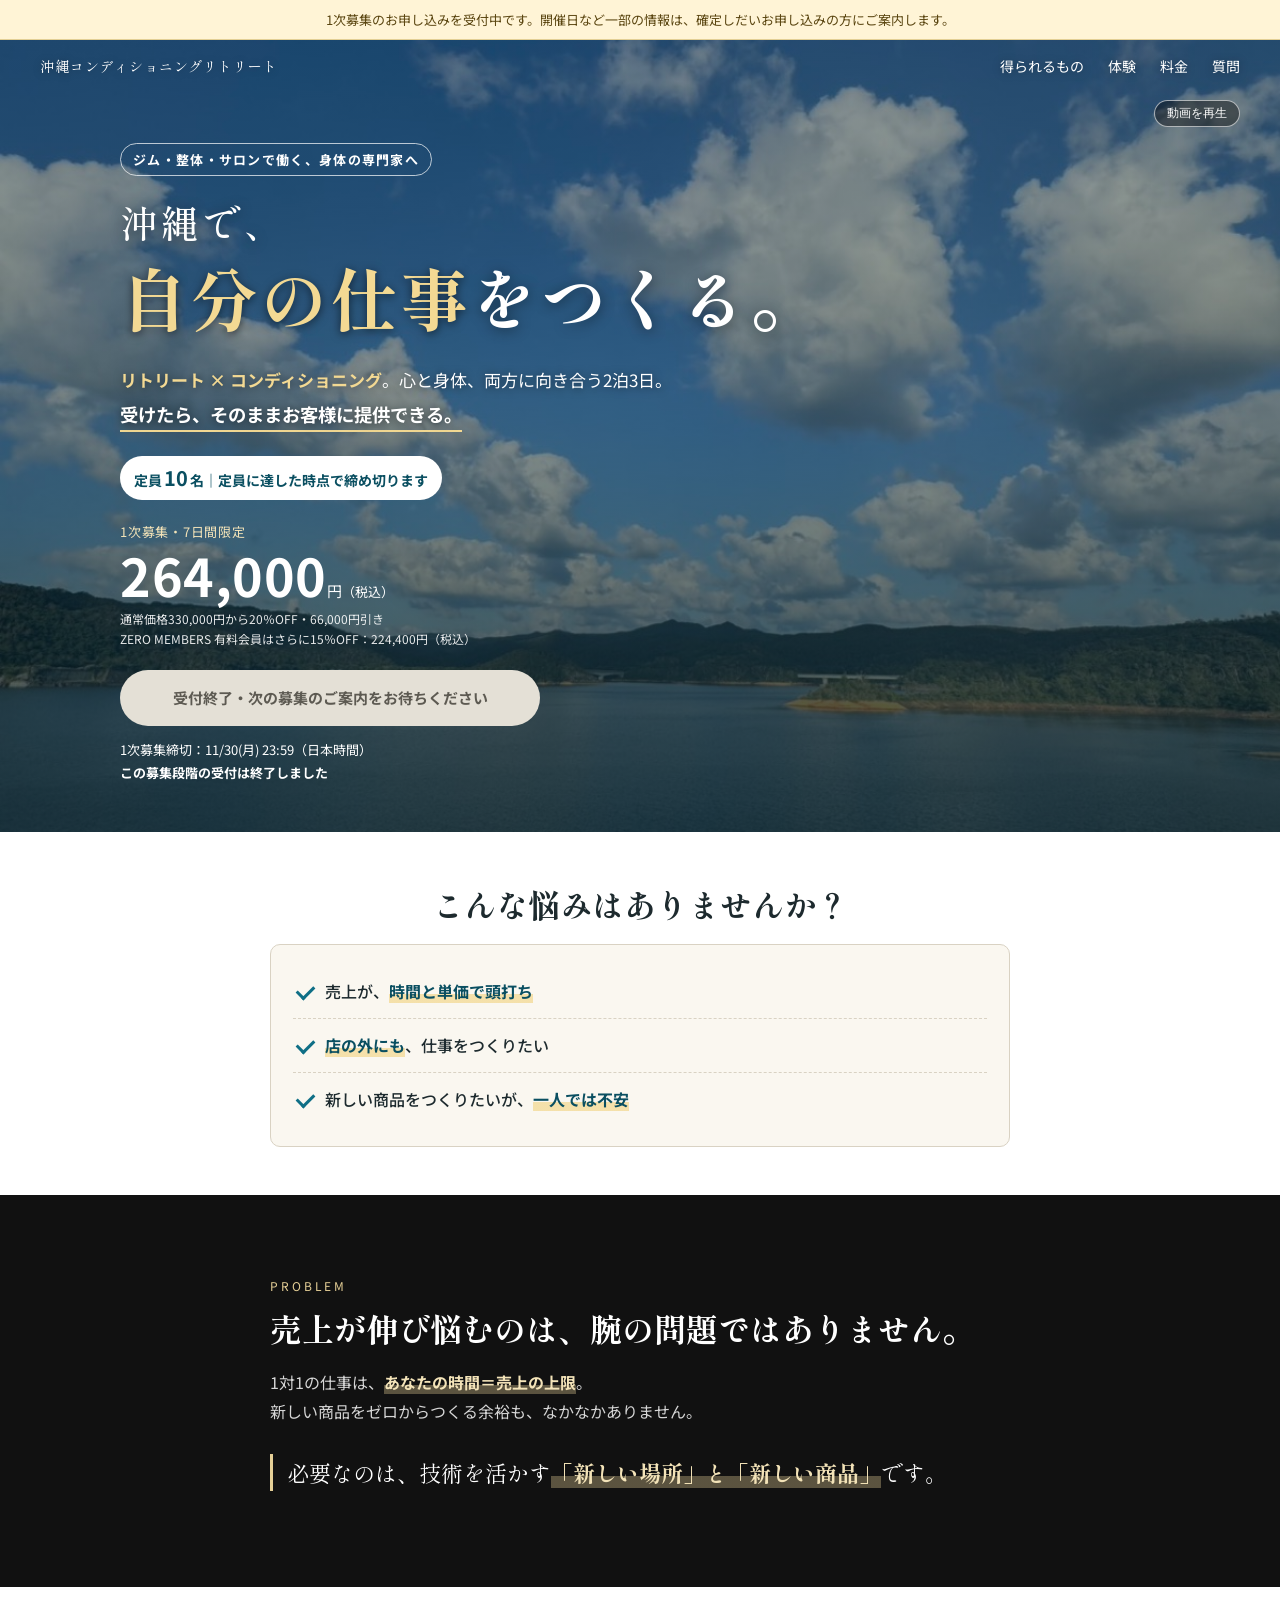
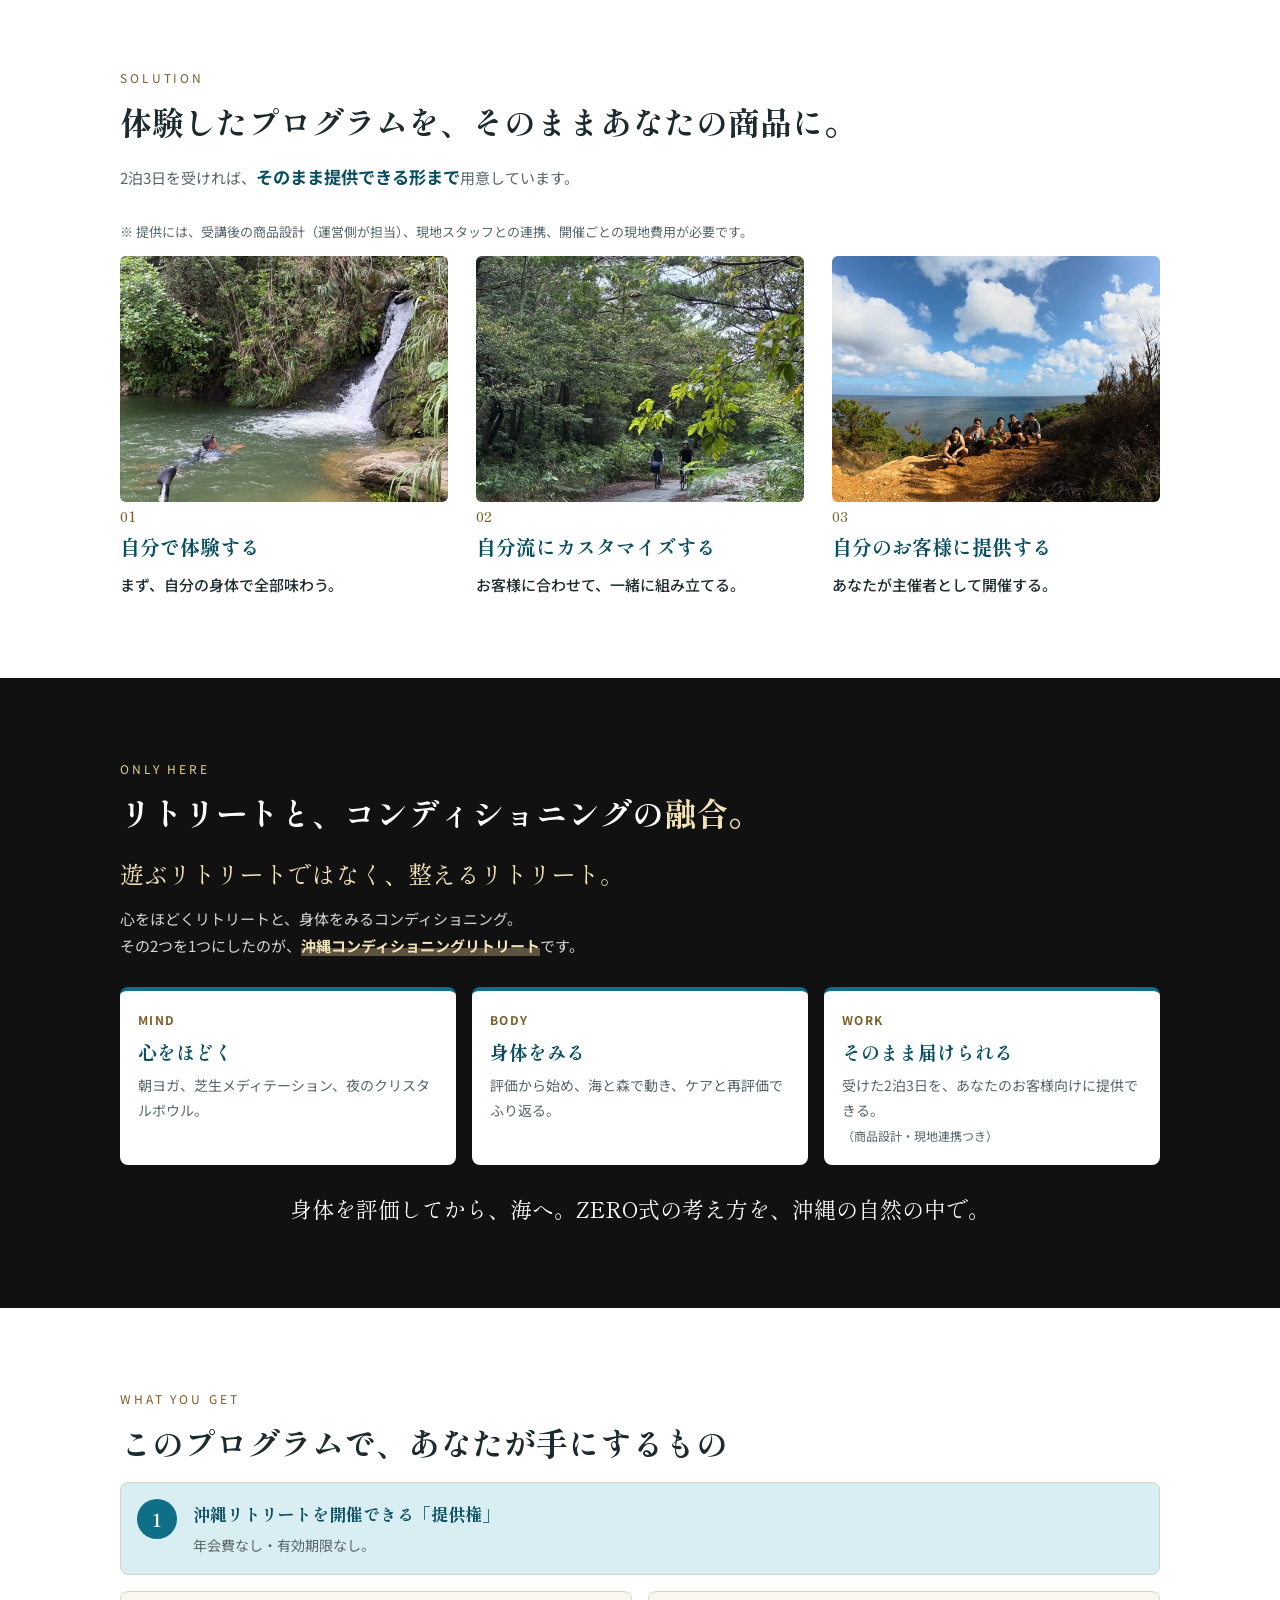
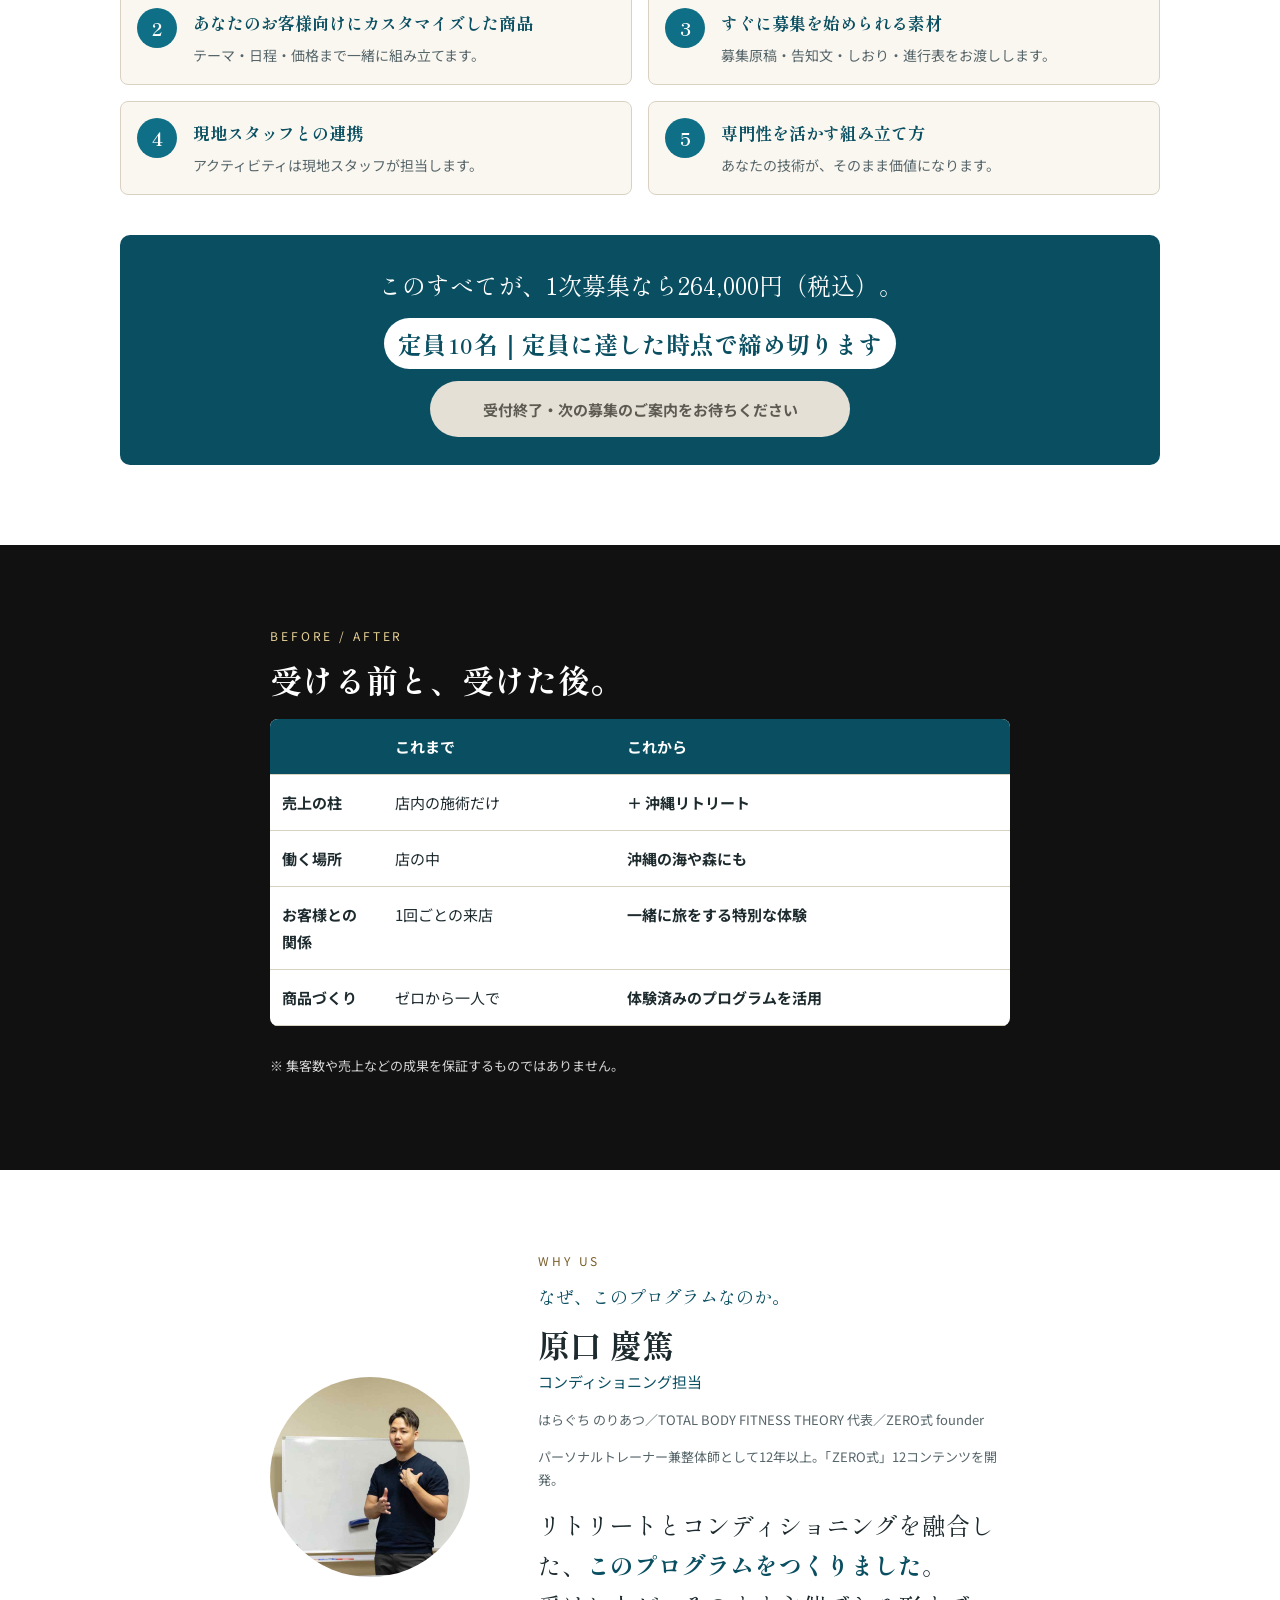
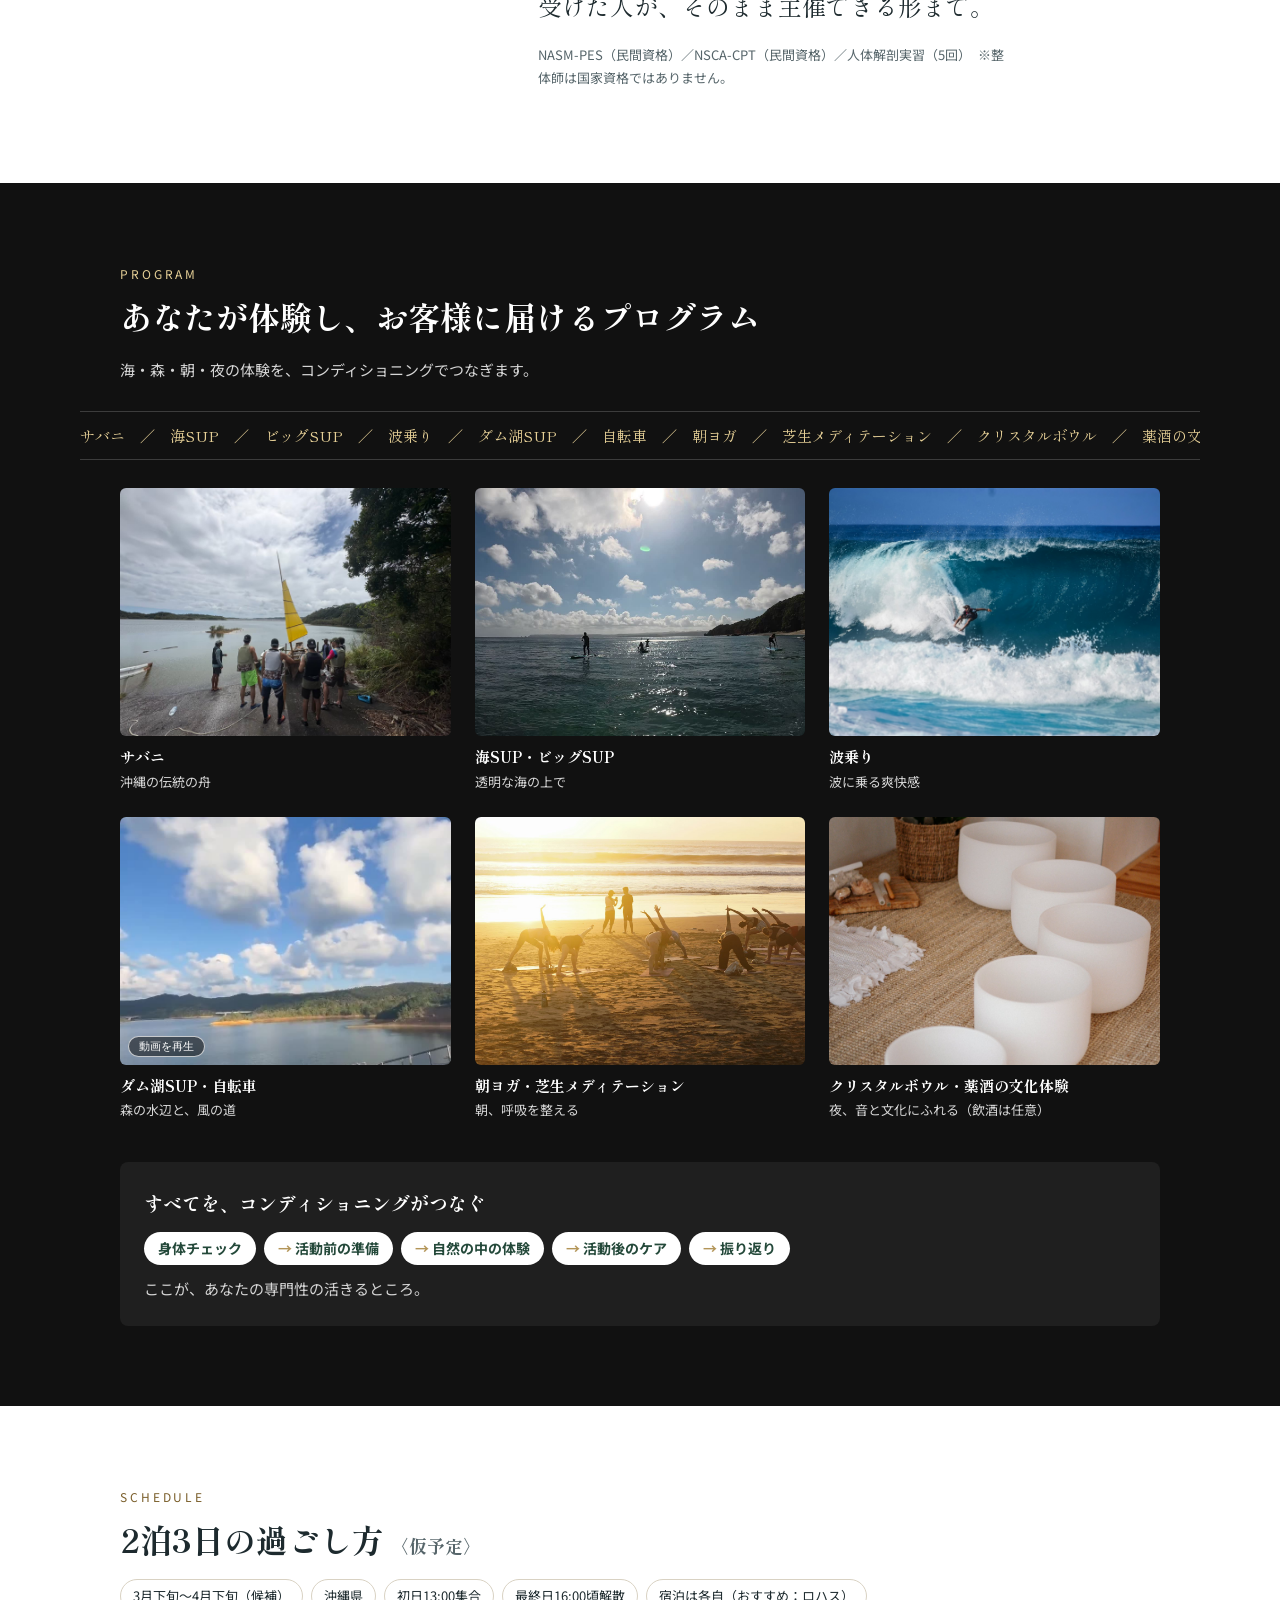
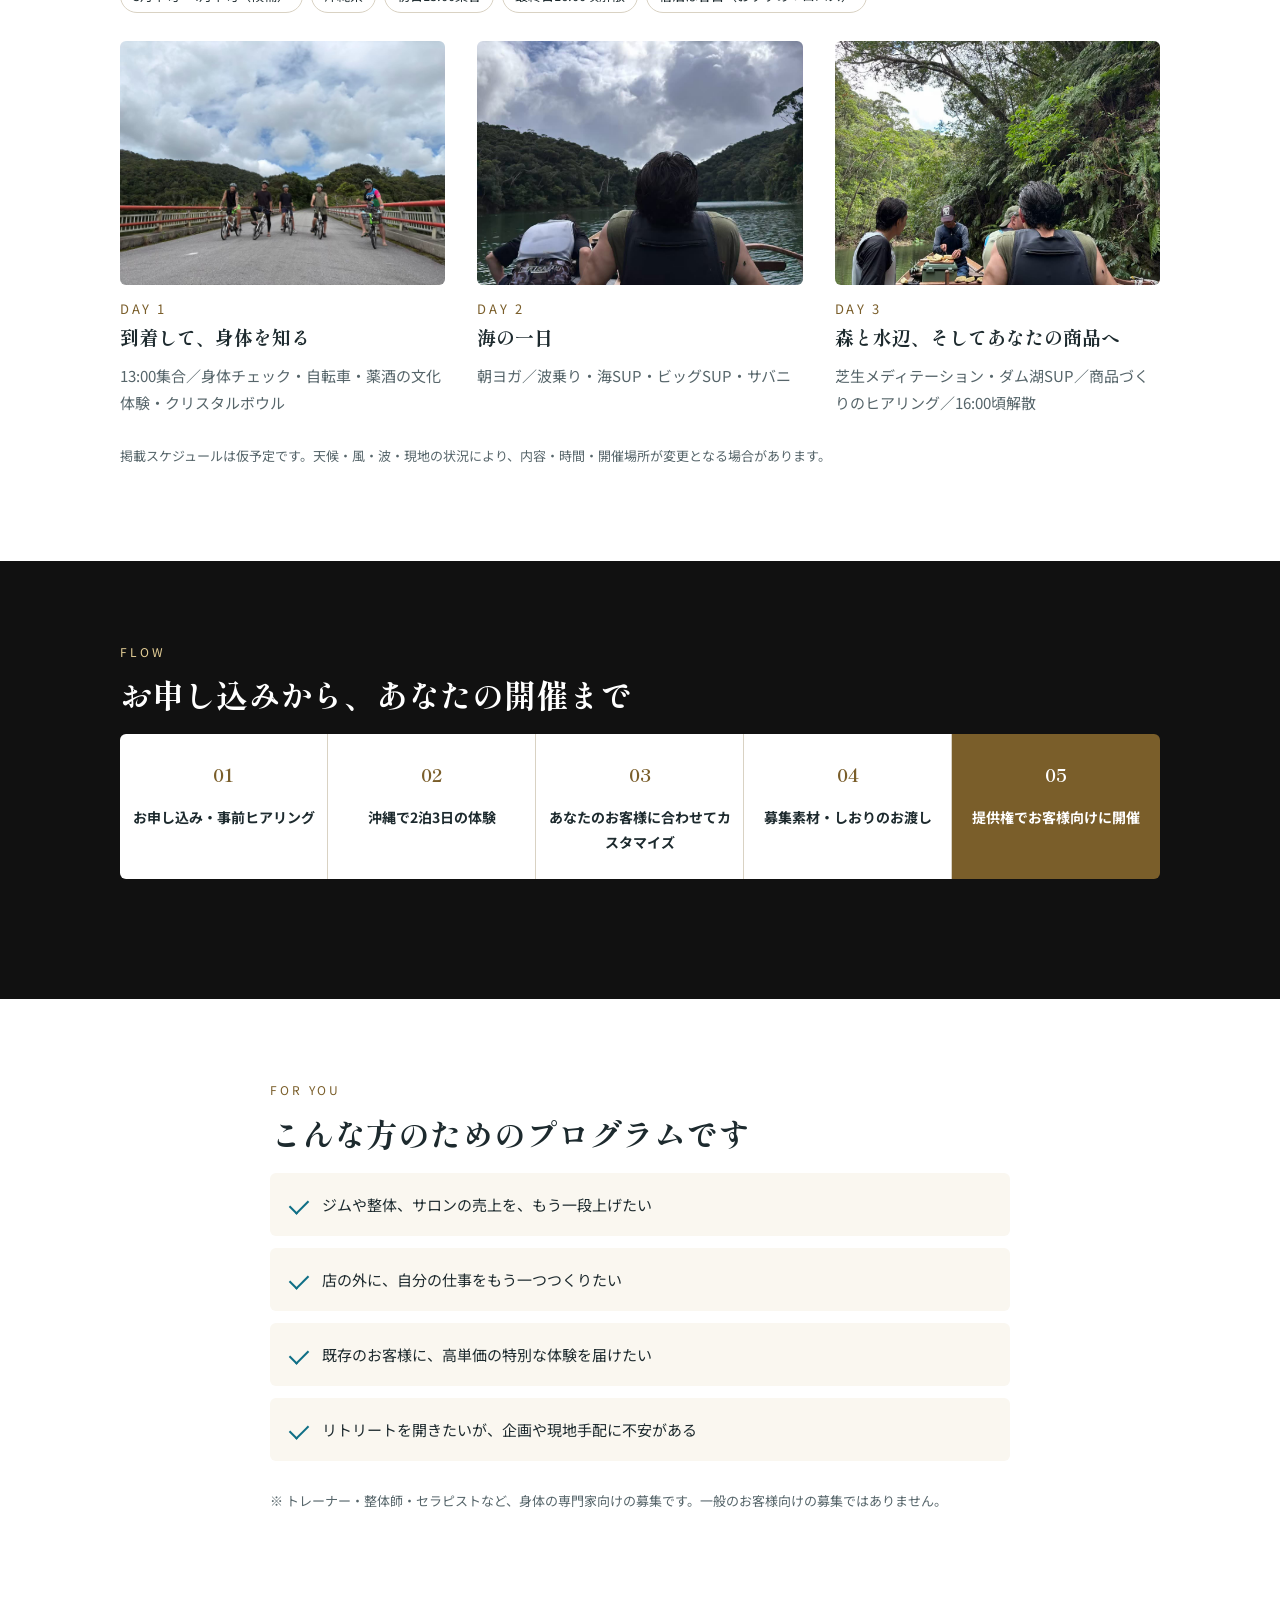
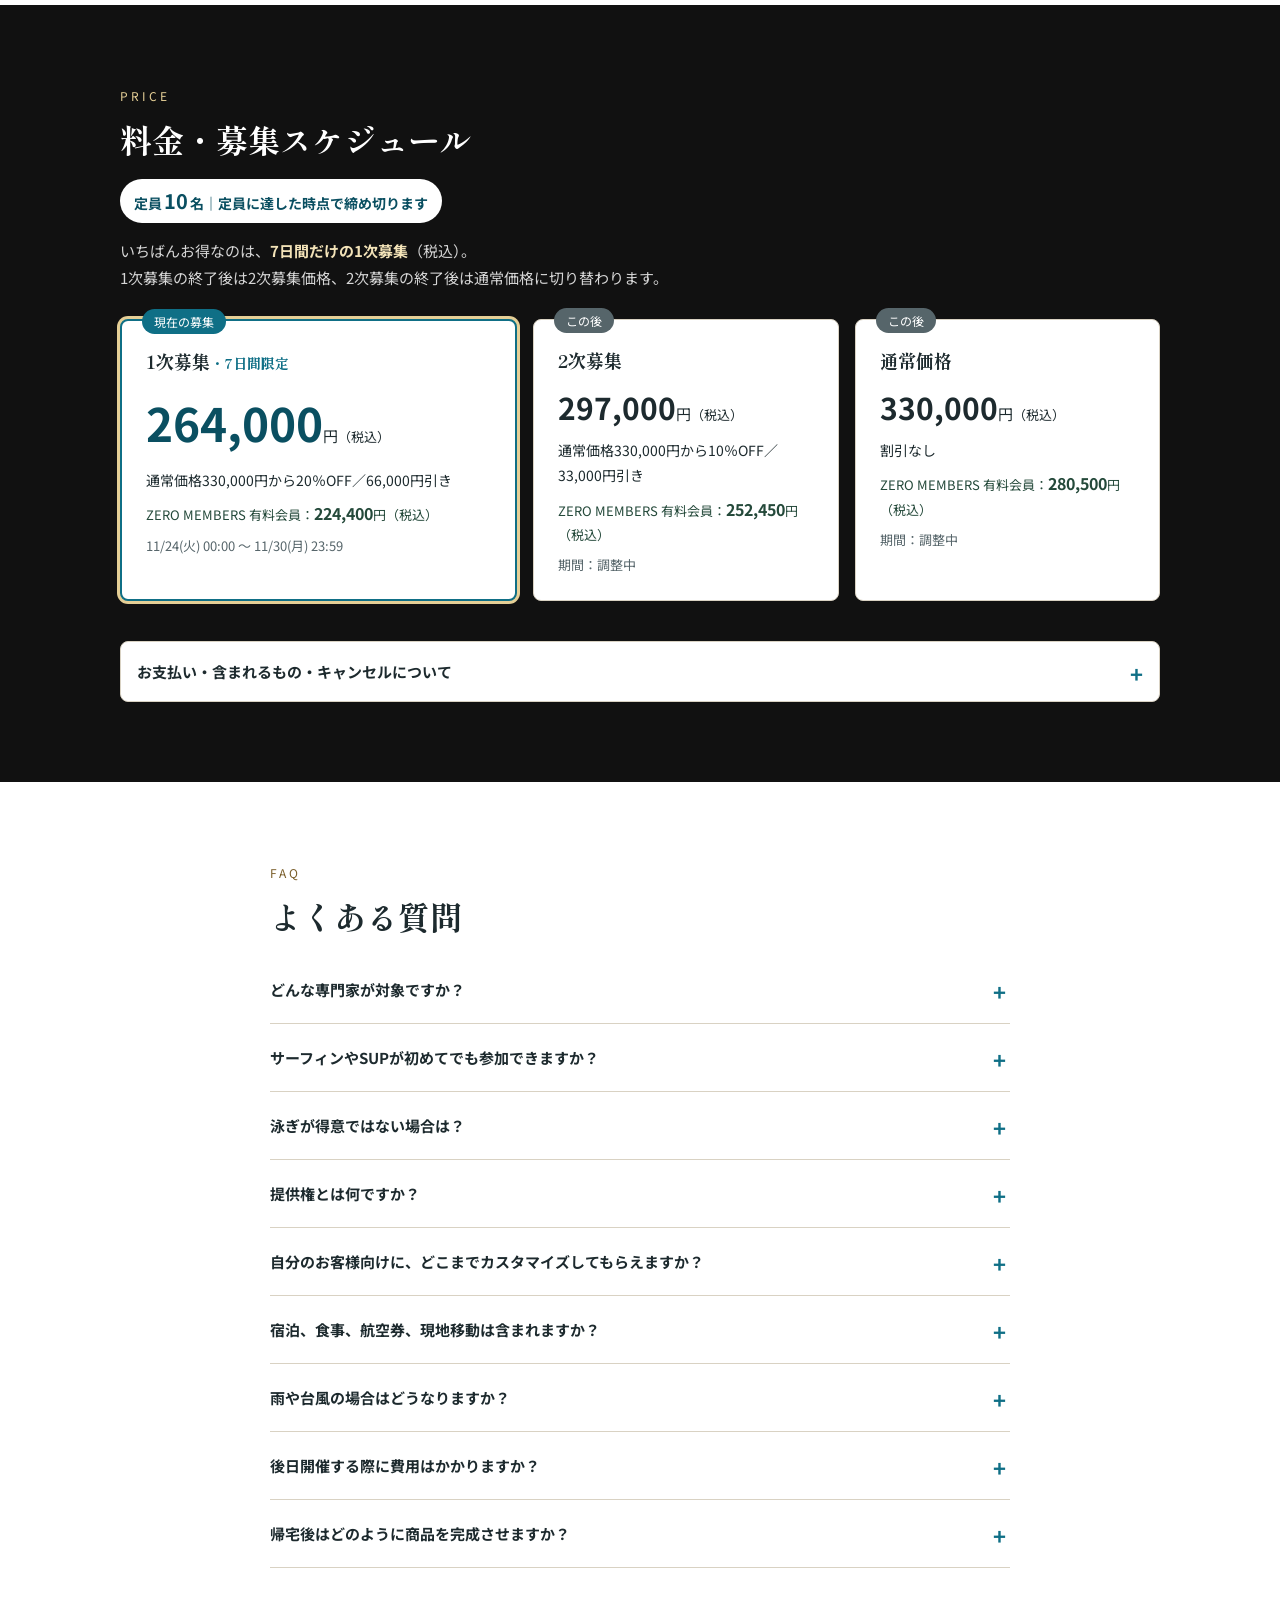
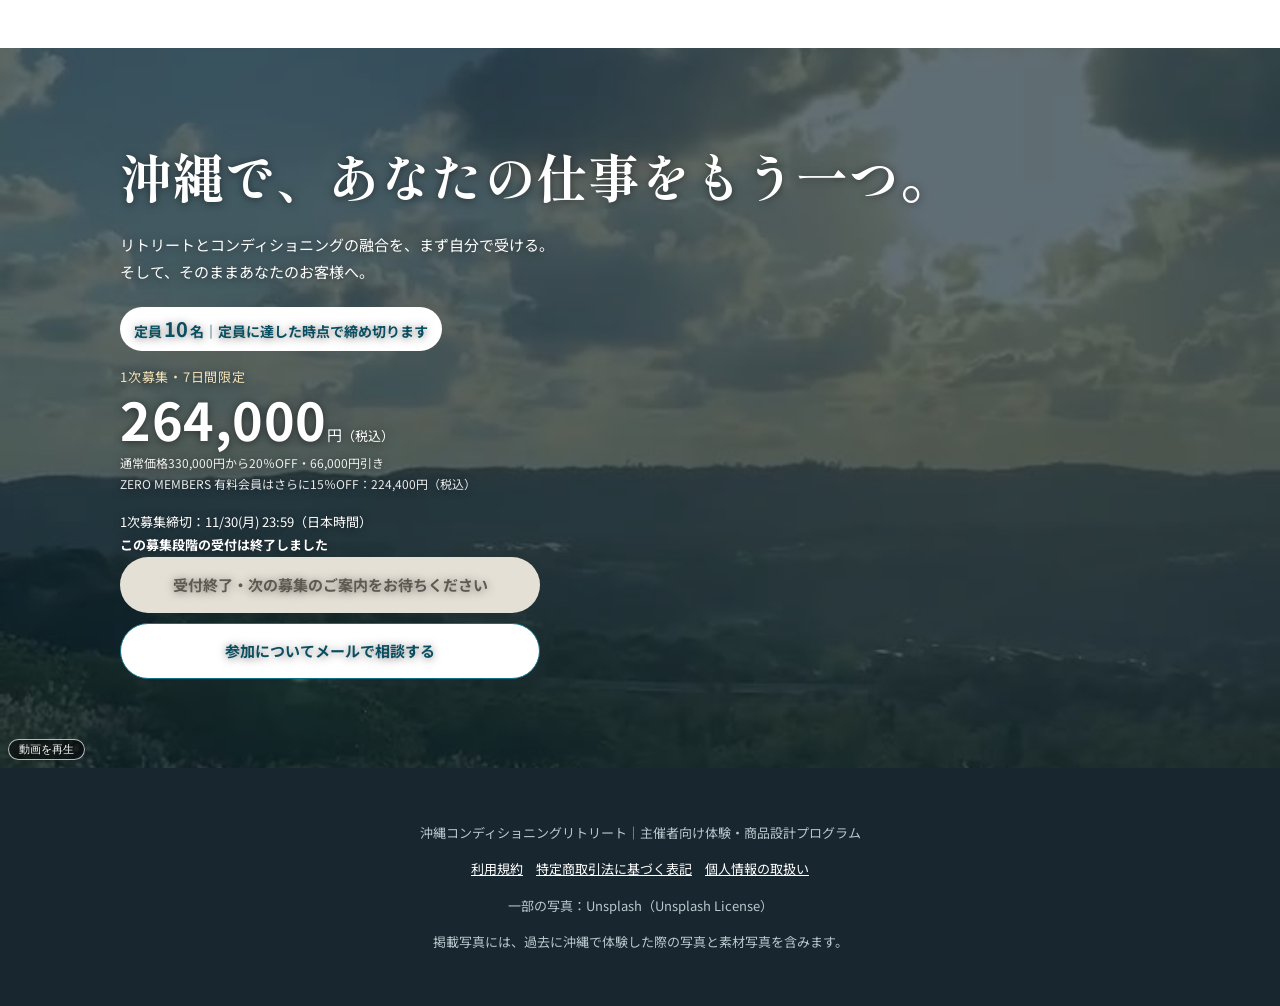
==== index.html @ 2927c6a9 "演出を追加（マーカー・プログレスバー・ホバーで浮く・マーキー） Co-Authored-By: Claude Opus 5.5 <noreply@anthropic.com>" ====
<!doctype html>
<html lang="ja">
<head>
<meta charset="utf-8">
<meta name="viewport" content="width=device-width,initial-scale=1">
<title>沖縄で、自分の仕事をつくる｜沖縄コンディショニングリトリート（トレーナー・整体師・セラピスト向け）</title>
<meta name="description" content="リトリートとコンディショニングを融合した、2泊3日の沖縄コンディショニングリトリート。受けたら、そのまま自分のお客様に提供できる形まで用意した、身体の専門家のためのプログラムです。定員10名。">
<meta name="robots" content="noindex">
<meta property="og:type" content="website">
<meta property="og:title" content="沖縄で、自分の仕事をつくる｜沖縄コンディショニングリトリート（トレーナー・整体師・セラピスト向け）">
<meta property="og:description" content="リトリートとコンディショニングを融合した、2泊3日の沖縄コンディショニングリトリート。受けたら、そのまま自分のお客様に提供できる形まで用意した、身体の専門家のためのプログラムです。定員10名。">


<meta name="twitter:card" content="summary_large_image">
<meta name="theme-color" content="#0f6f86">
<link rel="preconnect" href="https://fonts.googleapis.com"><link rel="preconnect" href="https://fonts.gstatic.com" crossorigin>
<link rel="stylesheet" href="https://fonts.googleapis.com/css2?family=Shippori+Mincho:wght@500;700&family=Noto+Sans+JP:wght@400;500;700&display=swap">
<link rel="stylesheet" href="assets/style.css">
<script>document.documentElement.classList.add('js')</script>
</head>
<body>
<a class="skip" href="#main">本文へ移動</a>
<div class="progress" aria-hidden="true"><span data-progress></span></div>
<div class="draft-bar" role="note">1次募集のお申し込みを受付中です。開催日など一部の情報は、確定しだいお申し込みの方にご案内します。</div>
<header class="site-head"><p class="logo">沖縄コンディショニングリトリート</p><nav aria-label="ページ内"><a href="#gain">得られるもの</a><a href="#program">体験</a><a href="#price">料金</a><a href="#faq">質問</a></nav></header>

<main id="main">
<section class="hero" aria-labelledby="hero-title">
  <div class="hero-media">
    <video class="hero-video" muted loop playsinline autoplay preload="metadata" poster="assets/img/line_79.jpg"><source src="assets/img/hero.mp4" type="video/mp4"></video><button class="video-toggle" type="button">動画を停止</button>
    <figure class="ph hero-img"><img src="assets/img/line_79.jpg" alt="沖縄のダム湖と空" width="1200" height="1600" fetchpriority="high"></figure>
  </div>
  <div class="hero-body">
    <p class="hero-for">ジム・整体・サロンで働く、身体の専門家へ</p>
    <h1 id="hero-title" class="hero-title"><span class="ht-sub">沖縄で、</span><span class="ht-main"><span class="hl">自分の仕事</span>をつくる。</span></h1>
    <p class="hero-lead"><b class="hl2">リトリート × コンディショニング</b>。心と身体、両方に向き合う2泊3日。<br><strong>受けたら、そのままお客様に提供できる。</strong></p>
    <p class="seats">定員<b>10</b>名｜定員に達した時点で締め切ります</p>
    <div class="hero-price">
    <p class="hp-stage">1次募集・7日間限定</p>
    <p class="hp-yen"><b>264,000</b>円<span>（税込）</span></p>
    <p class="hp-off">通常価格330,000円から20％OFF・66,000円引き</p>
    <p class="hp-off">ZERO MEMBERS 有料会員はさらに15％OFF：224,400円（税込）</p>
  </div>
    <div class="cta-row"><a class="btn btn-main " href="https://docs.google.com/forms/d/e/1FAIpQLSc7p62Bwk0a13JVbRW-wJLX-RiBQzRGnYQalchs_M_3qzDAxg/viewform" data-stage-cta data-start="2026-11-24T00:00:00+09:00" target="_blank" rel="noopener">1次募集に申し込む<small>264,000円（税込）</small></a></div>
    <p class="countdown" data-end="2026-11-30T23:59:00+09:00">1次募集締切：11/30(月) 23:59（日本時間）<span data-left></span></p>
  </div>
</section>

<section class="sec pains-sec tone-white" aria-labelledby="pains-title">
  <div class="wrap narrow">
    <h2 id="pains-title" class="reveal">こんな悩みはありませんか？</h2>
    <div class="pains-box reveal">
      <ul>
        <li>売上が、<b class="mark">時間と単価で頭打ち</b></li>
        <li><b class="mark">店の外にも</b>、仕事をつくりたい</li>
        <li>新しい商品をつくりたいが、<b class="mark">一人では不安</b></li>
      </ul>
    </div>
  </div>
</section>

<section class="sec problem tone-black" aria-labelledby="problem-title">
  <div class="wrap narrow">
    <p class="eyebrow reveal">PROBLEM</p>
    <h2 id="problem-title" class="reveal">売上が伸び悩むのは、<br class="sp">腕の問題ではありません。</h2>
    <div class="prose reveal">
      <p>1対1の仕事は、<strong class="mark">あなたの時間＝売上の上限</strong>。<br>新しい商品をゼロからつくる余裕も、なかなかありません。</p>
      <p class="em">必要なのは、技術を活かす<br class="sp"><strong class="mark">「新しい場所」と「新しい商品」</strong>です。</p>
    </div>
  </div>
</section>

<section class="sec concept tone-white" aria-labelledby="concept-title">
  <div class="wrap">
    <p class="eyebrow reveal">SOLUTION</p>
    <h2 id="concept-title" class="reveal">体験したプログラムを、<br class="sp">そのままあなたの商品に。</h2>
    <p class="sec-lead reveal">2泊3日を受ければ、<strong class="mark">そのまま提供できる形まで</strong>用意しています。</p>
    <p class="note reveal">※ 提供には、受講後の商品設計（運営側が担当）、現地スタッフとの連携、開催ごとの現地費用が必要です。</p>
    <ol class="three">
      <li class="reveal" style="--d:0"><figure class="ph "><img src="assets/img/g_waterfall.jpg" alt="滝のある川で過ごす様子" width="1108" height="1478" loading="lazy" decoding="async"></figure><p class="num">01</p><h3>自分で体験する</h3><p>まず、自分の身体で全部味わう。</p></li>
      <li class="reveal" style="--d:1"><figure class="ph "><img src="assets/img/g_forest.jpg" alt="森の中の道" width="1108" height="1478" loading="lazy" decoding="async"></figure><p class="num">02</p><h3>自分流にカスタマイズする</h3><p>お客様に合わせて、一緒に組み立てる。</p></li>
      <li class="reveal" style="--d:2"><figure class="ph "><img src="assets/img/g_cliff.jpg" alt="海を望む高台で過ごす様子" width="1600" height="904" loading="lazy" decoding="async"></figure><p class="num">03</p><h3>自分のお客様に提供する</h3><p>あなたが主催者として開催する。</p></li>
    </ol>
  </div>
</section>

<section class="sec diff tone-black" aria-labelledby="diff-title">
  <div class="wrap">
    <p class="eyebrow reveal">ONLY HERE</p>
    <h2 id="diff-title" class="reveal">リトリートと、<br class="sp">コンディショニングの<span class="hl">融合。</span></h2>
    <p class="diff-sub reveal">遊ぶリトリートではなく、整えるリトリート。</p>
    <p class="sec-lead reveal">心をほどくリトリートと、身体をみるコンディショニング。<br class="pc">その2つを1つにしたのが、<b class="mark">沖縄コンディショニングリトリート</b>です。</p>
    <ol class="diff-cards">
      <li class="reveal" style="--d:0"><p class="dc-n">MIND</p><h3>心をほどく</h3><p>朝ヨガ、芝生メディテーション、夜のクリスタルボウル。</p></li>
      <li class="reveal" style="--d:1"><p class="dc-n">BODY</p><h3>身体をみる</h3><p>評価から始め、海と森で動き、ケアと再評価でふり返る。</p></li>
      <li class="reveal" style="--d:2"><p class="dc-n">WORK</p><h3>そのまま届けられる</h3><p>受けた2泊3日を、あなたのお客様向けに提供できる。<br><small>（商品設計・現地連携つき）</small></p></li>
    </ol>
    <p class="diff-line reveal">身体を評価してから、海へ。<br class="sp">ZERO式の考え方を、沖縄の自然の中で。</p>
  </div>
</section>

<section class="sec gain tone-white" id="gain" aria-labelledby="gain-title">
  <div class="wrap">
    <p class="eyebrow reveal">WHAT YOU GET</p>
    <h2 id="gain-title" class="reveal">このプログラムで、<br class="sp">あなたが手にするもの</h2>
    <ol class="gains">
      <li class="reveal"><span class="g-n">1</span><div><h3>沖縄リトリートを開催できる「提供権」</h3><p>年会費なし・有効期限なし。</p></div></li>
      <li class="reveal"><span class="g-n">2</span><div><h3>あなたのお客様向けにカスタマイズした商品</h3><p>テーマ・日程・価格まで一緒に組み立てます。</p></div></li>
      <li class="reveal"><span class="g-n">3</span><div><h3>すぐに募集を始められる素材</h3><p>募集原稿・告知文・しおり・進行表をお渡しします。</p></div></li>
      <li class="reveal"><span class="g-n">4</span><div><h3>現地スタッフとの連携</h3><p>アクティビティは現地スタッフが担当します。</p></div></li>
      <li class="reveal"><span class="g-n">5</span><div><h3>専門性を活かす組み立て方</h3><p>あなたの技術が、そのまま価値になります。</p></div></li>
    </ol>
      <div class="mid-cta reveal"><p>このすべてが、1次募集なら264,000円（税込）。</p><p class="seats">定員<b>10</b>名｜定員に達した時点で締め切ります</p><div class="cta-row"><a class="btn btn-main " href="https://docs.google.com/forms/d/e/1FAIpQLSc7p62Bwk0a13JVbRW-wJLX-RiBQzRGnYQalchs_M_3qzDAxg/viewform" data-stage-cta data-start="2026-11-24T00:00:00+09:00" target="_blank" rel="noopener">1次募集に申し込む<small>264,000円（税込）</small></a></div></div>
</div>
</section>

<section class="sec change tone-black" aria-labelledby="change-title">
  <div class="wrap narrow">
    <p class="eyebrow reveal">BEFORE / AFTER</p>
    <h2 id="change-title" class="reveal">受ける前と、受けた後。</h2>
    <table class="ba reveal">
      <thead><tr><th scope="col"></th><th scope="col">これまで</th><th scope="col">これから</th></tr></thead>
      <tbody>
        <tr><th scope="row">売上の柱</th><td>店内の施術だけ</td><td>＋ 沖縄リトリート</td></tr>
        <tr><th scope="row">働く場所</th><td>店の中</td><td>沖縄の海や森にも</td></tr>
        <tr><th scope="row">お客様との関係</th><td>1回ごとの来店</td><td>一緒に旅をする特別な体験</td></tr>
        <tr><th scope="row">商品づくり</th><td>ゼロから一人で</td><td>体験済みのプログラムを活用</td></tr>
      </tbody>
    </table>
    <p class="note">※ 集客数や売上などの成果を保証するものではありません。</p>
  </div>
</section>

<section class="sec host tone-white" aria-labelledby="host-title">
  <div class="wrap narrow host-in">
    <img class="host-photo" src="assets/img/host.jpg" alt="セミナーで話す原口 慶篤" width="800" height="1200" loading="lazy" decoding="async">
    <div>
      <p class="eyebrow">WHY US</p>
      <p class="why-lead">なぜ、このプログラムなのか。</p>
      <h2 id="host-title">原口 慶篤</h2>
      <p class="host-role">コンディショニング担当</p>
      <p class="small">はらぐち のりあつ／TOTAL BODY FITNESS THEORY 代表／ZERO式 founder</p>
      <p class="small">パーソナルトレーナー兼整体師として12年以上。「ZERO式」12コンテンツを開発。</p>
      <p class="why-one">リトリートとコンディショニングを融合した、<b>このプログラムをつくりました</b>。<br>受けた人が、そのまま主催できる形まで。</p>
      <p class="small">NASM-PES（民間資格）／NSCA-CPT（民間資格）／人体解剖実習（5回）　※整体師は国家資格ではありません。</p>
    </div>
  </div>
</section>


<section class="sec program tone-black" id="program" aria-labelledby="program-title">
  <div class="wrap">
    <p class="eyebrow reveal">PROGRAM</p>
    <h2 id="program-title" class="reveal">あなたが体験し、<br class="sp">お客様に届けるプログラム</h2>
    <p class="sec-lead reveal">海・森・朝・夜の体験を、コンディショニングでつなぎます。</p>
    <div class="marquee" aria-hidden="true"><div class="mq-track"><span>サバニ　／　海SUP　／　ビッグSUP　／　波乗り　／　ダム湖SUP　／　自転車　／　朝ヨガ　／　芝生メディテーション　／　クリスタルボウル　／　薬酒の文化体験　／　</span><span>サバニ　／　海SUP　／　ビッグSUP　／　波乗り　／　ダム湖SUP　／　自転車　／　朝ヨガ　／　芝生メディテーション　／　クリスタルボウル　／　薬酒の文化体験　／　</span></div></div>
    <ul class="tiles"><li class="tile reveal" style="--d:0"><figure class="ph "><img src="assets/img/g_sabani.jpg" alt="黄色い帆を張ったサバニ" width="1477" height="1108" loading="lazy" decoding="async"></figure><div class="tile-txt"><h3>サバニ</h3><p>沖縄の伝統の舟</p></div></li><li class="tile reveal" style="--d:1"><figure class="ph "><img src="assets/img/g_sup.jpg" alt="海の上でSUPをする様子" width="1600" height="900" loading="lazy" decoding="async"></figure><div class="tile-txt"><h3>海SUP・ビッグSUP</h3><p>透明な海の上で</p></div></li><li class="tile reveal" style="--d:2"><figure class="ph "><img src="assets/img/u_surf.jpg" alt="波に乗るサーファー" width="1600" height="1101" loading="lazy" decoding="async"></figure><div class="tile-txt"><h3>波乗り</h3><p>波に乗る爽快感</p></div></li><li class="tile reveal" style="--d:0"><figure class="ph ph-video " style="aspect-ratio:720/1280"><video muted loop playsinline preload="none" poster="assets/img/v_dam.jpg" data-lazy-video aria-label="ダム湖の景色（音声なしの動画）" width="720" height="1280"><source src="assets/img/v_dam.mp4" type="video/mp4"></video></figure><div class="tile-txt"><h3>ダム湖SUP・自転車</h3><p>森の水辺と、風の道</p></div></li><li class="tile reveal" style="--d:1"><figure class="ph "><img src="assets/img/u_yoga.jpg" alt="夕暮れのビーチでのヨガ" width="1600" height="900" loading="lazy" decoding="async"></figure><div class="tile-txt"><h3>朝ヨガ・芝生メディテーション</h3><p>朝、呼吸を整える</p></div></li><li class="tile reveal" style="--d:2"><figure class="ph "><img src="assets/img/u_bowl.jpg" alt="水晶のボウル型楽器・クリスタルボウル" width="1600" height="2465" loading="lazy" decoding="async"></figure><div class="tile-txt"><h3>クリスタルボウル・薬酒の文化体験</h3><p>夜、音と文化にふれる（飲酒は任意）</p></div></li></ul>
    <div class="cond-line reveal">
      <h3>すべてを、コンディショニングがつなぐ</h3>
      <ol><li>身体チェック</li><li>活動前の準備</li><li>自然の中の体験</li><li>活動後のケア</li><li>振り返り</li></ol>
      <p>ここが、あなたの専門性の活きるところ。</p>
    </div>
  </div>
</section>

<section class="sec schedule tone-white" id="schedule" aria-labelledby="sch-title">
  <div class="wrap">
    <p class="eyebrow reveal">SCHEDULE</p>
    <h2 id="sch-title" class="reveal">2泊3日の過ごし方<small>〈仮予定〉</small></h2>
    <ul class="chips reveal"><li>3月下旬〜4月下旬（候補）</li><li>沖縄県</li><li>初日13:00集合</li><li>最終日16:00頃解散</li><li>宿泊は各自（おすすめ：ロハス）</li></ul>
    <div class="days2"><article class="day reveal"><figure class="ph "><img src="assets/img/g_bridge.jpg" alt="自転車で橋の上を進む様子" width="1477" height="1108" loading="lazy" decoding="async"></figure><p class="day-no">DAY 1</p><h3>到着して、身体を知る</h3><p>13:00集合／身体チェック・自転車・薬酒の文化体験・クリスタルボウル</p></article><article class="day reveal"><figure class="ph "><img src="assets/img/g_sabani2.jpg" alt="サバニに乗って海を進む様子" width="1108" height="1478" loading="lazy" decoding="async"></figure><p class="day-no">DAY 2</p><h3>海の一日</h3><p>朝ヨガ／波乗り・海SUP・ビッグSUP・サバニ</p></article><article class="day reveal"><figure class="ph "><img src="assets/img/g_river.jpg" alt="舟の上から眺める森と川" width="1108" height="1478" loading="lazy" decoding="async"></figure><p class="day-no">DAY 3</p><h3>森と水辺、そしてあなたの商品へ</h3><p>芝生メディテーション・ダム湖SUP／商品づくりのヒアリング／16:00頃解散</p></article></div>
    <p class="note reveal">掲載スケジュールは仮予定です。天候・風・波・現地の状況により、内容・時間・開催場所が変更となる場合があります。</p>
  </div>
</section>

<section class="sec path tone-black" aria-labelledby="path-title">
  <div class="wrap">
    <p class="eyebrow reveal">FLOW</p>
    <h2 id="path-title" class="reveal">お申し込みから、<br class="sp">あなたの開催まで</h2>
    <ol class="steps" data-draw>
      <li><span class="step-n">01</span>お申し込み・事前ヒアリング</li><li><span class="step-n">02</span>沖縄で2泊3日の体験</li><li><span class="step-n">03</span>あなたのお客様に合わせてカスタマイズ</li><li><span class="step-n">04</span>募集素材・しおりのお渡し</li><li><span class="step-n">05</span>提供権でお客様向けに開催</li>
    </ol>
  </div>
</section>

<section class="sec for tone-white" aria-labelledby="for-title">
  <div class="wrap narrow">
    <p class="eyebrow reveal">FOR YOU</p>
    <h2 id="for-title" class="reveal">こんな方のためのプログラムです</h2>
    <ul class="checks">
      <li class="reveal" style="--d:0">ジムや整体、サロンの売上を、もう一段上げたい</li>
      <li class="reveal" style="--d:1">店の外に、自分の仕事をもう一つつくりたい</li>
      <li class="reveal" style="--d:2">既存のお客様に、高単価の特別な体験を届けたい</li>
      <li class="reveal" style="--d:3">リトリートを開きたいが、企画や現地手配に不安がある</li>
    </ul>
    <p class="note">※ トレーナー・整体師・セラピストなど、身体の専門家向けの募集です。一般のお客様向けの募集ではありません。</p>
  </div>
</section>


<section class="sec price tone-black" id="price" aria-labelledby="price-title">
  <div class="wrap">
    <p class="eyebrow reveal">PRICE</p>
    <h2 id="price-title" class="reveal">料金・募集スケジュール</h2>
    <p class="seats">定員<b>10</b>名｜定員に達した時点で締め切ります</p>
    <p class="sec-lead reveal">いちばんお得なのは、<b>7日間だけの1次募集</b>（税込）。<br class="pc">1次募集の終了後は2次募集価格、2次募集の終了後は通常価格に切り替わります。</p>
    <ol class="tiers"><li class="tier is-cur ">
      <span class="tier-state">現在の募集</span>
      <h3 class="tier-name">1次募集<span>・7日間限定</span></h3>
      <p class="tier-price"><b>264,000</b>円<span class="tax">（税込）</span></p>
      <p class="tier-meta">通常価格330,000円から20％OFF／66,000円引き</p>
      <p class="tier-member">ZERO MEMBERS 有料会員：<b>224,400</b>円（税込）</p>
      <p class="tier-period">11/24(火) 00:00 〜 11/30(月) 23:59</p>
    </li><li class="tier  ">
      <span class="tier-state">この後</span>
      <h3 class="tier-name">2次募集</h3>
      <p class="tier-price"><b>297,000</b>円<span class="tax">（税込）</span></p>
      <p class="tier-meta">通常価格330,000円から10％OFF／33,000円引き</p>
      <p class="tier-member">ZERO MEMBERS 有料会員：<b>252,450</b>円（税込）</p>
      <p class="tier-period">期間：調整中</p>
    </li><li class="tier  ">
      <span class="tier-state">この後</span>
      <h3 class="tier-name">通常価格</h3>
      <p class="tier-price"><b>330,000</b>円<span class="tax">（税込）</span></p>
      <p class="tier-meta">割引なし</p>
      <p class="tier-member">ZERO MEMBERS 有料会員：<b>280,500</b>円（税込）</p>
      <p class="tier-period">期間：調整中</p>
    </li></ol>
    <details class="price-info reveal">
      <summary>お支払い・含まれるもの・キャンセルについて</summary>
      <dl>
        <dt>ZERO MEMBERS 有料会員価格</dt><dd>各募集段階の価格から、さらに15％OFF（税込）。お申し込み時に会員であることを確認します。</dd>
        <dt>お支払い方法</dt><dd>クレジットカード、または銀行振込（銀行振込のみ、3回までの分割払いが可能です）</dd>
        <dt>お支払い時期</dt><dd>一括払い：受付完了の連絡から7日以内／分割払い（銀行振込・3回まで）：1回目は受付完了の連絡から7日以内、最終回は開催日の14日前まで。各回の金額と期日は受付完了の連絡でお知らせします。</dd>
        <dt>受講料に含まれるもの</dt><dd>全オプションの体験（2泊3日）、コンディショニング、提供権、個別の商品設計（1商品）と募集素材・しおり等の制作。商品設計と提供権は、どの募集段階でも含まれます。</dd>
        <dt>宿泊・食事・現地移動・航空券</dt><dd>含まれるもの：プログラム内の全体験（アクティビティ）、コンディショニング、提供権、個別の商品設計（1商品）と募集素材・しおり等の制作<br>含まれないもの：航空券・沖縄までの交通費、現地での移動費、宿泊費、食事代、個人的な費用</dd>
        <dt>お客様向けに開催するときの費用</dt><dd>現地のアクティビティ料金・施設利用料などが開催ごとに別途かかります。提供権の年会費はかかりません（有効期限なし）。</dd>
        <dt>定員</dt><dd>10名限定（最少催行人数5名）</dd>
        <dt>開催場所</dt><dd>沖縄県／集合：沖縄県内の「アジト」（詳しい場所は、お申し込み後にご案内します）</dd>
        <dt>宿泊</dt><dd>各自でご手配ください（おすすめの宿泊施設：ロハス）</dd>
        <dt>キャンセル・延期・中止</dt><dd>参加者都合のキャンセル料：開催日の31日前まで10%／30〜15日前30%／14〜8日前50%／7日前〜当日・不参加100%。最少催行人数に満たない場合や台風等による中止は全額返金（詳しくは<a href="legal/#cancel">キャンセルポリシー</a>）</dd>
      </dl>
    </details>
  </div>
</section>

<section class="sec faq tone-white" id="faq" aria-labelledby="faq-title">
  <div class="wrap narrow">
    <p class="eyebrow reveal">FAQ</p>
    <h2 id="faq-title" class="reveal">よくある質問</h2>
    <details class="qa"><summary>どんな専門家が対象ですか？</summary><p>パーソナルトレーナー、整体師、セラピスト、ジム・サロン運営者など、ご自身のお客様にリトリートを提供したい身体の専門家の方が対象です。一般のお客様向けの募集ではありません。</p></details><details class="qa"><summary>サーフィンやSUPが初めてでも参加できますか？</summary><p>各体験は現地の専門スタッフのもとで行う短時間の導入体験として計画しています。初めての方の受け入れ条件は現地事業者に確認のうえ、募集時にご案内します。ご不安な点は事前にご相談ください。</p></details><details class="qa"><summary>泳ぎが得意ではない場合は？</summary><p>水上の体験は、安全装備の着用や現地スタッフの判断のもとで行う予定です。受け入れ条件は現地事業者に確認中のため、お申し込み前にご相談ください。体調や状況によって、見学や別の過ごし方を選ぶこともできるよう調整します。</p></details><details class="qa"><summary>提供権とは何ですか？</summary><p>指定のプログラム・教材・現地連携の仕組みを使って、ご自身のお客様向けにリトリートを開催・提供できる権利です。各アクティビティを単独で指導できる資格や、施設を自由に使える権利ではありません。開催は、現地の専門スタッフと連携し、施設・事業者の空き状況や条件に合わせて調整します。年会費はなし、有効期限なしです。お客様向けに開催するときの現地費用は、開催ごとに別途かかります。名称の使用範囲など細かな条件は、お申し込み前にご案内します。</p></details><details class="qa"><summary>自分のお客様向けに、どこまでカスタマイズしてもらえますか？</summary><p>参加者ごとに、まず1つの商品を一緒に組み立てます。対象のお客様の整理、テーマ、体験の組み合わせ、日程・定員、原価と販売価格、募集ページ原稿、SNS・LINEの告知文、申込案内、参加者用しおり、当日の進行表、雨天時の変更案が対象です。Webサイトの制作、予約・決済システムの実装、広告運用、集客代行、現地同行は含まれません。納期・修正回数・サポート期間は確定次第ご案内します。</p></details><details class="qa"><summary>宿泊、食事、航空券、現地移動は含まれますか？</summary><p>含まれるもの：プログラム内の全体験（アクティビティ）、コンディショニング、提供権、個別の商品設計（1商品）と募集素材・しおり等の制作／含まれないもの：航空券・沖縄までの交通費、現地での移動費、宿泊費、食事代、個人的な費用</p></details><details class="qa"><summary>雨や台風の場合はどうなりますか？</summary><p>掲載スケジュールは仮予定です。天候・風・波・現地の状況により、内容・時間・開催場所が変更となる場合があります。台風などで移動や滞在に支障がある場合は、延期・中止を判断します。当日の天候などで一部の体験が実施できない場合は、ダム湖・陸上・室内などのプログラムに切り替え、個別の返金は行いません。台風などによる中止の場合は参加費を全額返金します（航空券・宿泊費などは補償しません）。詳しくはキャンセルポリシーをご確認ください。</p></details><details class="qa"><summary>後日開催する際に費用はかかりますか？</summary><p>お客様向けに開催する際の費用（現地のアクティビティ料金・施設利用料など）は、受講料とは別に開催ごとにかかります。提供権の年会費はかかりません。</p></details><details class="qa"><summary>帰宅後はどのように商品を完成させますか？</summary><p>現地で商品設計のヒアリングを行い、帰宅後に運営側が設計・制作して納品します。納品物をもとに、ご自身のお客様への募集・開催を進めていただきます。</p></details>
  </div>
</section>

<section class="final" aria-labelledby="final-title">
  <figure class="ph ph-video final-img" style="aspect-ratio:720/1280"><video muted loop playsinline preload="none" poster="assets/img/v_sunset.jpg" data-lazy-video aria-label="沖縄の夕日（音声なしの動画）" width="720" height="1280"><source src="assets/img/v_sunset.mp4" type="video/mp4"></video></figure>
  <div class="final-body">
    <h2 id="final-title" class="reveal">沖縄で、<br class="sp">あなたの仕事をもう一つ。</h2>
    <p class="final-lead reveal">リトリートとコンディショニングの融合を、まず自分で受ける。<br class="pc">そして、そのままあなたのお客様へ。</p>
    <p class="seats">定員<b>10</b>名｜定員に達した時点で締め切ります</p>
    <div class="hero-price">
    <p class="hp-stage">1次募集・7日間限定</p>
    <p class="hp-yen"><b>264,000</b>円<span>（税込）</span></p>
    <p class="hp-off">通常価格330,000円から20％OFF・66,000円引き</p>
    <p class="hp-off">ZERO MEMBERS 有料会員はさらに15％OFF：224,400円（税込）</p>
  </div>
    <p class="countdown" data-end="2026-11-30T23:59:00+09:00">1次募集締切：11/30(月) 23:59（日本時間）<span data-left></span></p>
    <div class="cta-row"><a class="btn btn-main " href="https://docs.google.com/forms/d/e/1FAIpQLSc7p62Bwk0a13JVbRW-wJLX-RiBQzRGnYQalchs_M_3qzDAxg/viewform" data-stage-cta data-start="2026-11-24T00:00:00+09:00" target="_blank" rel="noopener">1次募集に申し込む<small>264,000円（税込）</small></a><a class="btn btn-sub" href="mailto:noriatsu3377@gmail.com">参加についてメールで相談する</a></div>
  </div>
</section>
</main>

<footer class="site-foot">
  <p>沖縄コンディショニングリトリート｜主催者向け体験・商品設計プログラム</p>
  <p class="foot-links"><a href="legal/#terms">利用規約</a>　<a href="legal/#tokusho">特定商取引法に基づく表記</a>　<a href="legal/#privacy">個人情報の取扱い</a></p>
  <p class="small">一部の写真：Unsplash（Unsplash License）</p>
  <p class="small">掲載写真には、過去に沖縄で体験した際の写真と素材写真を含みます。</p>
</footer>

<div class="dock" data-dock inert><a class="btn btn-main btn-dock" href="https://docs.google.com/forms/d/e/1FAIpQLSc7p62Bwk0a13JVbRW-wJLX-RiBQzRGnYQalchs_M_3qzDAxg/viewform" data-stage-cta data-start="2026-11-24T00:00:00+09:00" target="_blank" rel="noopener">1次募集に申し込む<small>264,000円（税込）</small></a></div>
<script src="assets/main.js" defer></script>
</body>
</html>
---- assets/style.css ----
:root{
  --sea:#0f6f86; --sea-d:#0a4f61; --sea-l:#d8eef2; --forest:#24493a; --forest-l:#e3ece6;
  --sand:#faf7f0; --kinari:#f2ebdd; --gold:#b39558; --ink:#1d2a2e; --mute:#56656a; --line:#d9d2c3;
  --night:#17262f;
  --min:"Shippori Mincho","Hiragino Mincho ProN","Yu Mincho",serif;
  --sans:"Noto Sans JP","Hiragino Kaku Gothic ProN","Yu Gothic",sans-serif;
  --gut:16px;
}
*{box-sizing:border-box}
html{scroll-behavior:smooth;-webkit-text-size-adjust:100%}
body{margin:0;background:var(--sand);color:var(--ink);font-family:var(--sans);font-size:16px;line-height:1.85;overflow-x:hidden;padding-bottom:84px}
img{max-width:100%;display:block}
a{color:var(--sea-d)}
:focus-visible{outline:3px solid var(--gold);outline-offset:3px}
.skip{position:absolute;left:-9999px}.skip:focus{left:8px;top:8px;z-index:99;background:#fff;padding:8px 12px}
.sp{display:inline}.pc{display:none}
@media(min-width:768px){.sp{display:none}.pc{display:inline}body{padding-bottom:0}:root{--gut:40px}}
.wrap{max-width:1120px;margin:0 auto;padding:0 var(--gut)}.narrow{max-width:820px}
.tbd{display:inline-block;background:#fff4d6;color:#6b5314;border:1px dashed #c9a74e;border-radius:4px;padding:0 6px;font-size:.88em}
.draft-bar{background:#fff4d6;color:#5a4510;font-size:13px;padding:8px var(--gut);text-align:center;border-bottom:1px solid #e3cf95}
.small{font-size:13px;color:var(--mute)}
.note{font-size:13px;color:var(--mute);margin-top:28px}

/* header */
.site-head{position:absolute;z-index:5;left:0;right:0;display:flex;justify-content:space-between;align-items:center;padding:14px var(--gut);color:#fff}
.logo{margin:0;font-family:var(--min);font-size:14px;letter-spacing:.06em;text-shadow:0 1px 8px rgba(0,0,0,.35)}
.site-head nav{display:none}
@media(min-width:768px){.site-head nav{display:flex;gap:24px}.site-head nav a{color:#fff;text-decoration:none;font-size:14px;text-shadow:0 1px 8px rgba(0,0,0,.35)}}

/* photo */
.ph{position:relative;margin:0;overflow:hidden;border-radius:6px;background:var(--sea-l)}
.ph img{width:100%;height:100%;object-fit:cover;transition:transform .6s ease}
@media(hover:hover){.ph:hover img{transform:scale(1.03)}}
.ph-empty{display:grid;place-items:center;background:linear-gradient(160deg,#cfe7ec,#e9f2ee 60%,#f2ebdd);color:var(--sea-d)}
.act-night .ph-empty{background:linear-gradient(160deg,#2a3d48,#1c2b33);color:#c9d6da}
.ph-note{font-size:12px;text-align:center;line-height:1.6;opacity:.8}
.img-tag{position:absolute;right:8px;bottom:8px;font-size:11px;background:rgba(255,255,255,.85);color:var(--ink);padding:1px 8px;border-radius:999px}

/* hero */
.hero{position:relative;min-height:100svh;display:flex;align-items:flex-end;color:#fff;overflow:hidden;background:var(--sea-d)}
.hero-media,.hero-media .ph,.hero-video{position:absolute;inset:0;width:100%;height:100%;border-radius:0}
.hero-media .ph{aspect-ratio:auto!important}
.hero-media .ph-empty{background:linear-gradient(180deg,#7cc4d2 0%,#2d93a8 45%,#0f6f86 75%,#0a4f61 100%);color:#fff}
.hero-media .ph-note{position:absolute;top:14%;left:0;right:0}
.hero-media img,.hero-media .ph-empty{animation:zoom 22s ease-out both}
@keyframes zoom{from{transform:scale(1.08)}to{transform:scale(1)}}
.hero-video{object-fit:cover}
.hero::after{content:"";position:absolute;inset:0;background:linear-gradient(180deg,rgba(6,30,38,.1) 30%,rgba(6,30,38,.62) 100%);pointer-events:none}
.hero-media .img-tag{z-index:3;top:auto;bottom:12px;right:12px}
.video-toggle{position:absolute;z-index:4;right:var(--gut);top:56px;background:rgba(0,0,0,.4);color:#fff;border:1px solid rgba(255,255,255,.6);border-radius:999px;padding:4px 12px;font-size:12px}
.hero-body{position:relative;z-index:2;padding:72px var(--gut) 44px;max-width:1120px;margin:0 auto;width:100%}
.hero-for{font-size:13px;letter-spacing:.08em;margin:0 0 12px}
.hero-title{font-family:var(--min);font-weight:700;font-size:clamp(30px,8.4vw,64px);line-height:1.45;margin:0 0 16px;letter-spacing:.03em;text-shadow:0 2px 18px rgba(0,0,0,.25);animation:fade .8s ease-out both}
.hero-lead{font-size:15px;margin:0 0 16px;animation:fade .8s .15s ease-out both}
@media(min-width:768px){.hero-lead{font-size:18px}}
@keyframes fade{from{opacity:0;transform:translateY(16px)}to{opacity:1;transform:none}}
.hero-tags{display:flex;flex-wrap:wrap;gap:6px;list-style:none;padding:0;margin:0 0 18px}
.hero-tags li{border:1px solid rgba(255,255,255,.7);border-radius:999px;padding:0 12px;font-size:13px}
.hero-price{margin:0 0 16px}
.hp-stage{margin:0;font-size:14px;color:#f3e3b8}
.hp-yen{margin:0;font-size:15px;white-space:nowrap}.hp-yen b{font-size:clamp(34px,9vw,52px);font-weight:700;letter-spacing:.01em}.hp-yen span{font-size:13px}
.hp-off{margin:0;font-size:13px}
.countdown{font-size:13px;margin:12px 0 0}.countdown [data-left]{display:block;font-weight:700}

/* buttons */
.cta-row{display:flex;flex-direction:column;gap:10px;align-items:stretch;max-width:420px}
.btn{display:flex;flex-direction:column;align-items:center;justify-content:center;min-height:56px;padding:10px 24px;border-radius:999px;font-weight:700;text-decoration:none;text-align:center;transition:transform .2s,background-color .2s,box-shadow .2s}
.btn small{font-size:12px;font-weight:500}
.btn-main{background:#7a5e2a;color:#fff}
.btn-main:hover{background:#654c20;transform:translateY(-2px);box-shadow:0 6px 18px rgba(0,0,0,.15)}
.btn-sub{background:#fff;color:var(--sea-d);border:1px solid var(--sea)}
.btn-sub:hover{transform:translateY(-2px)}
.btn-off{background:#e4e0d6;color:#5d5a52;cursor:not-allowed;border:none}
.btn-off:hover{transform:none;box-shadow:none}

/* sections */
.sec{padding:80px 0}
@media(min-width:768px){.sec{padding:120px 0}}
.eyebrow{font-size:12px;letter-spacing:.24em;color:var(--gold);margin:0 0 8px}
h2{font-family:var(--min);font-size:clamp(24px,6.4vw,40px);line-height:1.5;margin:0 0 20px;font-weight:700}
h2 small{font-size:.55em;margin-left:.4em;color:var(--mute)}
h3{font-family:var(--min);font-weight:700}
.sec-lead{color:var(--mute);margin:0 0 40px}

.three{list-style:none;padding:0;margin:0;display:grid;gap:40px}
@media(min-width:768px){.three{grid-template-columns:repeat(3,1fr);gap:32px}.three li:nth-child(2){margin-top:48px}}
.three .ph{aspect-ratio:4/3}
.num{font-family:var(--min);color:var(--gold);margin:16px 0 0;font-size:20px}
.three h3{margin:0 0 6px;font-size:22px}
.three p{margin:0}

.for{background:var(--kinari)}
.checks{list-style:none;padding:0;margin:0;display:grid;gap:12px}
.checks li{background:#fff;padding:18px 20px 18px 52px;border-radius:6px;position:relative}
.checks li::before{content:"";position:absolute;left:20px;top:26px;width:16px;height:9px;border-left:2px solid var(--sea);border-bottom:2px solid var(--sea);transform:rotate(-45deg)}

/* program */
.act{margin-top:72px}
.act-head{margin-bottom:24px}
.act-en{font-size:12px;letter-spacing:.2em;color:var(--sea);margin:0}
.act-head h3{font-size:30px;margin:0}.act-head p{margin:0;color:var(--mute)}
.act-grid{list-style:none;padding:0;margin:0;display:grid;gap:28px}
.act-item h4{font-family:var(--min);font-size:20px;margin:12px 0 4px}.act-item p{margin:0;font-size:15px;color:var(--mute)}
.act-item .ph{aspect-ratio:4/3}
@media(min-width:768px){
  .act-grid{grid-template-columns:repeat(6,1fr);gap:32px}
  .act-grid.n4 li:nth-child(1){grid-column:span 4;grid-row:span 2}.act-grid.n4 li:nth-child(1) .ph{aspect-ratio:4/5}
  .act-grid.n4 li:nth-child(2),.act-grid.n4 li:nth-child(3){grid-column:span 2}
  .act-grid.n4 li:nth-child(4){grid-column:2/span 4}.act-grid.n4 li:nth-child(4) .ph{aspect-ratio:16/9}
  .act-grid.n2 li:nth-child(1){grid-column:span 4}.act-grid.n2 li:nth-child(2){grid-column:span 2;margin-top:80px}
  .act-forest .act-grid.n2 li:nth-child(1) .ph{aspect-ratio:16/10}
}
.act-forest{background:var(--forest-l);margin-left:calc(var(--gut)*-1);margin-right:calc(var(--gut)*-1);padding:48px var(--gut);border-radius:8px}
.act-forest .act-en{color:var(--forest)}
.act-night{background:var(--night);color:#e7eef0;margin-left:calc(var(--gut)*-1);margin-right:calc(var(--gut)*-1);padding:48px var(--gut);border-radius:8px}
.act-night .act-head p,.act-night .act-item p{color:#b9c8cd}.act-night .act-en{color:var(--gold)}

/* conditioning */
.cond{background:#fff}
.cond-grid{display:grid;gap:40px}
.cond-img .ph{aspect-ratio:4/5}
@media(min-width:900px){.cond-grid{grid-template-columns:5fr 6fr;gap:64px;align-items:start}}
.flow-line{list-style:none;margin:0 0 32px;padding:0 0 0 28px;position:relative;counter-reset:f}
.flow-line::before{content:"";position:absolute;left:8px;top:8px;bottom:8px;width:2px;background:var(--sea);transform-origin:top;transform:scaleY(var(--draw,1));transition:transform 1.2s ease}
.flow-line li{position:relative;padding:8px 0 16px}
.flow-line li::before{content:"";position:absolute;left:-26px;top:16px;width:14px;height:14px;border-radius:50%;background:#fff;border:2px solid var(--sea)}
.flow-line b{display:block;font-family:var(--min);font-size:19px}.flow-line span{color:var(--mute);font-size:15px}
.pro-box{background:var(--sea-l);padding:24px;border-radius:6px}.pro-box h3{margin:0 0 8px;font-size:19px}.pro-box ul{margin:0;padding-left:1.2em}

/* schedule */
.days{display:grid;gap:32px}
.day-nav{display:none}
.day .ph{aspect-ratio:16/10;margin-bottom:16px}
.day-no{font-size:13px;letter-spacing:.2em;color:var(--gold);margin:0}.day h3{font-size:24px;margin:0 0 8px}
.day ul{margin:0;padding-left:1.2em}
@media(min-width:900px){
  .days{grid-template-columns:240px 1fr;gap:56px}
  .day-nav{display:block}.day-nav ol{position:sticky;top:40px;list-style:none;padding:0;margin:0}
  .day-nav a{display:block;padding:14px 0 14px 16px;border-left:2px solid var(--line);text-decoration:none;color:var(--mute);font-family:var(--min);font-size:20px;transition:color .3s,border-color .3s}
  .day-nav a span{display:block;font-family:var(--sans);font-size:13px}
  .day-nav a.is-on{color:var(--sea-d);border-color:var(--sea)}
  .day-list{display:grid;gap:72px}
}

/* path */
.path{background:var(--kinari)}
.steps{list-style:none;padding:0;margin:0 0 40px;display:grid;gap:12px;position:relative}
.steps li{background:#fff;border-radius:6px;padding:16px 20px;font-weight:700;display:flex;gap:14px;align-items:center;opacity:var(--o,1);transform:translateY(var(--y,0));transition:opacity .5s,transform .5s}
.step-n{font-family:var(--min);color:var(--gold);font-size:18px}
@media(min-width:900px){.steps{grid-template-columns:repeat(6,1fr);gap:0}.steps li{flex-direction:column;text-align:center;border-radius:0;padding:24px 10px;font-size:14px;border-right:1px solid var(--line)}.steps li:first-child{border-radius:6px 0 0 6px}.steps li:last-child{border-radius:0 6px 6px 0;border-right:0;background:var(--sea);color:#fff}.steps li:last-child .step-n{color:#f3e3b8}}
.right-box{background:#fff;border-left:3px solid var(--sea);padding:24px;border-radius:0 6px 6px 0}.right-box h3{margin:0 0 8px}.right-box p{margin:0 0 8px}

/* docs */
.docs{display:grid;gap:24px;grid-template-columns:repeat(2,1fr)}
@media(min-width:768px){.docs{grid-template-columns:repeat(3,1fr);gap:32px}}
.doc-sheet{aspect-ratio:3/4;background:#fff;border:1px solid var(--line);border-radius:4px;padding:18% 14%;display:grid;gap:10%;align-content:start;box-shadow:6px 6px 0 var(--kinari)}
.doc-sheet i{display:block;height:6px;background:var(--sea-l);border-radius:3px}.doc-sheet i:first-child{height:10px;width:60%;background:var(--sea)}.doc-sheet i:last-child{width:70%}
.doc h3{font-size:17px;margin:12px 0 2px}.doc p{margin:0;font-size:13px;color:var(--mute);line-height:1.7}

/* examples */
.examples{background:var(--forest);color:#eef3ef}.examples .sec-lead{color:#cfdcd3}.examples strong{color:#fff}
.ex{list-style:none;padding:0;margin:0;display:grid;gap:16px}
@media(min-width:768px){.ex{grid-template-columns:repeat(3,1fr)}}
.ex li{border:1px solid rgba(255,255,255,.3);border-radius:6px;padding:24px}
.ex-tag{display:inline-block;font-size:12px;border:1px solid var(--gold);color:#f3e3b8;border-radius:999px;padding:0 10px;margin:0}
.ex h3{font-size:19px;margin:10px 0 6px}.ex p{margin:0;font-size:14px}

/* host */
.host-in{display:grid;gap:24px;align-items:center}
@media(min-width:768px){.host-in{grid-template-columns:220px 1fr;gap:48px}}
.host-photo{width:200px;height:200px;border-radius:50%;object-fit:cover;display:grid;place-items:center;overflow:hidden}
.host h2{margin:0}.host-role{color:var(--sea);margin:0 0 8px}

/* price */
.price{background:#fff}
.tiers{list-style:none;padding:0;margin:0 0 40px;display:grid;gap:16px}
@media(min-width:900px){.tiers{grid-template-columns:1.3fr 1fr 1fr;align-items:stretch}}
.tier{border:1px solid var(--line);border-radius:8px;padding:24px;background:var(--sand);position:relative}
.tier.is-cur{border:2px solid var(--sea);background:#fff;box-shadow:0 10px 30px rgba(15,111,134,.12)}
.tier.is-ended{opacity:.6}
.tier-state{position:absolute;top:-12px;left:20px;background:var(--sea);color:#fff;font-size:12px;padding:2px 12px;border-radius:999px}
.tier:not(.is-cur) .tier-state{background:var(--mute)}
.tier-name{margin:0;font-size:18px}.tier-name span{font-size:14px;color:var(--sea)}
.tier-price{margin:4px 0;white-space:nowrap;font-size:15px}.tier-price b{font-size:30px;font-family:var(--sans)}
.tier.is-cur .tier-price b{font-size:clamp(36px,10vw,46px);color:var(--sea-d)}
.tax{font-size:13px}
.tier-meta{margin:0;font-size:14px}.tier-period{margin:6px 0 0;font-size:13px;color:var(--mute)}
.price-info dl{margin:0;display:grid;gap:4px 24px}
.price-info dt{font-weight:700;margin-top:16px}.price-info dd{margin:0;color:var(--mute);font-size:15px}
@media(min-width:768px){.price-info dl{grid-template-columns:240px 1fr}.price-info dt,.price-info dd{padding:16px 0;margin:0;border-bottom:1px solid var(--line)}}

/* faq */
.qa{border-bottom:1px solid var(--line)}
.qa summary{cursor:pointer;padding:20px 32px 20px 0;font-weight:700;position:relative;list-style:none}
.qa summary::-webkit-details-marker{display:none}
.qa summary::after{content:"+";position:absolute;right:4px;top:16px;font-size:22px;color:var(--sea)}
.qa[open] summary::after{content:"−"}
.qa p{margin:0 0 20px;color:var(--mute)}

/* final */
.final{position:relative;color:#fff;min-height:80svh;display:flex;align-items:center;overflow:hidden;background:var(--sea-d)}
.final-img{position:absolute;inset:0;border-radius:0;aspect-ratio:auto!important}
.final-img.ph-empty{background:linear-gradient(200deg,#2d93a8,#0a4f61)}
.final-img .ph-note{opacity:.5}
.final::after{content:"";position:absolute;inset:0;background:rgba(6,30,38,.45)}
.final-body{position:relative;z-index:2;padding:80px var(--gut);max-width:1120px;margin:0 auto;width:100%}
.final h2{font-size:clamp(28px,7.4vw,52px)}

.site-foot{background:var(--night);color:#b9c8cd;padding:40px var(--gut) 40px;font-size:13px;text-align:center}
.site-foot a{color:#fff}

/* fixed CTA (mobile) */
.dock{position:fixed;left:0;right:0;bottom:0;z-index:20;padding:10px var(--gut) calc(10px + env(safe-area-inset-bottom));background:rgba(250,247,240,.95);border-top:1px solid var(--line);transform:translateY(110%);transition:transform .3s}
.dock.is-on{transform:none}
.dock .btn{min-height:52px;max-width:420px;margin:0 auto}
@media(min-width:768px){.dock{display:none}}

/* reveal: JSが動く時だけ隠す */
.js .reveal{animation:rv 0s 3s forwards;opacity:0;transform:translateY(24px);transition:opacity .7s ease,transform .7s ease;transition-delay:calc(var(--d,0)*100ms)}
.js .reveal.is-in{opacity:1;transform:none}
.parallax img{will-change:transform}

@media (prefers-reduced-motion:reduce){
  *,*::before,*::after{animation:none!important;transition:none!important;scroll-behavior:auto!important}
  .js .reveal{opacity:1;transform:none}
  .hero-video{display:none}
}

@keyframes rv{to{opacity:1;transform:none}}
.js .reveal.is-in{animation:none}

.hero-video{z-index:1}
.hero::after{z-index:1;background:linear-gradient(180deg,rgba(6,30,38,.25) 0%,rgba(6,30,38,.35) 40%,rgba(6,30,38,.72) 100%)}

.ph video{width:100%;height:100%;object-fit:cover;display:block;transition:transform .6s ease}
@media(hover:hover){.ph:hover video{transform:scale(1.03)}}
.final-img video{position:absolute;inset:0}
.three .ph-video,.act-item .ph-video{aspect-ratio:4/3!important}
@media(min-width:768px){.act-grid.n2 li:nth-child(1) .ph-video{aspect-ratio:16/10!important}}
.vbtn{position:absolute;left:8px;bottom:8px;z-index:2;background:rgba(0,0,0,.5);color:#fff;border:1px solid rgba(255,255,255,.7);border-radius:999px;padding:2px 10px;font-size:11px;cursor:pointer}

.tier-member{margin:6px 0 0;font-size:13px;color:var(--forest)}.tier-member b{font-size:16px}

/* ---- 2026-11-24 ストーリー構成 ---- */
.pains{background:rgba(6,30,38,.55);border:1px solid rgba(255,255,255,.35);border-radius:8px;padding:14px 16px;margin:0 0 18px;max-width:560px}
.pains-q{margin:0 0 6px;font-weight:700;color:#f3e3b8;font-size:15px}
.pains ul{margin:0;padding:0;list-style:none}
.pains li{position:relative;padding-left:22px;font-size:14px;line-height:1.7;margin:4px 0}
.pains li::before{content:"";position:absolute;left:2px;top:7px;width:11px;height:6px;border-left:2px solid #f3e3b8;border-bottom:2px solid #f3e3b8;transform:rotate(-45deg)}
.hero-lead strong{color:#fff;background:linear-gradient(transparent 62%,rgba(179,149,88,.55) 62%)}
.seats{display:inline-block;margin:0 0 14px;padding:4px 14px;border-radius:999px;background:#fff;color:var(--sea-d);font-weight:700;font-size:14px}
.seats b{font-size:20px;margin:0 2px}
.final .seats{margin-top:6px}
.problem{background:var(--kinari)}
.prose p{margin:0 0 16px}
.prose .em{font-family:var(--min);font-size:clamp(18px,4.6vw,24px);line-height:1.7;margin-top:28px}
.prose strong,.gains h3{color:var(--sea-d)}
.gain{background:#fff}
.gains{list-style:none;padding:0;margin:0;display:grid;gap:16px}
.gains li{display:flex;gap:16px;align-items:flex-start;padding:20px;border:1px solid var(--line);border-radius:8px;background:var(--sand)}
.g-n{flex:none;width:40px;height:40px;border-radius:50%;background:var(--sea);color:#fff;display:grid;place-items:center;font-family:var(--min);font-weight:700;font-size:18px}
.gains h3{margin:0 0 4px;font-size:19px}.gains p{margin:0;color:var(--mute);font-size:15px}
@media(min-width:900px){.gains{grid-template-columns:1fr 1fr}.gains li:first-child{grid-column:1/-1;background:var(--sea-l)}}
.change{background:var(--kinari)}
.ba{width:100%;border-collapse:collapse;background:#fff;border-radius:8px;overflow:hidden;font-size:15px}
.ba th,.ba td{padding:14px 12px;border-bottom:1px solid var(--line);text-align:left;vertical-align:top}
.ba thead th{background:var(--sea-d);color:#fff;font-weight:700}
.ba tbody th{width:7.5em;font-weight:700;color:var(--mute)}
.ba td:last-child{color:var(--sea-d);font-weight:700}
@media(max-width:600px){.ba thead{display:none}.ba tr{display:block;border-bottom:1px solid var(--line);padding:10px 12px}.ba th,.ba td{display:block;border:0;padding:2px 0}.ba td:first-of-type::before{content:"これまで：";color:var(--mute);font-weight:400}.ba td:last-child::before{content:"これから：";font-weight:400}}
.tiles{list-style:none;padding:0;margin:0 0 40px;display:grid;gap:16px;grid-template-columns:1fr 1fr}
@media(min-width:900px){.tiles{grid-template-columns:repeat(3,1fr);gap:24px}}
.tile .ph{aspect-ratio:4/3!important}
.tile-txt h3{font-size:16px;margin:10px 0 2px;line-height:1.5}.tile-txt p{margin:0;font-size:13px;color:var(--mute);line-height:1.7}
.cond-line{background:var(--forest-l);border-radius:8px;padding:24px}
.cond-line h3{margin:0 0 12px;font-size:19px}
.cond-line ol{list-style:none;margin:0 0 10px;padding:0;display:flex;flex-wrap:wrap;gap:8px}
.cond-line li{background:#fff;border-radius:999px;padding:4px 14px;font-size:14px;font-weight:700;color:var(--forest)}
.cond-line li+li::before{content:"→ ";color:var(--gold)}
.cond-line p{margin:0;color:var(--mute);font-size:15px}
.days2{display:grid;gap:32px}
@media(min-width:900px){.days2{grid-template-columns:repeat(3,1fr)}}
.days2 .ph{aspect-ratio:4/3!important;margin-bottom:12px}
.days2 p:last-child{margin:0;font-size:15px;color:var(--mute)}
@media(min-width:900px){.steps{grid-template-columns:repeat(5,1fr)}}
.final-lead{font-size:15px;margin:0 0 16px}
.host-photo{width:200px;height:200px;border-radius:50%;object-fit:cover}
.video-toggle{top:12px}

.mid-cta{margin-top:40px;padding:28px 20px;border-radius:10px;background:var(--sea-d);color:#fff;text-align:center}
.mid-cta p{margin:0 0 12px;font-family:var(--min);font-size:clamp(18px,4.8vw,24px)}
.mid-cta .cta-row{margin:0 auto}
.why-lead{font-family:var(--min);font-size:18px;margin:0 0 8px;color:var(--sea-d)}
@media(min-width:768px){.video-toggle{top:60px}}
@media(max-width:600px){.ba thead{display:block;position:absolute;width:1px;height:1px;overflow:hidden;clip:rect(0 0 0 0);white-space:nowrap}}

.pains-sec{background:#fff;padding:64px 0}
.pains-sec h2{text-align:center}
.pains-box{background:var(--sand);border:1px solid var(--line);border-radius:10px;padding:20px 22px}
.pains-box ul{list-style:none;margin:0;padding:0}
.pains-box li{position:relative;padding:12px 0 12px 32px;border-bottom:1px dashed var(--line);font-weight:500}
.pains-box li:last-child{border-bottom:0}
.pains-box li::before{content:"";position:absolute;left:4px;top:20px;width:14px;height:8px;border-left:3px solid var(--sea);border-bottom:3px solid var(--sea);transform:rotate(-45deg)}

/* ---- 2026-11-24 メリハリ調整：文字を小さく・縦を短く・パートごとに色分け ---- */
body{font-size:15px;line-height:1.8}
.sec{padding:56px 0}
@media(min-width:768px){.sec{padding:80px 0}}
h2{font-size:clamp(21px,5.4vw,32px);margin-bottom:16px}
.hero-title{font-size:clamp(28px,7.4vw,54px)}
.hero{min-height:88svh}
.sec-lead{margin-bottom:28px;font-size:15px}
.three{gap:28px}.three h3{font-size:19px}.three p{font-size:14px}
.three li:nth-child(2){margin-top:0!important}
.gains li{padding:16px}.gains h3{font-size:17px}.gains p{font-size:14px}
.prose p{font-size:16px}
.prose .em{font-size:clamp(17px,4.4vw,22px)}
.days2 h3{font-size:19px}
.tile-txt h3{font-size:15px}
.pains-sec{padding:48px 0}
/* tones */
.tone-white{background:#fff;color:var(--ink)}
.tone-sand{background:var(--kinari);color:var(--ink)}
.tone-dark{background:#0f2229;color:#eef4f5}
.tone-sea{background:var(--sea-d);color:#fff}
.tone-dark .sec-lead,.tone-sea .sec-lead,.tone-dark .note,.tone-sea .note,.tone-dark .small,.tone-sea .small{color:#c9dbe0}
.tone-dark .eyebrow,.tone-sea .eyebrow{color:#e5cf96}
.tone-dark h2,.tone-sea h2,.tone-dark h3{color:#fff}
.tone-dark .prose strong,.tone-sea strong{color:#f3e3b8}
.tone-dark .prose .em{border-left:3px solid var(--gold);padding-left:14px}
.tone-dark .host-role,.tone-dark .why-lead{color:#9fd3de}
.tone-sea .gains li{background:#fff;border:0;color:var(--ink)}
.tone-sea .gains li:first-child{background:#e9f6f8}
.tone-sea .gains h3{color:var(--sea-d)}
.tone-sea .mid-cta{background:#0a3a47;border:1px solid rgba(255,255,255,.25)}
.tone-sea .steps li{background:rgba(255,255,255,.95);color:var(--ink)}
.tone-sea .steps li:last-child{background:var(--gold);color:#fff}
.tone-sea .sec-lead strong{color:#f3e3b8}
.concept .sec-lead strong{color:var(--sea-d);font-size:1.15em}
.tone-white .checks li{background:var(--sand)}
.tone-sand .tier:not(.is-cur){background:#fff}
.eyebrow,.num,.day-no,.step-n{color:#7a5e2a}
.tone-dark .eyebrow,.tone-sea .eyebrow{color:#e5cf96}
.tone-sea .steps li:last-child{background:#7a5e2a;color:#fff}
.tone-sea .steps li:last-child .step-n{color:#fff}
.site-foot .small{color:#b9c8cd}

/* ---- 白・黒の交互 ---- */
.tone-black{background:#111;color:#f2f2f2}
.tone-black h2,.tone-black h3,.tone-black summary{color:#fff}
.tone-black .eyebrow{color:#e5cf96}
.tone-black .sec-lead,.tone-black .note,.tone-black .small,.tone-black p{color:#d6d6d6}
.tone-black strong{color:#f3e3b8}
.tone-black .prose .em{border-left:3px solid #e5cf96;padding-left:14px;color:#fff}
.tone-black .host-role,.tone-black .why-lead{color:#9fd3de}
.tone-black .gains li{background:#fff;border:0}.tone-black .gains li p{color:var(--mute)}.tone-black .gains h3{color:var(--sea-d)}
.tone-black .gains li:first-child{background:#e9f6f8}
.tone-black .mid-cta{background:#222;border:1px solid #444}
.tone-black .mid-cta p{color:#fff}
.tone-black .checks li{background:#fff;color:var(--ink)}
.tone-black .day-no{color:#e5cf96}
.tone-black .days2 p:last-child{color:#d6d6d6}
.tone-black .qa{border-color:#333}.tone-black .qa p{color:#d6d6d6}.tone-black .qa summary::after{color:#9fd3de}
.tone-black a{color:#9fd3de}
.tone-black .ba td,.tone-black .ba th{color:var(--ink)}
.tone-white .steps li{background:var(--sand)}
.tone-white .steps li:last-child{background:var(--sea-d);color:#fff}
.tone-white .steps li:last-child .step-n{color:#f3e3b8}
.tone-white .tier:not(.is-cur){background:var(--sand)}
.gains p{font-size:14px}
.tone-black .btn-main{color:#fff}
.tone-black .btn-sub{color:var(--sea-d)}
.tone-black .mid-cta p.seats{color:var(--sea-d)}
.tone-black h2 small{color:#d6d6d6}

/* ---- FV メリハリ・行間 ---- */
.hero-body{padding-top:84px;padding-bottom:48px}
.hero-for{display:inline-block;font-size:13px;font-weight:700;letter-spacing:.1em;padding:4px 12px;border:1px solid rgba(255,255,255,.7);border-radius:999px;margin:0 0 22px}
.hero-title{line-height:1.3;margin:0 0 22px}
.ht-sub{display:block;font-size:.55em;font-weight:500;letter-spacing:.12em;margin-bottom:6px}
.ht-main{display:block;font-size:1em}
.hero-title em{font-style:normal;color:#f3d993}
.hero-title{font-size:clamp(34px,9.4vw,68px)}
.hero-lead{font-size:14px;line-height:2;margin:0 0 24px;opacity:.95}
@media(min-width:768px){.hero-lead{font-size:17px}}
.hero-lead strong{display:inline-block;margin-top:2px;font-size:1.08em;background:none;border-bottom:2px solid #f3d993;line-height:1.7}
.hero .seats{margin:0 0 20px}
.hero .hero-price{margin:0 0 20px}
.hp-stage{font-size:13px;letter-spacing:.06em;margin-bottom:2px}
.hp-yen{line-height:1.1;margin:2px 0 6px}
.hp-off{font-size:12px;line-height:1.7;opacity:.9}
.hero-title{font-size:clamp(30px,8.2vw,68px)}
.ht-main{white-space:nowrap}
.hero-title{font-size:clamp(25px,7.9vw,68px);text-shadow:0 2px 14px rgba(0,0,0,.45)}
.hero-title em{text-shadow:0 2px 10px rgba(0,0,0,.6)}
.hero::after{background:linear-gradient(180deg,rgba(6,30,38,.45) 0%,rgba(6,30,38,.5) 45%,rgba(6,30,38,.75) 100%)}

/* ---- 読みやすさ：文字を減らしてメリハリ ---- */
.pains-box li{font-size:16px}
.pains-box b,.tone-black .why-one b{color:var(--sea-d)}
.tone-black .why-one b{color:#f3e3b8}
.why-one{font-family:var(--min);font-size:clamp(18px,4.8vw,24px);line-height:1.7;color:#fff!important;margin:12px 0 16px}
.three p{font-size:15px;font-weight:500}
.three h3{font-size:20px;color:var(--sea-d)}
.chips{list-style:none;padding:0;margin:0 0 28px;display:flex;flex-wrap:wrap;gap:8px}
.chips li{border:1px solid rgba(255,255,255,.45);border-radius:999px;padding:4px 12px;font-size:13px}
.tone-white .chips li{border-color:var(--line)}
.price-info{border:1px solid var(--line);border-radius:8px;padding:0 16px;background:#fff}
.price-info summary{cursor:pointer;padding:16px 28px 16px 0;font-weight:700;position:relative;list-style:none}
.price-info summary::-webkit-details-marker{display:none}
.price-info summary::after{content:"+";position:absolute;right:0;top:12px;font-size:22px;color:var(--sea)}
.price-info[open] summary::after{content:"−"}
.price-info dl{padding-bottom:16px}
.sec-lead b{color:var(--sea-d)}
.tile-txt p{font-size:13px}

/* ---- 斜体を使わない ---- */
html{font-synthesis-style:none}
em,i,cite,address,dfn{font-style:normal}
.hero-title .hl{color:#f3d993;text-shadow:0 2px 10px rgba(0,0,0,.6)}
.hl2{color:#f3d993}
/* ---- ONLY HERE ---- */
.diff h2 .hl{color:#f3e3b8}
.diff-cards{list-style:none;padding:0;margin:0 0 24px;display:grid;gap:12px}
@media(min-width:768px){.diff-cards{grid-template-columns:repeat(3,1fr);gap:16px}}
.diff-cards li{background:#fff;border-radius:8px;padding:18px 18px 16px;border-top:4px solid var(--sea)}
.tone-black .diff-cards li p,.diff-cards li p{color:var(--mute);margin:0;font-size:14px}
.diff-cards .dc-n{color:#7a5e2a!important;font-size:12px!important;letter-spacing:.12em;font-weight:700;margin:0 0 4px!important}
.diff-cards h3{color:var(--sea-d)!important;font-size:19px;margin:0 0 4px}
.diff-line{font-family:var(--min);font-size:clamp(17px,4.6vw,22px);color:#fff!important;text-align:center;margin:0}
/* ---- 並び替え後の白黒対応 ---- */
.tone-white .why-one{color:var(--ink)!important}.tone-white .why-one b{color:var(--sea-d)}
.tone-white .host-role,.tone-white .why-lead{color:var(--sea-d)}
.tone-white .gains li{background:var(--sand);border:1px solid var(--line)}
.tone-white .gains li:first-child{background:var(--sea-l)}
.tone-white .mid-cta{background:var(--sea-d)}.tone-white .mid-cta p{color:#fff}
.tone-black .tile-txt h3{color:#fff}.tone-black .tile-txt p{color:#d6d6d6}
.tone-black .cond-line{background:#1f1f1f}.tone-black .cond-line h3{color:#fff}.tone-black .cond-line p{color:#d6d6d6}
.tone-black .steps li{background:#fff;color:var(--ink)}
.tone-black .steps li:last-child{background:#7a5e2a;color:#fff}.tone-black .steps li:last-child .step-n{color:#fff}
.tone-black .tier{background:#fff;color:var(--ink)}
.tone-black .tier p,.tone-black .tier h3{color:var(--ink)}
.tone-black .tier .tier-period{color:var(--mute)}
.tone-black .tier.is-cur{box-shadow:0 0 0 3px #e5cf96}
.tone-black .tier-member{color:var(--forest)!important}
.tone-black .price-info{background:#fff;color:var(--ink)}
.tone-black .price-info dd{color:var(--mute)}.tone-black .price-info a{color:var(--sea-d)}
.tone-black .sec-lead b{color:#f3e3b8}
.tone-white .chips li{color:var(--ink)}
.tone-white .qa summary{color:var(--ink)}.tone-white .qa p{color:var(--mute)}
.seats,.tone-white .mid-cta p.seats,.tone-black p.seats,.tone-black .mid-cta p.seats{color:var(--sea-d)!important;background:#fff}
.seats b{color:var(--sea-d)}
.tone-black .ba thead th{color:#fff}
.tone-black .price-info summary{color:var(--ink)}
.diff-sub{font-family:var(--min);font-size:clamp(18px,4.8vw,24px);color:#f3e3b8!important;margin:0 0 10px}
.diff-sub{font-size:clamp(15px,4.3vw,24px)}
.final::after{background:rgba(6,30,38,.62)}
.final-body{text-shadow:0 1px 8px rgba(0,0,0,.5)}
.hero-lead{text-shadow:0 1px 8px rgba(0,0,0,.55)}
.diff-cards small{font-size:12px;color:var(--mute)}

/* ---- 演出（チートシート） ---- */
/* 07 プログレスバー */
.progress{position:fixed;top:0;left:0;right:0;height:3px;z-index:50;pointer-events:none}
.progress span{display:block;height:100%;background:linear-gradient(90deg,#f3d993,var(--sea));transform-origin:left;transform:scaleX(0)}
/* 08 マーカー */
.mark{background-image:linear-gradient(transparent 62%,rgba(243,217,147,.75) 62%);background-repeat:no-repeat;background-size:0% 100%;transition:background-size .9s ease .2s}
.tone-black .mark{background-image:linear-gradient(transparent 62%,rgba(229,207,150,.35) 62%)}
.mark.is-marked,.no-js .mark{background-size:100% 100%}
/* 09 ホバーで浮き上がる */
.gains li,.diff-cards li,.tier,.tile,.three li{transition:transform .3s ease,box-shadow .3s ease}
@media(hover:hover){.gains li:hover,.diff-cards li:hover,.tier:hover,.tile:hover,.three li:hover{transform:translateY(-4px);box-shadow:0 12px 28px rgba(0,0,0,.14)}}
/* 22 マーキー */
.marquee{overflow:hidden;white-space:nowrap;margin:0 calc(var(--gut)*-1) 28px;padding:10px 0;border-top:1px solid rgba(255,255,255,.18);border-bottom:1px solid rgba(255,255,255,.18);font-family:var(--min);font-size:15px;color:#e5cf96}
.mq-track{display:inline-flex;animation:mq 40s linear infinite}
.mq-track span{padding-right:0}
@keyframes mq{to{transform:translateX(-50%)}}
@media (prefers-reduced-motion:reduce){.mq-track{animation:none}.mark{background-size:100% 100%}.progress{display:none}}
html:not(.js) .mark{background-size:100% 100%}
@media(hover:hover){.js .tile.reveal.is-in:hover,.js .three li.reveal.is-in:hover,.js .gains li.reveal.is-in:hover,.js .diff-cards li.reveal.is-in:hover{transform:translateY(-4px)}}
@media (prefers-reduced-motion:reduce){.gains li:hover,.diff-cards li:hover,.tier:hover,.tile:hover,.three li:hover,.js .reveal.is-in:hover{transform:none!important}}
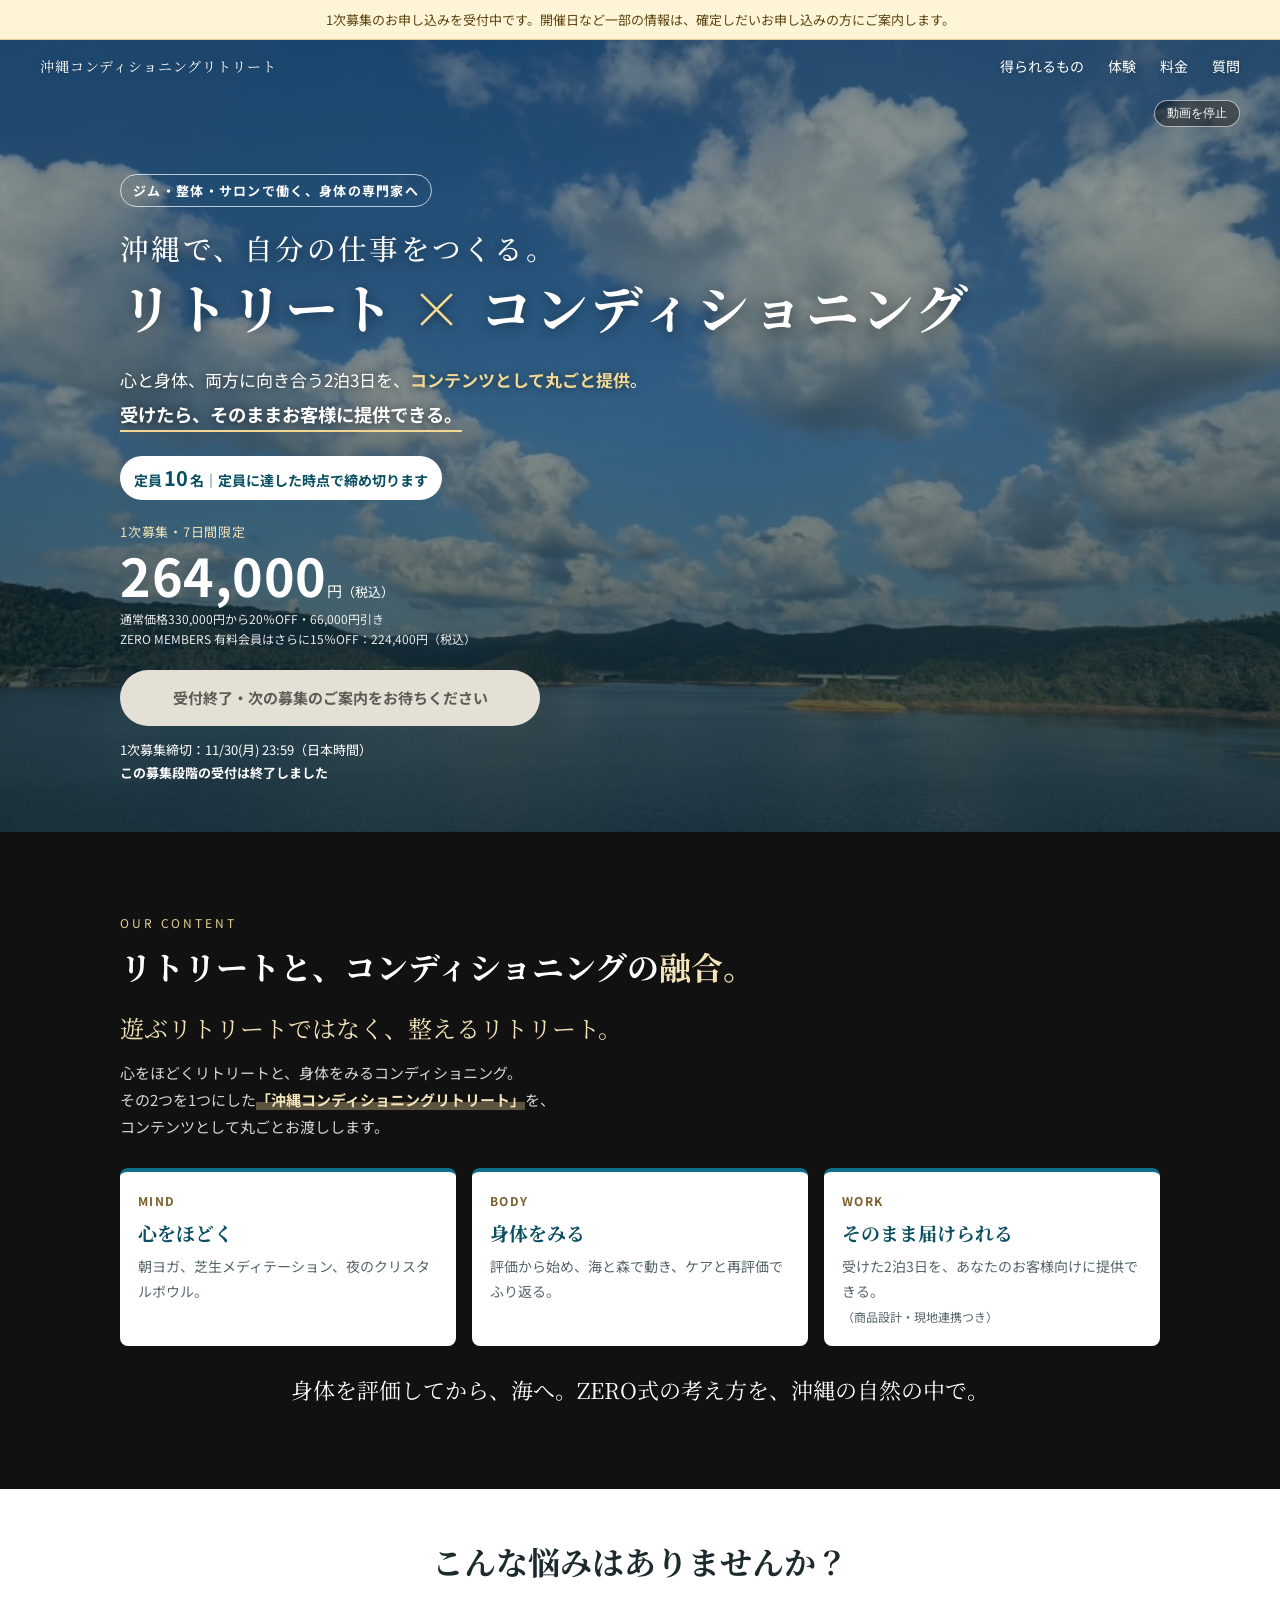
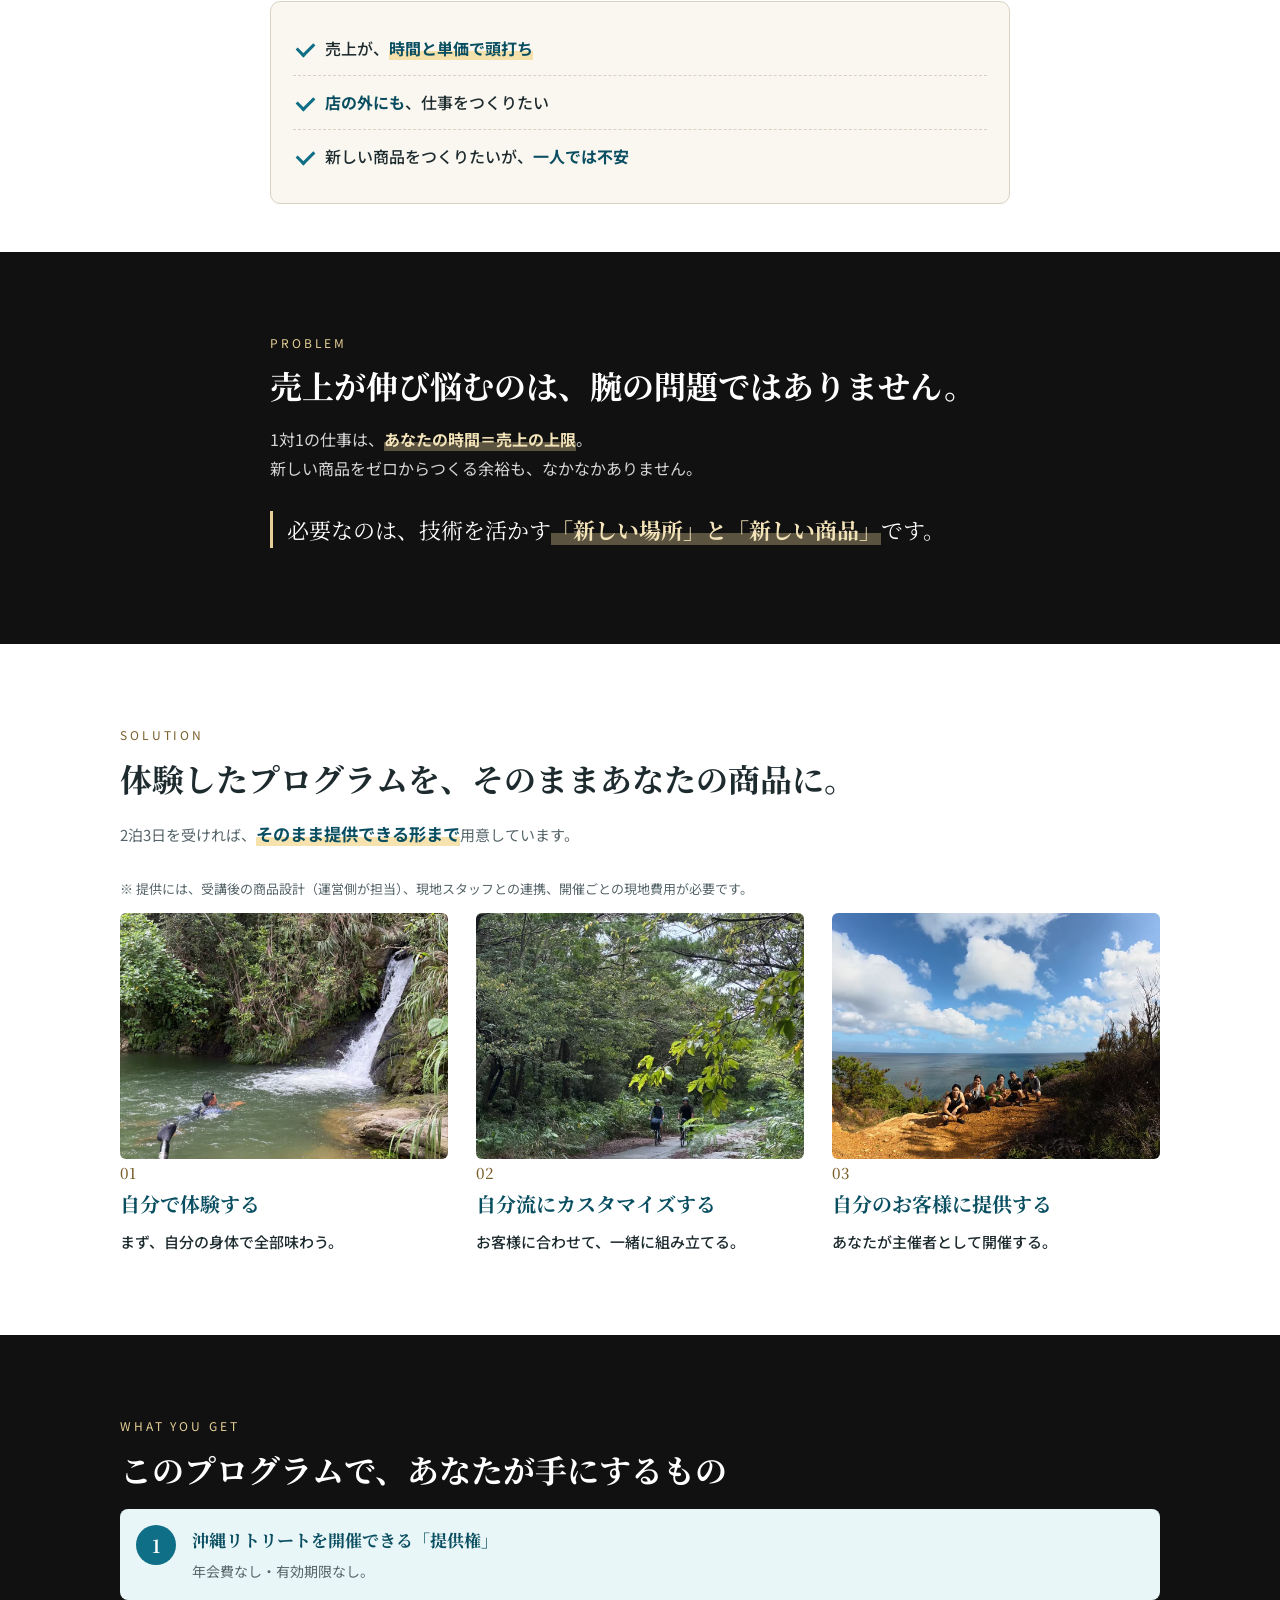
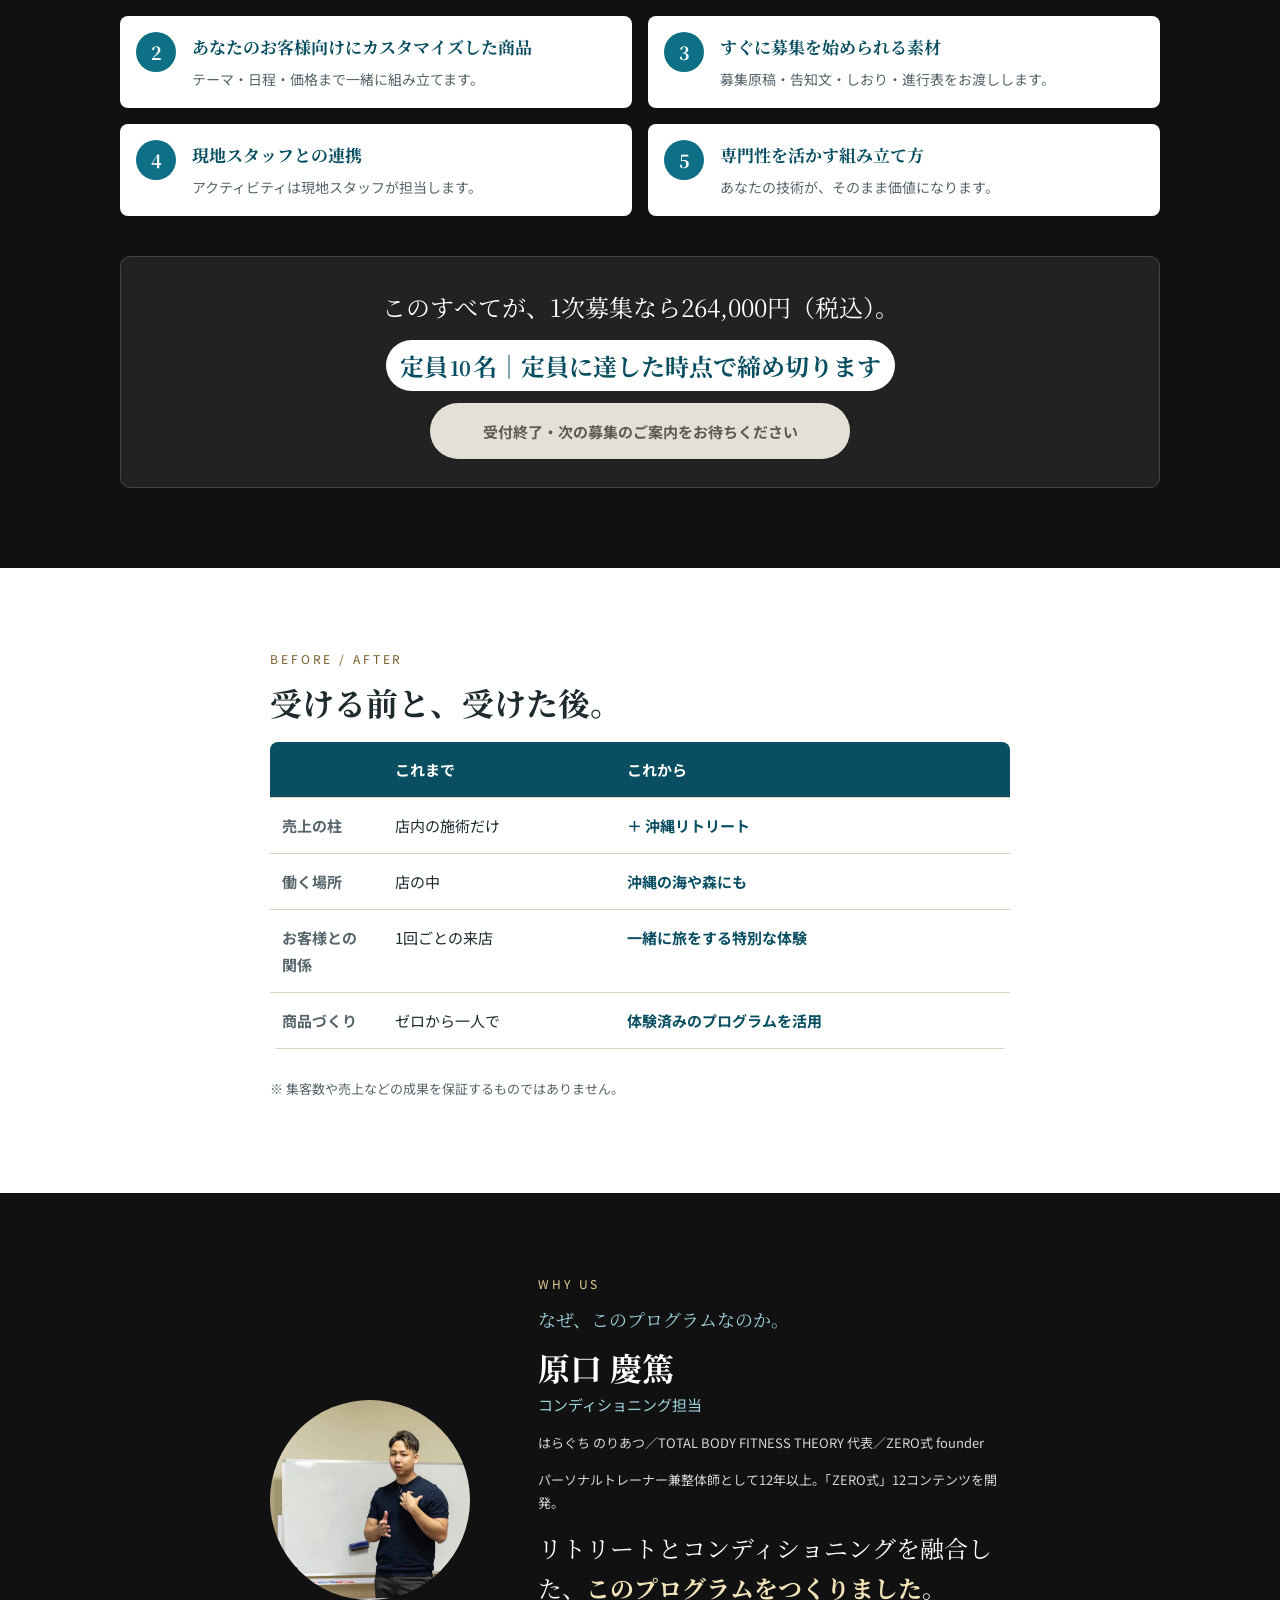
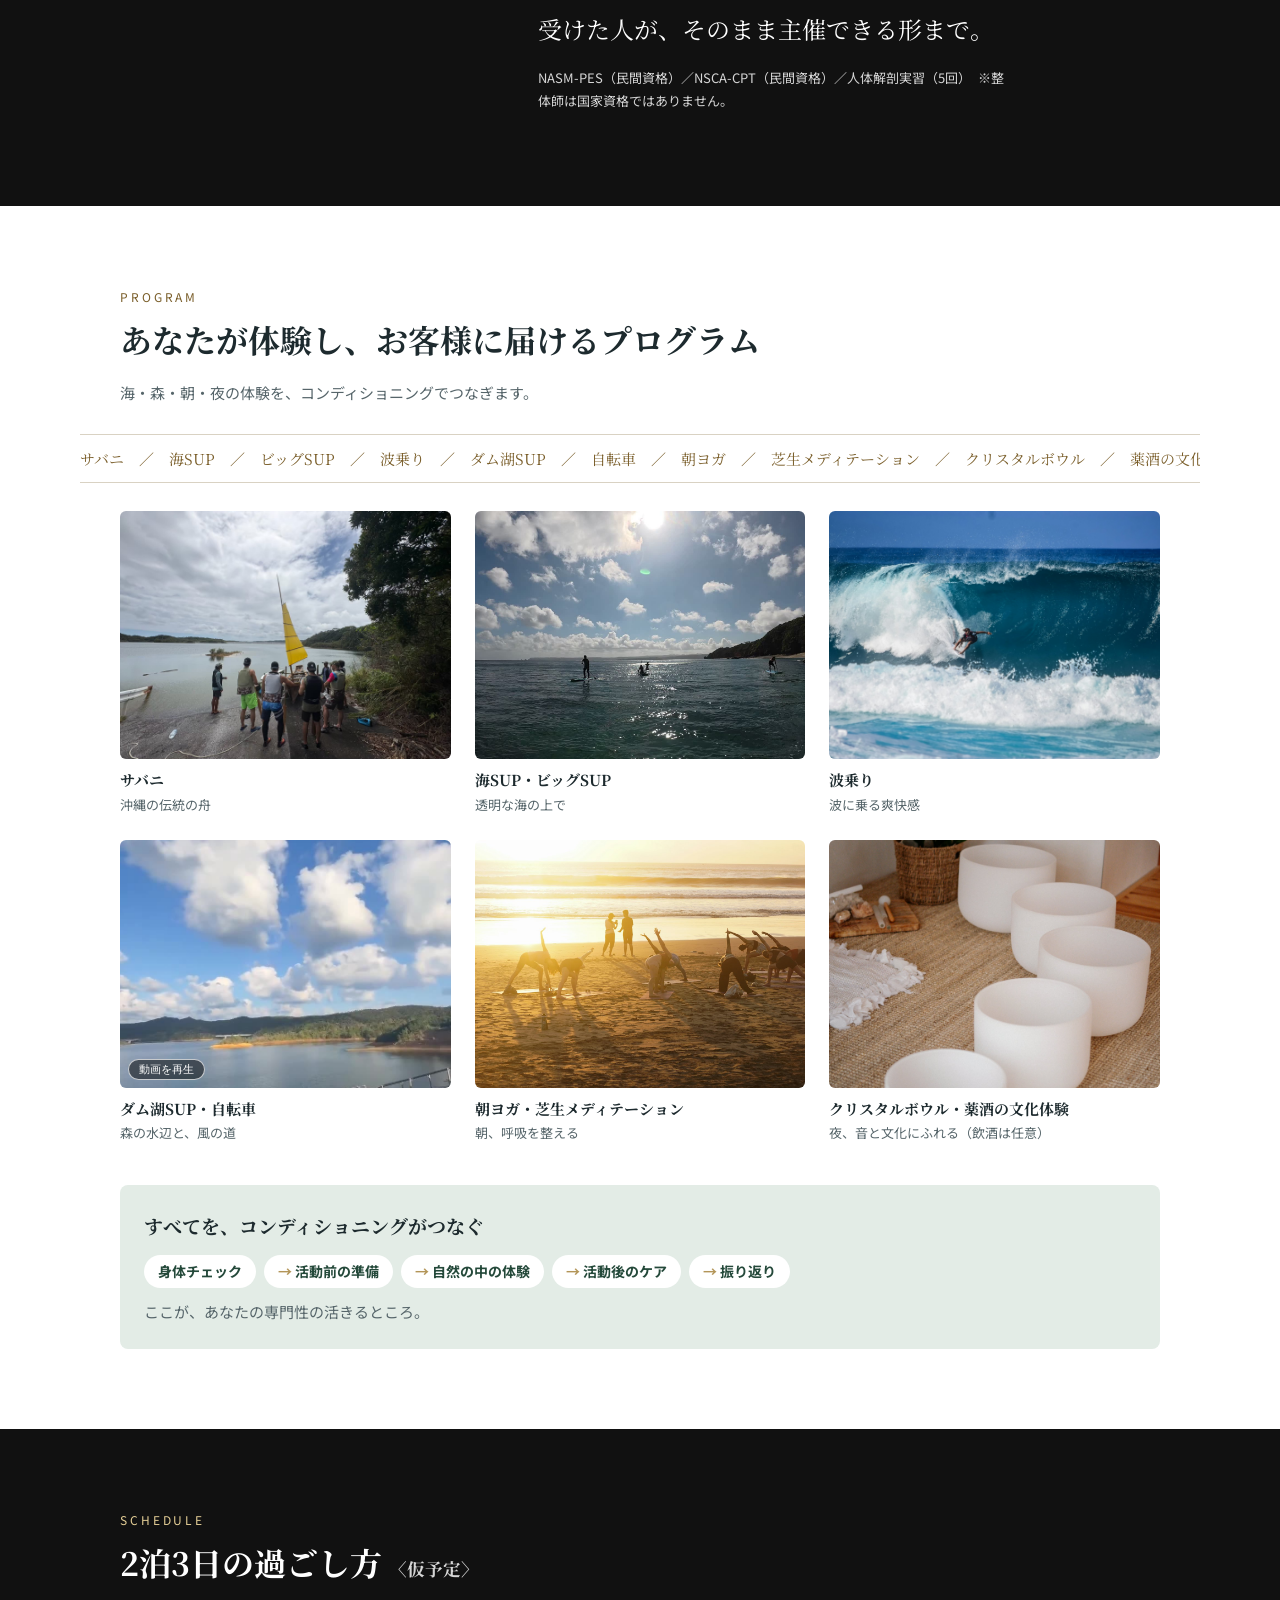
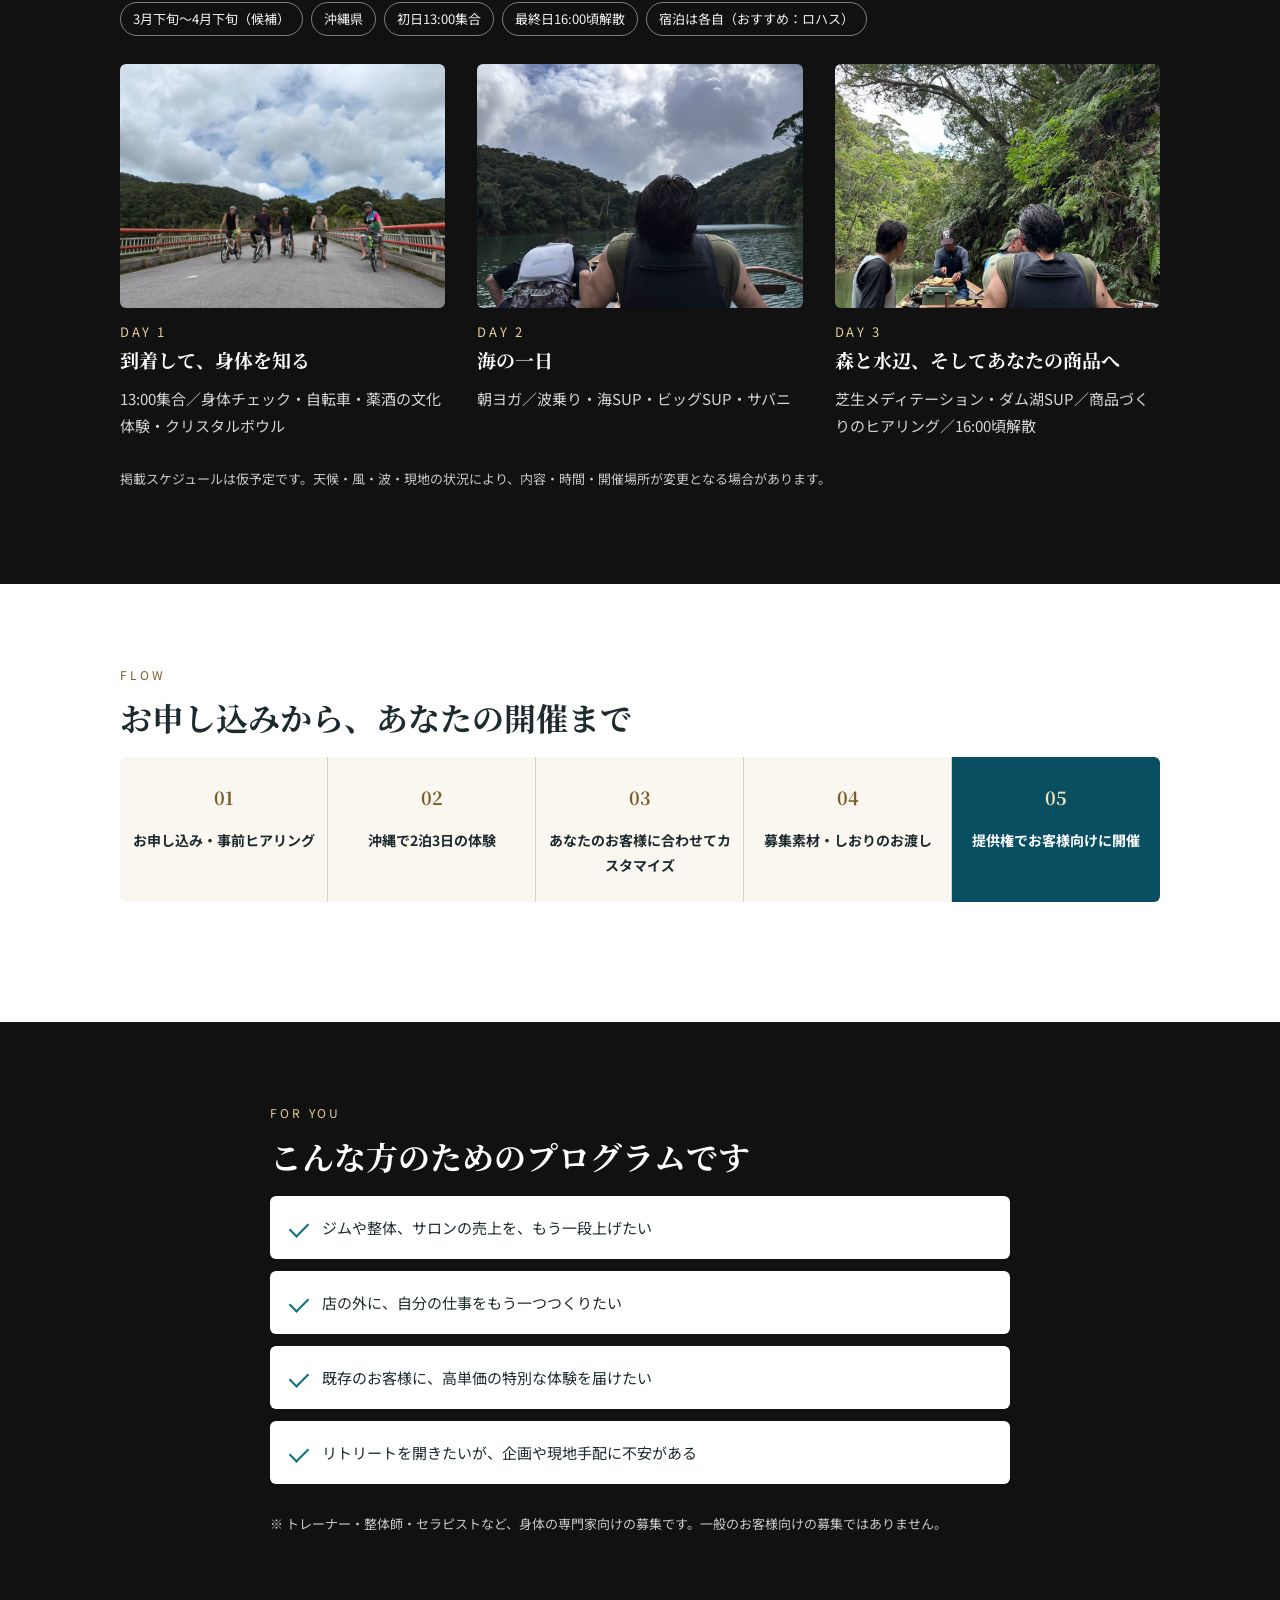
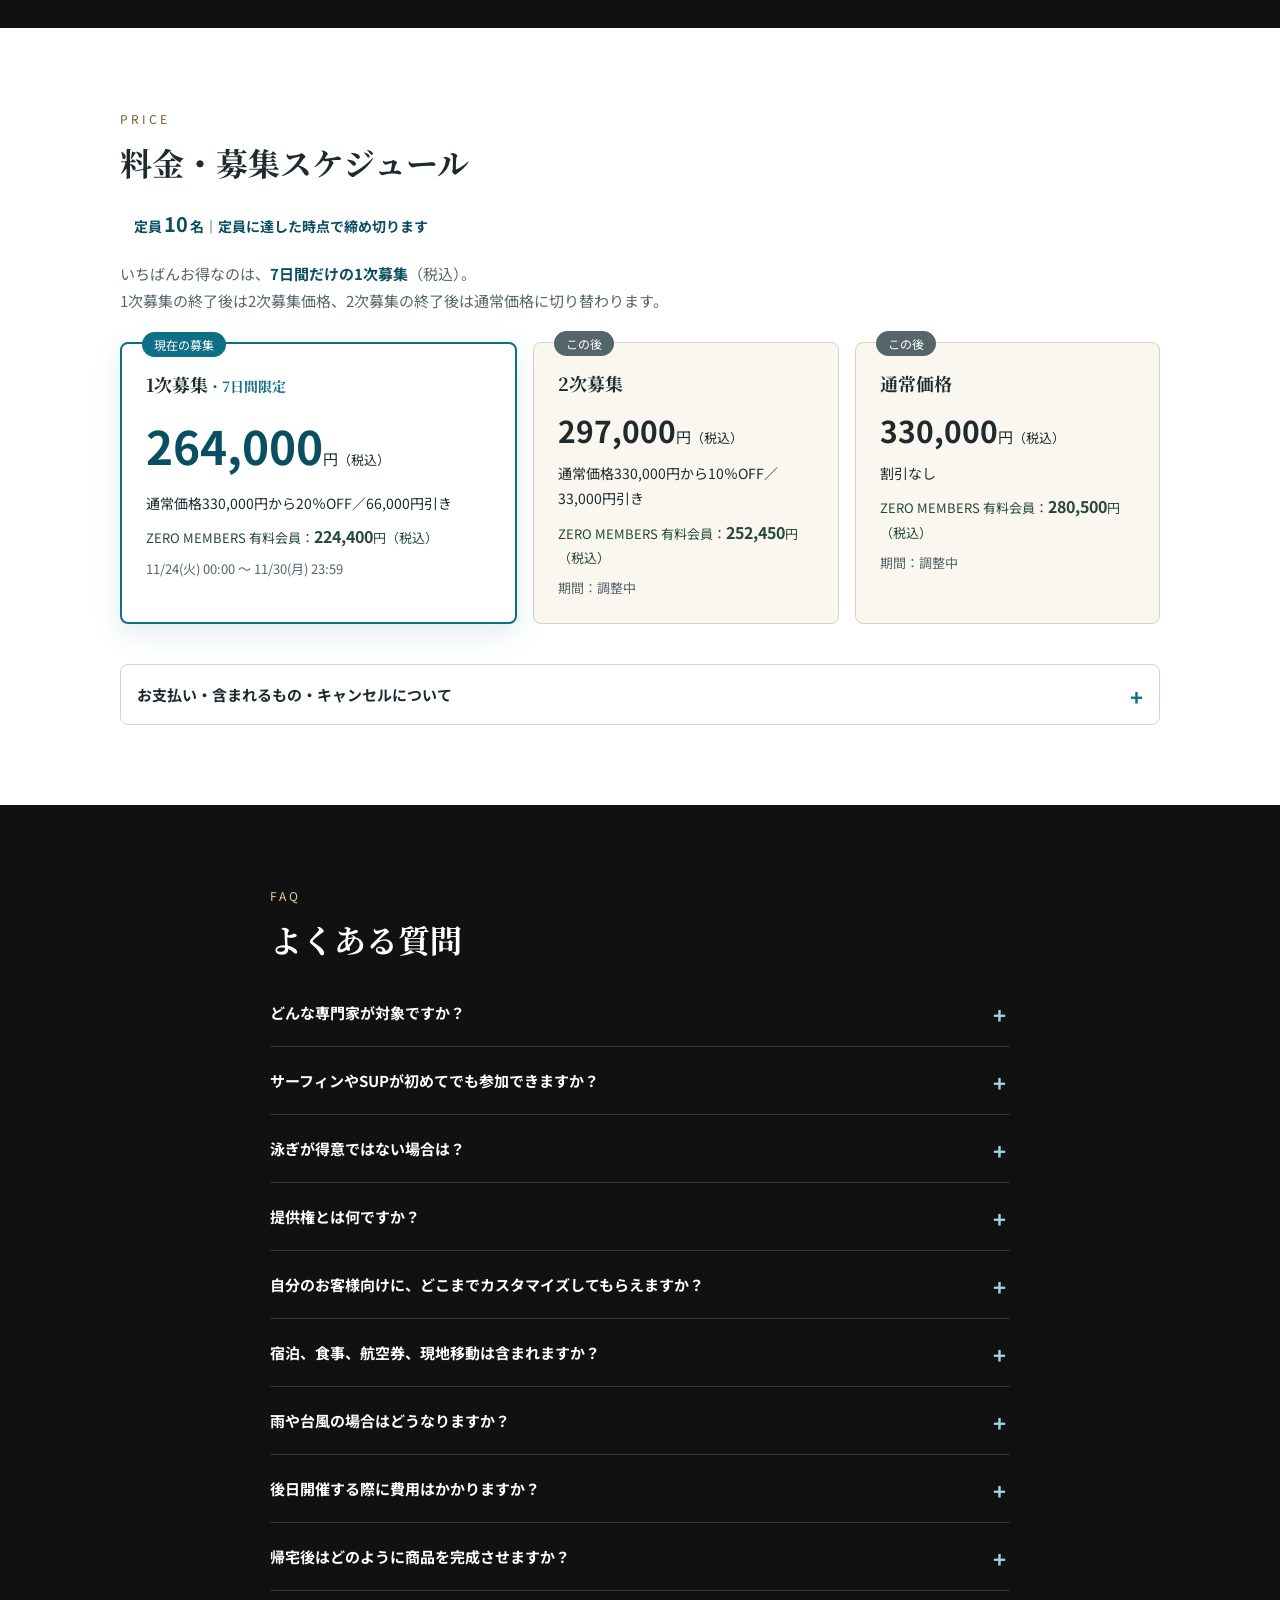
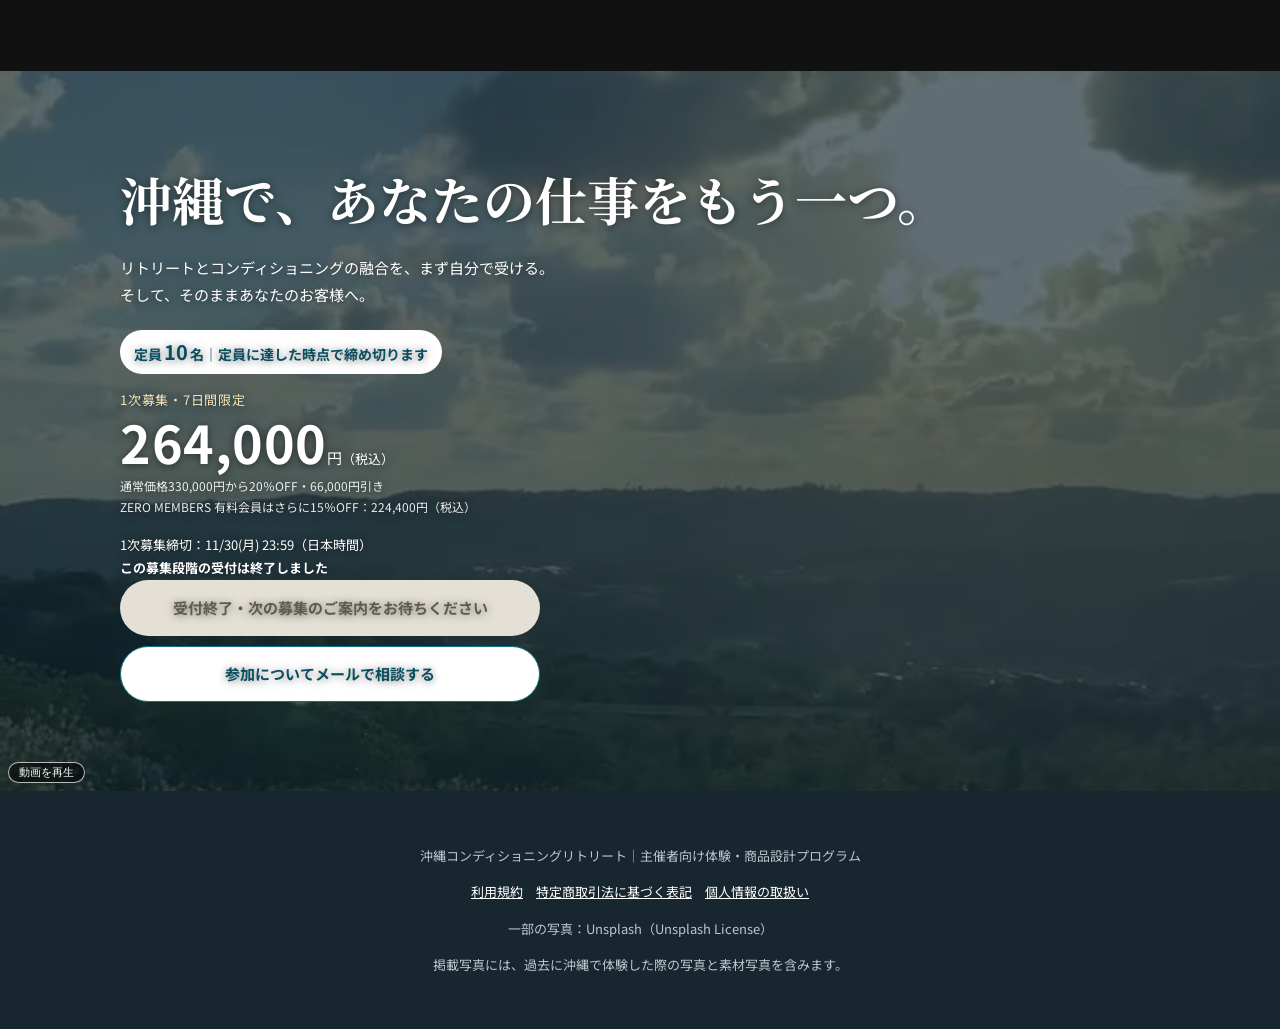
==== commit 5cc9f409: "リトリート×コンディショニングを先頭に、見出しをまっすぐな明朝体（Noto Serif JP）に変更 Co-Authored-By: Claude Opus 5.5 <noreply@anthropi" ====
--- a/index.html
+++ b/index.html
@@ -14,7 +14,7 @@
 <meta name="twitter:card" content="summary_large_image">
 <meta name="theme-color" content="#0f6f86">
 <link rel="preconnect" href="https://fonts.googleapis.com"><link rel="preconnect" href="https://fonts.gstatic.com" crossorigin>
-<link rel="stylesheet" href="https://fonts.googleapis.com/css2?family=Shippori+Mincho:wght@500;700&family=Noto+Sans+JP:wght@400;500;700&display=swap">
+<link rel="stylesheet" href="https://fonts.googleapis.com/css2?family=Noto+Serif+JP:wght@500;700&family=Noto+Sans+JP:wght@400;500;700&display=swap">
 <link rel="stylesheet" href="assets/style.css">
 <script>document.documentElement.classList.add('js')</script>
 </head>
@@ -32,8 +32,8 @@
   </div>
   <div class="hero-body">
     <p class="hero-for">ジム・整体・サロンで働く、身体の専門家へ</p>
-    <h1 id="hero-title" class="hero-title"><span class="ht-sub">沖縄で、</span><span class="ht-main"><span class="hl">自分の仕事</span>をつくる。</span></h1>
-    <p class="hero-lead"><b class="hl2">リトリート × コンディショニング</b>。心と身体、両方に向き合う2泊3日。<br><strong>受けたら、そのままお客様に提供できる。</strong></p>
+    <h1 id="hero-title" class="hero-title"><span class="ht-sub">沖縄で、自分の仕事をつくる。</span><span class="ht-main">リトリート<span class="hl"> × </span><br class="sp">コンディショニング</span></h1>
+    <p class="hero-lead">心と身体、両方に向き合う2泊3日を、<b class="hl2">コンテンツとして丸ごと提供</b>。<br><strong>受けたら、そのままお客様に提供できる。</strong></p>
     <p class="seats">定員<b>10</b>名｜定員に達した時点で締め切ります</p>
     <div class="hero-price">
     <p class="hp-stage">1次募集・7日間限定</p>
@@ -43,6 +43,21 @@
   </div>
     <div class="cta-row"><a class="btn btn-main " href="https://docs.google.com/forms/d/e/1FAIpQLSc7p62Bwk0a13JVbRW-wJLX-RiBQzRGnYQalchs_M_3qzDAxg/viewform" data-stage-cta data-start="2026-11-24T00:00:00+09:00" target="_blank" rel="noopener">1次募集に申し込む<small>264,000円（税込）</small></a></div>
     <p class="countdown" data-end="2026-11-30T23:59:00+09:00">1次募集締切：11/30(月) 23:59（日本時間）<span data-left></span></p>
+  </div>
+</section>
+
+<section class="sec diff tone-black" aria-labelledby="diff-title">
+  <div class="wrap">
+    <p class="eyebrow reveal">OUR CONTENT</p>
+    <h2 id="diff-title" class="reveal">リトリートと、<br class="sp">コンディショニングの<span class="hl">融合。</span></h2>
+    <p class="diff-sub reveal">遊ぶリトリートではなく、整えるリトリート。</p>
+    <p class="sec-lead reveal">心をほどくリトリートと、身体をみるコンディショニング。<br class="pc">その2つを1つにした<b class="mark">「沖縄コンディショニングリトリート」</b>を、<br class="pc">コンテンツとして丸ごとお渡しします。</p>
+    <ol class="diff-cards">
+      <li class="reveal" style="--d:0"><p class="dc-n">MIND</p><h3>心をほどく</h3><p>朝ヨガ、芝生メディテーション、夜のクリスタルボウル。</p></li>
+      <li class="reveal" style="--d:1"><p class="dc-n">BODY</p><h3>身体をみる</h3><p>評価から始め、海と森で動き、ケアと再評価でふり返る。</p></li>
+      <li class="reveal" style="--d:2"><p class="dc-n">WORK</p><h3>そのまま届けられる</h3><p>受けた2泊3日を、あなたのお客様向けに提供できる。<br><small>（商品設計・現地連携つき）</small></p></li>
+    </ol>
+    <p class="diff-line reveal">身体を評価してから、海へ。<br class="sp">ZERO式の考え方を、沖縄の自然の中で。</p>
   </div>
 </section>
 
@@ -84,22 +99,8 @@
   </div>
 </section>
 
-<section class="sec diff tone-black" aria-labelledby="diff-title">
-  <div class="wrap">
-    <p class="eyebrow reveal">ONLY HERE</p>
-    <h2 id="diff-title" class="reveal">リトリートと、<br class="sp">コンディショニングの<span class="hl">融合。</span></h2>
-    <p class="diff-sub reveal">遊ぶリトリートではなく、整えるリトリート。</p>
-    <p class="sec-lead reveal">心をほどくリトリートと、身体をみるコンディショニング。<br class="pc">その2つを1つにしたのが、<b class="mark">沖縄コンディショニングリトリート</b>です。</p>
-    <ol class="diff-cards">
-      <li class="reveal" style="--d:0"><p class="dc-n">MIND</p><h3>心をほどく</h3><p>朝ヨガ、芝生メディテーション、夜のクリスタルボウル。</p></li>
-      <li class="reveal" style="--d:1"><p class="dc-n">BODY</p><h3>身体をみる</h3><p>評価から始め、海と森で動き、ケアと再評価でふり返る。</p></li>
-      <li class="reveal" style="--d:2"><p class="dc-n">WORK</p><h3>そのまま届けられる</h3><p>受けた2泊3日を、あなたのお客様向けに提供できる。<br><small>（商品設計・現地連携つき）</small></p></li>
-    </ol>
-    <p class="diff-line reveal">身体を評価してから、海へ。<br class="sp">ZERO式の考え方を、沖縄の自然の中で。</p>
-  </div>
-</section>
-
-<section class="sec gain tone-white" id="gain" aria-labelledby="gain-title">
+
+<section class="sec gain tone-black" id="gain" aria-labelledby="gain-title">
   <div class="wrap">
     <p class="eyebrow reveal">WHAT YOU GET</p>
     <h2 id="gain-title" class="reveal">このプログラムで、<br class="sp">あなたが手にするもの</h2>
@@ -114,7 +115,7 @@
 </div>
 </section>
 
-<section class="sec change tone-black" aria-labelledby="change-title">
+<section class="sec change tone-white" aria-labelledby="change-title">
   <div class="wrap narrow">
     <p class="eyebrow reveal">BEFORE / AFTER</p>
     <h2 id="change-title" class="reveal">受ける前と、受けた後。</h2>
@@ -131,7 +132,7 @@
   </div>
 </section>
 
-<section class="sec host tone-white" aria-labelledby="host-title">
+<section class="sec host tone-black" aria-labelledby="host-title">
   <div class="wrap narrow host-in">
     <img class="host-photo" src="assets/img/host.jpg" alt="セミナーで話す原口 慶篤" width="800" height="1200" loading="lazy" decoding="async">
     <div>
@@ -148,7 +149,7 @@
 </section>
 
 
-<section class="sec program tone-black" id="program" aria-labelledby="program-title">
+<section class="sec program tone-white" id="program" aria-labelledby="program-title">
   <div class="wrap">
     <p class="eyebrow reveal">PROGRAM</p>
     <h2 id="program-title" class="reveal">あなたが体験し、<br class="sp">お客様に届けるプログラム</h2>
@@ -163,7 +164,7 @@
   </div>
 </section>
 
-<section class="sec schedule tone-white" id="schedule" aria-labelledby="sch-title">
+<section class="sec schedule tone-black" id="schedule" aria-labelledby="sch-title">
   <div class="wrap">
     <p class="eyebrow reveal">SCHEDULE</p>
     <h2 id="sch-title" class="reveal">2泊3日の過ごし方<small>〈仮予定〉</small></h2>
@@ -173,7 +174,7 @@
   </div>
 </section>
 
-<section class="sec path tone-black" aria-labelledby="path-title">
+<section class="sec path tone-white" aria-labelledby="path-title">
   <div class="wrap">
     <p class="eyebrow reveal">FLOW</p>
     <h2 id="path-title" class="reveal">お申し込みから、<br class="sp">あなたの開催まで</h2>
@@ -183,7 +184,7 @@
   </div>
 </section>
 
-<section class="sec for tone-white" aria-labelledby="for-title">
+<section class="sec for tone-black" aria-labelledby="for-title">
   <div class="wrap narrow">
     <p class="eyebrow reveal">FOR YOU</p>
     <h2 id="for-title" class="reveal">こんな方のためのプログラムです</h2>
@@ -198,7 +199,7 @@
 </section>
 
 
-<section class="sec price tone-black" id="price" aria-labelledby="price-title">
+<section class="sec price tone-white" id="price" aria-labelledby="price-title">
   <div class="wrap">
     <p class="eyebrow reveal">PRICE</p>
     <h2 id="price-title" class="reveal">料金・募集スケジュール</h2>
@@ -244,7 +245,7 @@
   </div>
 </section>
 
-<section class="sec faq tone-white" id="faq" aria-labelledby="faq-title">
+<section class="sec faq tone-black" id="faq" aria-labelledby="faq-title">
   <div class="wrap narrow">
     <p class="eyebrow reveal">FAQ</p>
     <h2 id="faq-title" class="reveal">よくある質問</h2>
--- a/assets/style.css
+++ b/assets/style.css
@@ -2,7 +2,7 @@
   --sea:#0f6f86; --sea-d:#0a4f61; --sea-l:#d8eef2; --forest:#24493a; --forest-l:#e3ece6;
   --sand:#faf7f0; --kinari:#f2ebdd; --gold:#b39558; --ink:#1d2a2e; --mute:#56656a; --line:#d9d2c3;
   --night:#17262f;
-  --min:"Shippori Mincho","Hiragino Mincho ProN","Yu Mincho",serif;
+  --min:"Noto Serif JP","Hiragino Mincho ProN","Yu Mincho",serif;
   --sans:"Noto Sans JP","Hiragino Kaku Gothic ProN","Yu Gothic",sans-serif;
   --gut:16px;
 }
@@ -479,3 +479,22 @@
 html:not(.js) .mark{background-size:100% 100%}
 @media(hover:hover){.js .tile.reveal.is-in:hover,.js .three li.reveal.is-in:hover,.js .gains li.reveal.is-in:hover,.js .diff-cards li.reveal.is-in:hover{transform:translateY(-4px)}}
 @media (prefers-reduced-motion:reduce){.gains li:hover,.diff-cards li:hover,.tier:hover,.tile:hover,.three li:hover,.js .reveal.is-in:hover{transform:none!important}}
+
+/* ---- 融合パートを先頭に / FV ---- */
+.ht-sub{font-size:.42em;letter-spacing:.08em}
+.ht-main{font-size:.78em}
+.hero-title .hl{color:#f3d993}
+.tone-white .diff-line{color:var(--ink)!important}
+.tone-white .diff-sub{color:#7a5e2a!important}
+.tone-white .diff h2 .hl{color:var(--sea-d)}
+.tone-black .pains-box{background:#fff;color:var(--ink);border:0}
+.tone-black .pains-box b{color:var(--sea-d)}
+.tone-black.pains-sec h2{color:#fff}
+.tone-white .prose p{color:var(--ink)}.tone-white .prose .em{color:var(--ink)}
+.tone-white .prose strong{color:var(--sea-d)}
+.tone-black .three h3{color:#9fd3de}.tone-black .three p{color:#d6d6d6}
+.tone-black .concept .sec-lead strong,.tone-black.concept .sec-lead strong{color:#f3e3b8}
+.tone-black .note{color:#c9c9c9}
+.ht-main{white-space:normal}
+@media(max-width:767px){.ht-main{font-size:1em}}
+.tone-white .marquee{color:#7a5e2a;border-color:var(--line)}
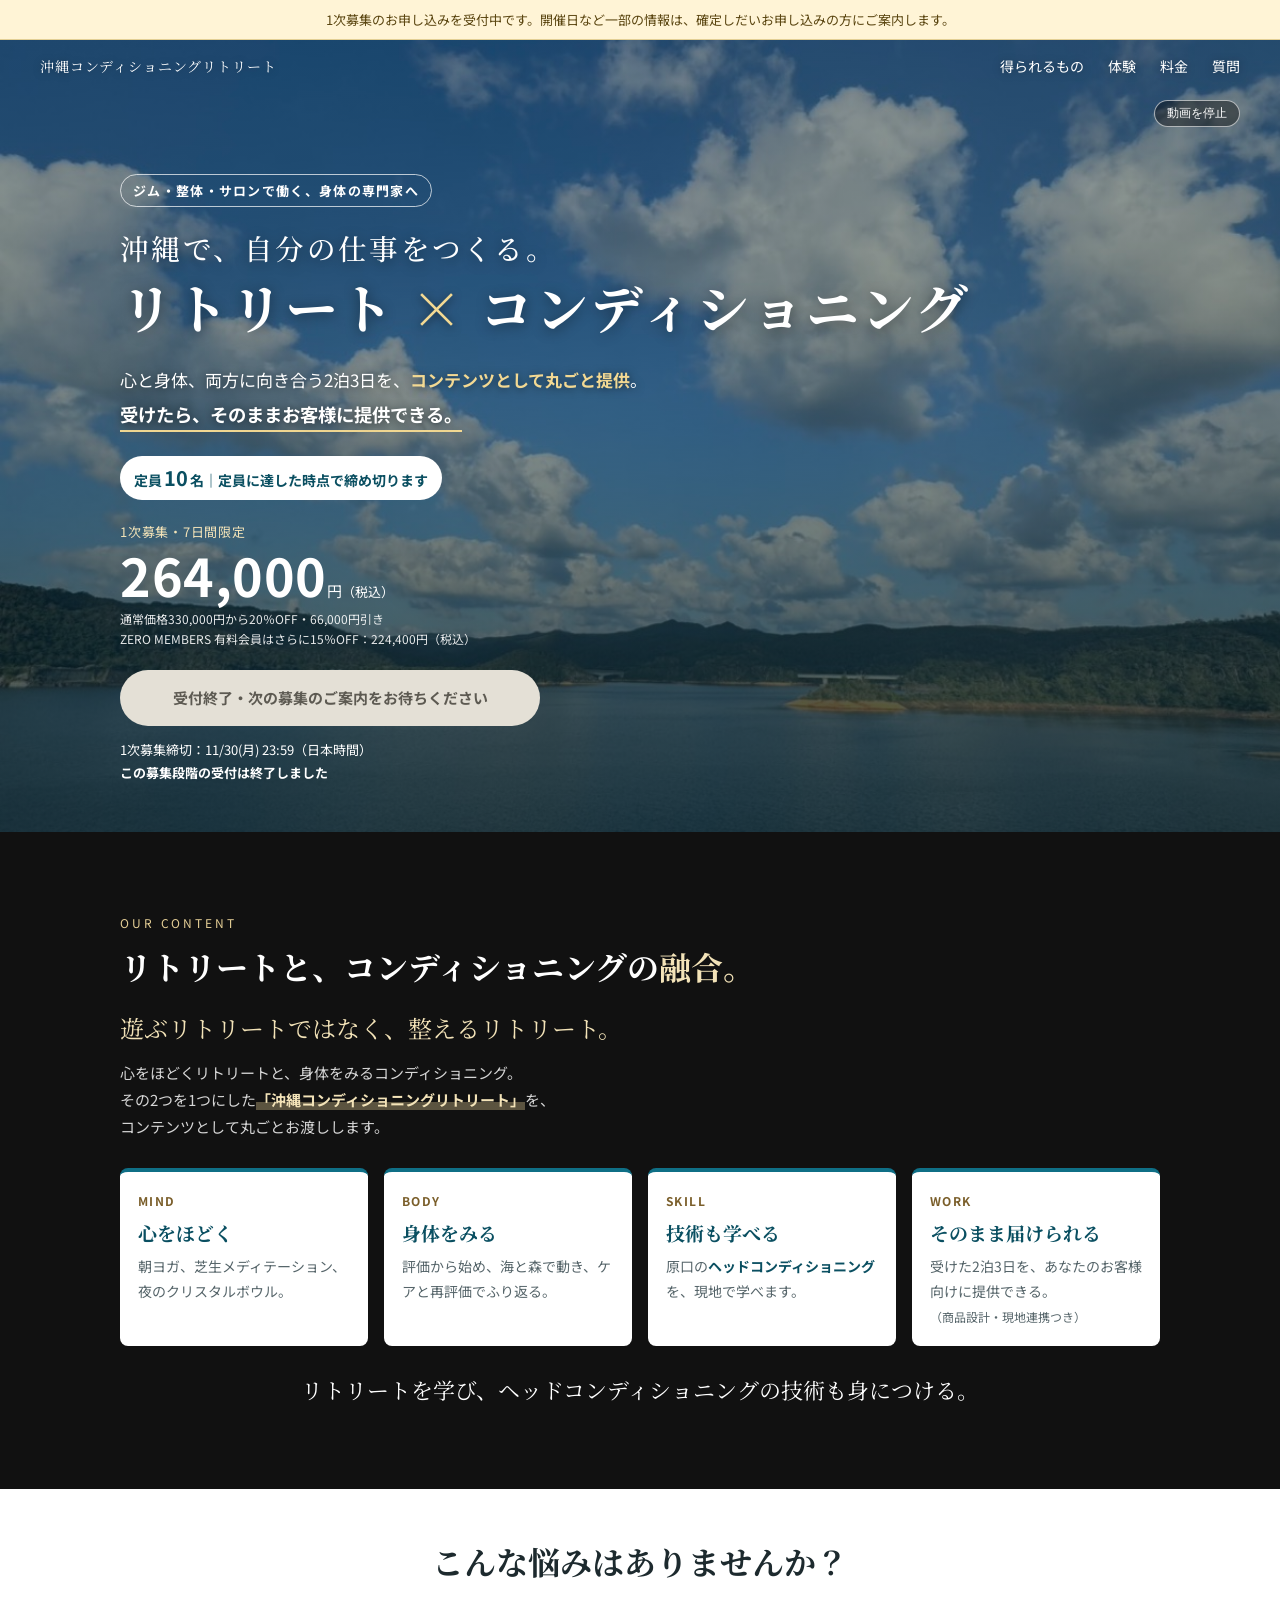
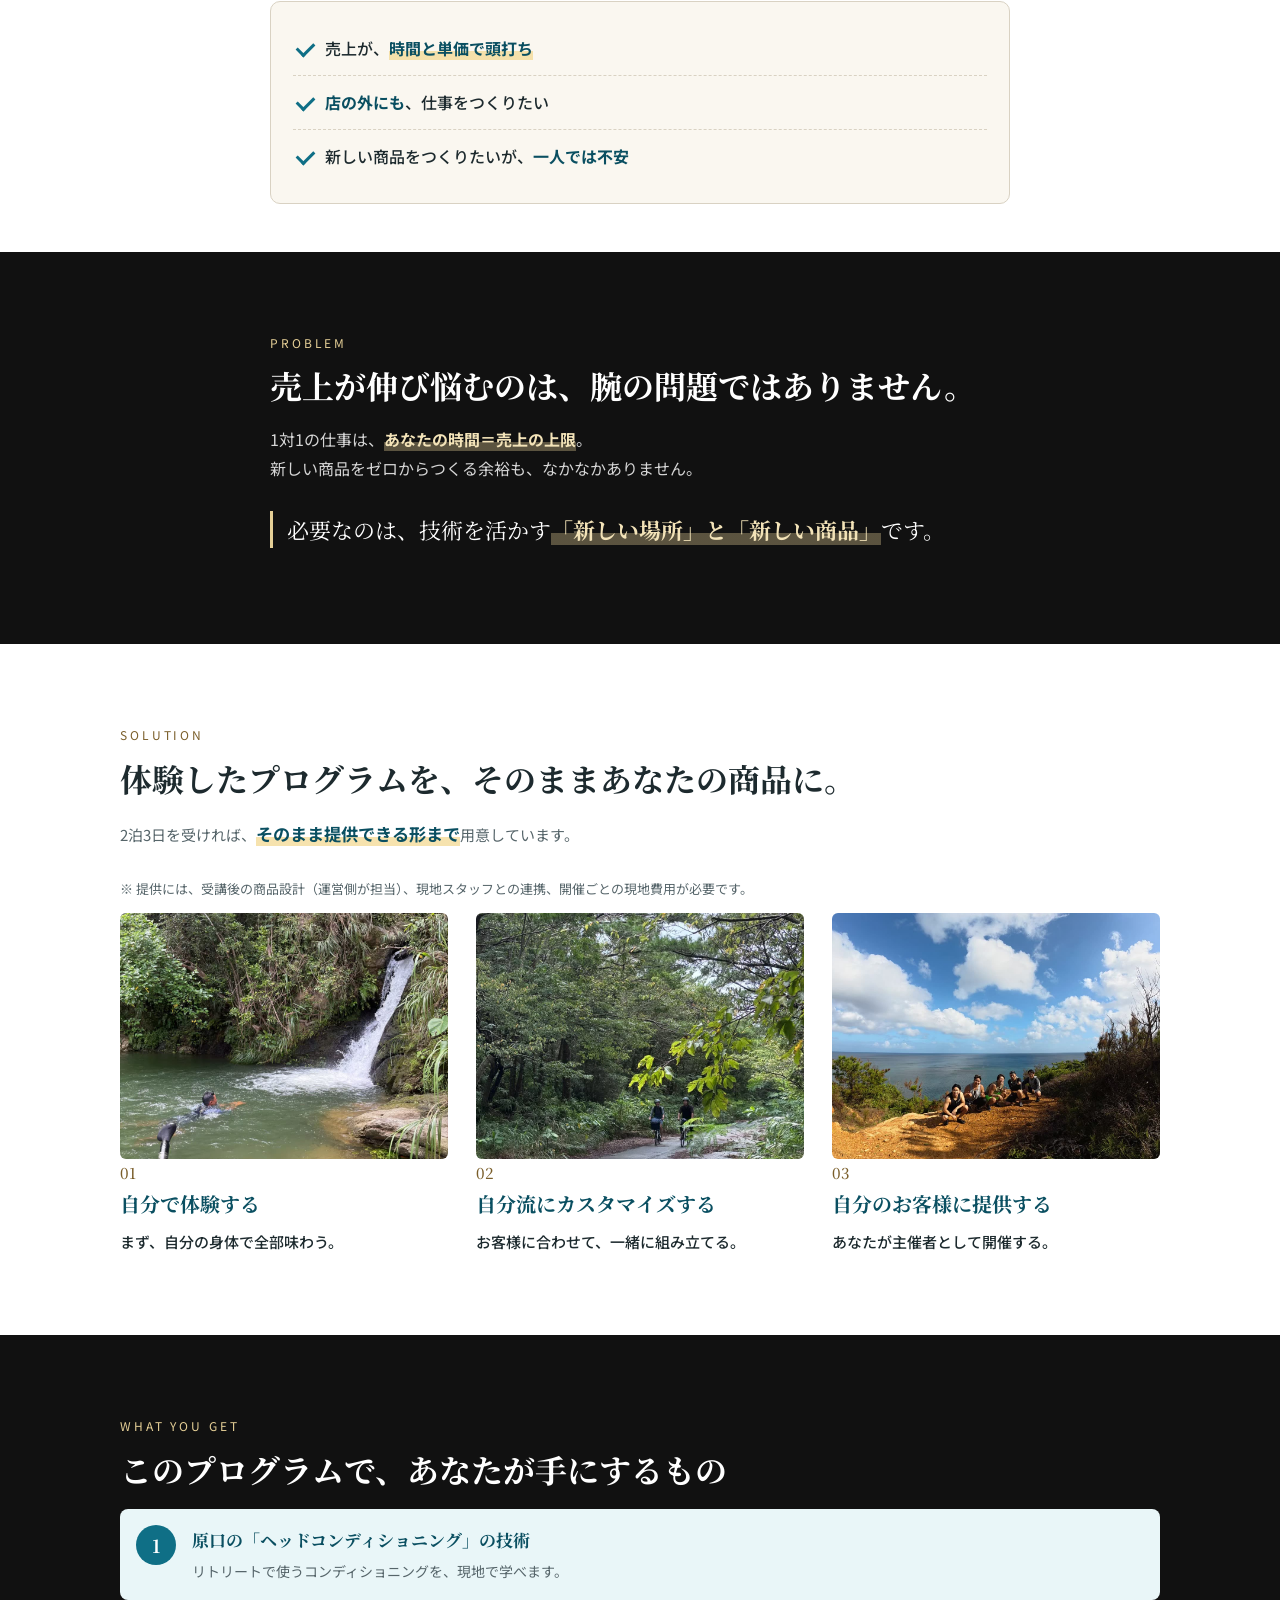
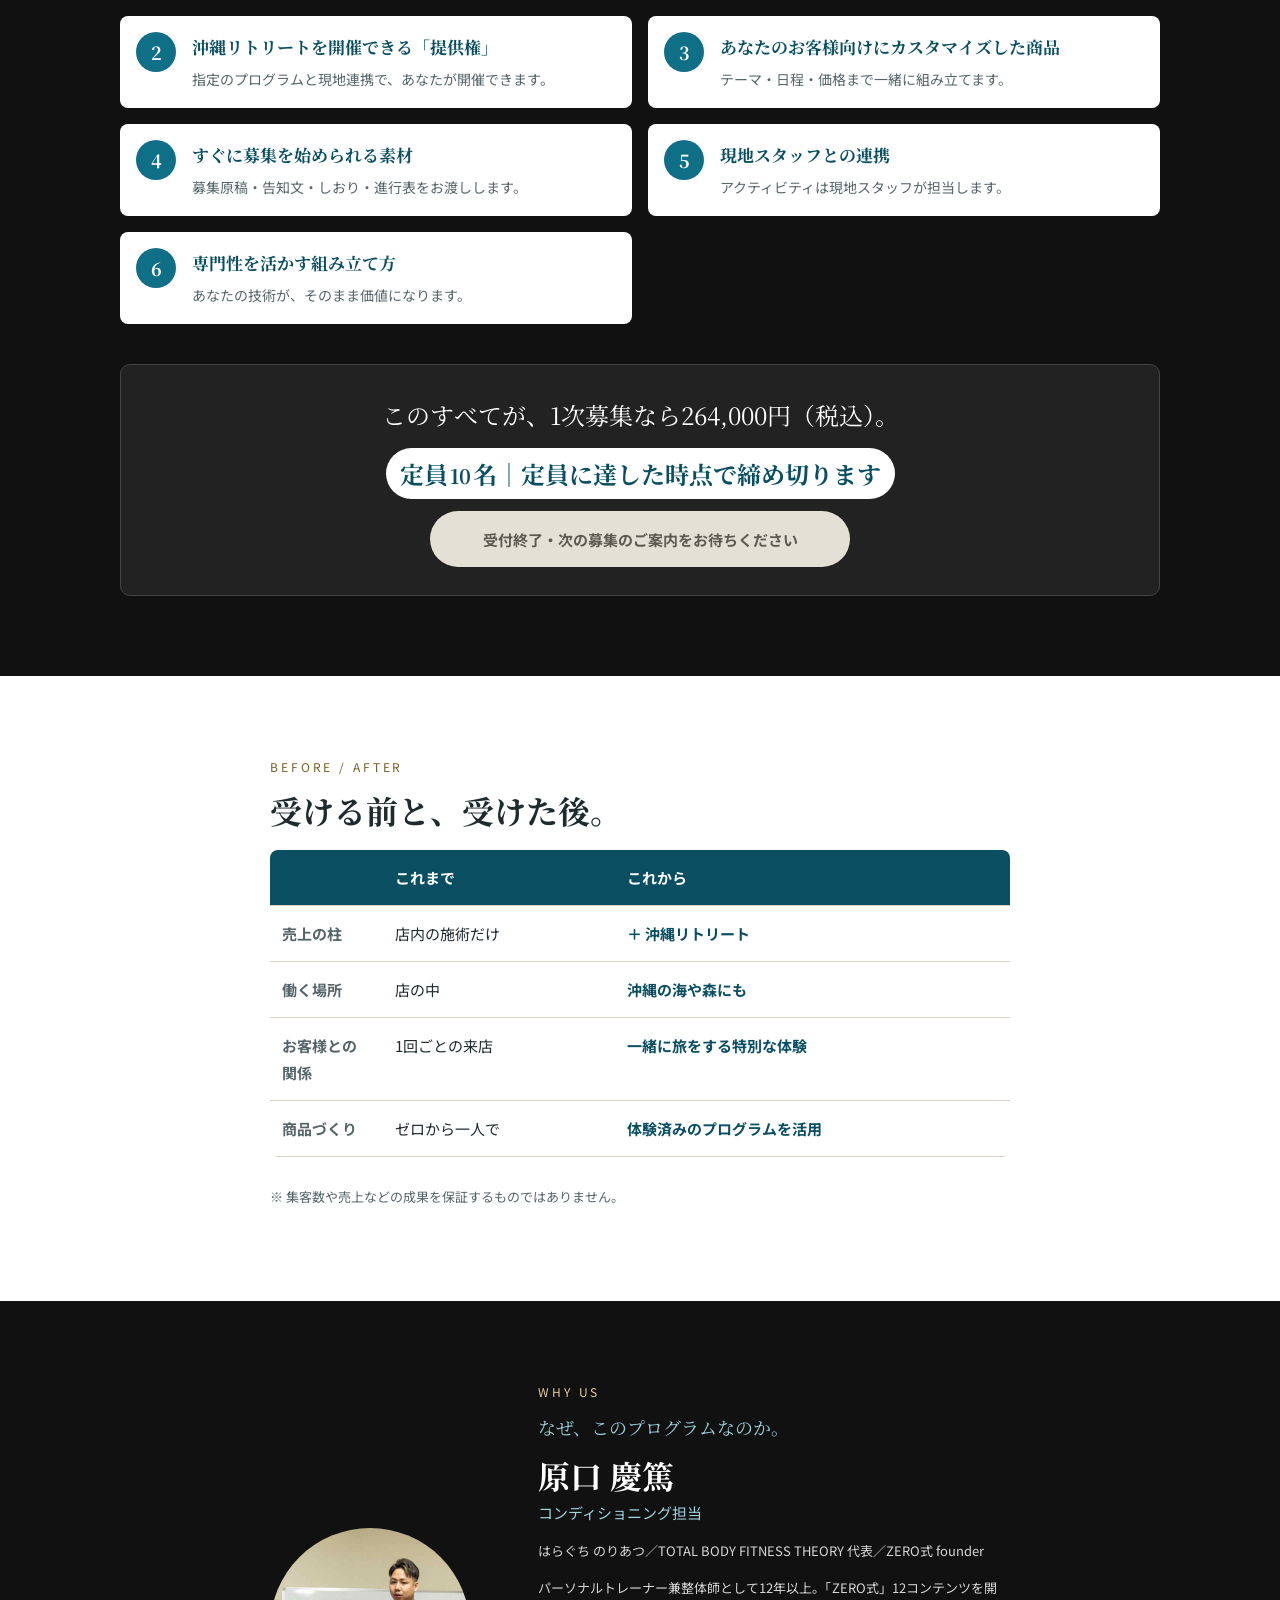
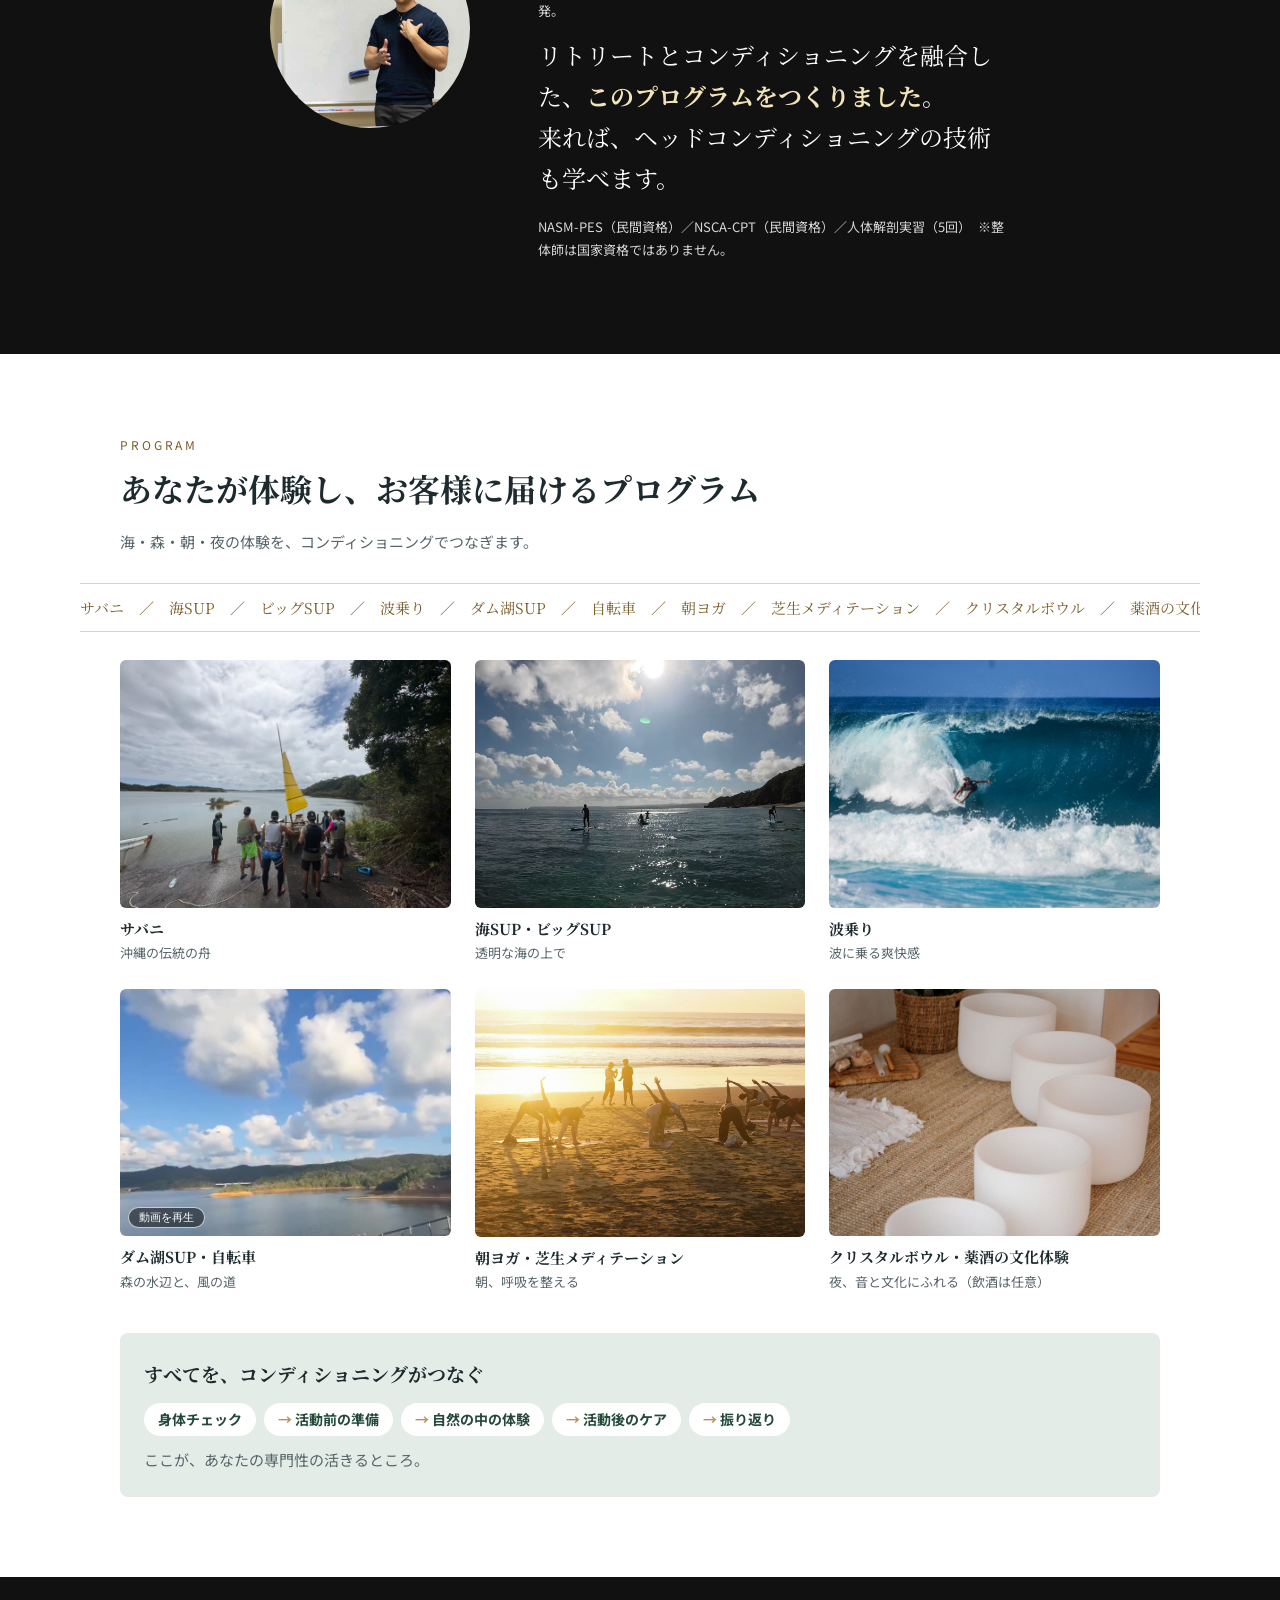
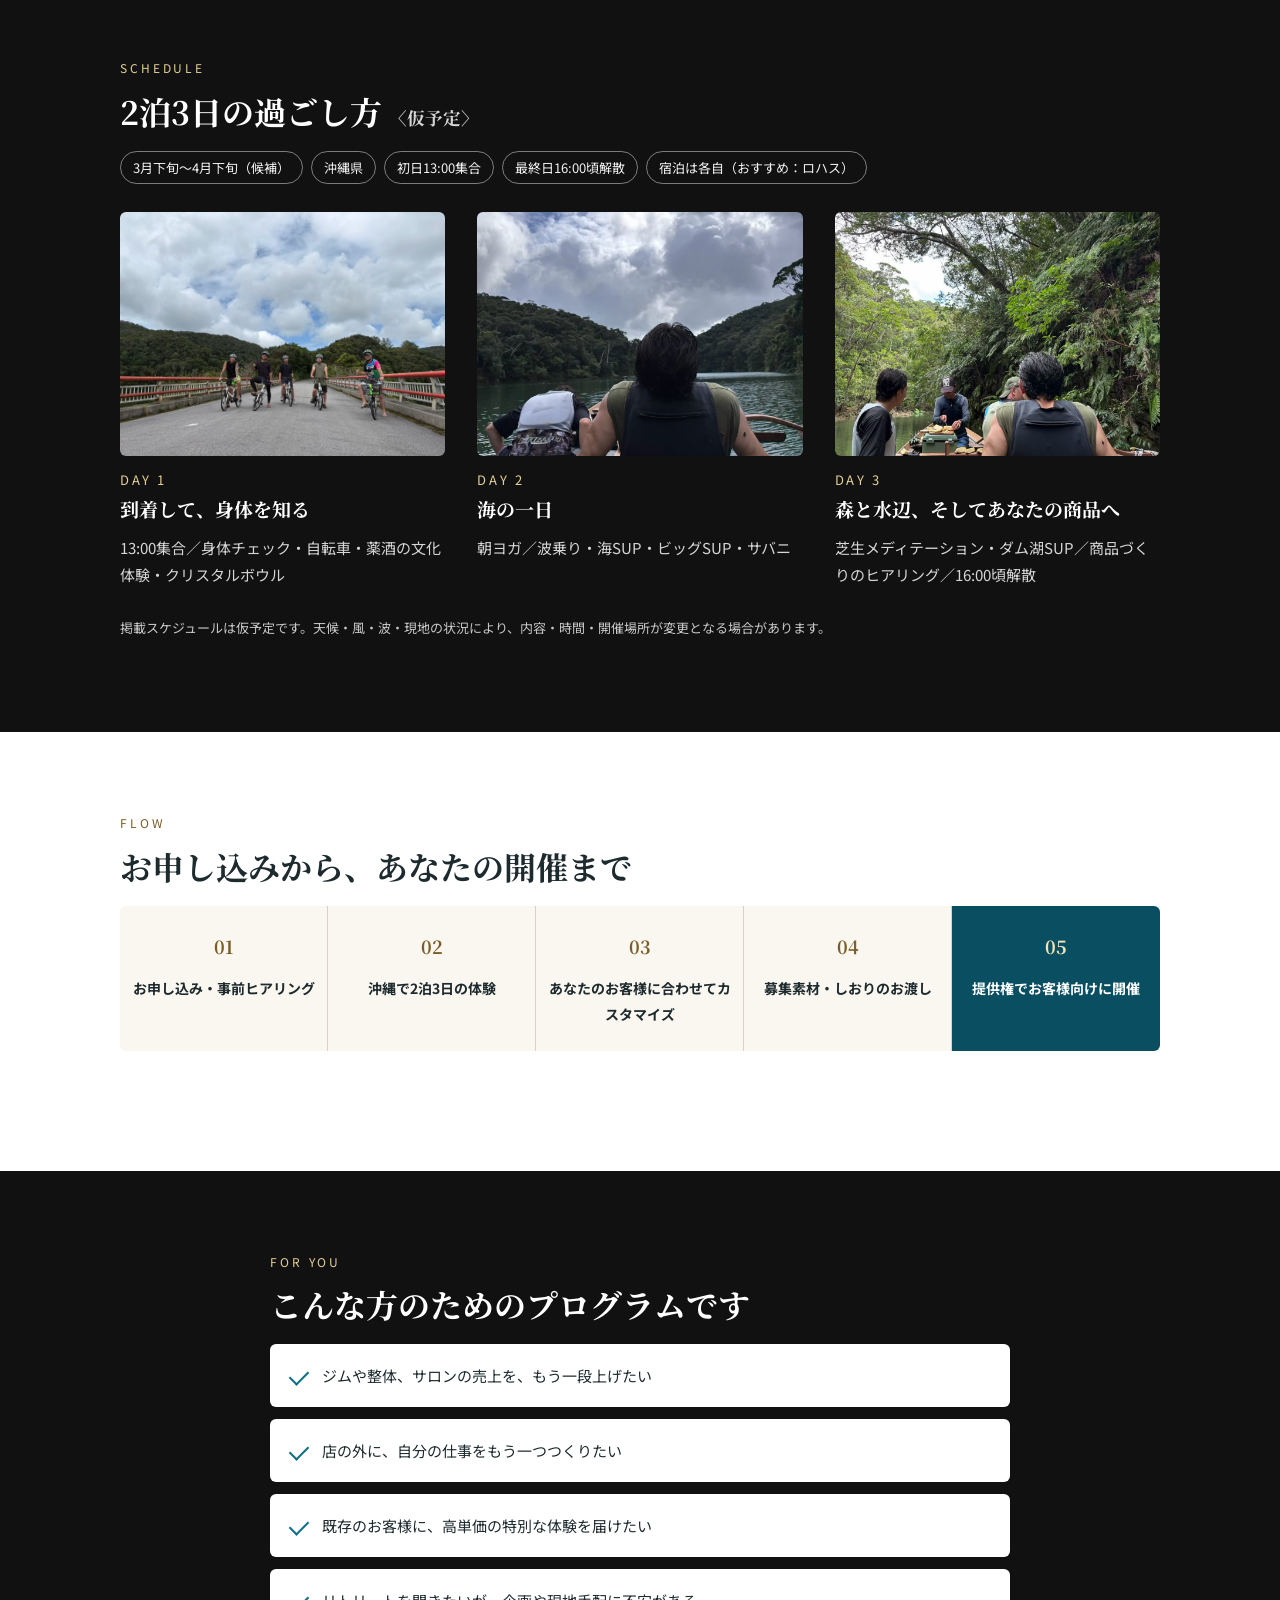
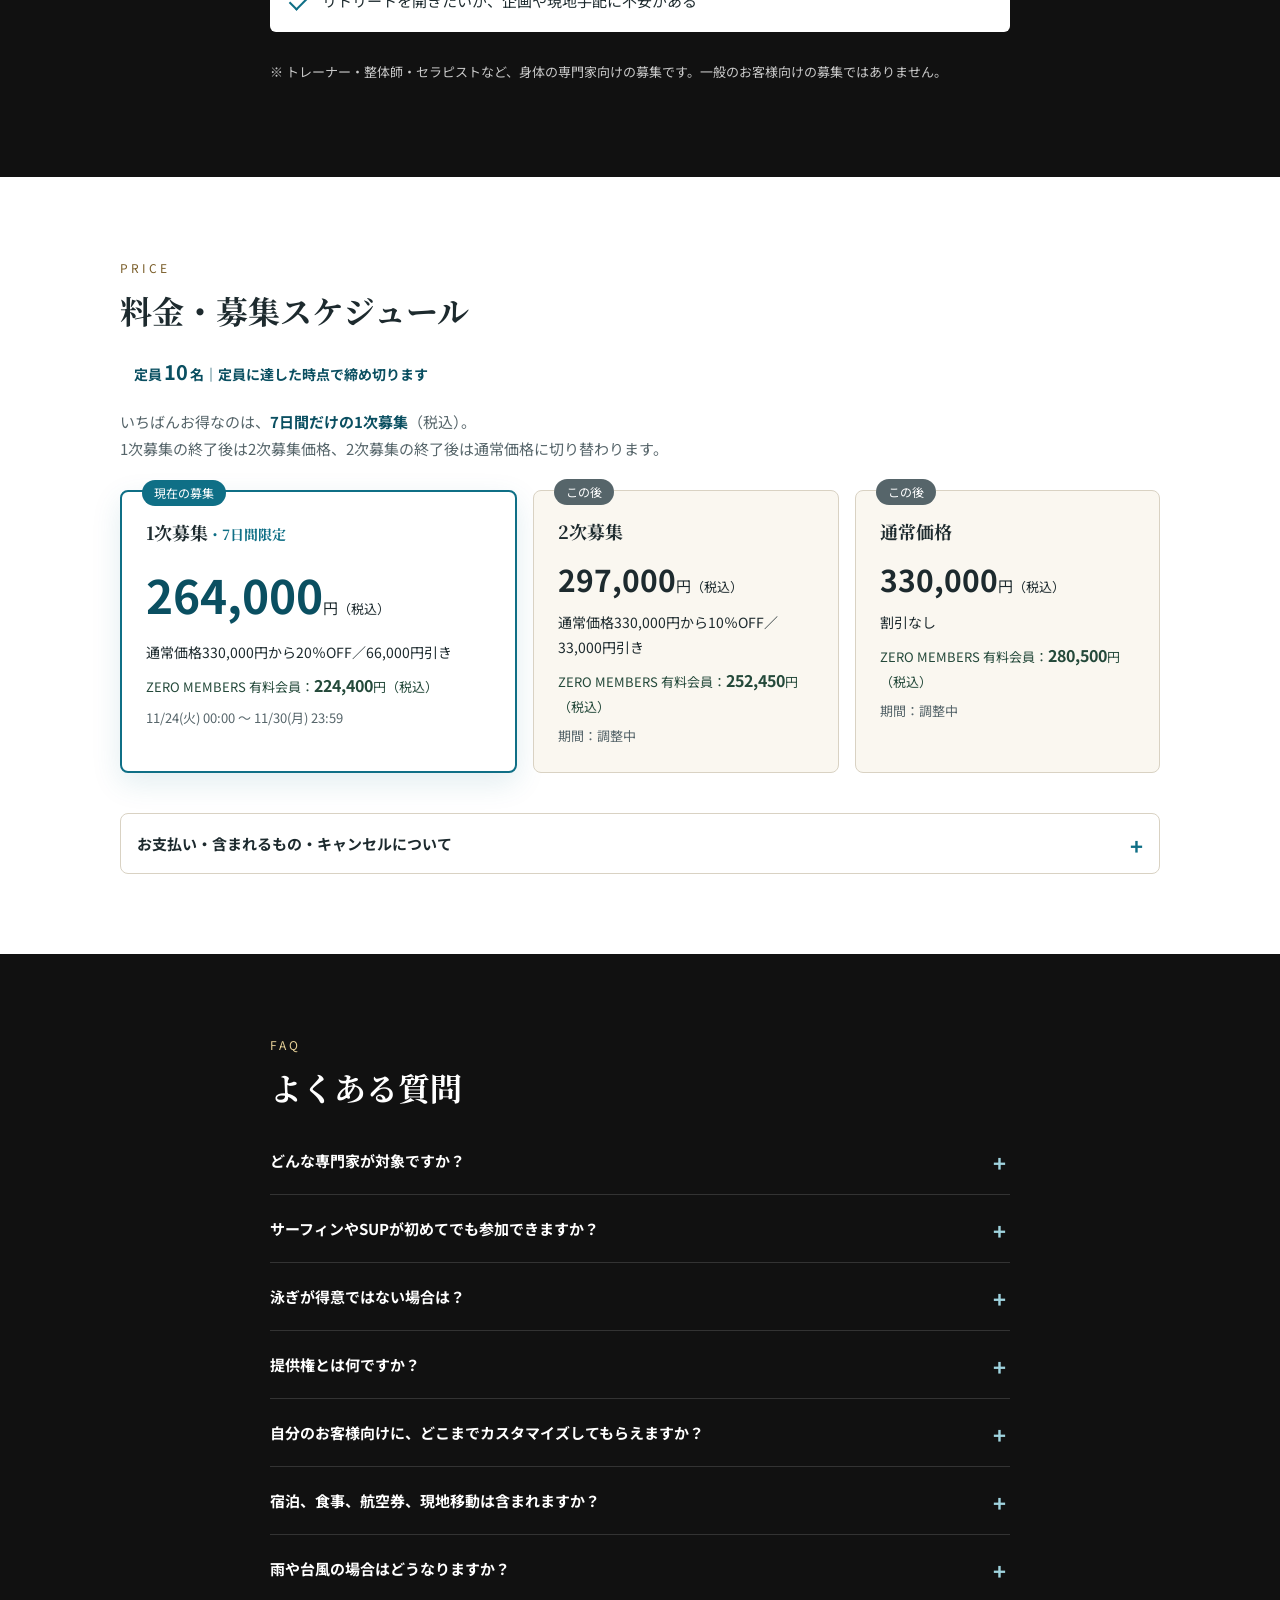
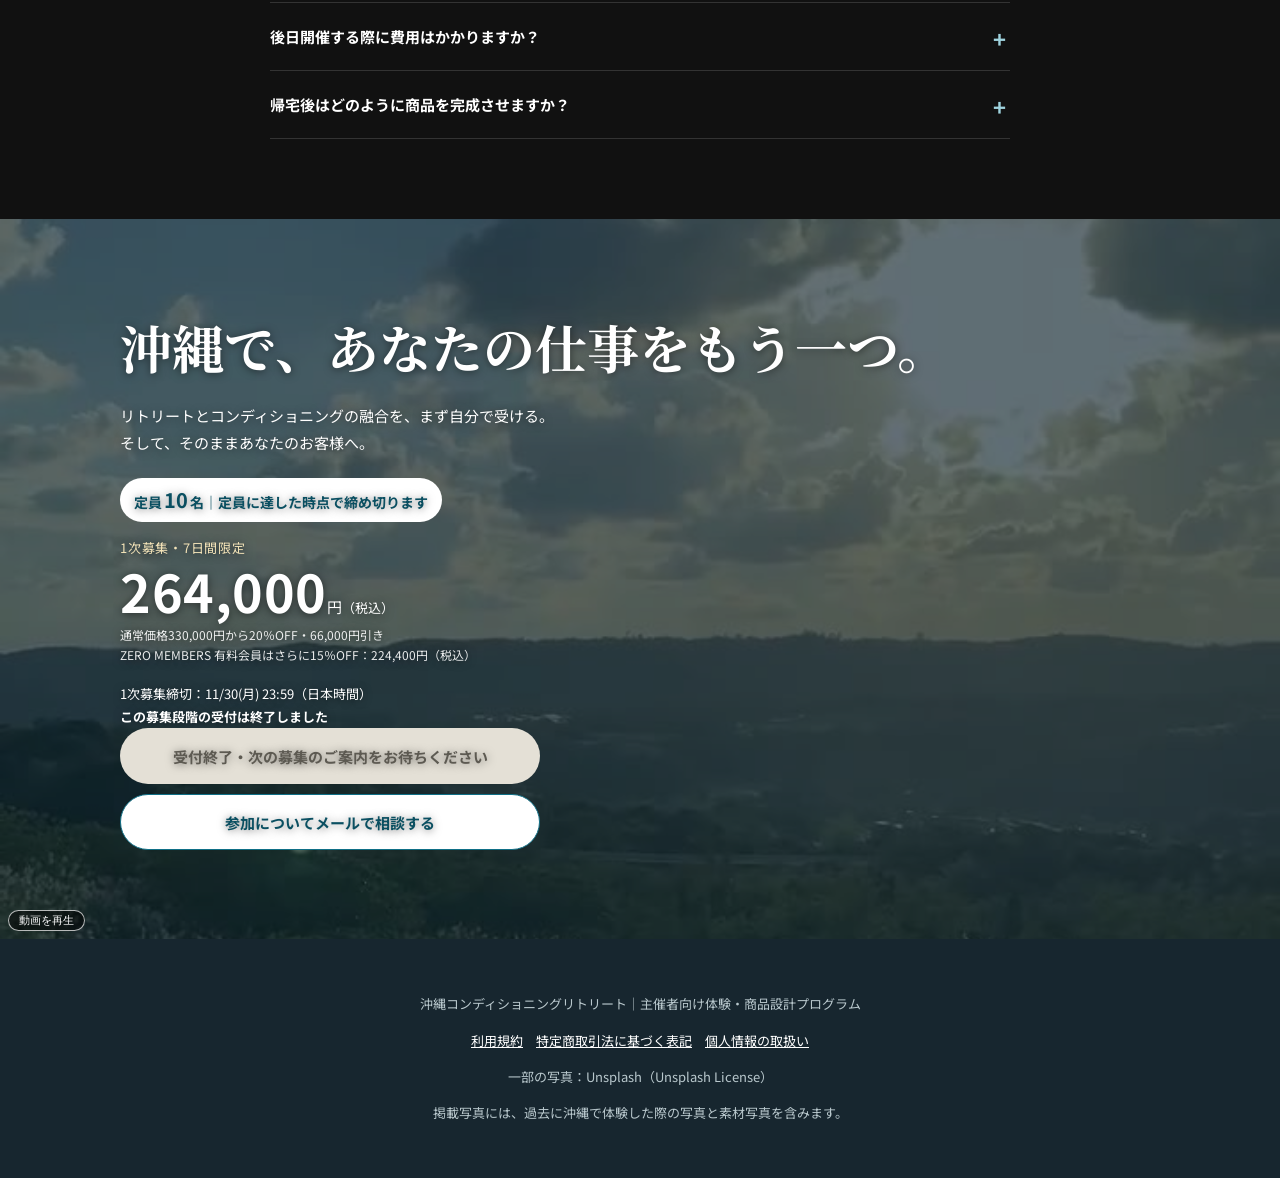
==== commit 319cb351: "ヘッドコンディショニングが学べることを追加、年会費・有効期限の表記を削除 Co-Authored-By: Claude Opus 5.5 <noreply@anthropic.com>" ====
--- a/index.html
+++ b/index.html
@@ -4,11 +4,11 @@
 <meta charset="utf-8">
 <meta name="viewport" content="width=device-width,initial-scale=1">
 <title>沖縄で、自分の仕事をつくる｜沖縄コンディショニングリトリート（トレーナー・整体師・セラピスト向け）</title>
-<meta name="description" content="リトリートとコンディショニングを融合した、2泊3日の沖縄コンディショニングリトリート。受けたら、そのまま自分のお客様に提供できる形まで用意した、身体の専門家のためのプログラムです。定員10名。">
+<meta name="description" content="リトリートとコンディショニングを融合した、2泊3日の沖縄コンディショニングリトリート。原口のヘッドコンディショニングの技術も学べて、受けたらそのまま自分のお客様に提供できる、身体の専門家のためのプログラムです。定員10名。">
 <meta name="robots" content="noindex">
 <meta property="og:type" content="website">
 <meta property="og:title" content="沖縄で、自分の仕事をつくる｜沖縄コンディショニングリトリート（トレーナー・整体師・セラピスト向け）">
-<meta property="og:description" content="リトリートとコンディショニングを融合した、2泊3日の沖縄コンディショニングリトリート。受けたら、そのまま自分のお客様に提供できる形まで用意した、身体の専門家のためのプログラムです。定員10名。">
+<meta property="og:description" content="リトリートとコンディショニングを融合した、2泊3日の沖縄コンディショニングリトリート。原口のヘッドコンディショニングの技術も学べて、受けたらそのまま自分のお客様に提供できる、身体の専門家のためのプログラムです。定員10名。">
 
 
 <meta name="twitter:card" content="summary_large_image">
@@ -55,9 +55,10 @@
     <ol class="diff-cards">
       <li class="reveal" style="--d:0"><p class="dc-n">MIND</p><h3>心をほどく</h3><p>朝ヨガ、芝生メディテーション、夜のクリスタルボウル。</p></li>
       <li class="reveal" style="--d:1"><p class="dc-n">BODY</p><h3>身体をみる</h3><p>評価から始め、海と森で動き、ケアと再評価でふり返る。</p></li>
-      <li class="reveal" style="--d:2"><p class="dc-n">WORK</p><h3>そのまま届けられる</h3><p>受けた2泊3日を、あなたのお客様向けに提供できる。<br><small>（商品設計・現地連携つき）</small></p></li>
-    </ol>
-    <p class="diff-line reveal">身体を評価してから、海へ。<br class="sp">ZERO式の考え方を、沖縄の自然の中で。</p>
+      <li class="reveal" style="--d:2"><p class="dc-n">SKILL</p><h3>技術も学べる</h3><p>原口の<b>ヘッドコンディショニング</b>を、現地で学べます。</p></li>
+      <li class="reveal" style="--d:3"><p class="dc-n">WORK</p><h3>そのまま届けられる</h3><p>受けた2泊3日を、あなたのお客様向けに提供できる。<br><small>（商品設計・現地連携つき）</small></p></li>
+    </ol>
+    <p class="diff-line reveal">リトリートを学び、<br class="sp">ヘッドコンディショニングの技術も身につける。</p>
   </div>
 </section>
 
@@ -105,11 +106,12 @@
     <p class="eyebrow reveal">WHAT YOU GET</p>
     <h2 id="gain-title" class="reveal">このプログラムで、<br class="sp">あなたが手にするもの</h2>
     <ol class="gains">
-      <li class="reveal"><span class="g-n">1</span><div><h3>沖縄リトリートを開催できる「提供権」</h3><p>年会費なし・有効期限なし。</p></div></li>
-      <li class="reveal"><span class="g-n">2</span><div><h3>あなたのお客様向けにカスタマイズした商品</h3><p>テーマ・日程・価格まで一緒に組み立てます。</p></div></li>
-      <li class="reveal"><span class="g-n">3</span><div><h3>すぐに募集を始められる素材</h3><p>募集原稿・告知文・しおり・進行表をお渡しします。</p></div></li>
-      <li class="reveal"><span class="g-n">4</span><div><h3>現地スタッフとの連携</h3><p>アクティビティは現地スタッフが担当します。</p></div></li>
-      <li class="reveal"><span class="g-n">5</span><div><h3>専門性を活かす組み立て方</h3><p>あなたの技術が、そのまま価値になります。</p></div></li>
+      <li class="reveal"><span class="g-n">1</span><div><h3>原口の「ヘッドコンディショニング」の技術</h3><p>リトリートで使うコンディショニングを、現地で学べます。</p></div></li>
+      <li class="reveal"><span class="g-n">2</span><div><h3>沖縄リトリートを開催できる「提供権」</h3><p>指定のプログラムと現地連携で、あなたが開催できます。</p></div></li>
+      <li class="reveal"><span class="g-n">3</span><div><h3>あなたのお客様向けにカスタマイズした商品</h3><p>テーマ・日程・価格まで一緒に組み立てます。</p></div></li>
+      <li class="reveal"><span class="g-n">4</span><div><h3>すぐに募集を始められる素材</h3><p>募集原稿・告知文・しおり・進行表をお渡しします。</p></div></li>
+      <li class="reveal"><span class="g-n">5</span><div><h3>現地スタッフとの連携</h3><p>アクティビティは現地スタッフが担当します。</p></div></li>
+      <li class="reveal"><span class="g-n">6</span><div><h3>専門性を活かす組み立て方</h3><p>あなたの技術が、そのまま価値になります。</p></div></li>
     </ol>
       <div class="mid-cta reveal"><p>このすべてが、1次募集なら264,000円（税込）。</p><p class="seats">定員<b>10</b>名｜定員に達した時点で締め切ります</p><div class="cta-row"><a class="btn btn-main " href="https://docs.google.com/forms/d/e/1FAIpQLSc7p62Bwk0a13JVbRW-wJLX-RiBQzRGnYQalchs_M_3qzDAxg/viewform" data-stage-cta data-start="2026-11-24T00:00:00+09:00" target="_blank" rel="noopener">1次募集に申し込む<small>264,000円（税込）</small></a></div></div>
 </div>
@@ -142,7 +144,7 @@
       <p class="host-role">コンディショニング担当</p>
       <p class="small">はらぐち のりあつ／TOTAL BODY FITNESS THEORY 代表／ZERO式 founder</p>
       <p class="small">パーソナルトレーナー兼整体師として12年以上。「ZERO式」12コンテンツを開発。</p>
-      <p class="why-one">リトリートとコンディショニングを融合した、<b>このプログラムをつくりました</b>。<br>受けた人が、そのまま主催できる形まで。</p>
+      <p class="why-one">リトリートとコンディショニングを融合した、<b>このプログラムをつくりました</b>。<br>来れば、ヘッドコンディショニングの技術も学べます。</p>
       <p class="small">NASM-PES（民間資格）／NSCA-CPT（民間資格）／人体解剖実習（5回）　※整体師は国家資格ではありません。</p>
     </div>
   </div>
@@ -235,7 +237,7 @@
         <dt>お支払い時期</dt><dd>一括払い：受付完了の連絡から7日以内／分割払い（銀行振込・3回まで）：1回目は受付完了の連絡から7日以内、最終回は開催日の14日前まで。各回の金額と期日は受付完了の連絡でお知らせします。</dd>
         <dt>受講料に含まれるもの</dt><dd>全オプションの体験（2泊3日）、コンディショニング、提供権、個別の商品設計（1商品）と募集素材・しおり等の制作。商品設計と提供権は、どの募集段階でも含まれます。</dd>
         <dt>宿泊・食事・現地移動・航空券</dt><dd>含まれるもの：プログラム内の全体験（アクティビティ）、コンディショニング、提供権、個別の商品設計（1商品）と募集素材・しおり等の制作<br>含まれないもの：航空券・沖縄までの交通費、現地での移動費、宿泊費、食事代、個人的な費用</dd>
-        <dt>お客様向けに開催するときの費用</dt><dd>現地のアクティビティ料金・施設利用料などが開催ごとに別途かかります。提供権の年会費はかかりません（有効期限なし）。</dd>
+        <dt>お客様向けに開催するときの費用</dt><dd>現地のアクティビティ料金・施設利用料などが開催ごとに別途かかります。</dd>
         <dt>定員</dt><dd>10名限定（最少催行人数5名）</dd>
         <dt>開催場所</dt><dd>沖縄県／集合：沖縄県内の「アジト」（詳しい場所は、お申し込み後にご案内します）</dd>
         <dt>宿泊</dt><dd>各自でご手配ください（おすすめの宿泊施設：ロハス）</dd>
@@ -249,7 +251,7 @@
   <div class="wrap narrow">
     <p class="eyebrow reveal">FAQ</p>
     <h2 id="faq-title" class="reveal">よくある質問</h2>
-    <details class="qa"><summary>どんな専門家が対象ですか？</summary><p>パーソナルトレーナー、整体師、セラピスト、ジム・サロン運営者など、ご自身のお客様にリトリートを提供したい身体の専門家の方が対象です。一般のお客様向けの募集ではありません。</p></details><details class="qa"><summary>サーフィンやSUPが初めてでも参加できますか？</summary><p>各体験は現地の専門スタッフのもとで行う短時間の導入体験として計画しています。初めての方の受け入れ条件は現地事業者に確認のうえ、募集時にご案内します。ご不安な点は事前にご相談ください。</p></details><details class="qa"><summary>泳ぎが得意ではない場合は？</summary><p>水上の体験は、安全装備の着用や現地スタッフの判断のもとで行う予定です。受け入れ条件は現地事業者に確認中のため、お申し込み前にご相談ください。体調や状況によって、見学や別の過ごし方を選ぶこともできるよう調整します。</p></details><details class="qa"><summary>提供権とは何ですか？</summary><p>指定のプログラム・教材・現地連携の仕組みを使って、ご自身のお客様向けにリトリートを開催・提供できる権利です。各アクティビティを単独で指導できる資格や、施設を自由に使える権利ではありません。開催は、現地の専門スタッフと連携し、施設・事業者の空き状況や条件に合わせて調整します。年会費はなし、有効期限なしです。お客様向けに開催するときの現地費用は、開催ごとに別途かかります。名称の使用範囲など細かな条件は、お申し込み前にご案内します。</p></details><details class="qa"><summary>自分のお客様向けに、どこまでカスタマイズしてもらえますか？</summary><p>参加者ごとに、まず1つの商品を一緒に組み立てます。対象のお客様の整理、テーマ、体験の組み合わせ、日程・定員、原価と販売価格、募集ページ原稿、SNS・LINEの告知文、申込案内、参加者用しおり、当日の進行表、雨天時の変更案が対象です。Webサイトの制作、予約・決済システムの実装、広告運用、集客代行、現地同行は含まれません。納期・修正回数・サポート期間は確定次第ご案内します。</p></details><details class="qa"><summary>宿泊、食事、航空券、現地移動は含まれますか？</summary><p>含まれるもの：プログラム内の全体験（アクティビティ）、コンディショニング、提供権、個別の商品設計（1商品）と募集素材・しおり等の制作／含まれないもの：航空券・沖縄までの交通費、現地での移動費、宿泊費、食事代、個人的な費用</p></details><details class="qa"><summary>雨や台風の場合はどうなりますか？</summary><p>掲載スケジュールは仮予定です。天候・風・波・現地の状況により、内容・時間・開催場所が変更となる場合があります。台風などで移動や滞在に支障がある場合は、延期・中止を判断します。当日の天候などで一部の体験が実施できない場合は、ダム湖・陸上・室内などのプログラムに切り替え、個別の返金は行いません。台風などによる中止の場合は参加費を全額返金します（航空券・宿泊費などは補償しません）。詳しくはキャンセルポリシーをご確認ください。</p></details><details class="qa"><summary>後日開催する際に費用はかかりますか？</summary><p>お客様向けに開催する際の費用（現地のアクティビティ料金・施設利用料など）は、受講料とは別に開催ごとにかかります。提供権の年会費はかかりません。</p></details><details class="qa"><summary>帰宅後はどのように商品を完成させますか？</summary><p>現地で商品設計のヒアリングを行い、帰宅後に運営側が設計・制作して納品します。納品物をもとに、ご自身のお客様への募集・開催を進めていただきます。</p></details>
+    <details class="qa"><summary>どんな専門家が対象ですか？</summary><p>パーソナルトレーナー、整体師、セラピスト、ジム・サロン運営者など、ご自身のお客様にリトリートを提供したい身体の専門家の方が対象です。一般のお客様向けの募集ではありません。</p></details><details class="qa"><summary>サーフィンやSUPが初めてでも参加できますか？</summary><p>各体験は現地の専門スタッフのもとで行う短時間の導入体験として計画しています。初めての方の受け入れ条件は現地事業者に確認のうえ、募集時にご案内します。ご不安な点は事前にご相談ください。</p></details><details class="qa"><summary>泳ぎが得意ではない場合は？</summary><p>水上の体験は、安全装備の着用や現地スタッフの判断のもとで行う予定です。受け入れ条件は現地事業者に確認中のため、お申し込み前にご相談ください。体調や状況によって、見学や別の過ごし方を選ぶこともできるよう調整します。</p></details><details class="qa"><summary>提供権とは何ですか？</summary><p>指定のプログラム・教材・現地連携の仕組みを使って、ご自身のお客様向けにリトリートを開催・提供できる権利です。各アクティビティを単独で指導できる資格や、施設を自由に使える権利ではありません。開催は、現地の専門スタッフと連携し、施設・事業者の空き状況や条件に合わせて調整します。お客様向けに開催するときの現地費用は、開催ごとに別途かかります。名称の使用範囲など細かな条件は、お申し込み前にご案内します。</p></details><details class="qa"><summary>自分のお客様向けに、どこまでカスタマイズしてもらえますか？</summary><p>参加者ごとに、まず1つの商品を一緒に組み立てます。対象のお客様の整理、テーマ、体験の組み合わせ、日程・定員、原価と販売価格、募集ページ原稿、SNS・LINEの告知文、申込案内、参加者用しおり、当日の進行表、雨天時の変更案が対象です。Webサイトの制作、予約・決済システムの実装、広告運用、集客代行、現地同行は含まれません。納期・修正回数・サポート期間は確定次第ご案内します。</p></details><details class="qa"><summary>宿泊、食事、航空券、現地移動は含まれますか？</summary><p>含まれるもの：プログラム内の全体験（アクティビティ）、コンディショニング、提供権、個別の商品設計（1商品）と募集素材・しおり等の制作／含まれないもの：航空券・沖縄までの交通費、現地での移動費、宿泊費、食事代、個人的な費用</p></details><details class="qa"><summary>雨や台風の場合はどうなりますか？</summary><p>掲載スケジュールは仮予定です。天候・風・波・現地の状況により、内容・時間・開催場所が変更となる場合があります。台風などで移動や滞在に支障がある場合は、延期・中止を判断します。当日の天候などで一部の体験が実施できない場合は、ダム湖・陸上・室内などのプログラムに切り替え、個別の返金は行いません。台風などによる中止の場合は参加費を全額返金します（航空券・宿泊費などは補償しません）。詳しくはキャンセルポリシーをご確認ください。</p></details><details class="qa"><summary>後日開催する際に費用はかかりますか？</summary><p>お客様向けに開催する際の費用（現地のアクティビティ料金・施設利用料など）は、受講料とは別に開催ごとにかかります。</p></details><details class="qa"><summary>帰宅後はどのように商品を完成させますか？</summary><p>現地で商品設計のヒアリングを行い、帰宅後に運営側が設計・制作して納品します。納品物をもとに、ご自身のお客様への募集・開催を進めていただきます。</p></details>
   </div>
 </section>
 
--- a/assets/style.css
+++ b/assets/style.css
@@ -498,3 +498,6 @@
 .ht-main{white-space:normal}
 @media(max-width:767px){.ht-main{font-size:1em}}
 .tone-white .marquee{color:#7a5e2a;border-color:var(--line)}
+@media(min-width:768px){.diff-cards{grid-template-columns:repeat(2,1fr)}}
+@media(min-width:1100px){.diff-cards{grid-template-columns:repeat(4,1fr)}}
+.diff-cards li b{color:var(--sea-d)}
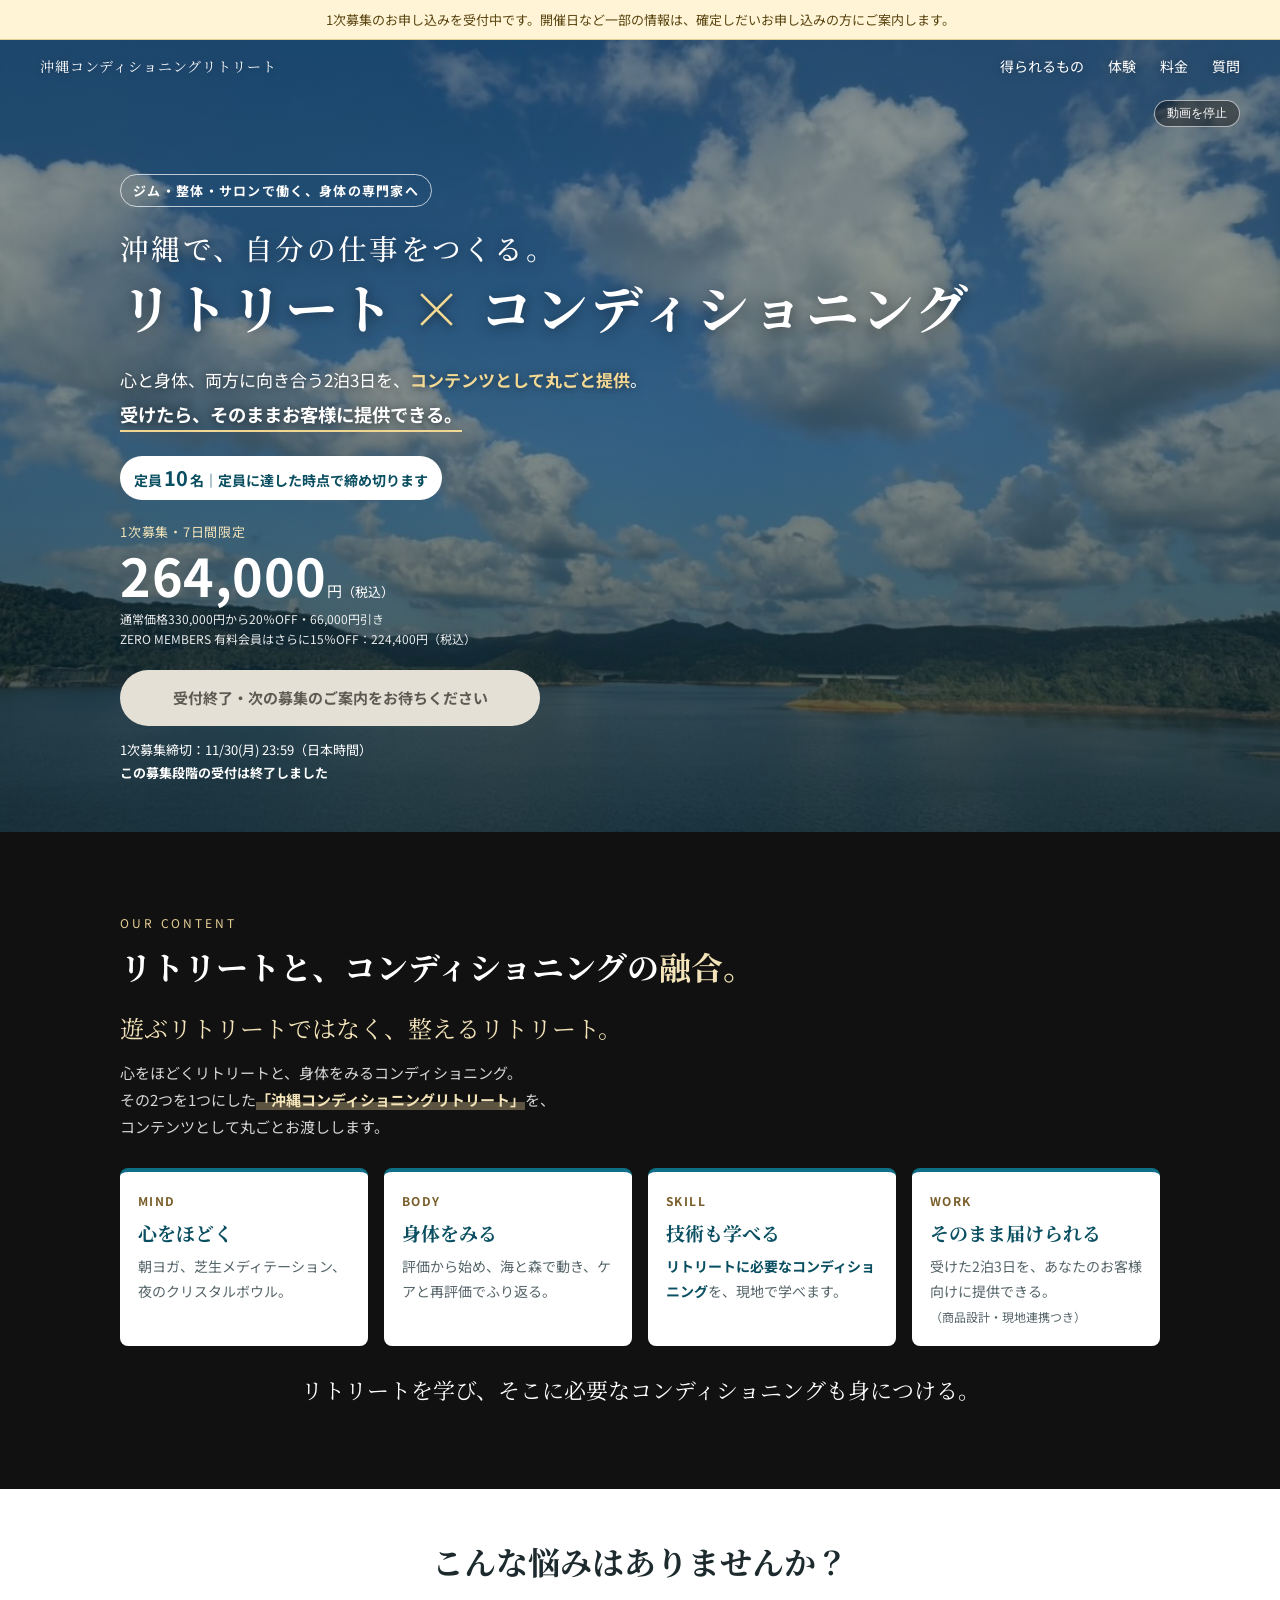
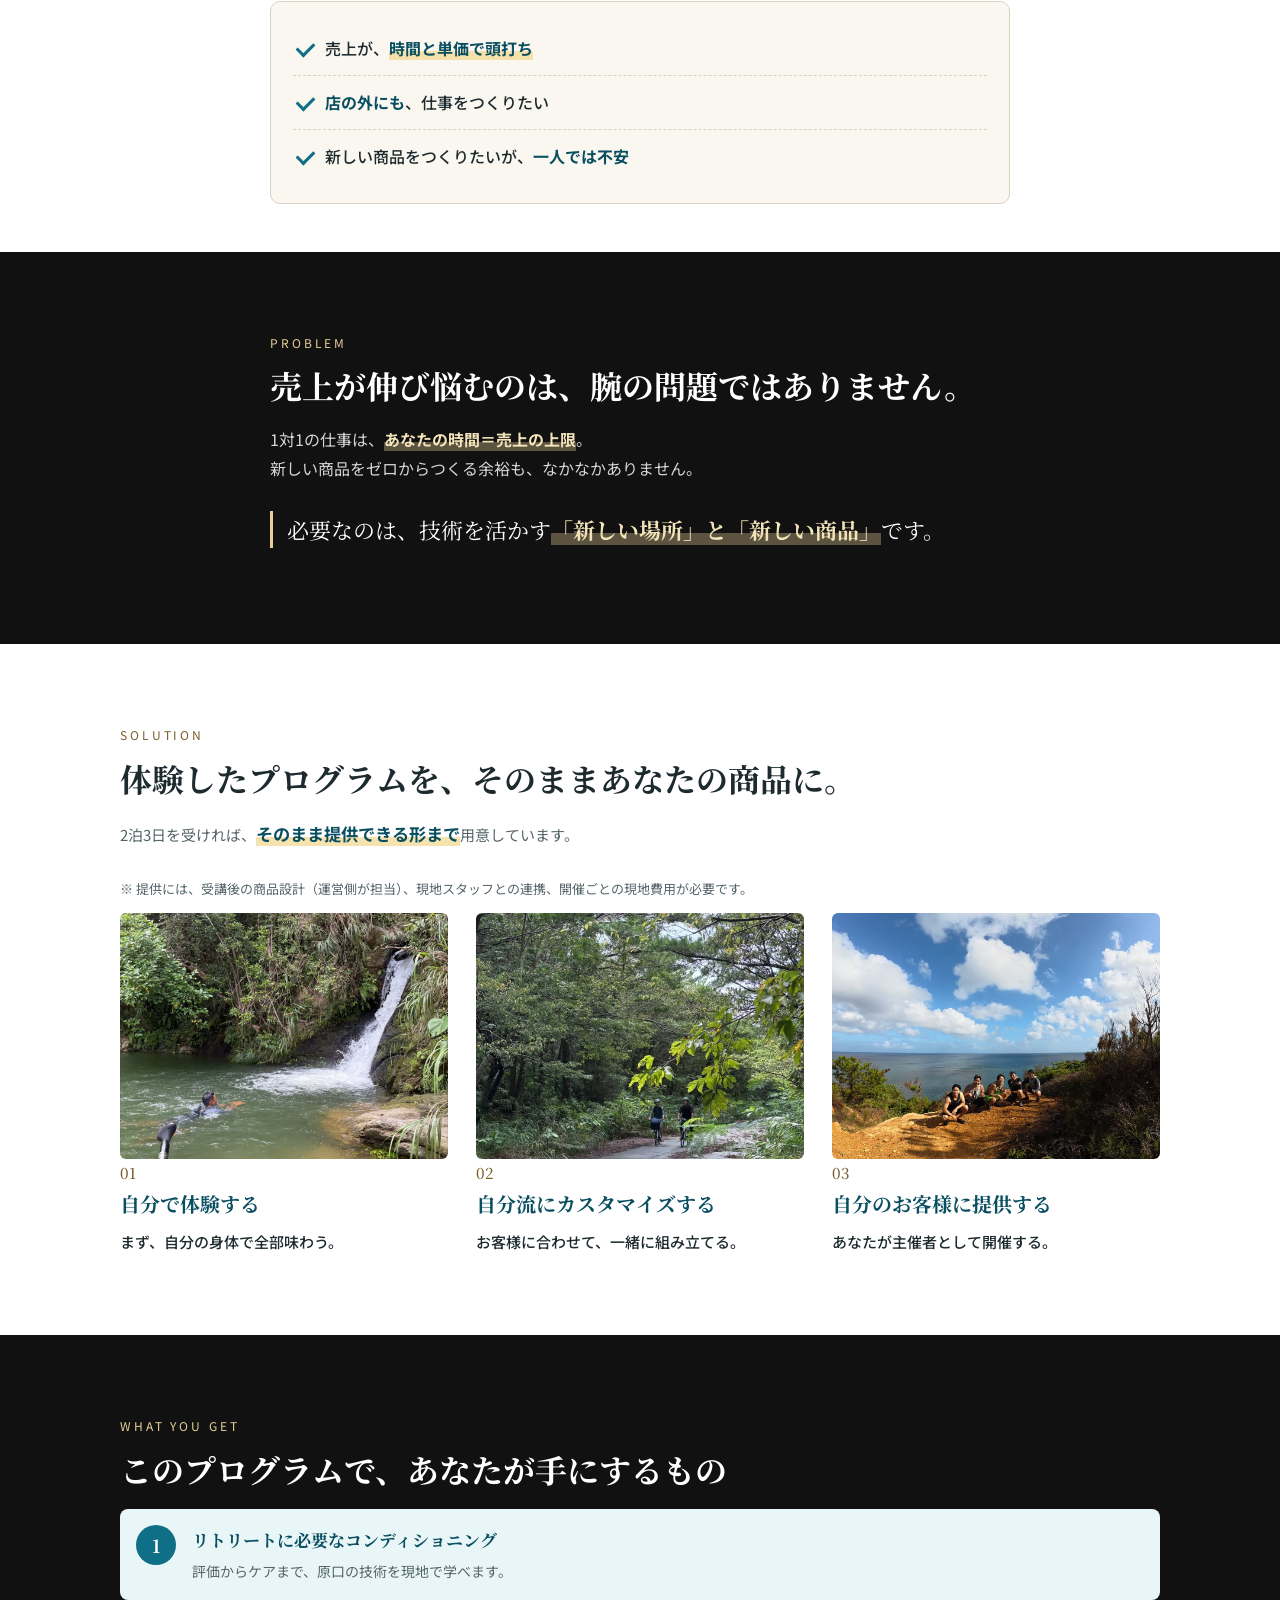
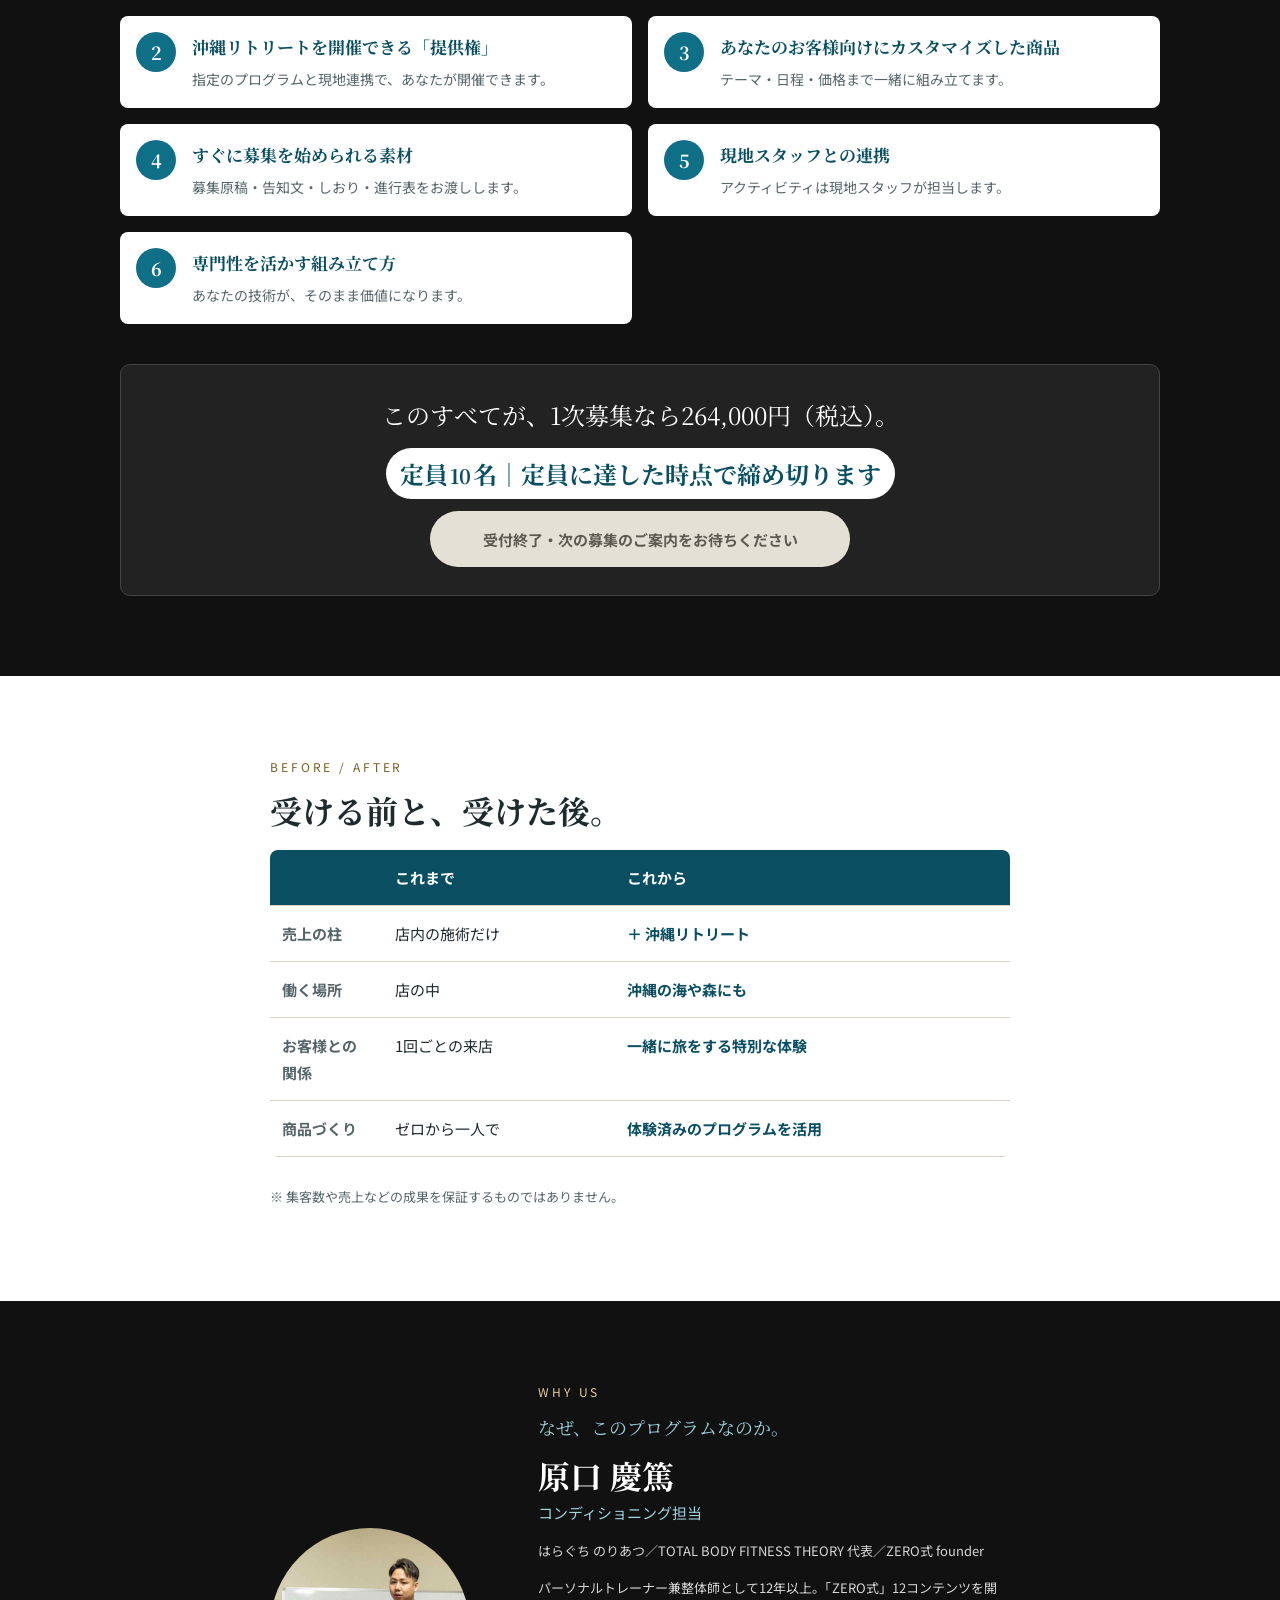
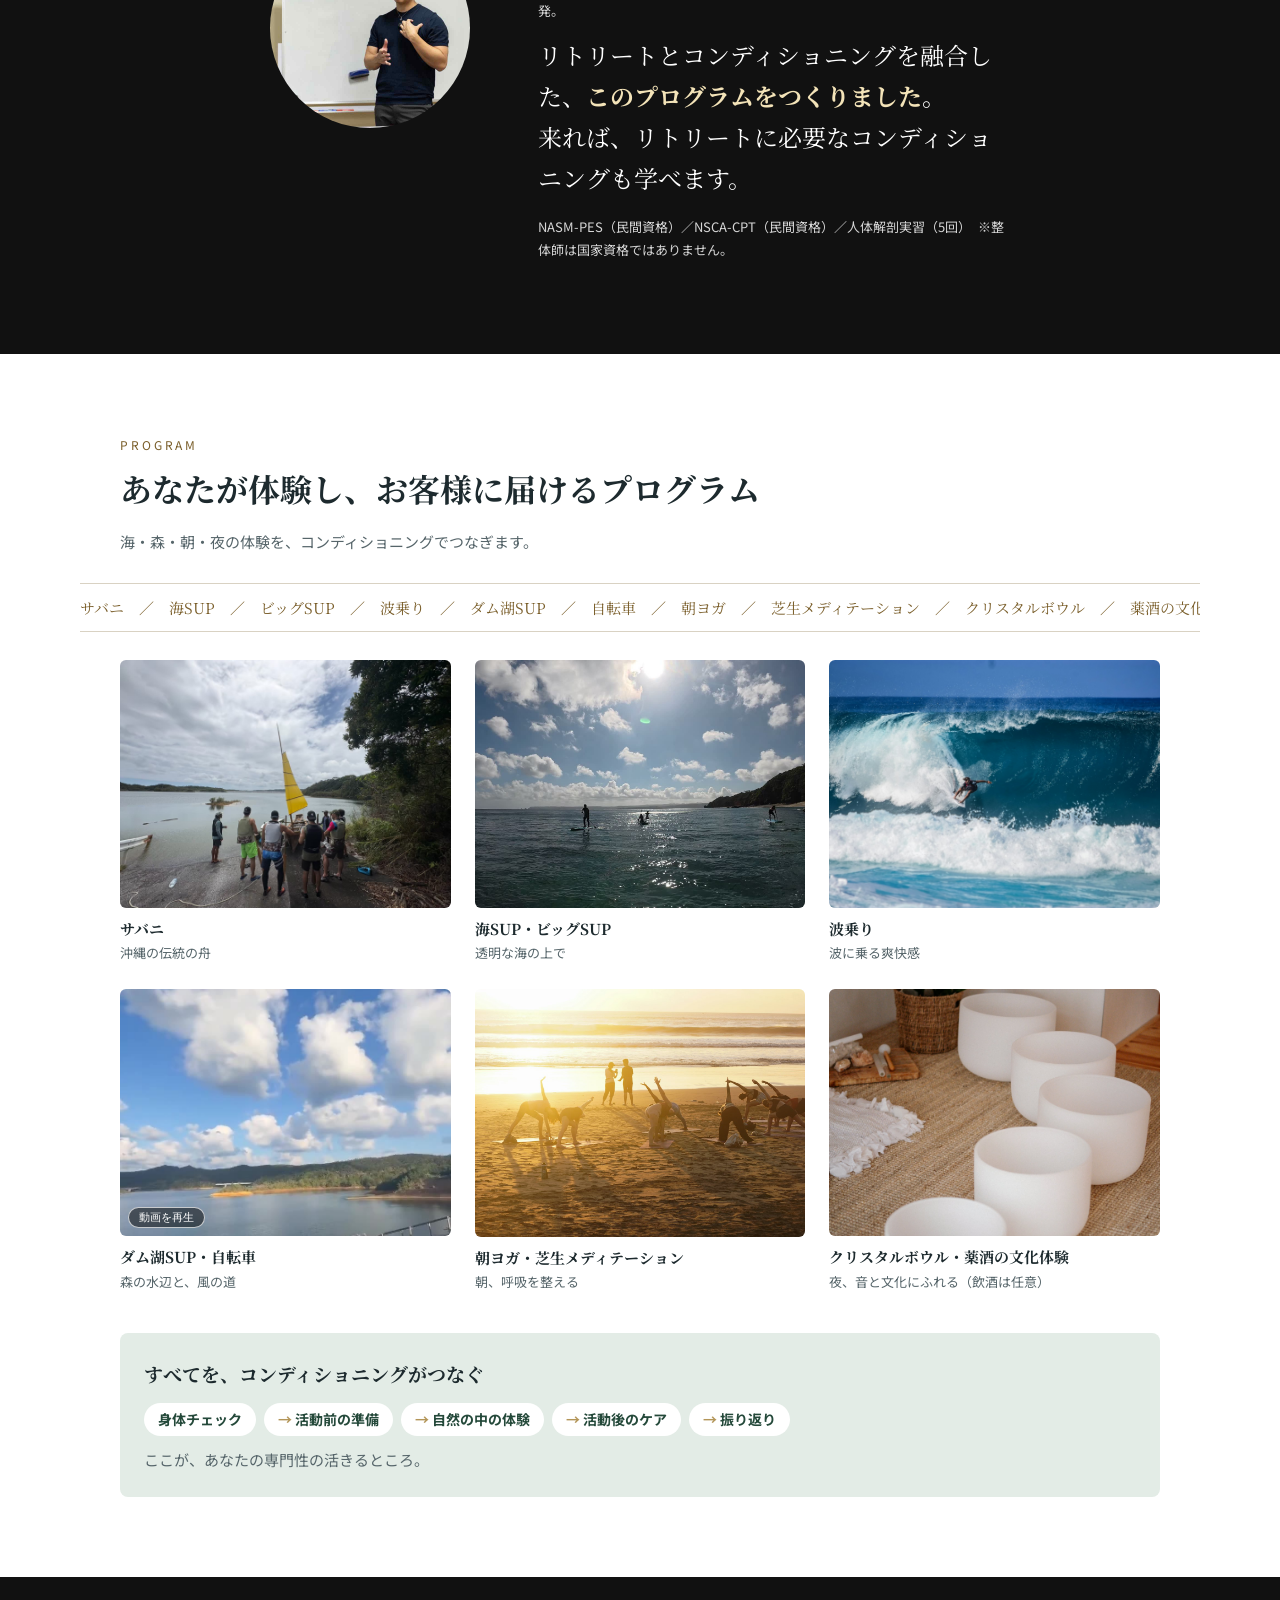
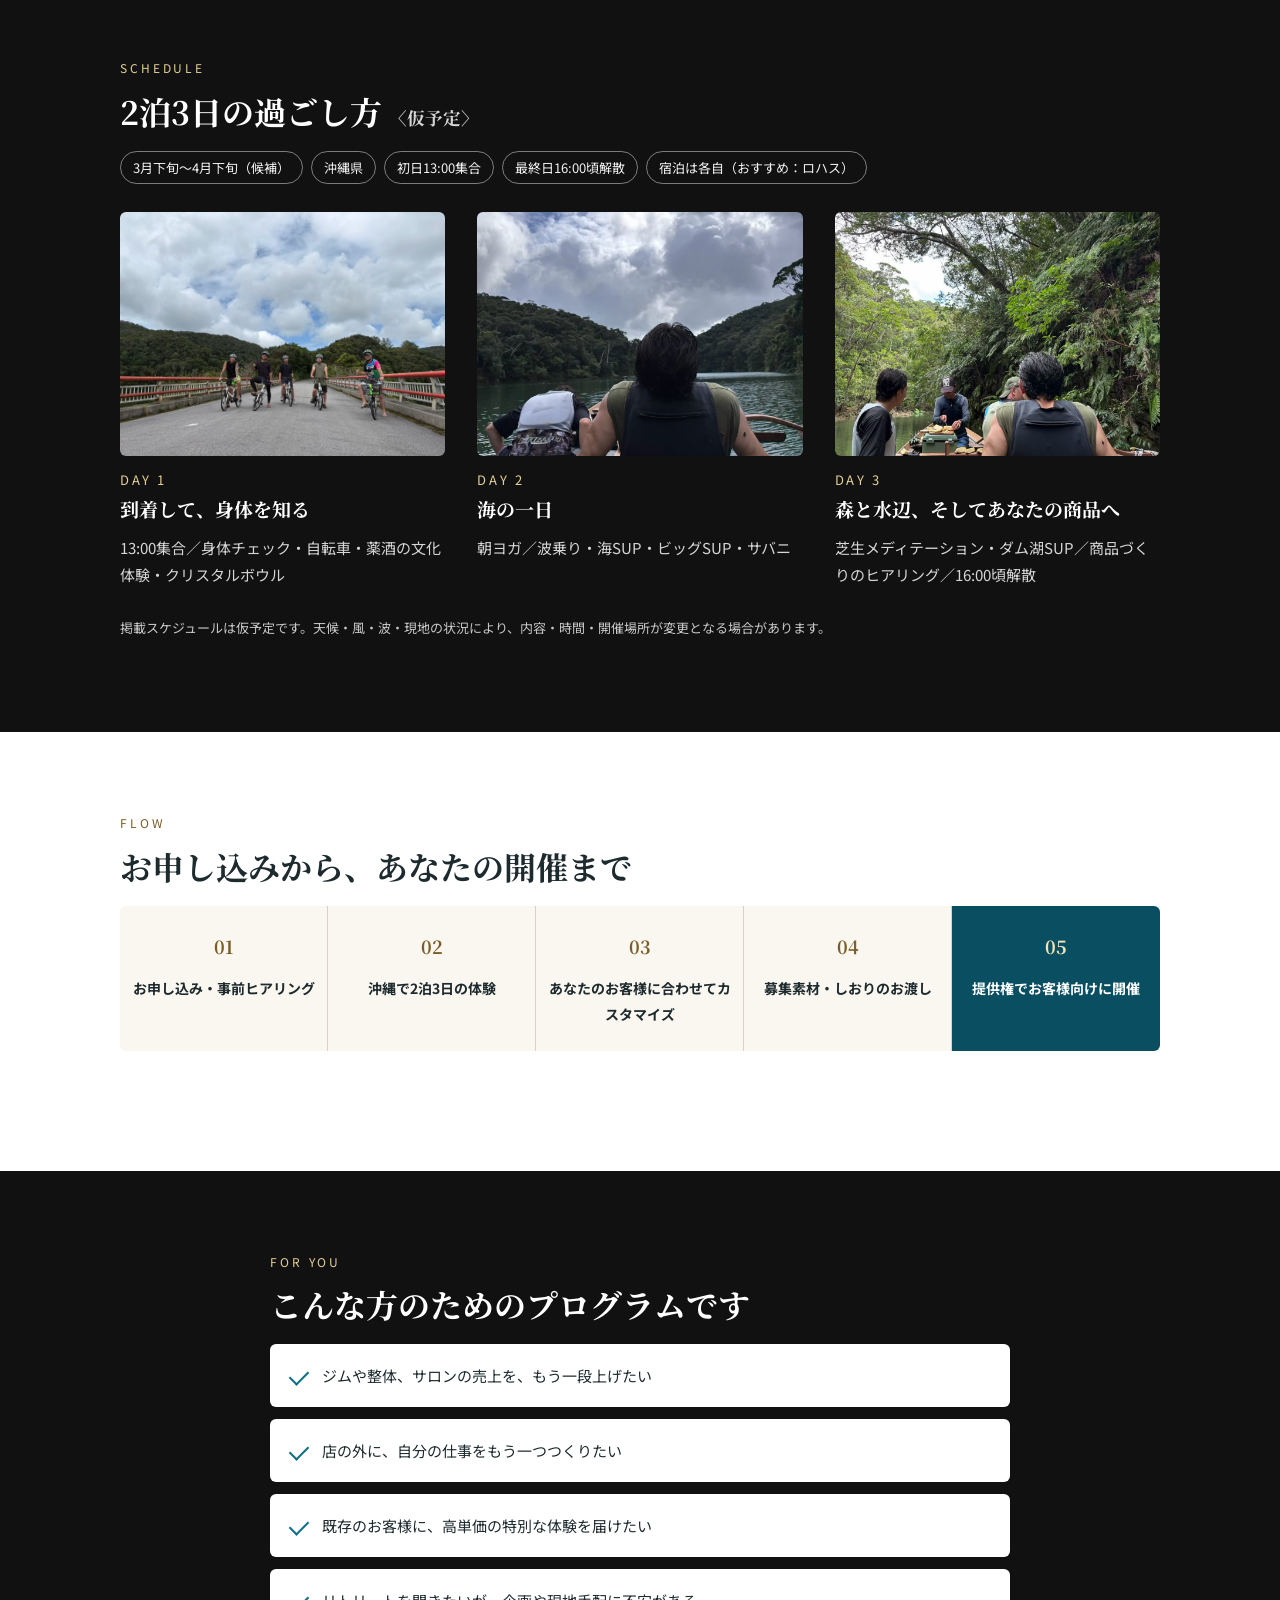
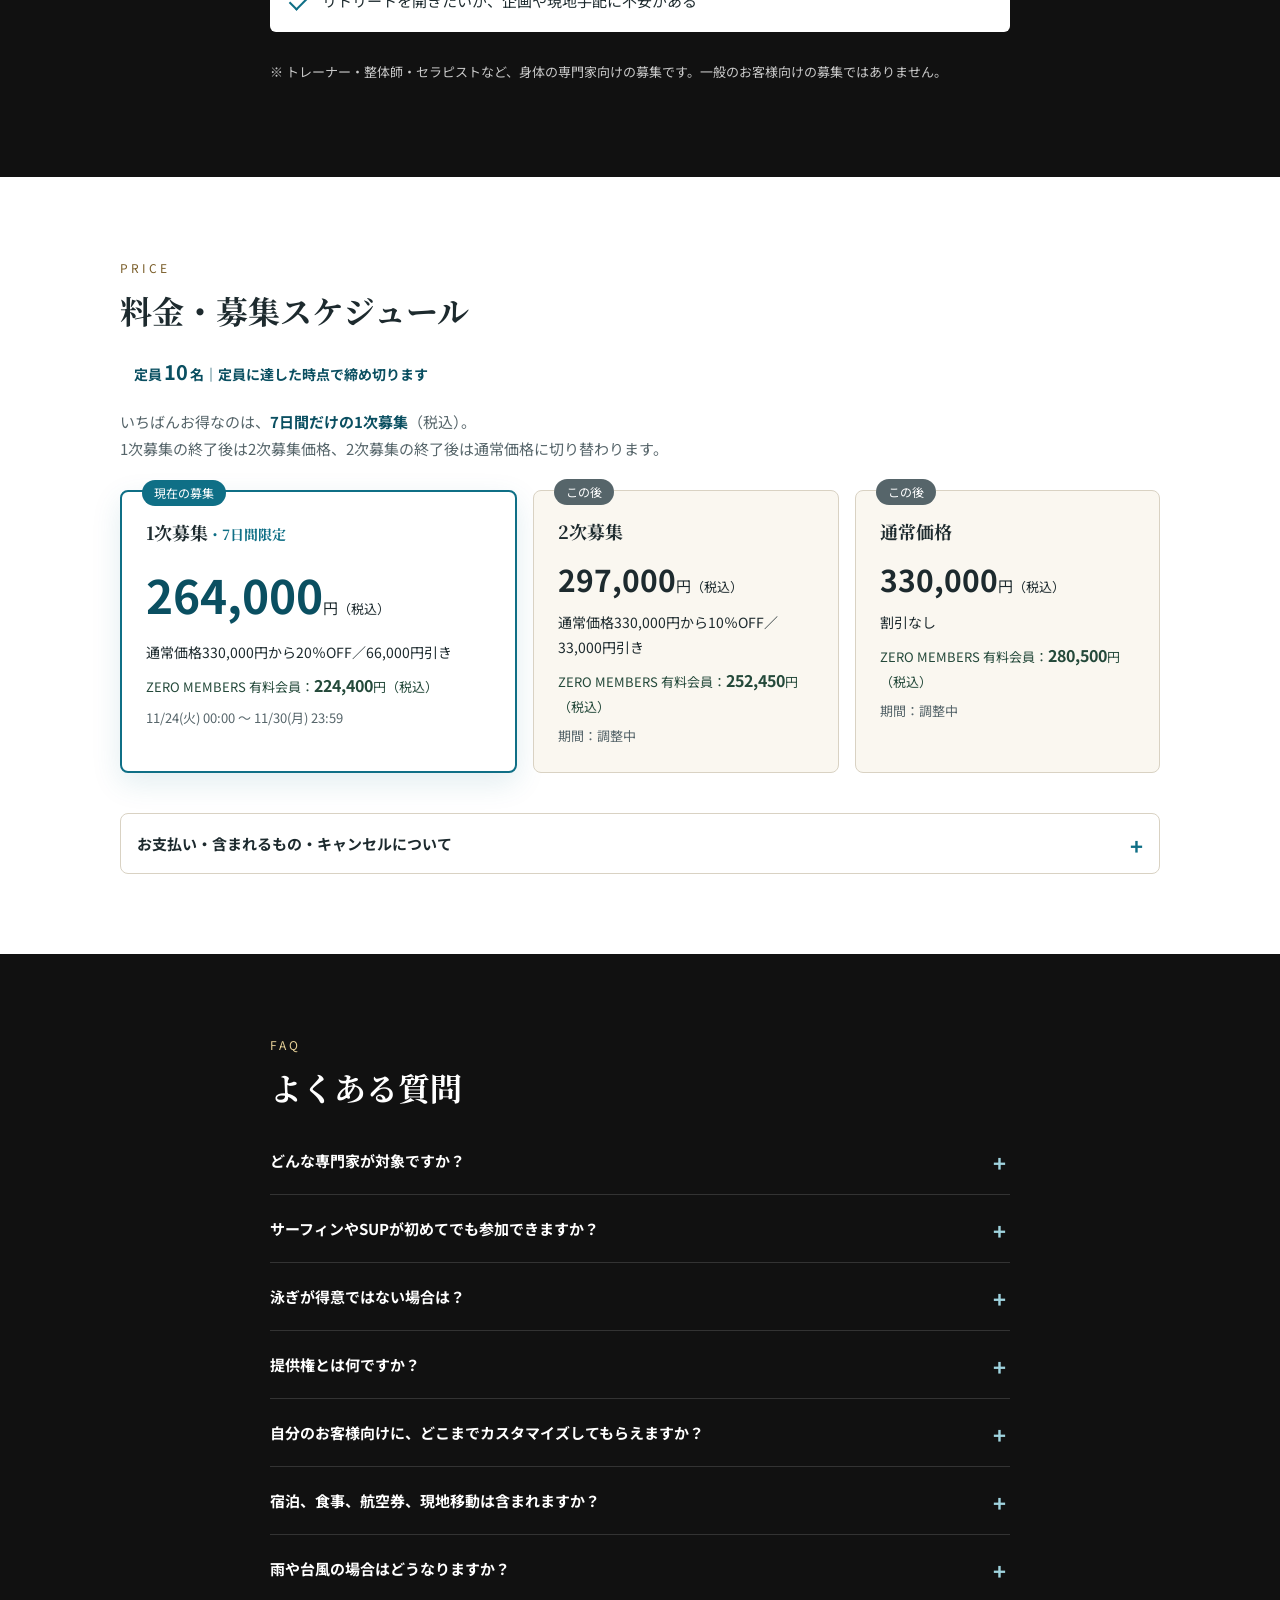
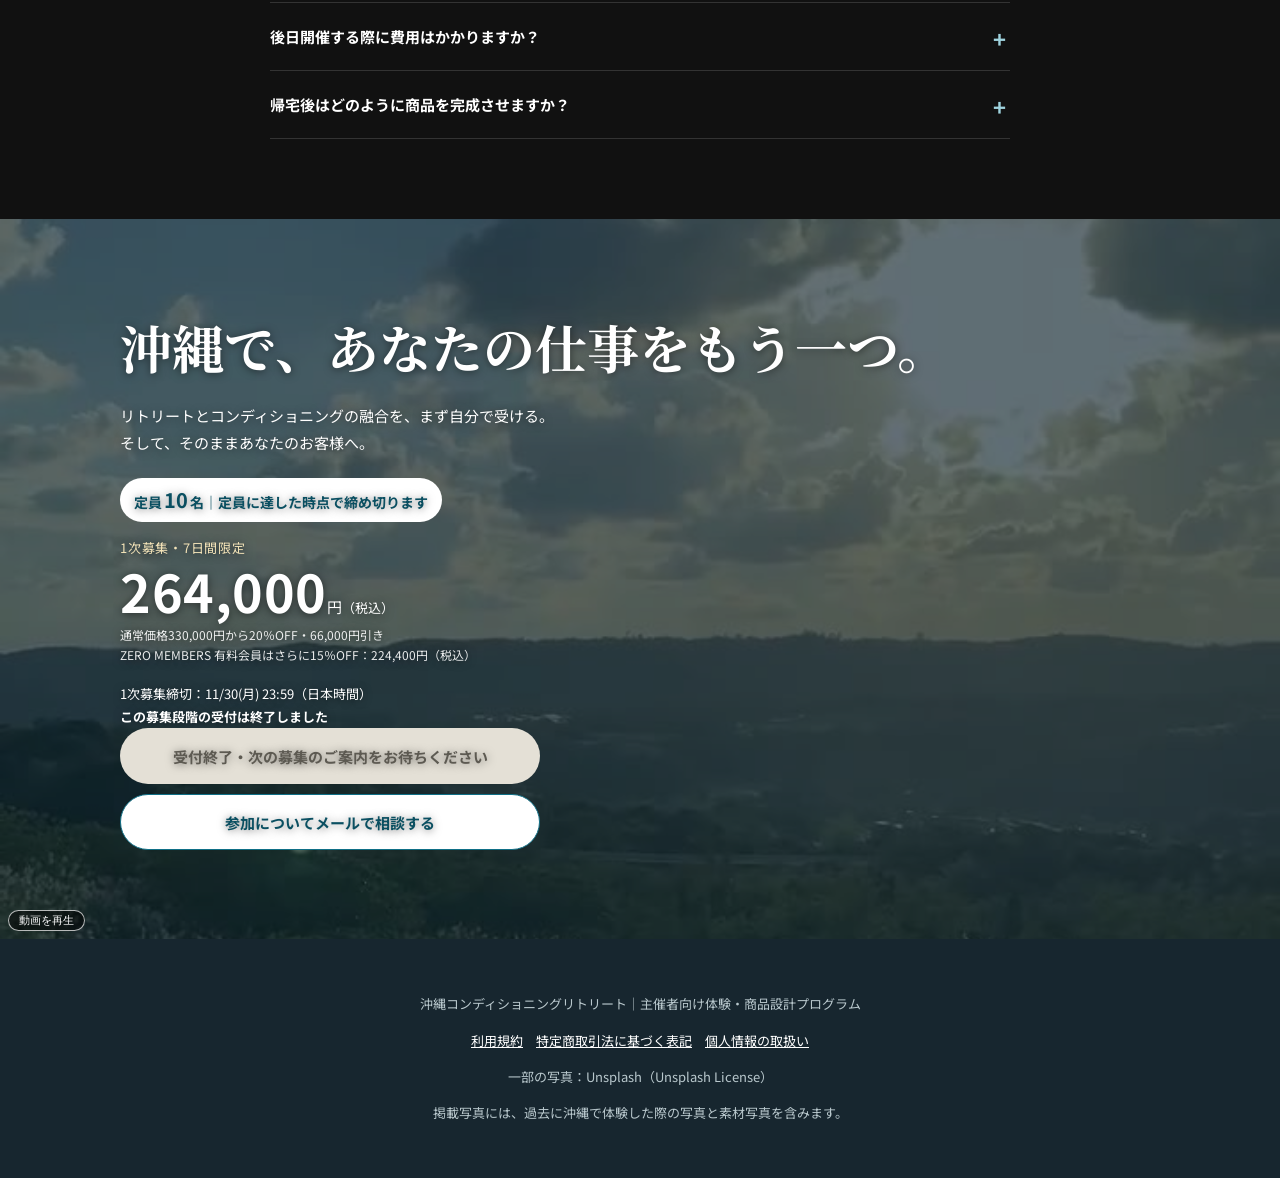
==== commit 5123ed41: "学べる内容を「リトリートに必要なコンディショニング」に変更 Co-Authored-By: Claude Opus 5.5 <noreply@anthropic.com>" ====
--- a/index.html
+++ b/index.html
@@ -4,11 +4,11 @@
 <meta charset="utf-8">
 <meta name="viewport" content="width=device-width,initial-scale=1">
 <title>沖縄で、自分の仕事をつくる｜沖縄コンディショニングリトリート（トレーナー・整体師・セラピスト向け）</title>
-<meta name="description" content="リトリートとコンディショニングを融合した、2泊3日の沖縄コンディショニングリトリート。原口のヘッドコンディショニングの技術も学べて、受けたらそのまま自分のお客様に提供できる、身体の専門家のためのプログラムです。定員10名。">
+<meta name="description" content="リトリートとコンディショニングを融合した、2泊3日の沖縄コンディショニングリトリート。リトリートに必要なコンディショニングも学べて、受けたらそのまま自分のお客様に提供できる、身体の専門家のためのプログラムです。定員10名。">
 <meta name="robots" content="noindex">
 <meta property="og:type" content="website">
 <meta property="og:title" content="沖縄で、自分の仕事をつくる｜沖縄コンディショニングリトリート（トレーナー・整体師・セラピスト向け）">
-<meta property="og:description" content="リトリートとコンディショニングを融合した、2泊3日の沖縄コンディショニングリトリート。原口のヘッドコンディショニングの技術も学べて、受けたらそのまま自分のお客様に提供できる、身体の専門家のためのプログラムです。定員10名。">
+<meta property="og:description" content="リトリートとコンディショニングを融合した、2泊3日の沖縄コンディショニングリトリート。リトリートに必要なコンディショニングも学べて、受けたらそのまま自分のお客様に提供できる、身体の専門家のためのプログラムです。定員10名。">
 
 
 <meta name="twitter:card" content="summary_large_image">
@@ -55,10 +55,10 @@
     <ol class="diff-cards">
       <li class="reveal" style="--d:0"><p class="dc-n">MIND</p><h3>心をほどく</h3><p>朝ヨガ、芝生メディテーション、夜のクリスタルボウル。</p></li>
       <li class="reveal" style="--d:1"><p class="dc-n">BODY</p><h3>身体をみる</h3><p>評価から始め、海と森で動き、ケアと再評価でふり返る。</p></li>
-      <li class="reveal" style="--d:2"><p class="dc-n">SKILL</p><h3>技術も学べる</h3><p>原口の<b>ヘッドコンディショニング</b>を、現地で学べます。</p></li>
+      <li class="reveal" style="--d:2"><p class="dc-n">SKILL</p><h3>技術も学べる</h3><p><b>リトリートに必要なコンディショニング</b>を、現地で学べます。</p></li>
       <li class="reveal" style="--d:3"><p class="dc-n">WORK</p><h3>そのまま届けられる</h3><p>受けた2泊3日を、あなたのお客様向けに提供できる。<br><small>（商品設計・現地連携つき）</small></p></li>
     </ol>
-    <p class="diff-line reveal">リトリートを学び、<br class="sp">ヘッドコンディショニングの技術も身につける。</p>
+    <p class="diff-line reveal">リトリートを学び、<br class="sp">そこに必要なコンディショニングも身につける。</p>
   </div>
 </section>
 
@@ -106,7 +106,7 @@
     <p class="eyebrow reveal">WHAT YOU GET</p>
     <h2 id="gain-title" class="reveal">このプログラムで、<br class="sp">あなたが手にするもの</h2>
     <ol class="gains">
-      <li class="reveal"><span class="g-n">1</span><div><h3>原口の「ヘッドコンディショニング」の技術</h3><p>リトリートで使うコンディショニングを、現地で学べます。</p></div></li>
+      <li class="reveal"><span class="g-n">1</span><div><h3>リトリートに必要なコンディショニング</h3><p>評価からケアまで、原口の技術を現地で学べます。</p></div></li>
       <li class="reveal"><span class="g-n">2</span><div><h3>沖縄リトリートを開催できる「提供権」</h3><p>指定のプログラムと現地連携で、あなたが開催できます。</p></div></li>
       <li class="reveal"><span class="g-n">3</span><div><h3>あなたのお客様向けにカスタマイズした商品</h3><p>テーマ・日程・価格まで一緒に組み立てます。</p></div></li>
       <li class="reveal"><span class="g-n">4</span><div><h3>すぐに募集を始められる素材</h3><p>募集原稿・告知文・しおり・進行表をお渡しします。</p></div></li>
@@ -144,7 +144,7 @@
       <p class="host-role">コンディショニング担当</p>
       <p class="small">はらぐち のりあつ／TOTAL BODY FITNESS THEORY 代表／ZERO式 founder</p>
       <p class="small">パーソナルトレーナー兼整体師として12年以上。「ZERO式」12コンテンツを開発。</p>
-      <p class="why-one">リトリートとコンディショニングを融合した、<b>このプログラムをつくりました</b>。<br>来れば、ヘッドコンディショニングの技術も学べます。</p>
+      <p class="why-one">リトリートとコンディショニングを融合した、<b>このプログラムをつくりました</b>。<br>来れば、リトリートに必要なコンディショニングも学べます。</p>
       <p class="small">NASM-PES（民間資格）／NSCA-CPT（民間資格）／人体解剖実習（5回）　※整体師は国家資格ではありません。</p>
     </div>
   </div>
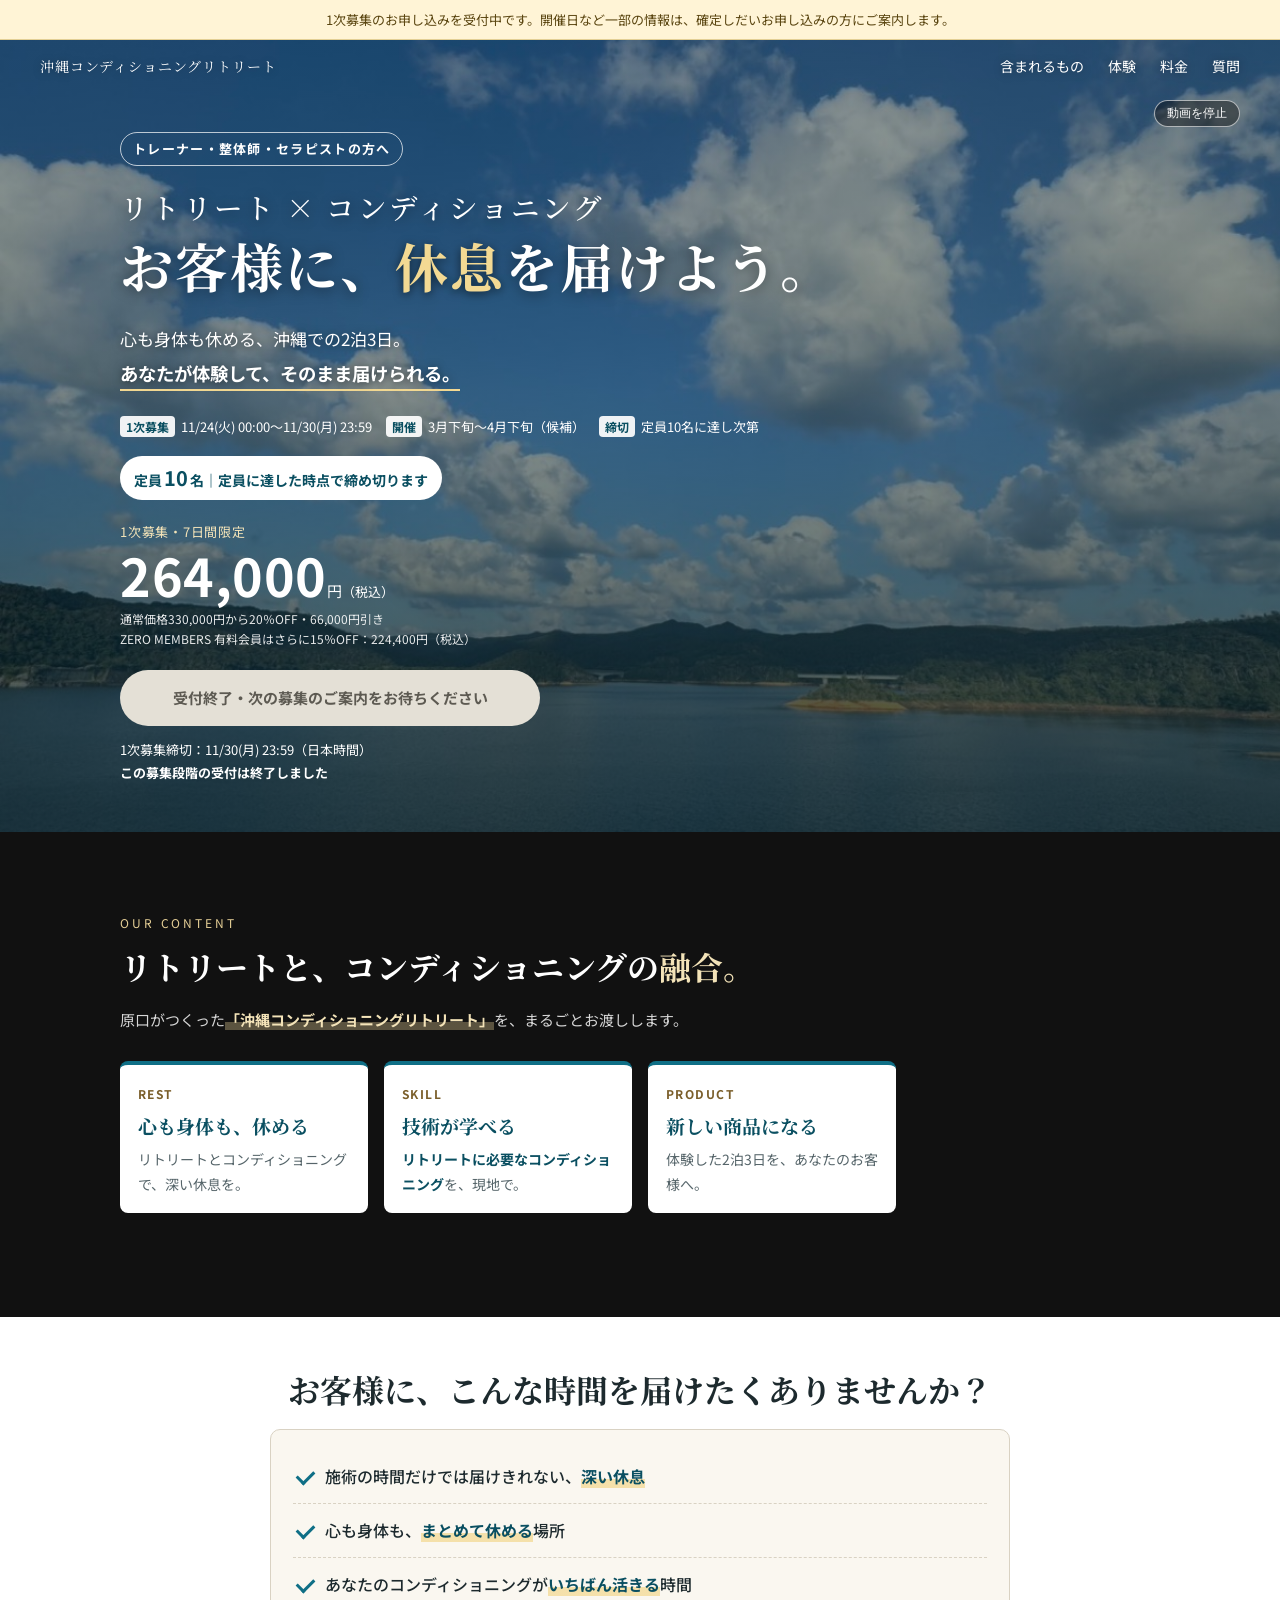
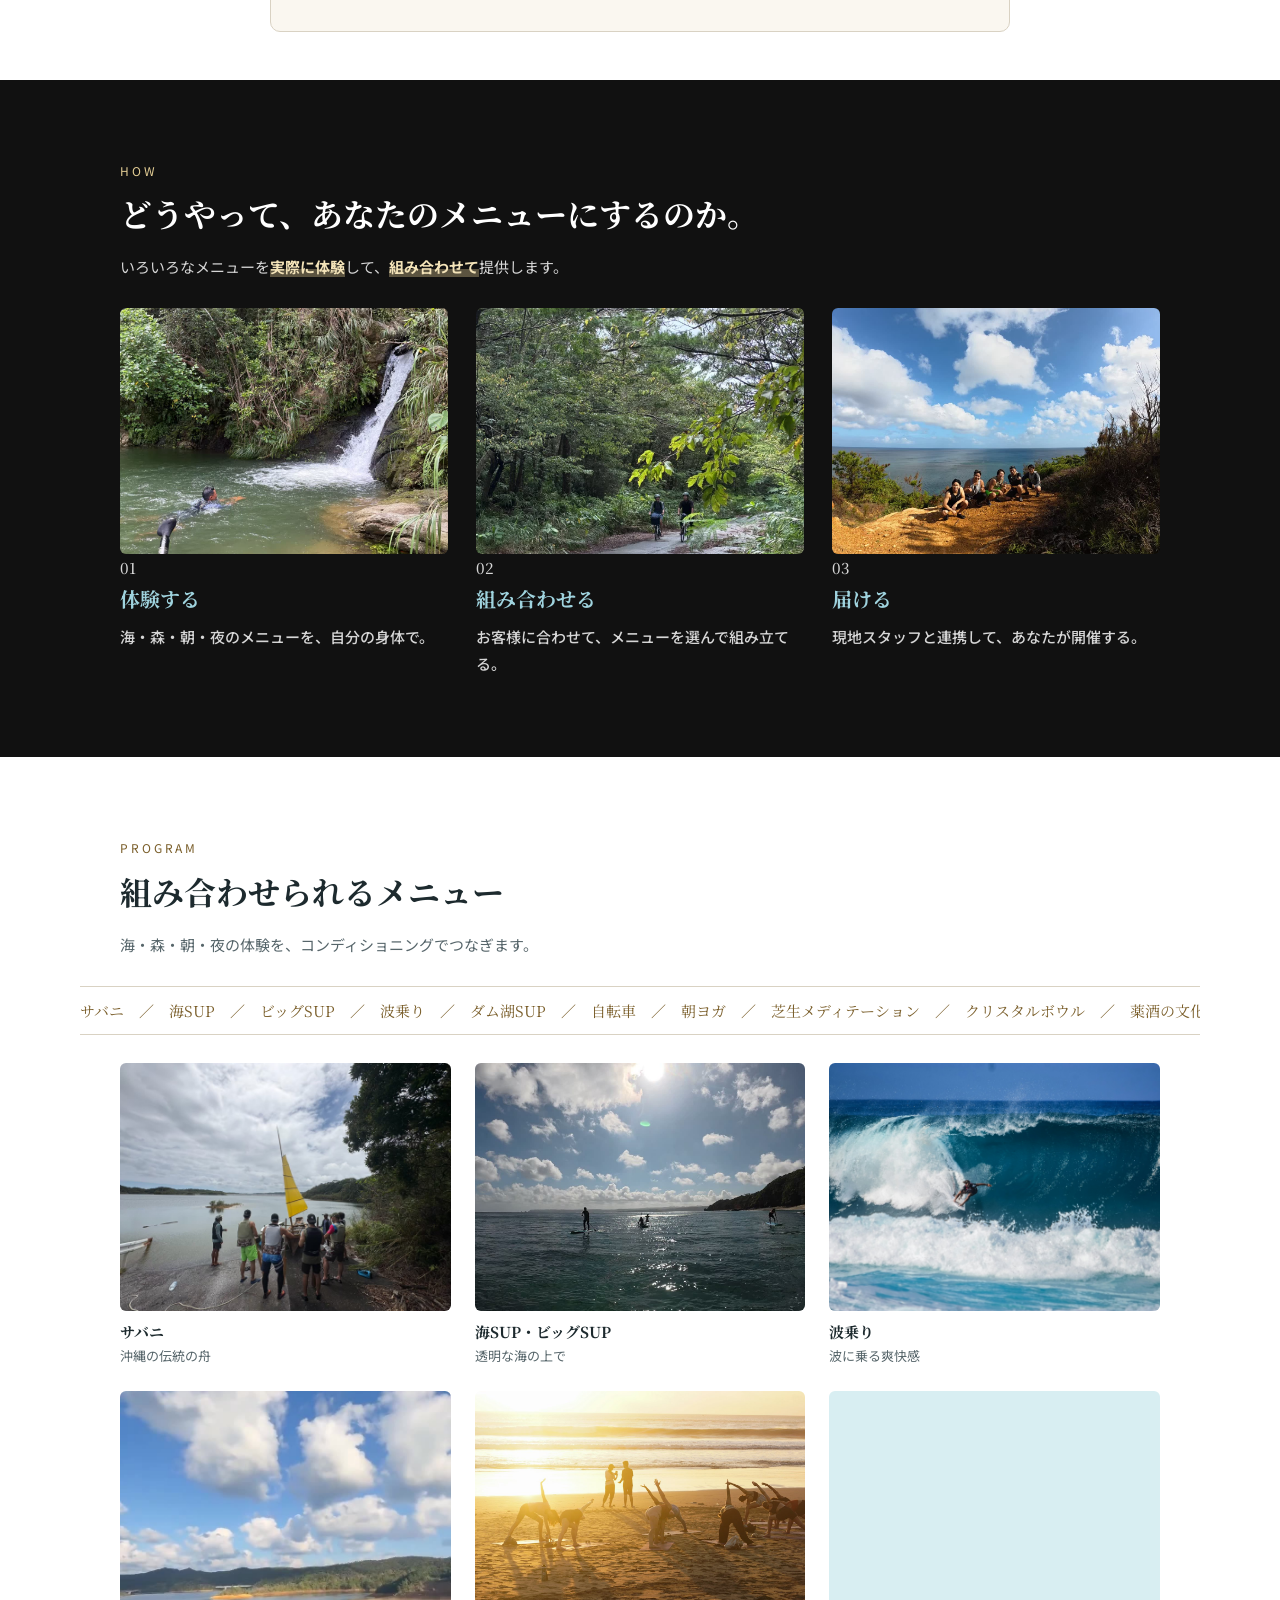
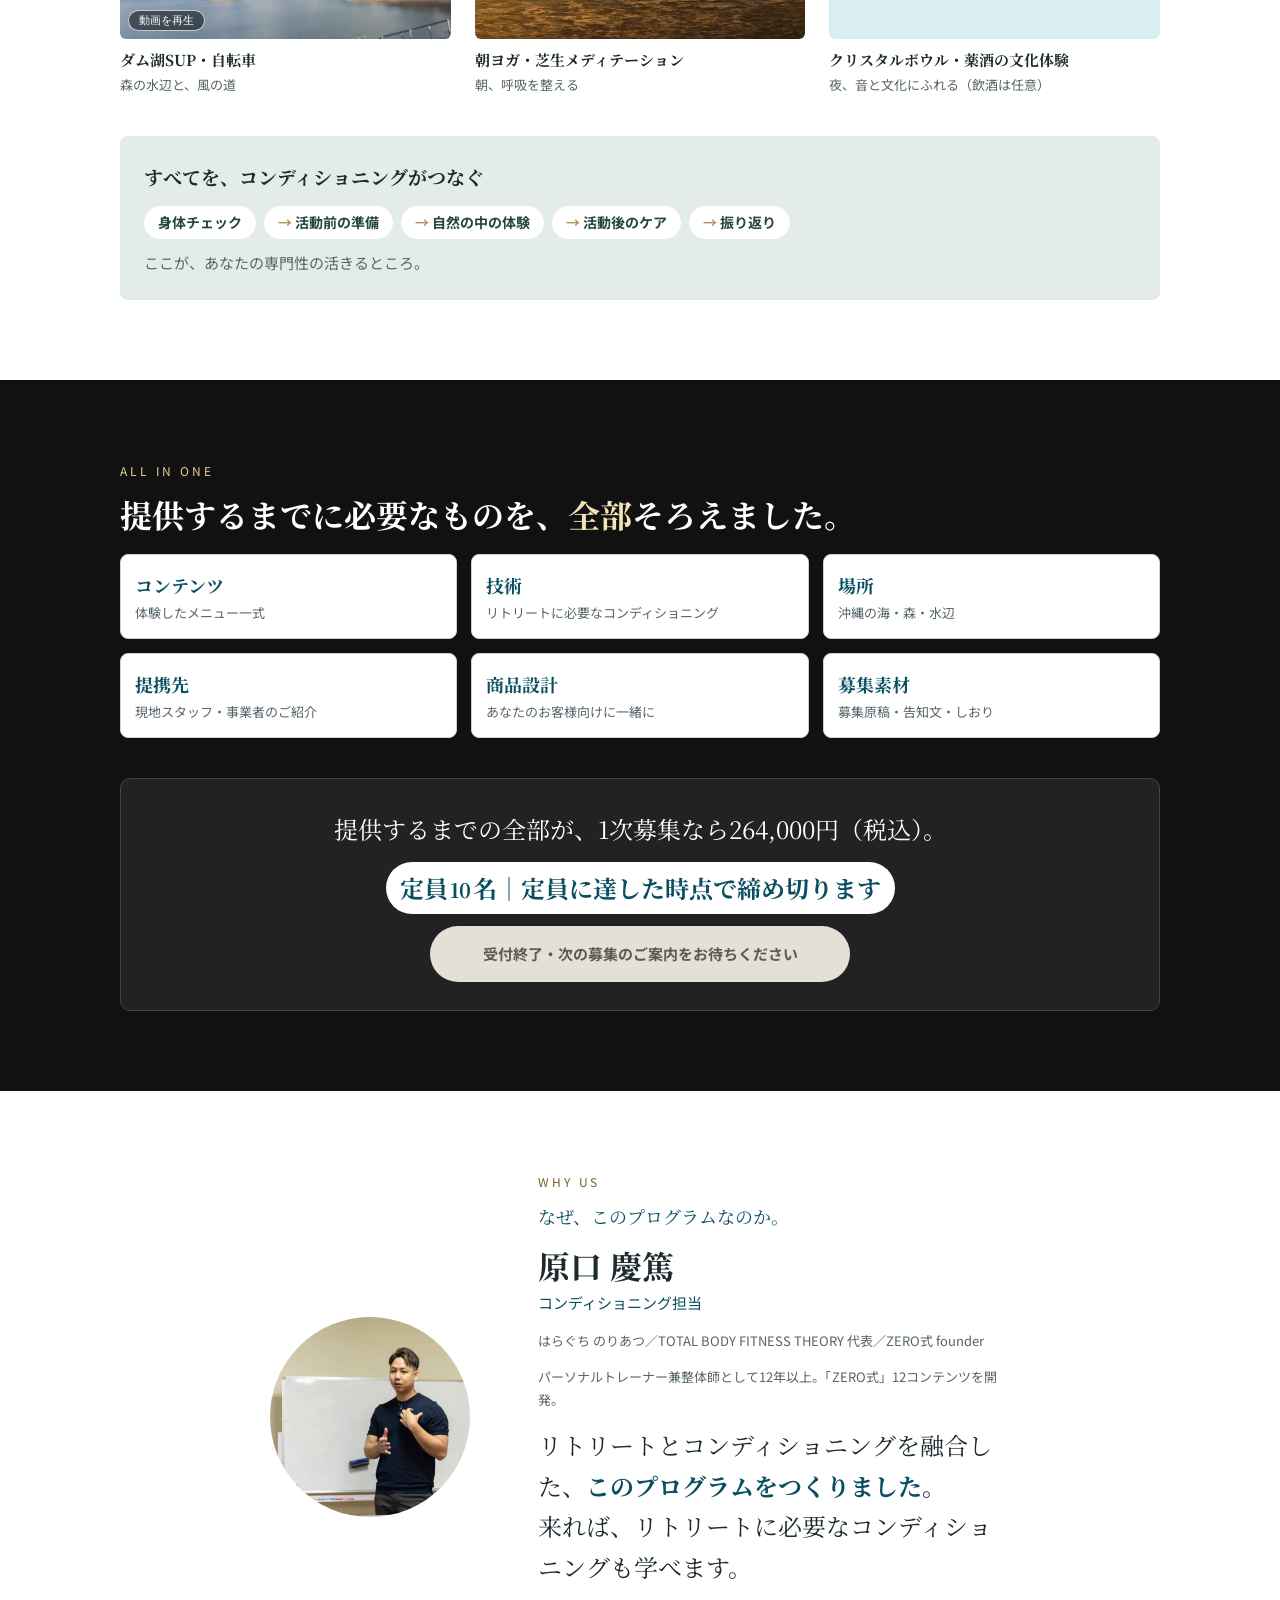
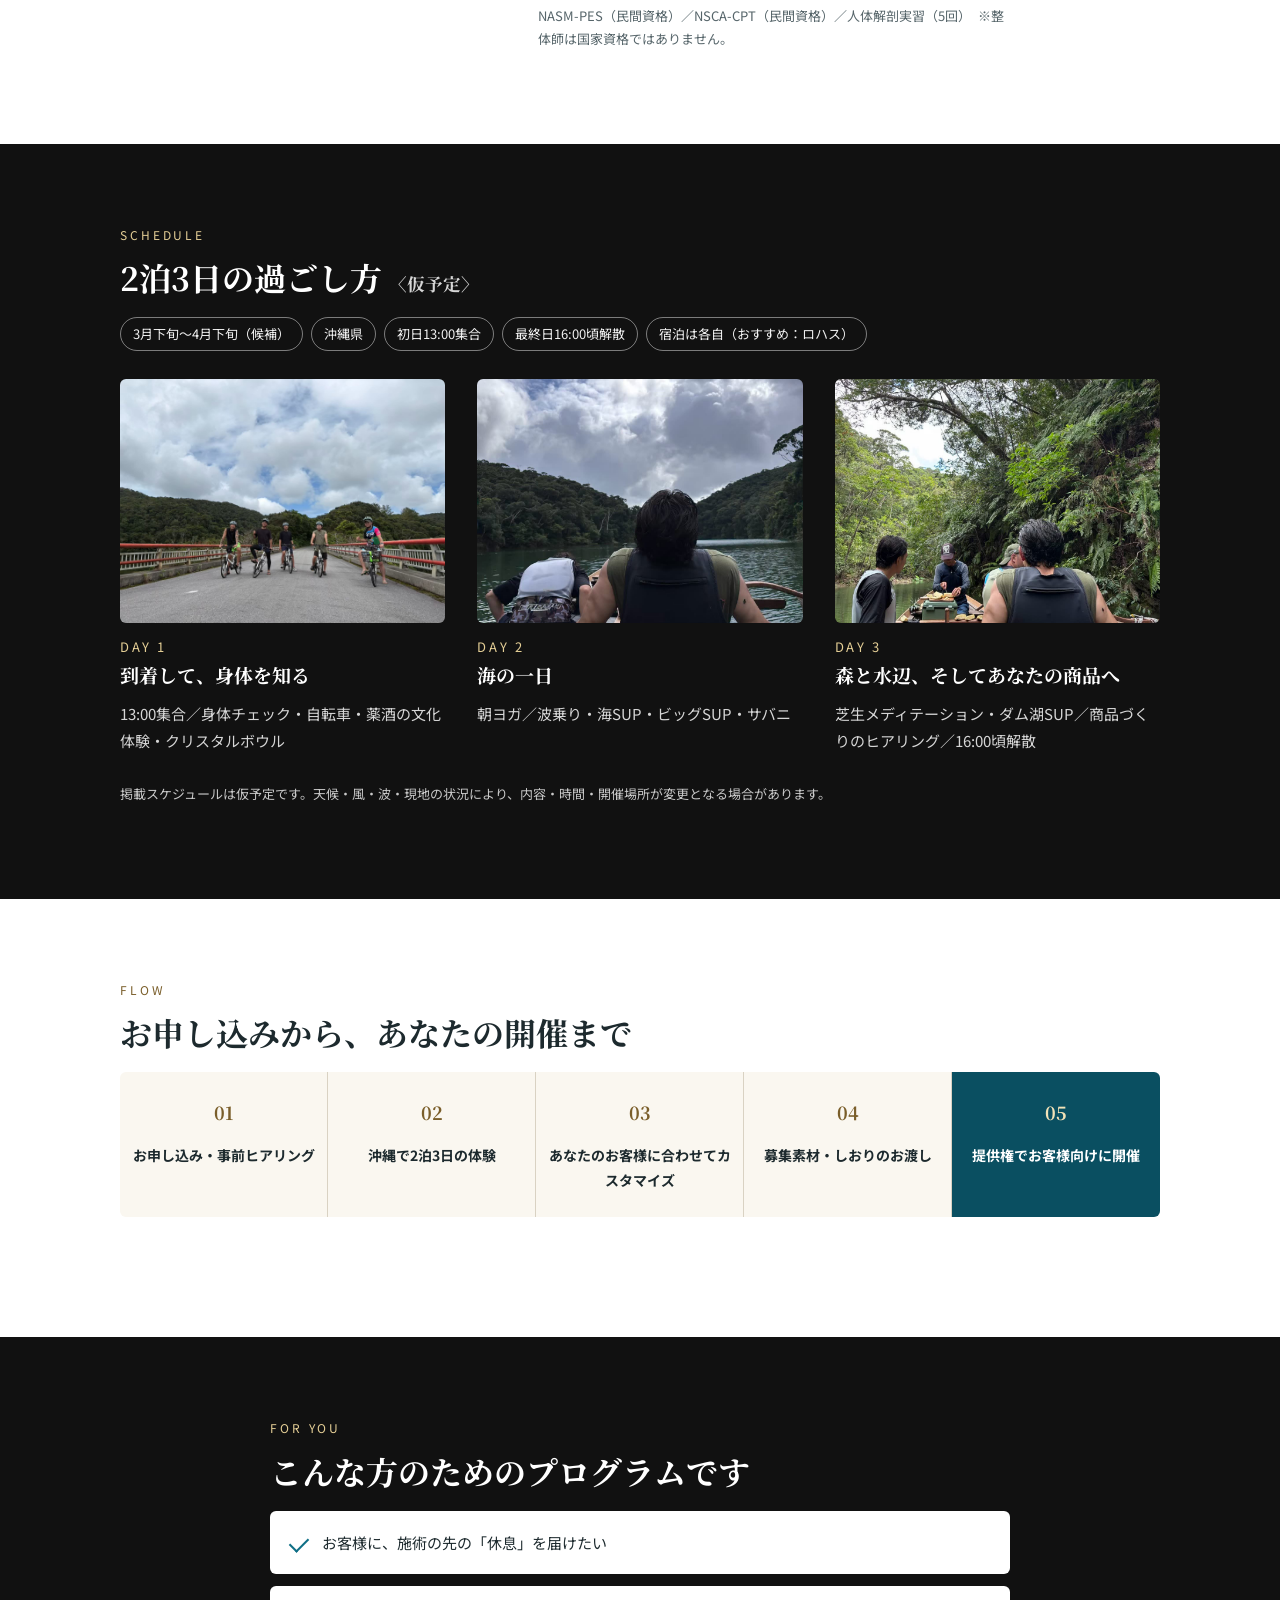
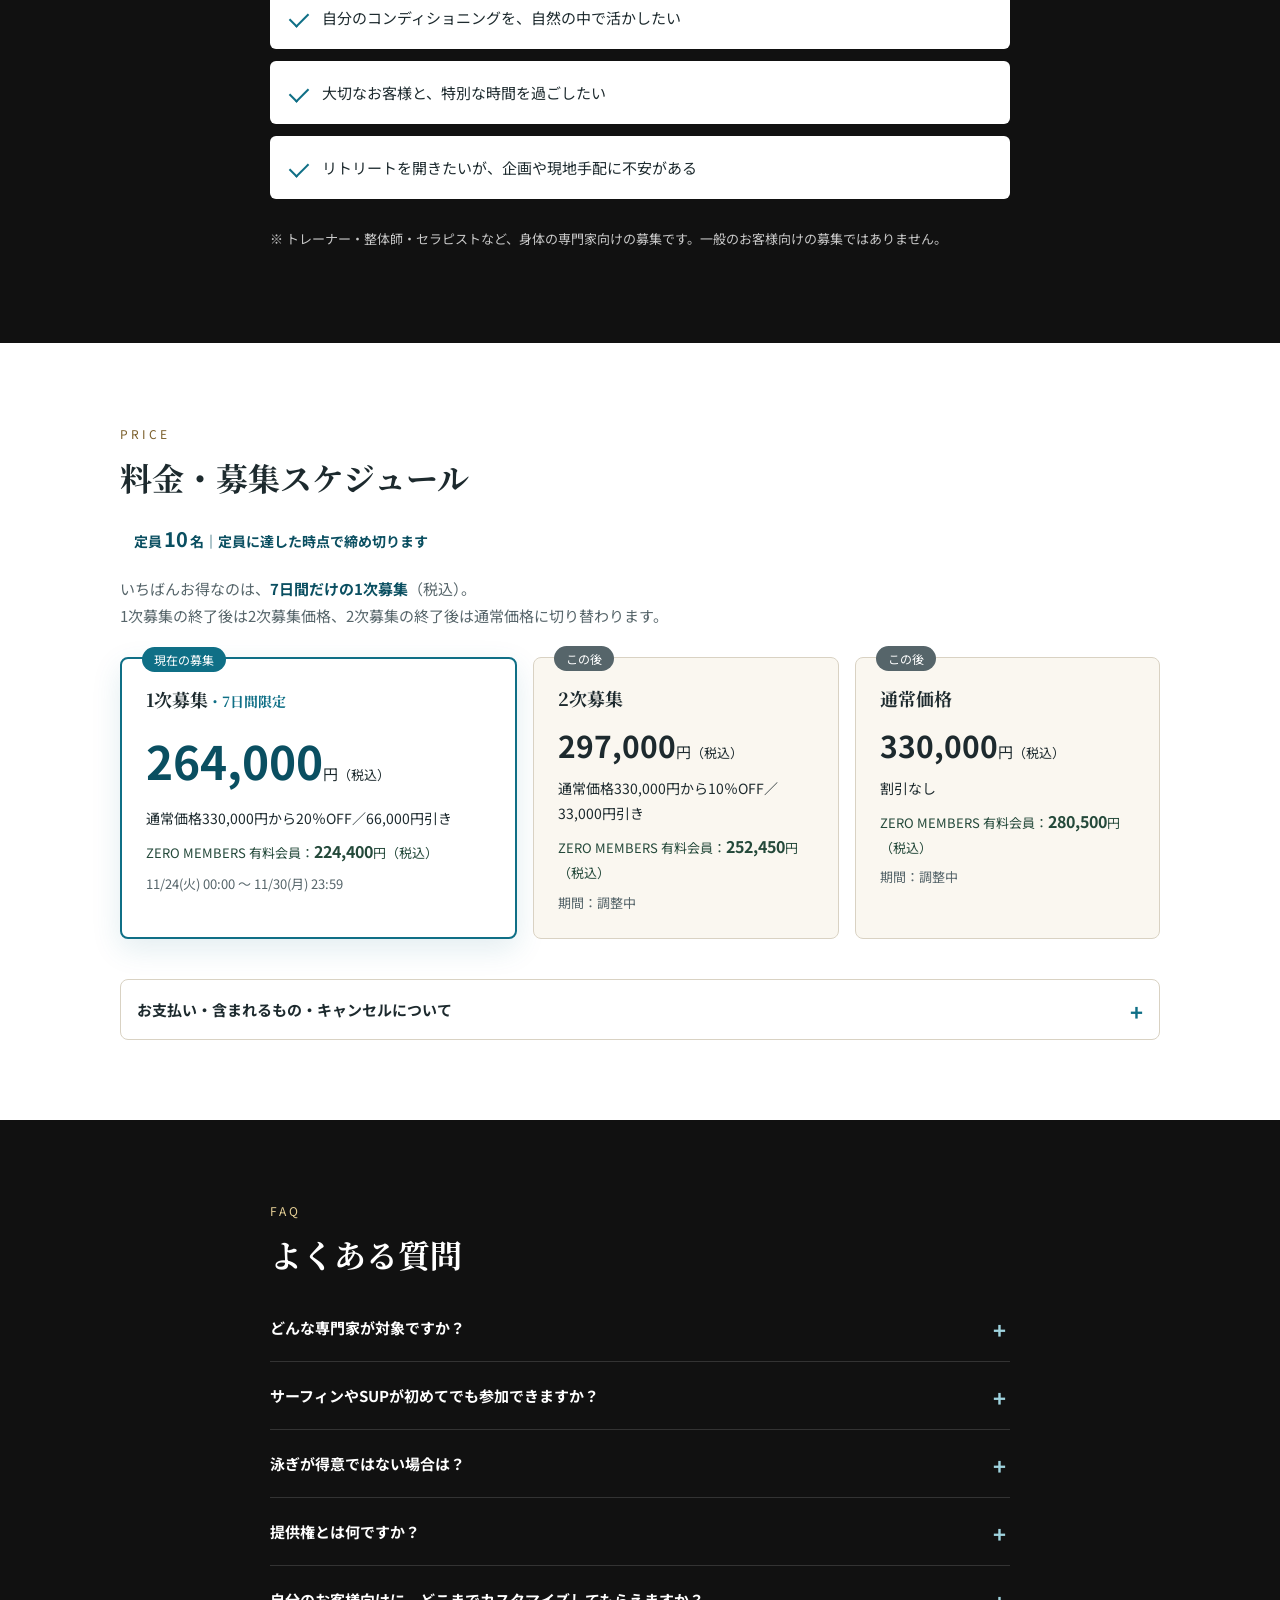
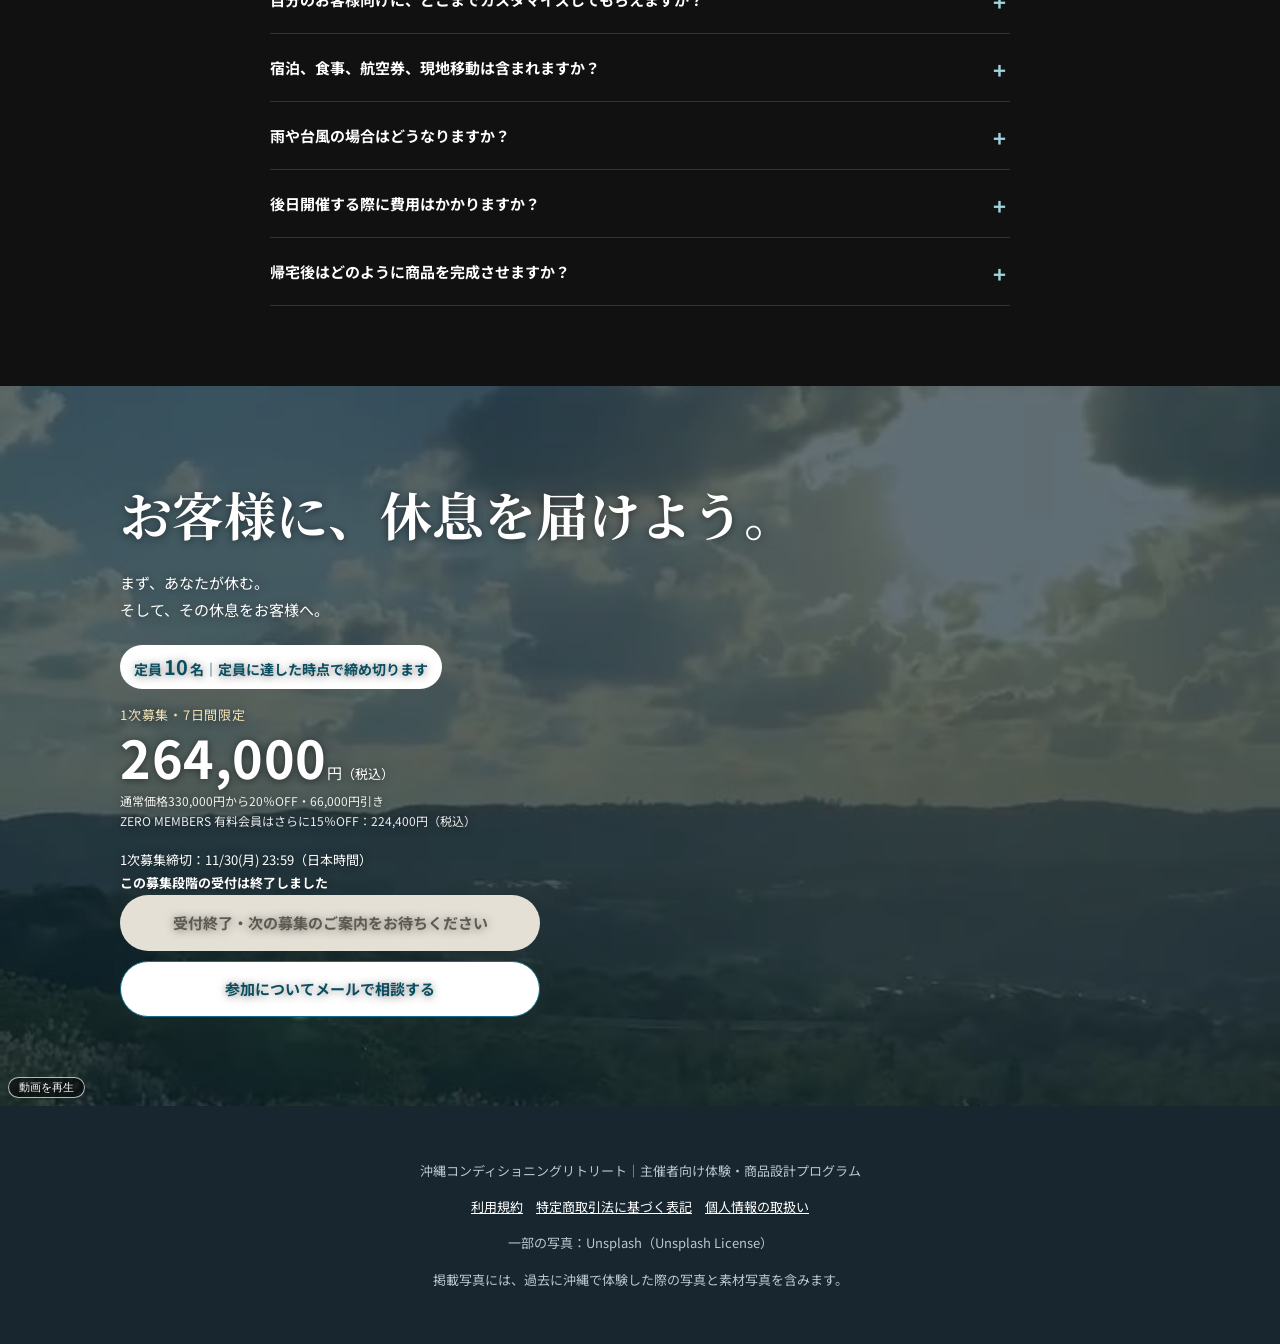
==== commit daa680c9: "「お客様に休息を届ける」軸に組み直し、ビジネス寄りの訴求を削除、FVに日付を追加 Co-Authored-By: Claude Opus 5.5 <noreply@anthropic.com>" ====
--- a/index.html
+++ b/index.html
@@ -3,12 +3,12 @@
 <head>
 <meta charset="utf-8">
 <meta name="viewport" content="width=device-width,initial-scale=1">
-<title>沖縄で、自分の仕事をつくる｜沖縄コンディショニングリトリート（トレーナー・整体師・セラピスト向け）</title>
-<meta name="description" content="リトリートとコンディショニングを融合した、2泊3日の沖縄コンディショニングリトリート。リトリートに必要なコンディショニングも学べて、受けたらそのまま自分のお客様に提供できる、身体の専門家のためのプログラムです。定員10名。">
+<title>お客様に休息を届けよう｜沖縄コンディショニングリトリート（トレーナー・整体師・セラピスト向け）</title>
+<meta name="description" content="リトリート×コンディショニング。心も身体も休める沖縄の2泊3日を体験し、必要なコンディショニングも学んで、あなたのお客様に届けられるプログラム。コンテンツ・技術・場所・提携先まで全部そろって264,000円（1次募集）。定員10名。">
 <meta name="robots" content="noindex">
 <meta property="og:type" content="website">
-<meta property="og:title" content="沖縄で、自分の仕事をつくる｜沖縄コンディショニングリトリート（トレーナー・整体師・セラピスト向け）">
-<meta property="og:description" content="リトリートとコンディショニングを融合した、2泊3日の沖縄コンディショニングリトリート。リトリートに必要なコンディショニングも学べて、受けたらそのまま自分のお客様に提供できる、身体の専門家のためのプログラムです。定員10名。">
+<meta property="og:title" content="お客様に休息を届けよう｜沖縄コンディショニングリトリート（トレーナー・整体師・セラピスト向け）">
+<meta property="og:description" content="リトリート×コンディショニング。心も身体も休める沖縄の2泊3日を体験し、必要なコンディショニングも学んで、あなたのお客様に届けられるプログラム。コンテンツ・技術・場所・提携先まで全部そろって264,000円（1次募集）。定員10名。">
 
 
 <meta name="twitter:card" content="summary_large_image">
@@ -22,7 +22,7 @@
 <a class="skip" href="#main">本文へ移動</a>
 <div class="progress" aria-hidden="true"><span data-progress></span></div>
 <div class="draft-bar" role="note">1次募集のお申し込みを受付中です。開催日など一部の情報は、確定しだいお申し込みの方にご案内します。</div>
-<header class="site-head"><p class="logo">沖縄コンディショニングリトリート</p><nav aria-label="ページ内"><a href="#gain">得られるもの</a><a href="#program">体験</a><a href="#price">料金</a><a href="#faq">質問</a></nav></header>
+<header class="site-head"><p class="logo">沖縄コンディショニングリトリート</p><nav aria-label="ページ内"><a href="#gain">含まれるもの</a><a href="#program">体験</a><a href="#price">料金</a><a href="#faq">質問</a></nav></header>
 
 <main id="main">
 <section class="hero" aria-labelledby="hero-title">
@@ -31,9 +31,10 @@
     <figure class="ph hero-img"><img src="assets/img/line_79.jpg" alt="沖縄のダム湖と空" width="1200" height="1600" fetchpriority="high"></figure>
   </div>
   <div class="hero-body">
-    <p class="hero-for">ジム・整体・サロンで働く、身体の専門家へ</p>
-    <h1 id="hero-title" class="hero-title"><span class="ht-sub">沖縄で、自分の仕事をつくる。</span><span class="ht-main">リトリート<span class="hl"> × </span><br class="sp">コンディショニング</span></h1>
-    <p class="hero-lead">心と身体、両方に向き合う2泊3日を、<b class="hl2">コンテンツとして丸ごと提供</b>。<br><strong>受けたら、そのままお客様に提供できる。</strong></p>
+    <p class="hero-for">トレーナー・整体師・セラピストの方へ</p>
+    <h1 id="hero-title" class="hero-title"><span class="ht-sub">リトリート × コンディショニング</span><span class="ht-main">お客様に、<br class="sp"><span class="hl">休息</span>を届けよう。</span></h1>
+    <p class="hero-lead">心も身体も休める、沖縄での2泊3日。<br><strong>あなたが体験して、そのまま届けられる。</strong></p>
+    <ul class="hero-dates"><li><b>1次募集</b>11/24(火) 00:00〜11/30(月) 23:59</li><li><b>開催</b>3月下旬〜4月下旬（候補）</li><li><b>締切</b>定員10名に達し次第</li></ul>
     <p class="seats">定員<b>10</b>名｜定員に達した時点で締め切ります</p>
     <div class="hero-price">
     <p class="hp-stage">1次募集・7日間限定</p>
@@ -50,91 +51,76 @@
   <div class="wrap">
     <p class="eyebrow reveal">OUR CONTENT</p>
     <h2 id="diff-title" class="reveal">リトリートと、<br class="sp">コンディショニングの<span class="hl">融合。</span></h2>
-    <p class="diff-sub reveal">遊ぶリトリートではなく、整えるリトリート。</p>
-    <p class="sec-lead reveal">心をほどくリトリートと、身体をみるコンディショニング。<br class="pc">その2つを1つにした<b class="mark">「沖縄コンディショニングリトリート」</b>を、<br class="pc">コンテンツとして丸ごとお渡しします。</p>
+    <p class="sec-lead reveal">原口がつくった<b class="mark">「沖縄コンディショニングリトリート」</b>を、まるごとお渡しします。</p>
     <ol class="diff-cards">
-      <li class="reveal" style="--d:0"><p class="dc-n">MIND</p><h3>心をほどく</h3><p>朝ヨガ、芝生メディテーション、夜のクリスタルボウル。</p></li>
-      <li class="reveal" style="--d:1"><p class="dc-n">BODY</p><h3>身体をみる</h3><p>評価から始め、海と森で動き、ケアと再評価でふり返る。</p></li>
-      <li class="reveal" style="--d:2"><p class="dc-n">SKILL</p><h3>技術も学べる</h3><p><b>リトリートに必要なコンディショニング</b>を、現地で学べます。</p></li>
-      <li class="reveal" style="--d:3"><p class="dc-n">WORK</p><h3>そのまま届けられる</h3><p>受けた2泊3日を、あなたのお客様向けに提供できる。<br><small>（商品設計・現地連携つき）</small></p></li>
+      <li class="reveal" style="--d:0"><p class="dc-n">REST</p><h3>心も身体も、休める</h3><p>リトリートとコンディショニングで、深い休息を。</p></li>
+      <li class="reveal" style="--d:1"><p class="dc-n">SKILL</p><h3>技術が学べる</h3><p><b>リトリートに必要なコンディショニング</b>を、現地で。</p></li>
+      <li class="reveal" style="--d:2"><p class="dc-n">PRODUCT</p><h3>新しい商品になる</h3><p>体験した2泊3日を、あなたのお客様へ。</p></li>
     </ol>
-    <p class="diff-line reveal">リトリートを学び、<br class="sp">そこに必要なコンディショニングも身につける。</p>
   </div>
 </section>
 
 <section class="sec pains-sec tone-white" aria-labelledby="pains-title">
   <div class="wrap narrow">
-    <h2 id="pains-title" class="reveal">こんな悩みはありませんか？</h2>
+    <h2 id="pains-title" class="reveal">お客様に、<br class="sp">こんな時間を届けたくありませんか？</h2>
     <div class="pains-box reveal">
       <ul>
-        <li>売上が、<b class="mark">時間と単価で頭打ち</b></li>
-        <li><b class="mark">店の外にも</b>、仕事をつくりたい</li>
-        <li>新しい商品をつくりたいが、<b class="mark">一人では不安</b></li>
+        <li>施術の時間だけでは届けきれない、<b class="mark">深い休息</b></li>
+        <li>心も身体も、<b class="mark">まとめて休める</b>場所</li>
+        <li>あなたのコンディショニングが<b class="mark">いちばん活きる</b>時間</li>
       </ul>
     </div>
   </div>
 </section>
 
-<section class="sec problem tone-black" aria-labelledby="problem-title">
-  <div class="wrap narrow">
-    <p class="eyebrow reveal">PROBLEM</p>
-    <h2 id="problem-title" class="reveal">売上が伸び悩むのは、<br class="sp">腕の問題ではありません。</h2>
-    <div class="prose reveal">
-      <p>1対1の仕事は、<strong class="mark">あなたの時間＝売上の上限</strong>。<br>新しい商品をゼロからつくる余裕も、なかなかありません。</p>
-      <p class="em">必要なのは、技術を活かす<br class="sp"><strong class="mark">「新しい場所」と「新しい商品」</strong>です。</p>
+
+<section class="sec concept tone-black" aria-labelledby="concept-title">
+  <div class="wrap">
+    <p class="eyebrow reveal">HOW</p>
+    <h2 id="concept-title" class="reveal">どうやって、<br class="sp">あなたのメニューにするのか。</h2>
+    <p class="sec-lead reveal">いろいろなメニューを<b class="mark">実際に体験</b>して、<b class="mark">組み合わせて</b>提供します。</p>
+    <ol class="three">
+      <li class="reveal" style="--d:0"><figure class="ph "><img src="assets/img/g_waterfall.jpg" alt="滝のある川で過ごす様子" width="1108" height="1478" loading="lazy" decoding="async"></figure><p class="num">01</p><h3>体験する</h3><p>海・森・朝・夜のメニューを、自分の身体で。</p></li>
+      <li class="reveal" style="--d:1"><figure class="ph "><img src="assets/img/g_forest.jpg" alt="森の中の道" width="1108" height="1478" loading="lazy" decoding="async"></figure><p class="num">02</p><h3>組み合わせる</h3><p>お客様に合わせて、メニューを選んで組み立てる。</p></li>
+      <li class="reveal" style="--d:2"><figure class="ph "><img src="assets/img/g_cliff.jpg" alt="海を望む高台で過ごす様子" width="1600" height="904" loading="lazy" decoding="async"></figure><p class="num">03</p><h3>届ける</h3><p>現地スタッフと連携して、あなたが開催する。</p></li>
+    </ol>
+  </div>
+</section>
+
+<section class="sec program tone-white" id="program" aria-labelledby="program-title">
+  <div class="wrap">
+    <p class="eyebrow reveal">PROGRAM</p>
+    <h2 id="program-title" class="reveal">組み合わせられる<br class="sp">メニュー</h2>
+    <p class="sec-lead reveal">海・森・朝・夜の体験を、コンディショニングでつなぎます。</p>
+    <div class="marquee" aria-hidden="true"><div class="mq-track"><span>サバニ　／　海SUP　／　ビッグSUP　／　波乗り　／　ダム湖SUP　／　自転車　／　朝ヨガ　／　芝生メディテーション　／　クリスタルボウル　／　薬酒の文化体験　／　</span><span>サバニ　／　海SUP　／　ビッグSUP　／　波乗り　／　ダム湖SUP　／　自転車　／　朝ヨガ　／　芝生メディテーション　／　クリスタルボウル　／　薬酒の文化体験　／　</span></div></div>
+    <ul class="tiles"><li class="tile reveal" style="--d:0"><figure class="ph "><img src="assets/img/g_sabani.jpg" alt="黄色い帆を張ったサバニ" width="1477" height="1108" loading="lazy" decoding="async"></figure><div class="tile-txt"><h3>サバニ</h3><p>沖縄の伝統の舟</p></div></li><li class="tile reveal" style="--d:1"><figure class="ph "><img src="assets/img/g_sup.jpg" alt="海の上でSUPをする様子" width="1600" height="900" loading="lazy" decoding="async"></figure><div class="tile-txt"><h3>海SUP・ビッグSUP</h3><p>透明な海の上で</p></div></li><li class="tile reveal" style="--d:2"><figure class="ph "><img src="assets/img/u_surf.jpg" alt="波に乗るサーファー" width="1600" height="1101" loading="lazy" decoding="async"></figure><div class="tile-txt"><h3>波乗り</h3><p>波に乗る爽快感</p></div></li><li class="tile reveal" style="--d:0"><figure class="ph ph-video " style="aspect-ratio:720/1280"><video muted loop playsinline preload="none" poster="assets/img/v_dam.jpg" data-lazy-video aria-label="ダム湖の景色（音声なしの動画）" width="720" height="1280"><source src="assets/img/v_dam.mp4" type="video/mp4"></video></figure><div class="tile-txt"><h3>ダム湖SUP・自転車</h3><p>森の水辺と、風の道</p></div></li><li class="tile reveal" style="--d:1"><figure class="ph "><img src="assets/img/u_yoga.jpg" alt="夕暮れのビーチでのヨガ" width="1600" height="900" loading="lazy" decoding="async"></figure><div class="tile-txt"><h3>朝ヨガ・芝生メディテーション</h3><p>朝、呼吸を整える</p></div></li><li class="tile reveal" style="--d:2"><figure class="ph "><img src="assets/img/u_bowl.jpg" alt="水晶のボウル型楽器・クリスタルボウル" width="1600" height="2465" loading="lazy" decoding="async"></figure><div class="tile-txt"><h3>クリスタルボウル・薬酒の文化体験</h3><p>夜、音と文化にふれる（飲酒は任意）</p></div></li></ul>
+    <div class="cond-line reveal">
+      <h3>すべてを、コンディショニングがつなぐ</h3>
+      <ol><li>身体チェック</li><li>活動前の準備</li><li>自然の中の体験</li><li>活動後のケア</li><li>振り返り</li></ol>
+      <p>ここが、あなたの専門性の活きるところ。</p>
     </div>
   </div>
 </section>
 
-<section class="sec concept tone-white" aria-labelledby="concept-title">
-  <div class="wrap">
-    <p class="eyebrow reveal">SOLUTION</p>
-    <h2 id="concept-title" class="reveal">体験したプログラムを、<br class="sp">そのままあなたの商品に。</h2>
-    <p class="sec-lead reveal">2泊3日を受ければ、<strong class="mark">そのまま提供できる形まで</strong>用意しています。</p>
-    <p class="note reveal">※ 提供には、受講後の商品設計（運営側が担当）、現地スタッフとの連携、開催ごとの現地費用が必要です。</p>
-    <ol class="three">
-      <li class="reveal" style="--d:0"><figure class="ph "><img src="assets/img/g_waterfall.jpg" alt="滝のある川で過ごす様子" width="1108" height="1478" loading="lazy" decoding="async"></figure><p class="num">01</p><h3>自分で体験する</h3><p>まず、自分の身体で全部味わう。</p></li>
-      <li class="reveal" style="--d:1"><figure class="ph "><img src="assets/img/g_forest.jpg" alt="森の中の道" width="1108" height="1478" loading="lazy" decoding="async"></figure><p class="num">02</p><h3>自分流にカスタマイズする</h3><p>お客様に合わせて、一緒に組み立てる。</p></li>
-      <li class="reveal" style="--d:2"><figure class="ph "><img src="assets/img/g_cliff.jpg" alt="海を望む高台で過ごす様子" width="1600" height="904" loading="lazy" decoding="async"></figure><p class="num">03</p><h3>自分のお客様に提供する</h3><p>あなたが主催者として開催する。</p></li>
-    </ol>
-  </div>
-</section>
-
 
 <section class="sec gain tone-black" id="gain" aria-labelledby="gain-title">
   <div class="wrap">
-    <p class="eyebrow reveal">WHAT YOU GET</p>
-    <h2 id="gain-title" class="reveal">このプログラムで、<br class="sp">あなたが手にするもの</h2>
-    <ol class="gains">
-      <li class="reveal"><span class="g-n">1</span><div><h3>リトリートに必要なコンディショニング</h3><p>評価からケアまで、原口の技術を現地で学べます。</p></div></li>
-      <li class="reveal"><span class="g-n">2</span><div><h3>沖縄リトリートを開催できる「提供権」</h3><p>指定のプログラムと現地連携で、あなたが開催できます。</p></div></li>
-      <li class="reveal"><span class="g-n">3</span><div><h3>あなたのお客様向けにカスタマイズした商品</h3><p>テーマ・日程・価格まで一緒に組み立てます。</p></div></li>
-      <li class="reveal"><span class="g-n">4</span><div><h3>すぐに募集を始められる素材</h3><p>募集原稿・告知文・しおり・進行表をお渡しします。</p></div></li>
-      <li class="reveal"><span class="g-n">5</span><div><h3>現地スタッフとの連携</h3><p>アクティビティは現地スタッフが担当します。</p></div></li>
-      <li class="reveal"><span class="g-n">6</span><div><h3>専門性を活かす組み立て方</h3><p>あなたの技術が、そのまま価値になります。</p></div></li>
-    </ol>
-      <div class="mid-cta reveal"><p>このすべてが、1次募集なら264,000円（税込）。</p><p class="seats">定員<b>10</b>名｜定員に達した時点で締め切ります</p><div class="cta-row"><a class="btn btn-main " href="https://docs.google.com/forms/d/e/1FAIpQLSc7p62Bwk0a13JVbRW-wJLX-RiBQzRGnYQalchs_M_3qzDAxg/viewform" data-stage-cta data-start="2026-11-24T00:00:00+09:00" target="_blank" rel="noopener">1次募集に申し込む<small>264,000円（税込）</small></a></div></div>
-</div>
-</section>
-
-<section class="sec change tone-white" aria-labelledby="change-title">
-  <div class="wrap narrow">
-    <p class="eyebrow reveal">BEFORE / AFTER</p>
-    <h2 id="change-title" class="reveal">受ける前と、受けた後。</h2>
-    <table class="ba reveal">
-      <thead><tr><th scope="col"></th><th scope="col">これまで</th><th scope="col">これから</th></tr></thead>
-      <tbody>
-        <tr><th scope="row">売上の柱</th><td>店内の施術だけ</td><td>＋ 沖縄リトリート</td></tr>
-        <tr><th scope="row">働く場所</th><td>店の中</td><td>沖縄の海や森にも</td></tr>
-        <tr><th scope="row">お客様との関係</th><td>1回ごとの来店</td><td>一緒に旅をする特別な体験</td></tr>
-        <tr><th scope="row">商品づくり</th><td>ゼロから一人で</td><td>体験済みのプログラムを活用</td></tr>
-      </tbody>
-    </table>
-    <p class="note">※ 集客数や売上などの成果を保証するものではありません。</p>
-  </div>
-</section>
-
-<section class="sec host tone-black" aria-labelledby="host-title">
+    <p class="eyebrow reveal">ALL IN ONE</p>
+    <h2 id="gain-title" class="reveal">提供するまでに必要なものを、<br class="sp"><span class="hl-ink">全部</span>そろえました。</h2>
+    <ul class="all-in">
+      <li class="reveal" style="--d:0"><b>コンテンツ</b><span>体験したメニュー一式</span></li>
+      <li class="reveal" style="--d:1"><b>技術</b><span>リトリートに必要なコンディショニング</span></li>
+      <li class="reveal" style="--d:2"><b>場所</b><span>沖縄の海・森・水辺</span></li>
+      <li class="reveal" style="--d:0"><b>提携先</b><span>現地スタッフ・事業者のご紹介</span></li>
+      <li class="reveal" style="--d:1"><b>商品設計</b><span>あなたのお客様向けに一緒に</span></li>
+      <li class="reveal" style="--d:2"><b>募集素材</b><span>募集原稿・告知文・しおり</span></li>
+    </ul>
+    <div class="mid-cta reveal"><p>提供するまでの全部が、1次募集なら264,000円（税込）。</p><p class="seats">定員<b>10</b>名｜定員に達した時点で締め切ります</p><div class="cta-row"><a class="btn btn-main " href="https://docs.google.com/forms/d/e/1FAIpQLSc7p62Bwk0a13JVbRW-wJLX-RiBQzRGnYQalchs_M_3qzDAxg/viewform" data-stage-cta data-start="2026-11-24T00:00:00+09:00" target="_blank" rel="noopener">1次募集に申し込む<small>264,000円（税込）</small></a></div></div>
+  </div>
+</section>
+
+
+<section class="sec host tone-white" aria-labelledby="host-title">
   <div class="wrap narrow host-in">
     <img class="host-photo" src="assets/img/host.jpg" alt="セミナーで話す原口 慶篤" width="800" height="1200" loading="lazy" decoding="async">
     <div>
@@ -151,20 +137,6 @@
 </section>
 
 
-<section class="sec program tone-white" id="program" aria-labelledby="program-title">
-  <div class="wrap">
-    <p class="eyebrow reveal">PROGRAM</p>
-    <h2 id="program-title" class="reveal">あなたが体験し、<br class="sp">お客様に届けるプログラム</h2>
-    <p class="sec-lead reveal">海・森・朝・夜の体験を、コンディショニングでつなぎます。</p>
-    <div class="marquee" aria-hidden="true"><div class="mq-track"><span>サバニ　／　海SUP　／　ビッグSUP　／　波乗り　／　ダム湖SUP　／　自転車　／　朝ヨガ　／　芝生メディテーション　／　クリスタルボウル　／　薬酒の文化体験　／　</span><span>サバニ　／　海SUP　／　ビッグSUP　／　波乗り　／　ダム湖SUP　／　自転車　／　朝ヨガ　／　芝生メディテーション　／　クリスタルボウル　／　薬酒の文化体験　／　</span></div></div>
-    <ul class="tiles"><li class="tile reveal" style="--d:0"><figure class="ph "><img src="assets/img/g_sabani.jpg" alt="黄色い帆を張ったサバニ" width="1477" height="1108" loading="lazy" decoding="async"></figure><div class="tile-txt"><h3>サバニ</h3><p>沖縄の伝統の舟</p></div></li><li class="tile reveal" style="--d:1"><figure class="ph "><img src="assets/img/g_sup.jpg" alt="海の上でSUPをする様子" width="1600" height="900" loading="lazy" decoding="async"></figure><div class="tile-txt"><h3>海SUP・ビッグSUP</h3><p>透明な海の上で</p></div></li><li class="tile reveal" style="--d:2"><figure class="ph "><img src="assets/img/u_surf.jpg" alt="波に乗るサーファー" width="1600" height="1101" loading="lazy" decoding="async"></figure><div class="tile-txt"><h3>波乗り</h3><p>波に乗る爽快感</p></div></li><li class="tile reveal" style="--d:0"><figure class="ph ph-video " style="aspect-ratio:720/1280"><video muted loop playsinline preload="none" poster="assets/img/v_dam.jpg" data-lazy-video aria-label="ダム湖の景色（音声なしの動画）" width="720" height="1280"><source src="assets/img/v_dam.mp4" type="video/mp4"></video></figure><div class="tile-txt"><h3>ダム湖SUP・自転車</h3><p>森の水辺と、風の道</p></div></li><li class="tile reveal" style="--d:1"><figure class="ph "><img src="assets/img/u_yoga.jpg" alt="夕暮れのビーチでのヨガ" width="1600" height="900" loading="lazy" decoding="async"></figure><div class="tile-txt"><h3>朝ヨガ・芝生メディテーション</h3><p>朝、呼吸を整える</p></div></li><li class="tile reveal" style="--d:2"><figure class="ph "><img src="assets/img/u_bowl.jpg" alt="水晶のボウル型楽器・クリスタルボウル" width="1600" height="2465" loading="lazy" decoding="async"></figure><div class="tile-txt"><h3>クリスタルボウル・薬酒の文化体験</h3><p>夜、音と文化にふれる（飲酒は任意）</p></div></li></ul>
-    <div class="cond-line reveal">
-      <h3>すべてを、コンディショニングがつなぐ</h3>
-      <ol><li>身体チェック</li><li>活動前の準備</li><li>自然の中の体験</li><li>活動後のケア</li><li>振り返り</li></ol>
-      <p>ここが、あなたの専門性の活きるところ。</p>
-    </div>
-  </div>
-</section>
 
 <section class="sec schedule tone-black" id="schedule" aria-labelledby="sch-title">
   <div class="wrap">
@@ -191,9 +163,9 @@
     <p class="eyebrow reveal">FOR YOU</p>
     <h2 id="for-title" class="reveal">こんな方のためのプログラムです</h2>
     <ul class="checks">
-      <li class="reveal" style="--d:0">ジムや整体、サロンの売上を、もう一段上げたい</li>
-      <li class="reveal" style="--d:1">店の外に、自分の仕事をもう一つつくりたい</li>
-      <li class="reveal" style="--d:2">既存のお客様に、高単価の特別な体験を届けたい</li>
+      <li class="reveal" style="--d:0">お客様に、施術の先の「休息」を届けたい</li>
+      <li class="reveal" style="--d:1">自分のコンディショニングを、自然の中で活かしたい</li>
+      <li class="reveal" style="--d:2">大切なお客様と、特別な時間を過ごしたい</li>
       <li class="reveal" style="--d:3">リトリートを開きたいが、企画や現地手配に不安がある</li>
     </ul>
     <p class="note">※ トレーナー・整体師・セラピストなど、身体の専門家向けの募集です。一般のお客様向けの募集ではありません。</p>
@@ -258,8 +230,8 @@
 <section class="final" aria-labelledby="final-title">
   <figure class="ph ph-video final-img" style="aspect-ratio:720/1280"><video muted loop playsinline preload="none" poster="assets/img/v_sunset.jpg" data-lazy-video aria-label="沖縄の夕日（音声なしの動画）" width="720" height="1280"><source src="assets/img/v_sunset.mp4" type="video/mp4"></video></figure>
   <div class="final-body">
-    <h2 id="final-title" class="reveal">沖縄で、<br class="sp">あなたの仕事をもう一つ。</h2>
-    <p class="final-lead reveal">リトリートとコンディショニングの融合を、まず自分で受ける。<br class="pc">そして、そのままあなたのお客様へ。</p>
+    <h2 id="final-title" class="reveal">お客様に、<br class="sp">休息を届けよう。</h2>
+    <p class="final-lead reveal">まず、あなたが休む。<br class="pc">そして、その休息をお客様へ。</p>
     <p class="seats">定員<b>10</b>名｜定員に達した時点で締め切ります</p>
     <div class="hero-price">
     <p class="hp-stage">1次募集・7日間限定</p>
--- a/assets/style.css
+++ b/assets/style.css
@@ -501,3 +501,16 @@
 @media(min-width:768px){.diff-cards{grid-template-columns:repeat(2,1fr)}}
 @media(min-width:1100px){.diff-cards{grid-template-columns:repeat(4,1fr)}}
 .diff-cards li b{color:var(--sea-d)}
+
+/* ---- 休息を届ける 構成 ---- */
+.hero-dates{list-style:none;padding:0;margin:0 0 18px;display:flex;flex-wrap:wrap;gap:6px 14px;font-size:13px}
+.hero-dates b{display:inline-block;background:rgba(255,255,255,.92);color:var(--sea-d);border-radius:4px;padding:0 6px;margin-right:6px;font-size:12px}
+.ht-sub{font-size:.42em}
+.all-in{list-style:none;padding:0;margin:0 0 8px;display:grid;grid-template-columns:1fr 1fr;gap:10px}
+@media(min-width:768px){.all-in{grid-template-columns:repeat(3,1fr);gap:14px}}
+.all-in li{border:1px solid var(--line);border-radius:8px;padding:14px;background:var(--sand);display:flex;flex-direction:column;gap:2px}
+.all-in b{font-family:var(--min);font-size:18px;color:var(--sea-d)}
+.all-in span{font-size:13px;color:var(--mute);line-height:1.6}
+.tone-black .all-in li{background:#fff}
+.hl-ink{color:var(--sea-d)}
+.tone-black .hl-ink{color:#f3e3b8}
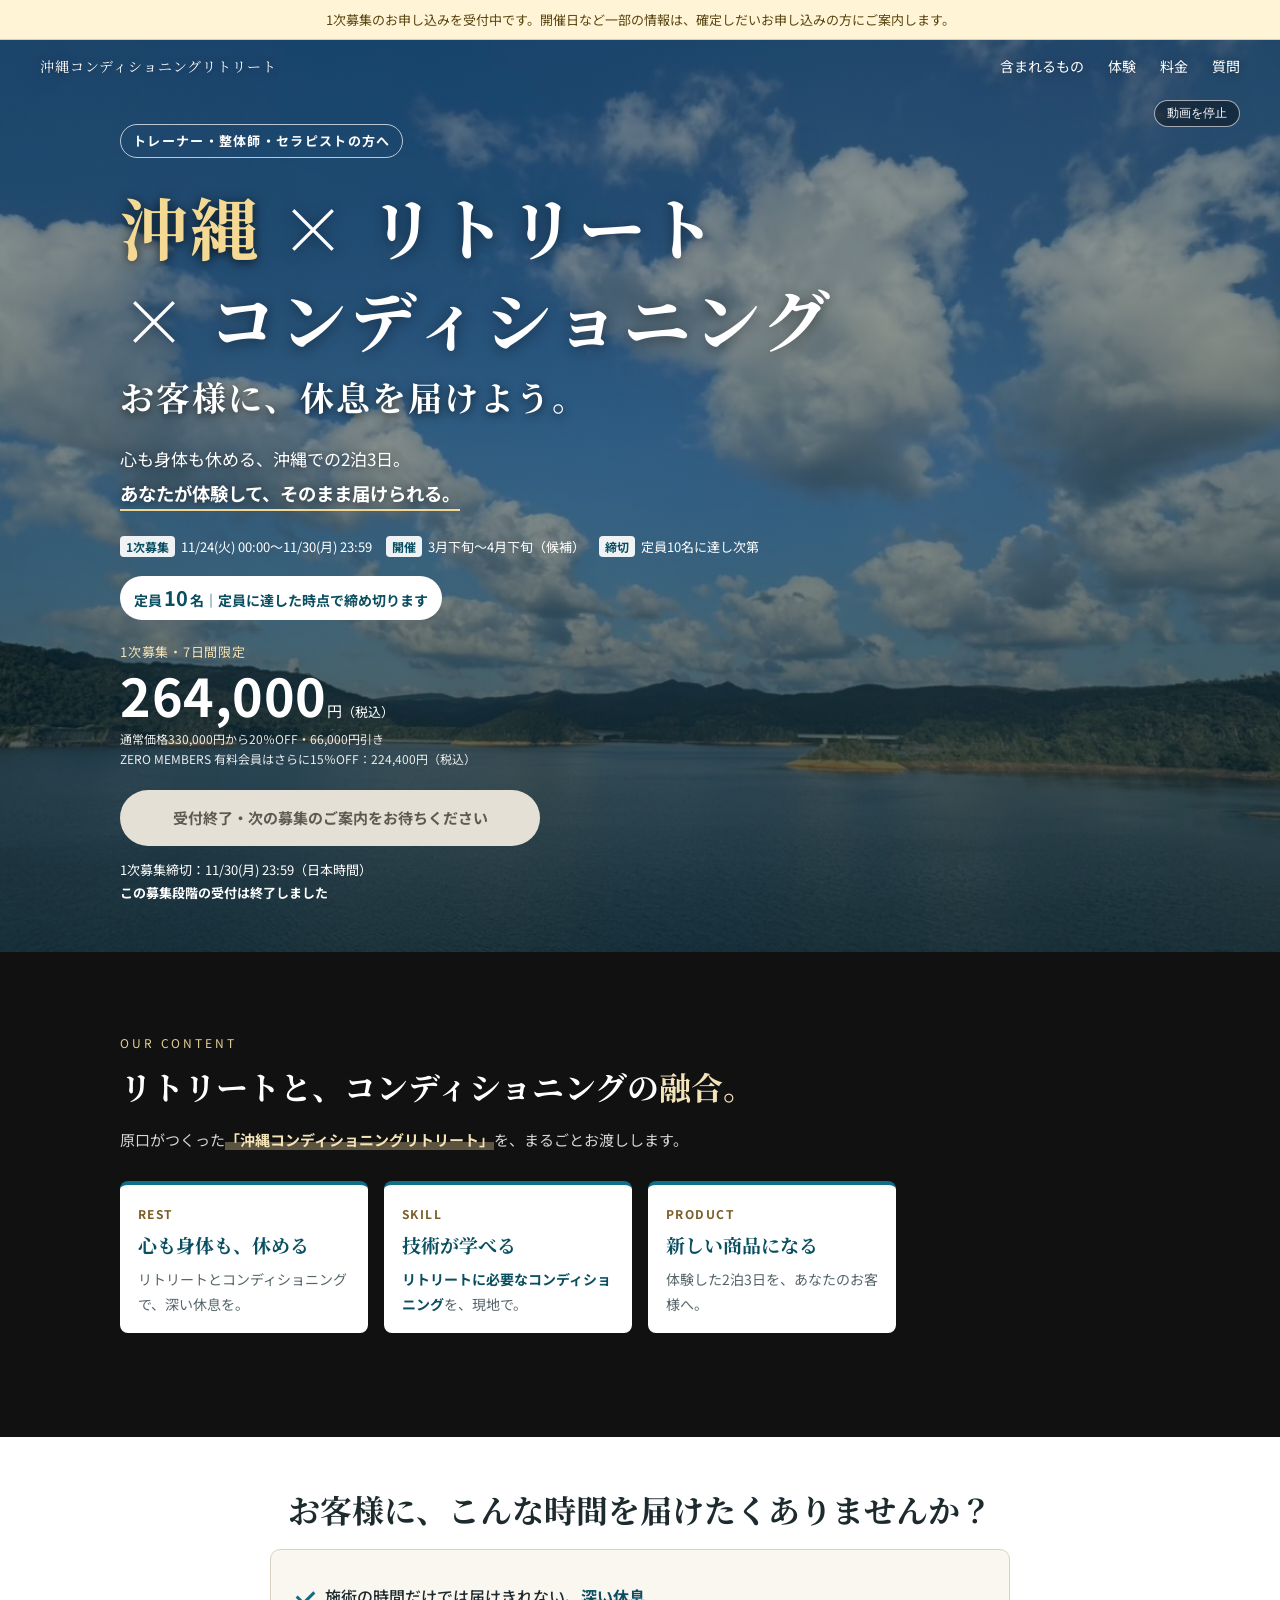
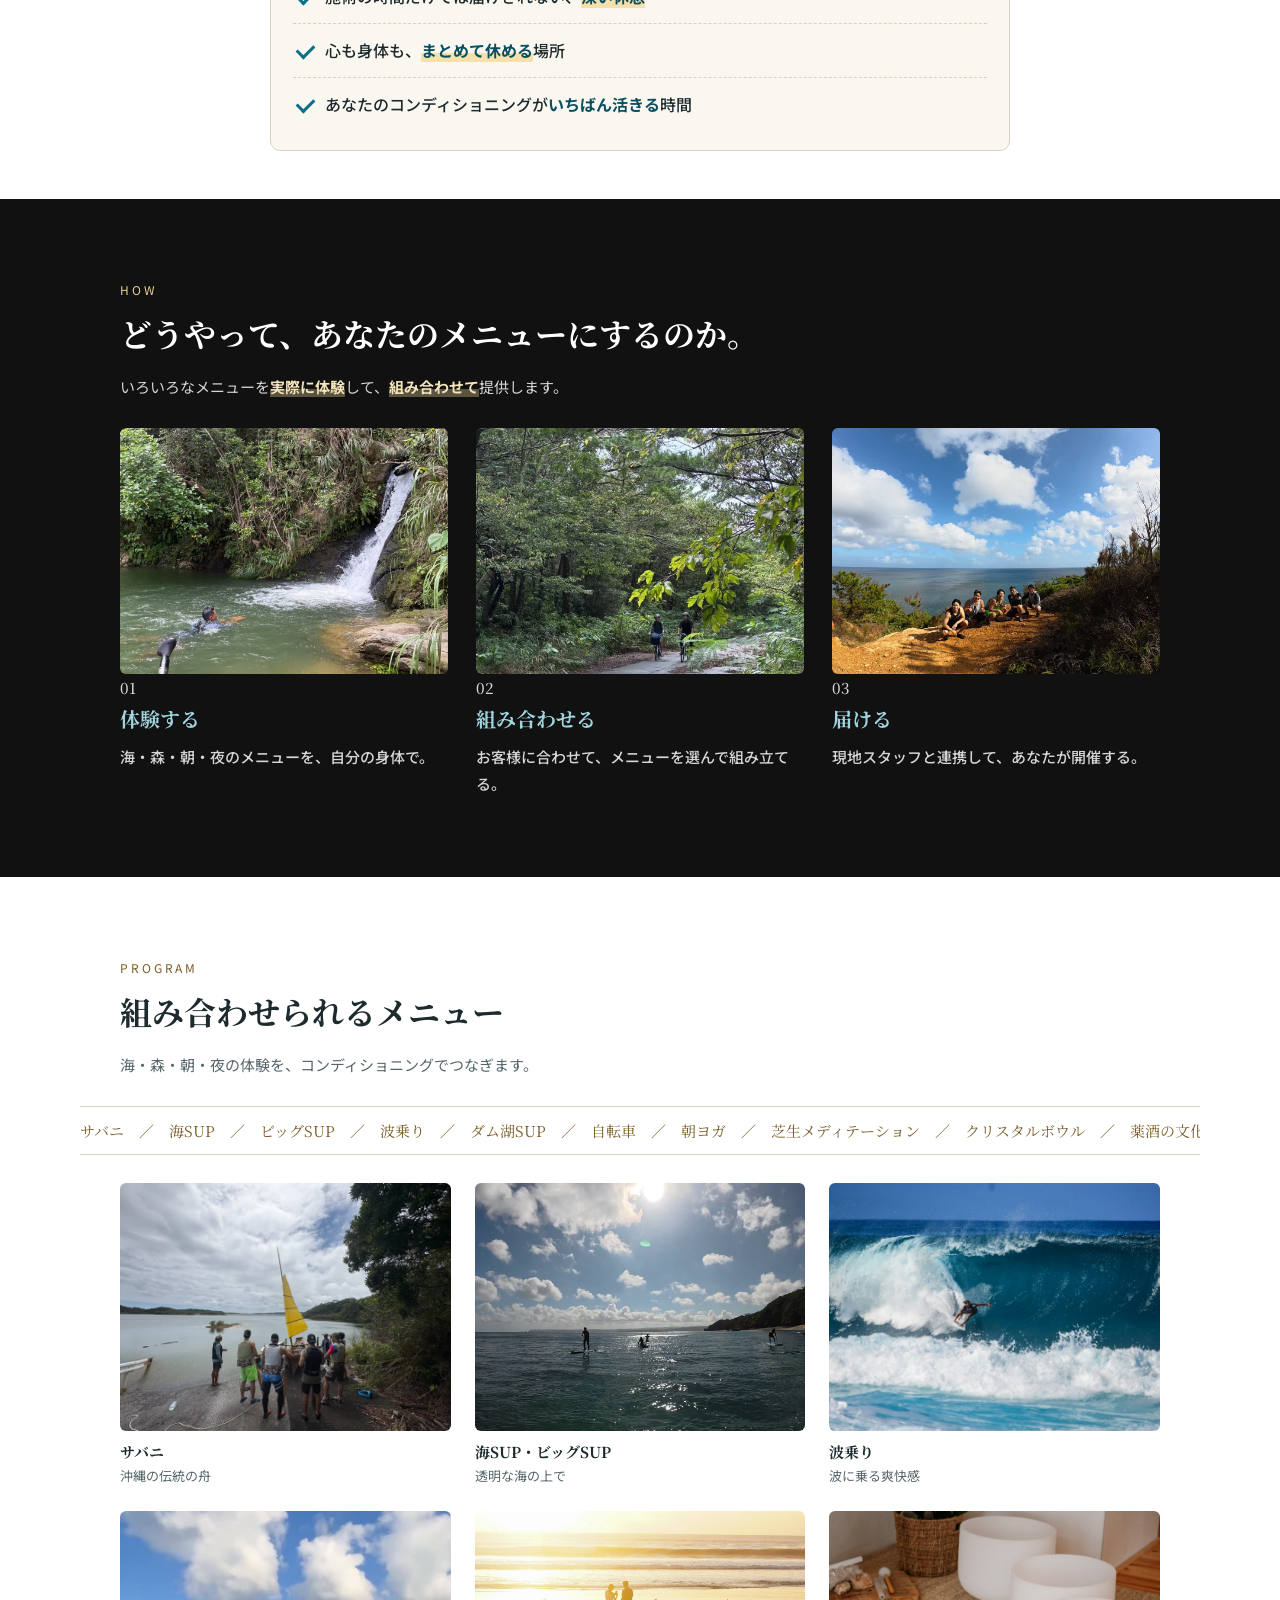
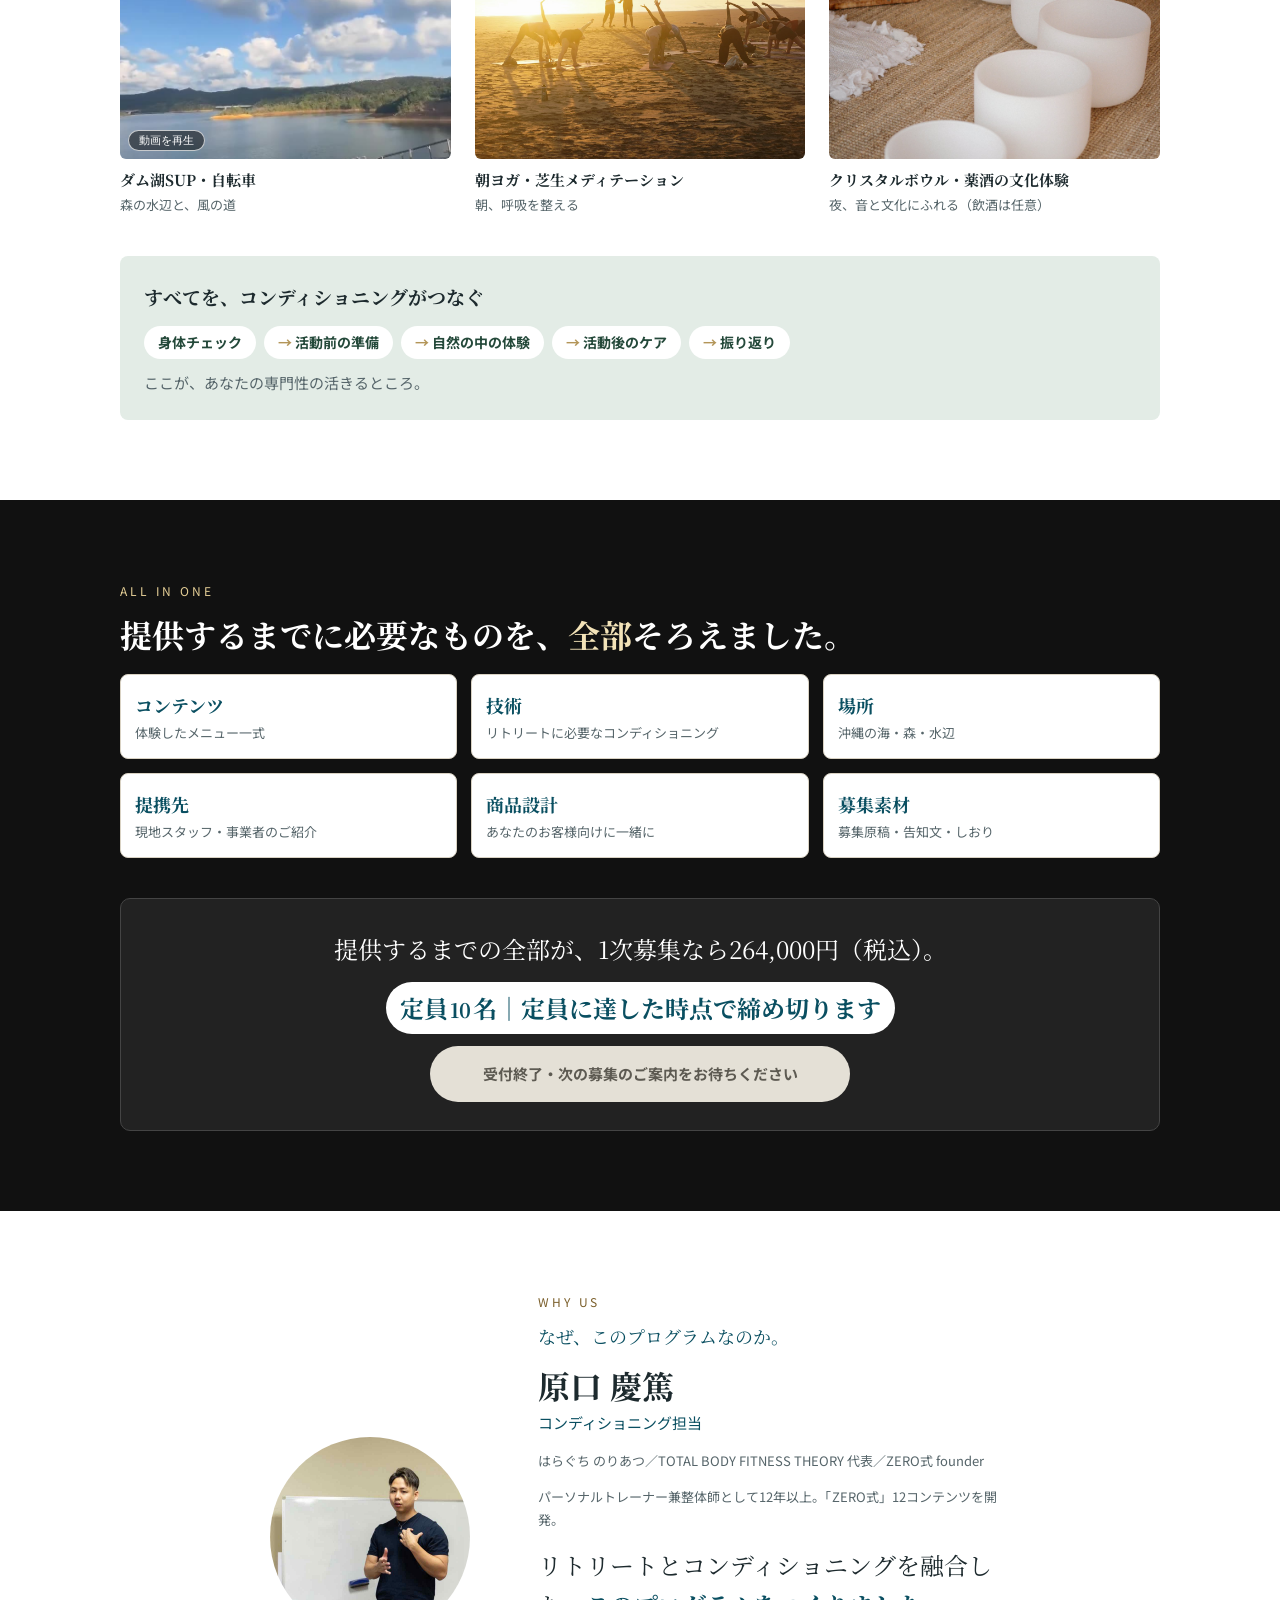
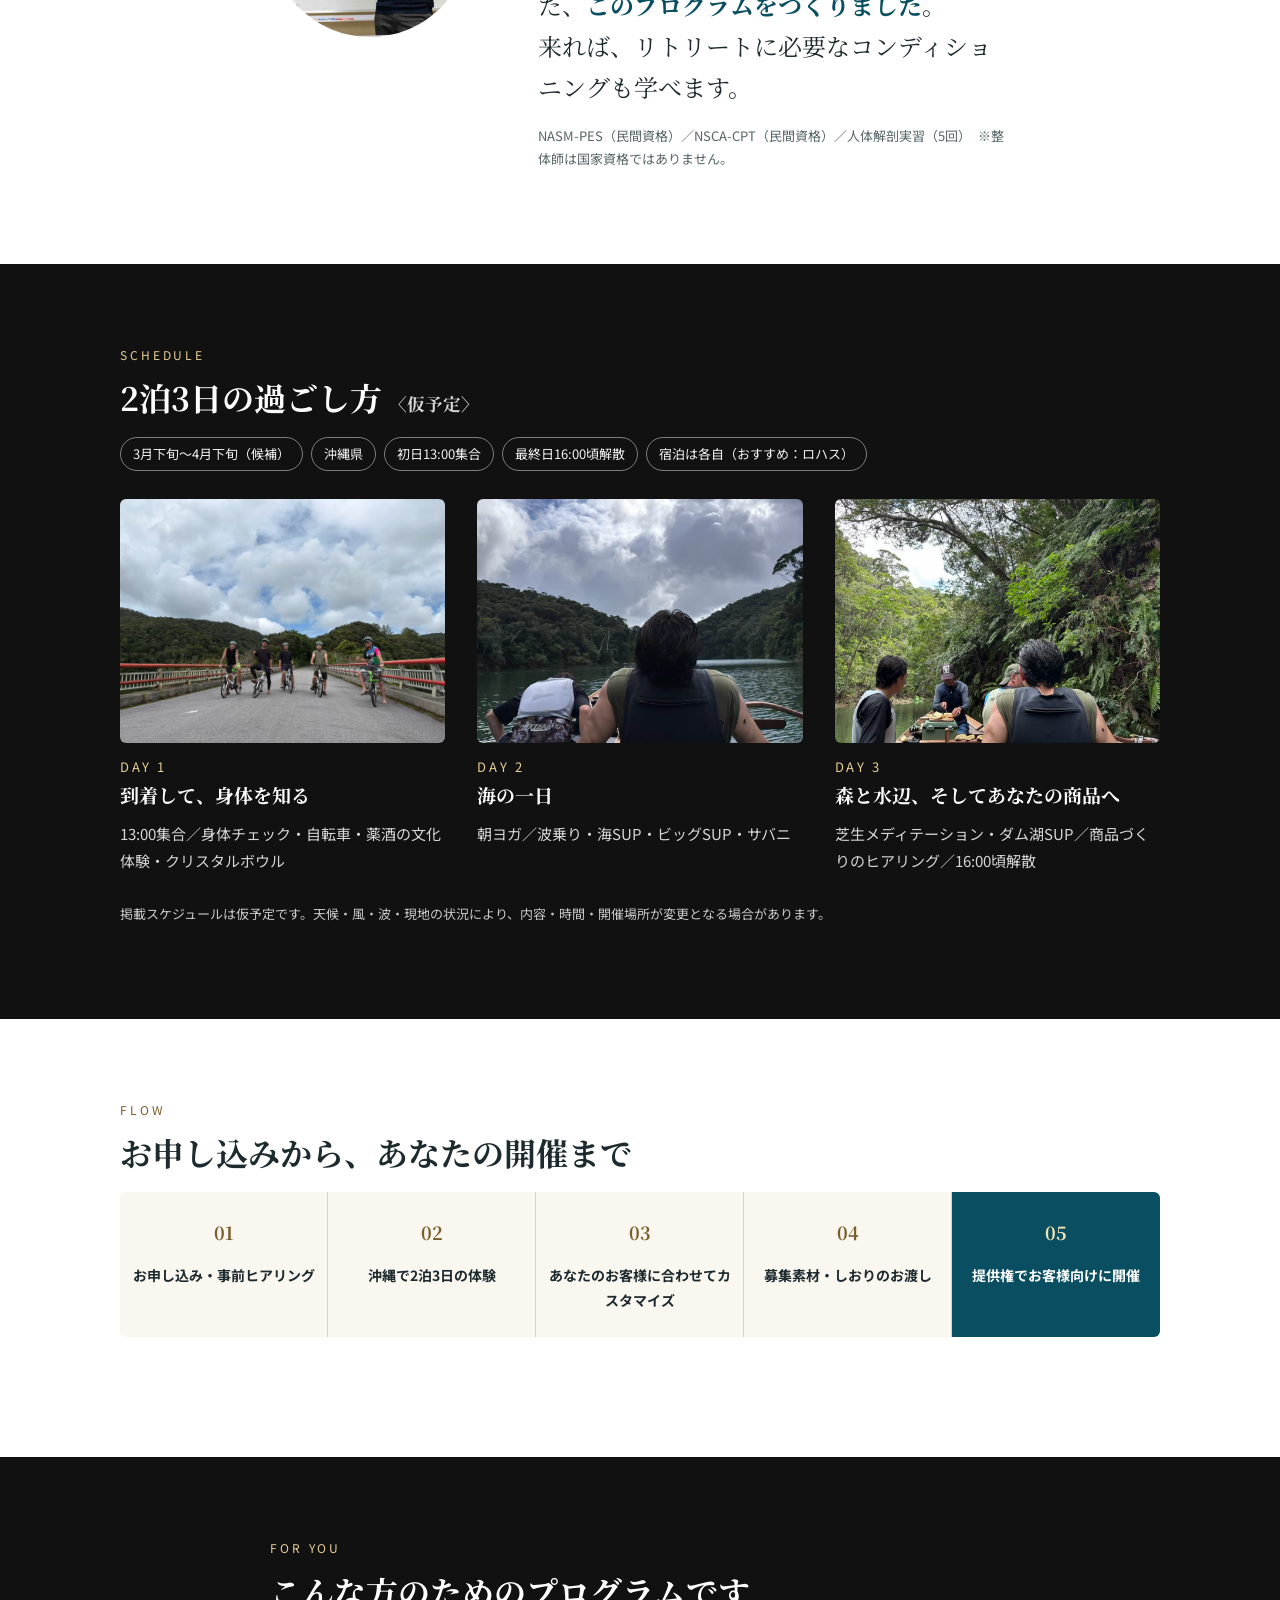
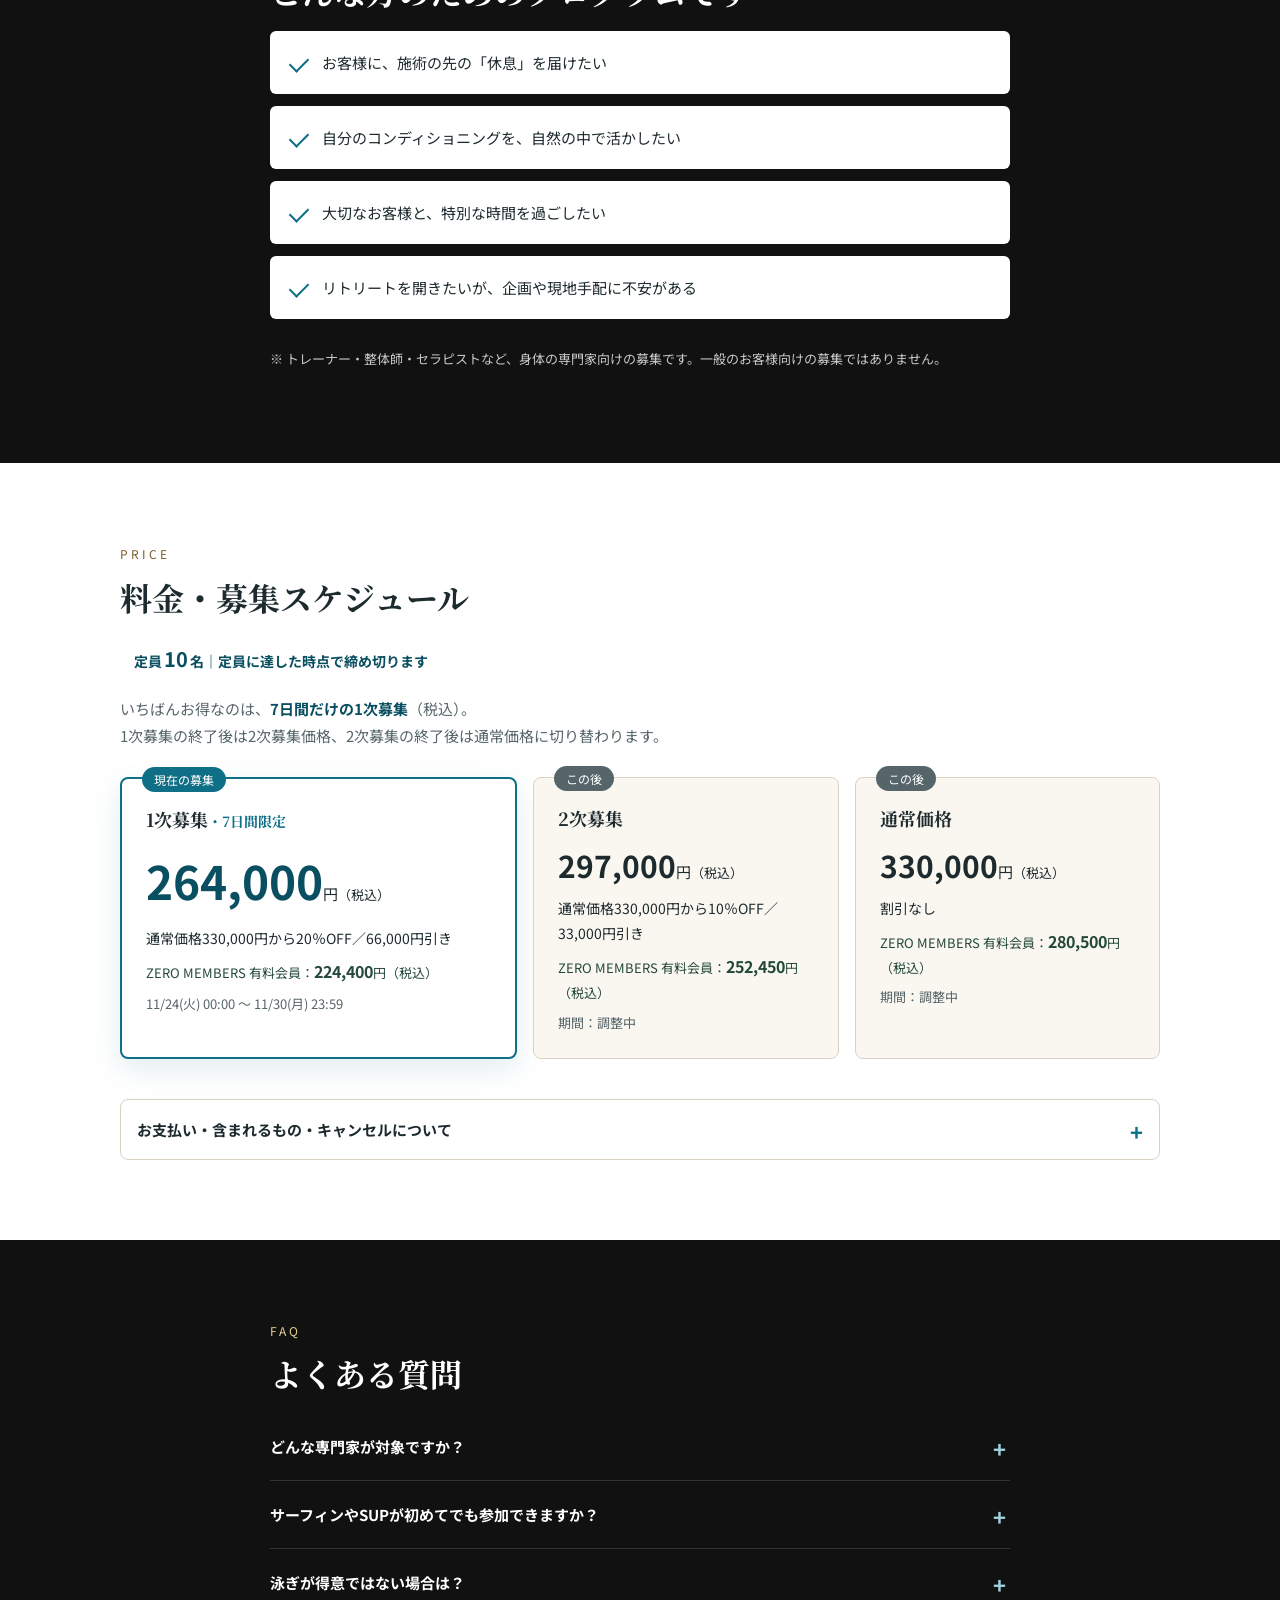
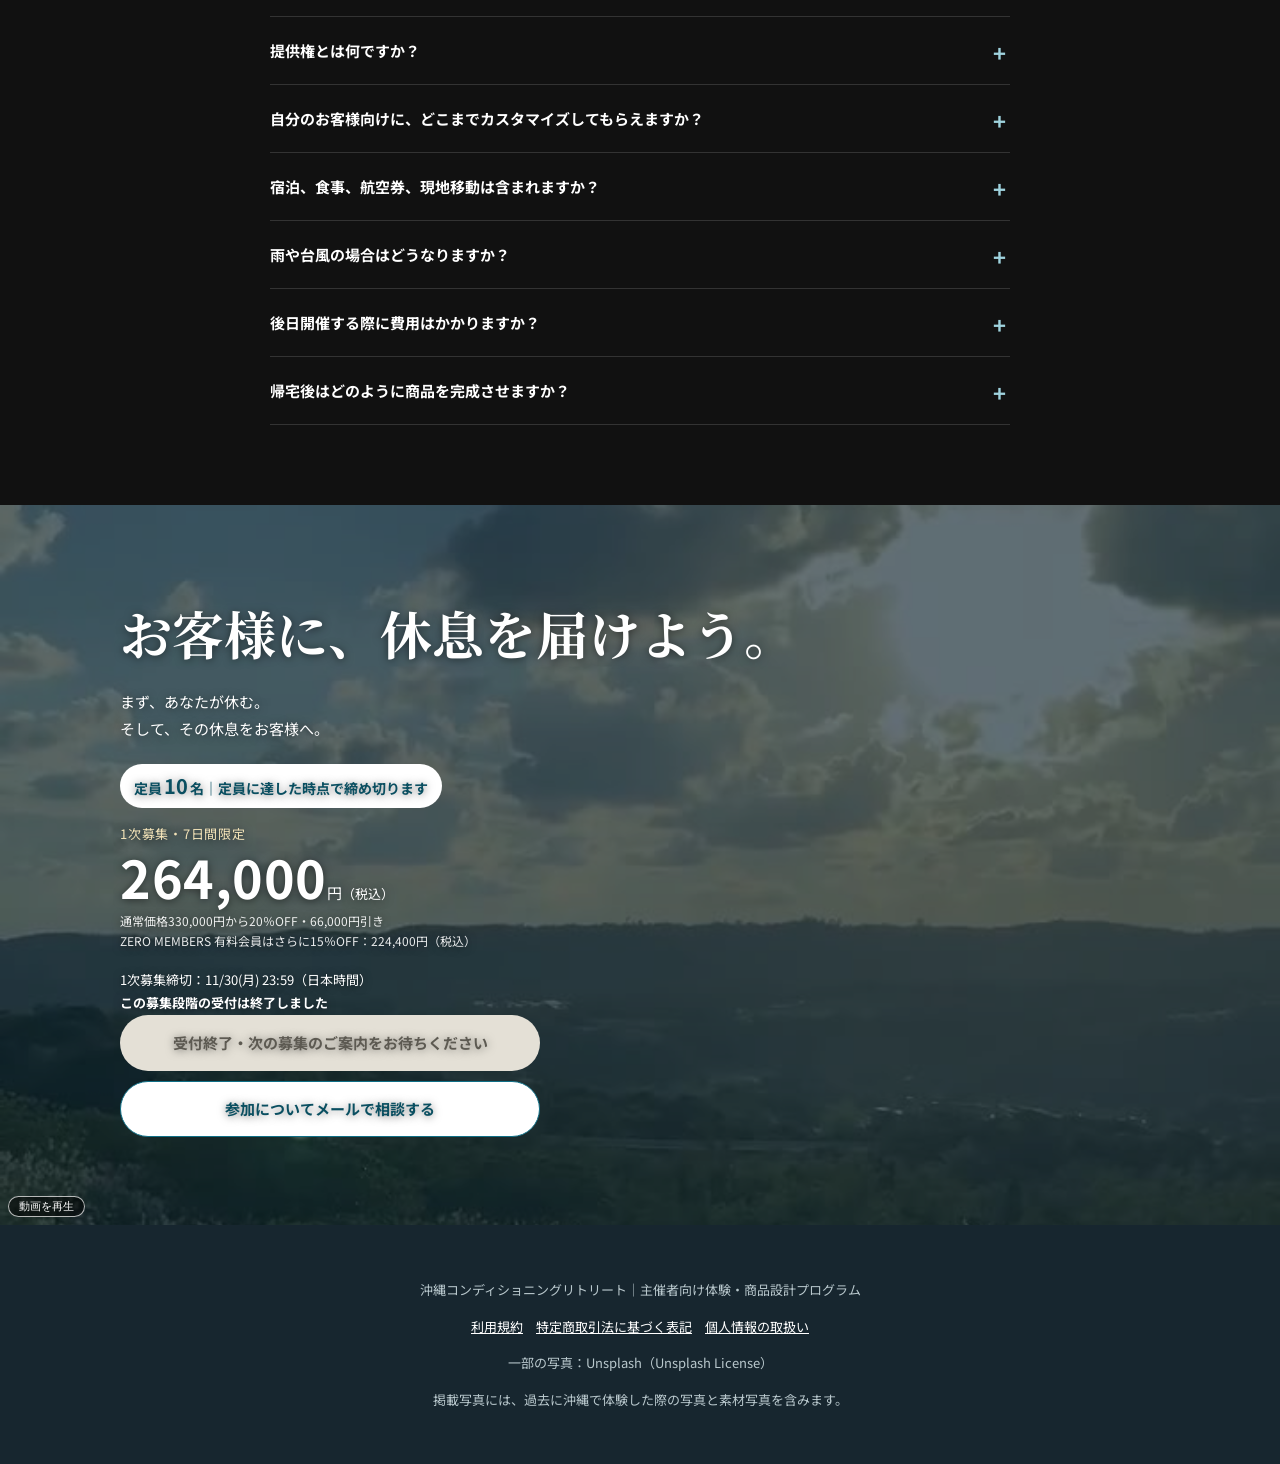
==== commit 83b14bf5: "FVの大見出しを「沖縄 × リトリート × コンディショニング」に Co-Authored-By: Claude Opus 5.5 <noreply@anthropic.com>" ====
--- a/index.html
+++ b/index.html
@@ -32,7 +32,7 @@
   </div>
   <div class="hero-body">
     <p class="hero-for">トレーナー・整体師・セラピストの方へ</p>
-    <h1 id="hero-title" class="hero-title"><span class="ht-sub">リトリート × コンディショニング</span><span class="ht-main">お客様に、<br class="sp"><span class="hl">休息</span>を届けよう。</span></h1>
+    <h1 id="hero-title" class="hero-title"><span class="ht-main"><span class="hl">沖縄</span> × リトリート<br>× コンディショニング</span><span class="ht-sub2">お客様に、休息を届けよう。</span></h1>
     <p class="hero-lead">心も身体も休める、沖縄での2泊3日。<br><strong>あなたが体験して、そのまま届けられる。</strong></p>
     <ul class="hero-dates"><li><b>1次募集</b>11/24(火) 00:00〜11/30(月) 23:59</li><li><b>開催</b>3月下旬〜4月下旬（候補）</li><li><b>締切</b>定員10名に達し次第</li></ul>
     <p class="seats">定員<b>10</b>名｜定員に達した時点で締め切ります</p>
--- a/assets/style.css
+++ b/assets/style.css
@@ -514,3 +514,8 @@
 .tone-black .all-in li{background:#fff}
 .hl-ink{color:var(--sea-d)}
 .tone-black .hl-ink{color:#f3e3b8}
+.ht-sub2{display:block;font-size:.5em;letter-spacing:.06em;margin-top:12px;color:#fff}
+.ht-main{font-size:1em;line-height:1.35}
+@media(max-width:767px){.hero-title{font-size:clamp(25px,7.6vw,68px)}}
+.ht-sub2{text-shadow:0 2px 10px rgba(0,0,0,.7)}
+.hero-title .hl{text-shadow:0 2px 12px rgba(0,0,0,.75)}
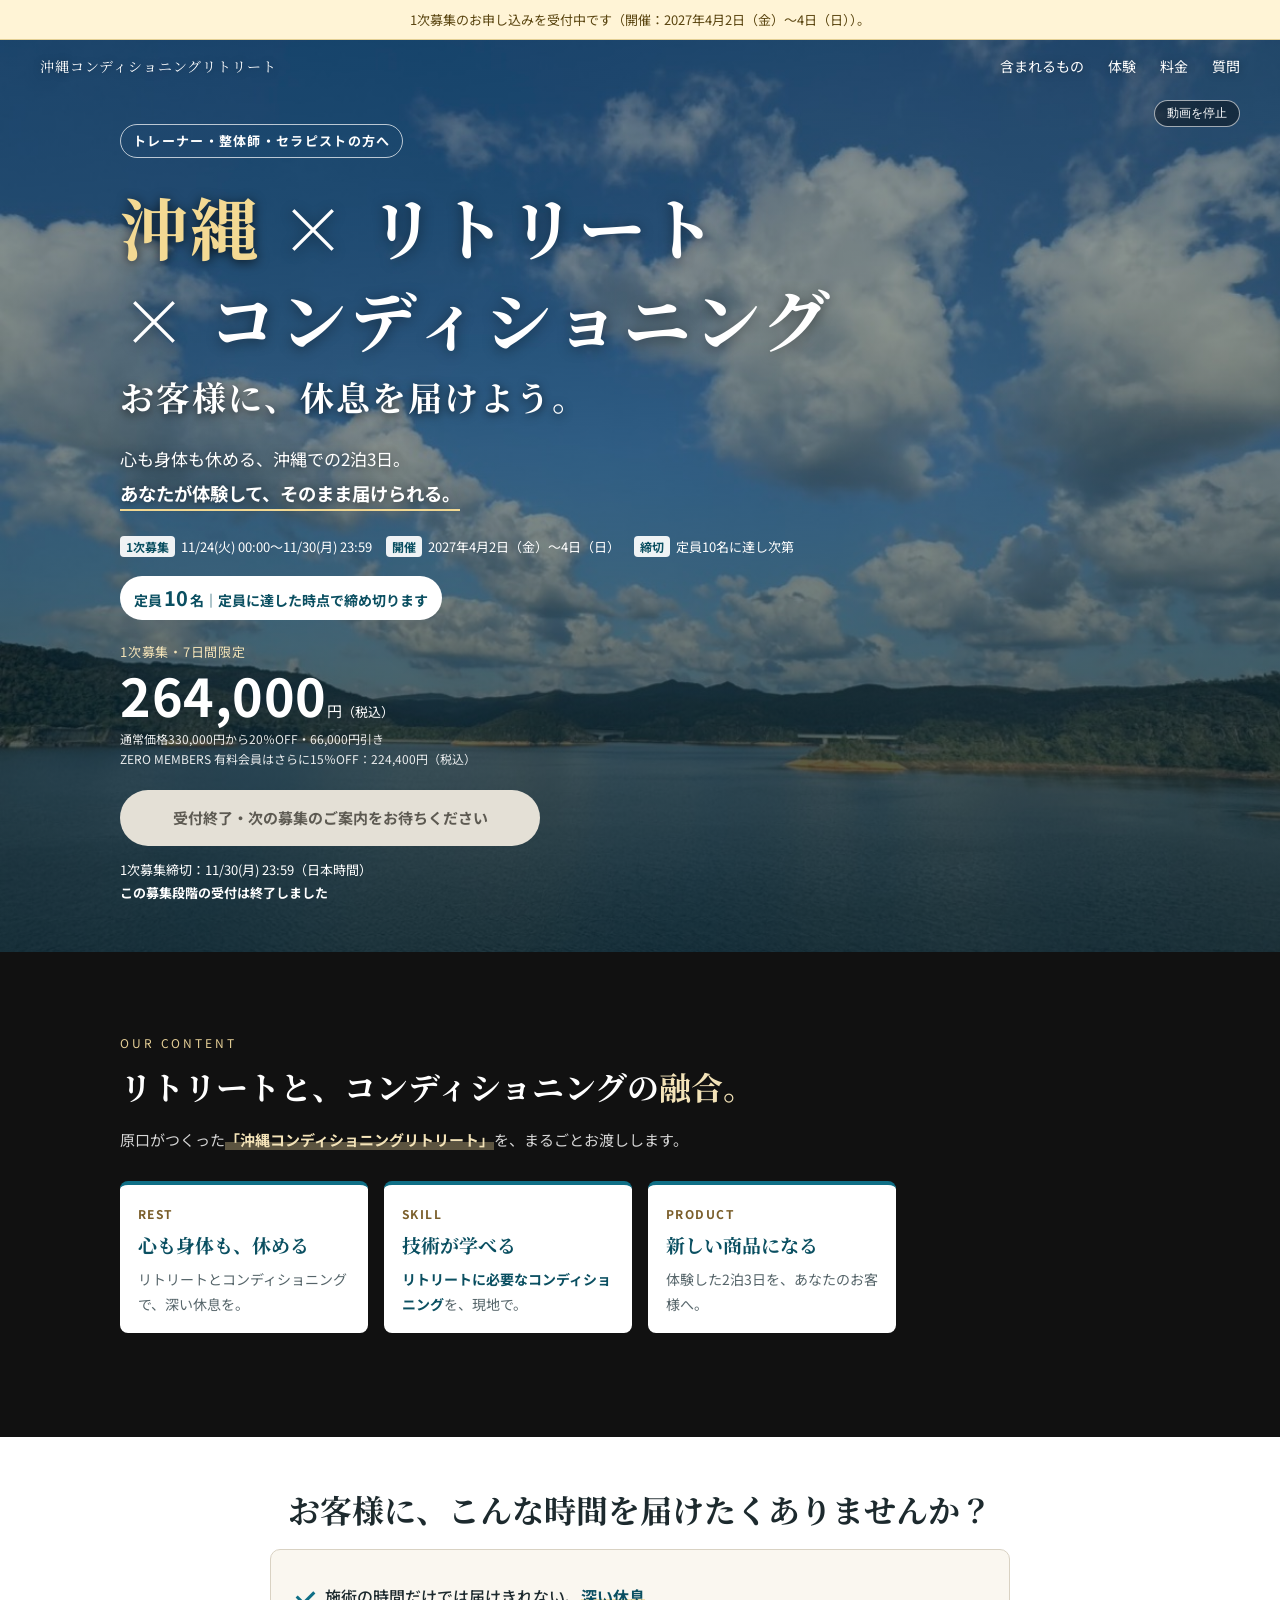
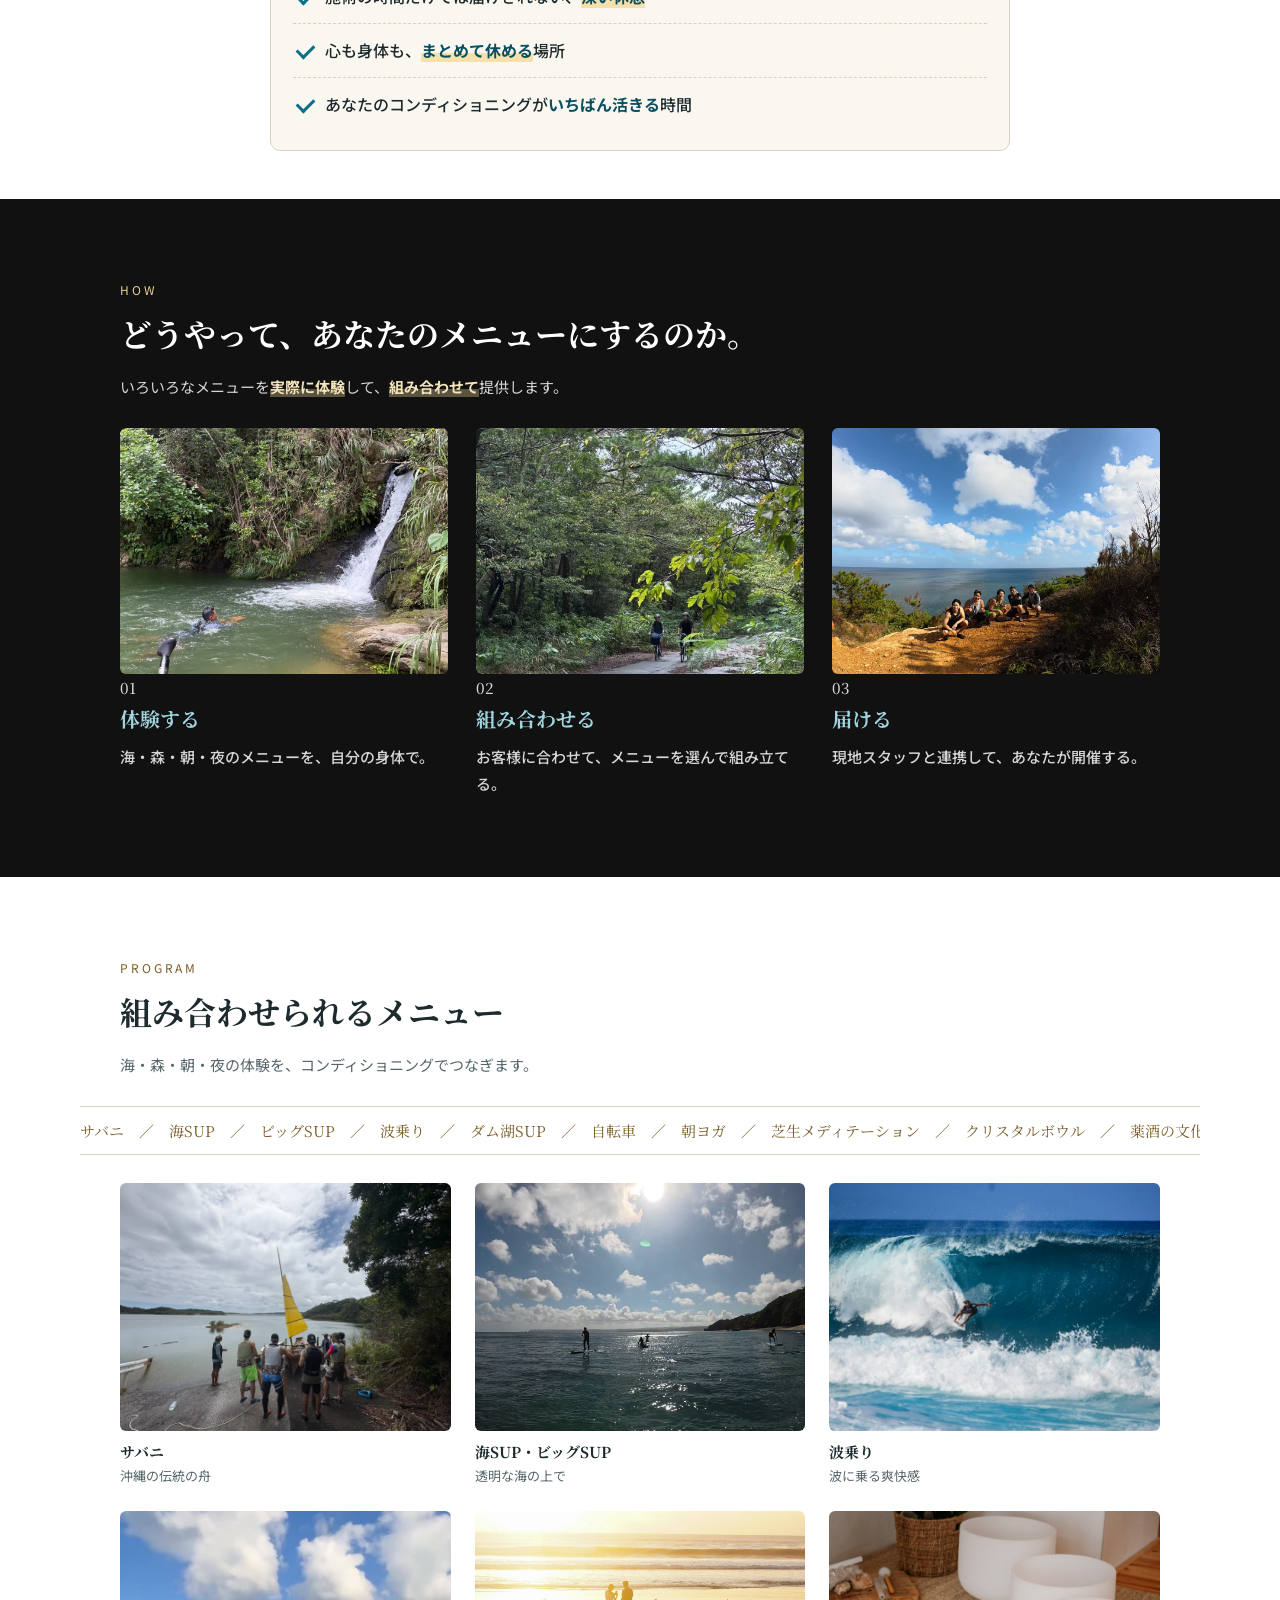
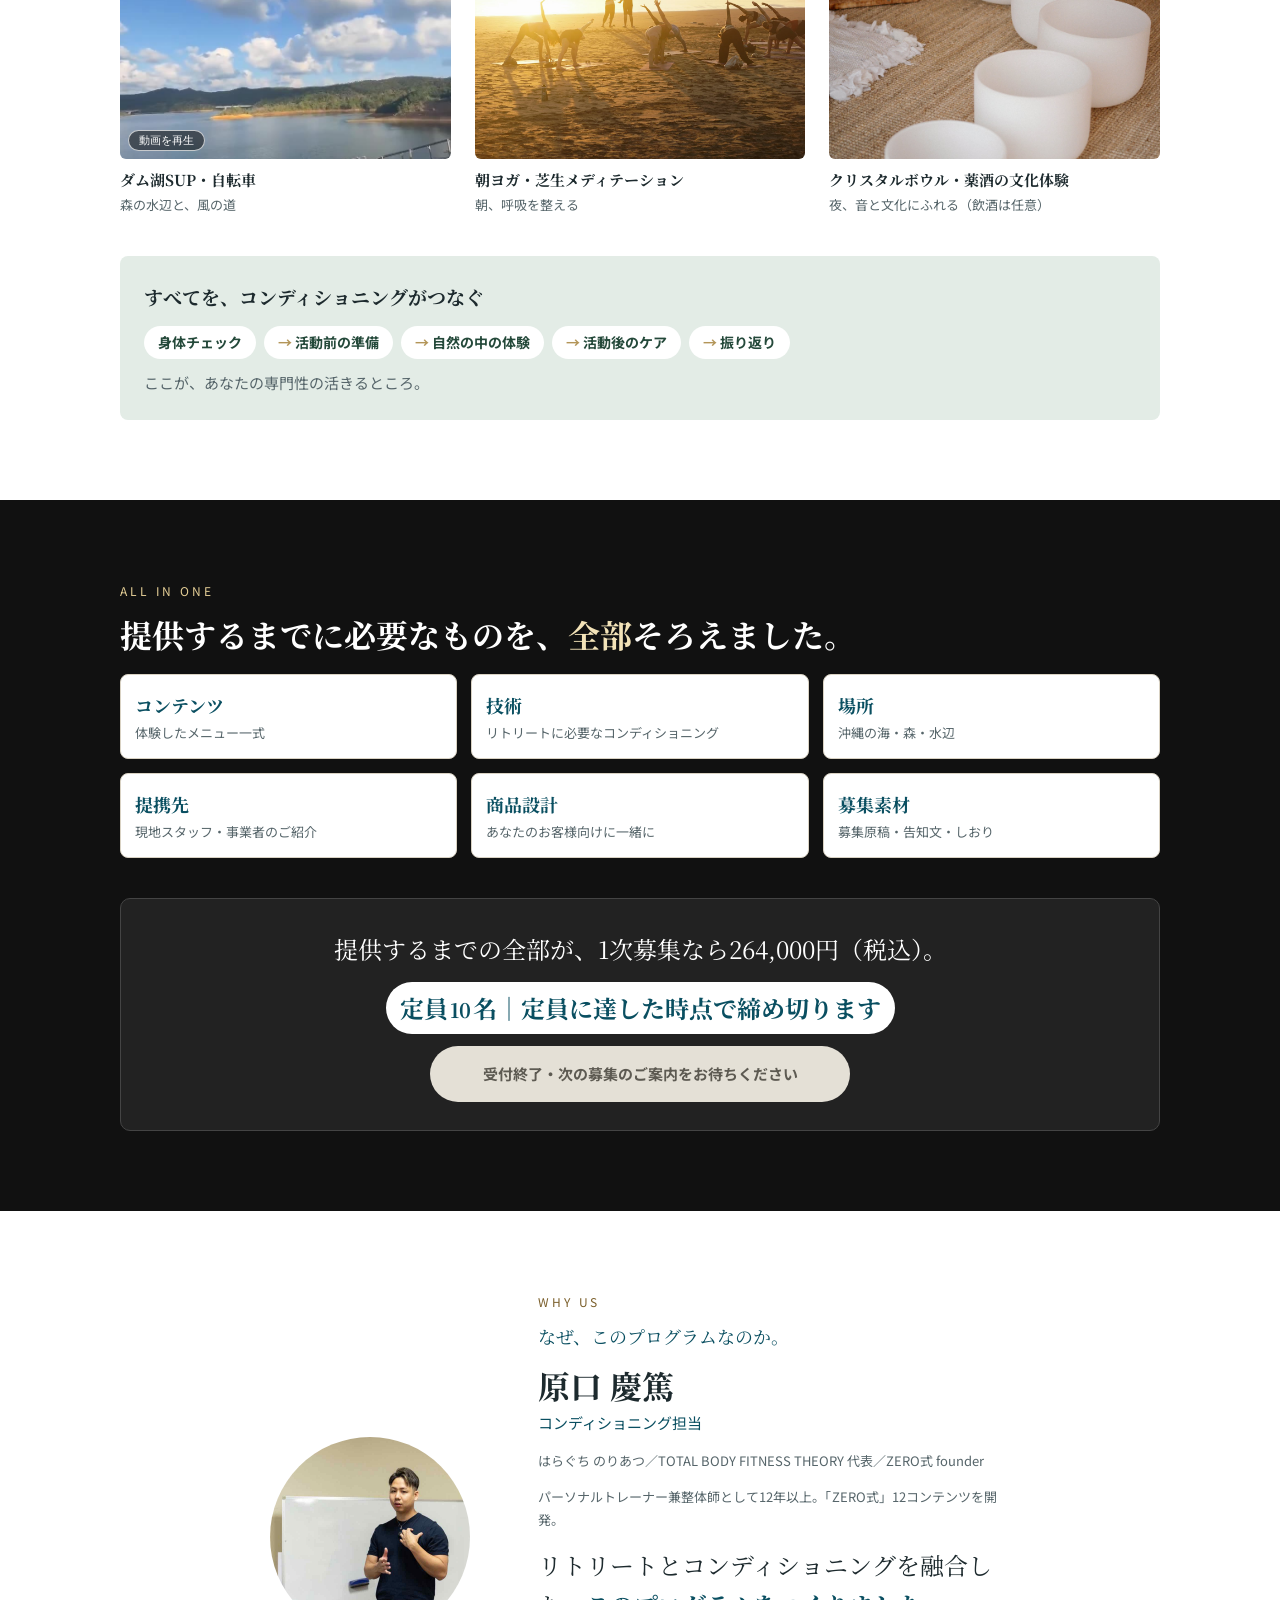
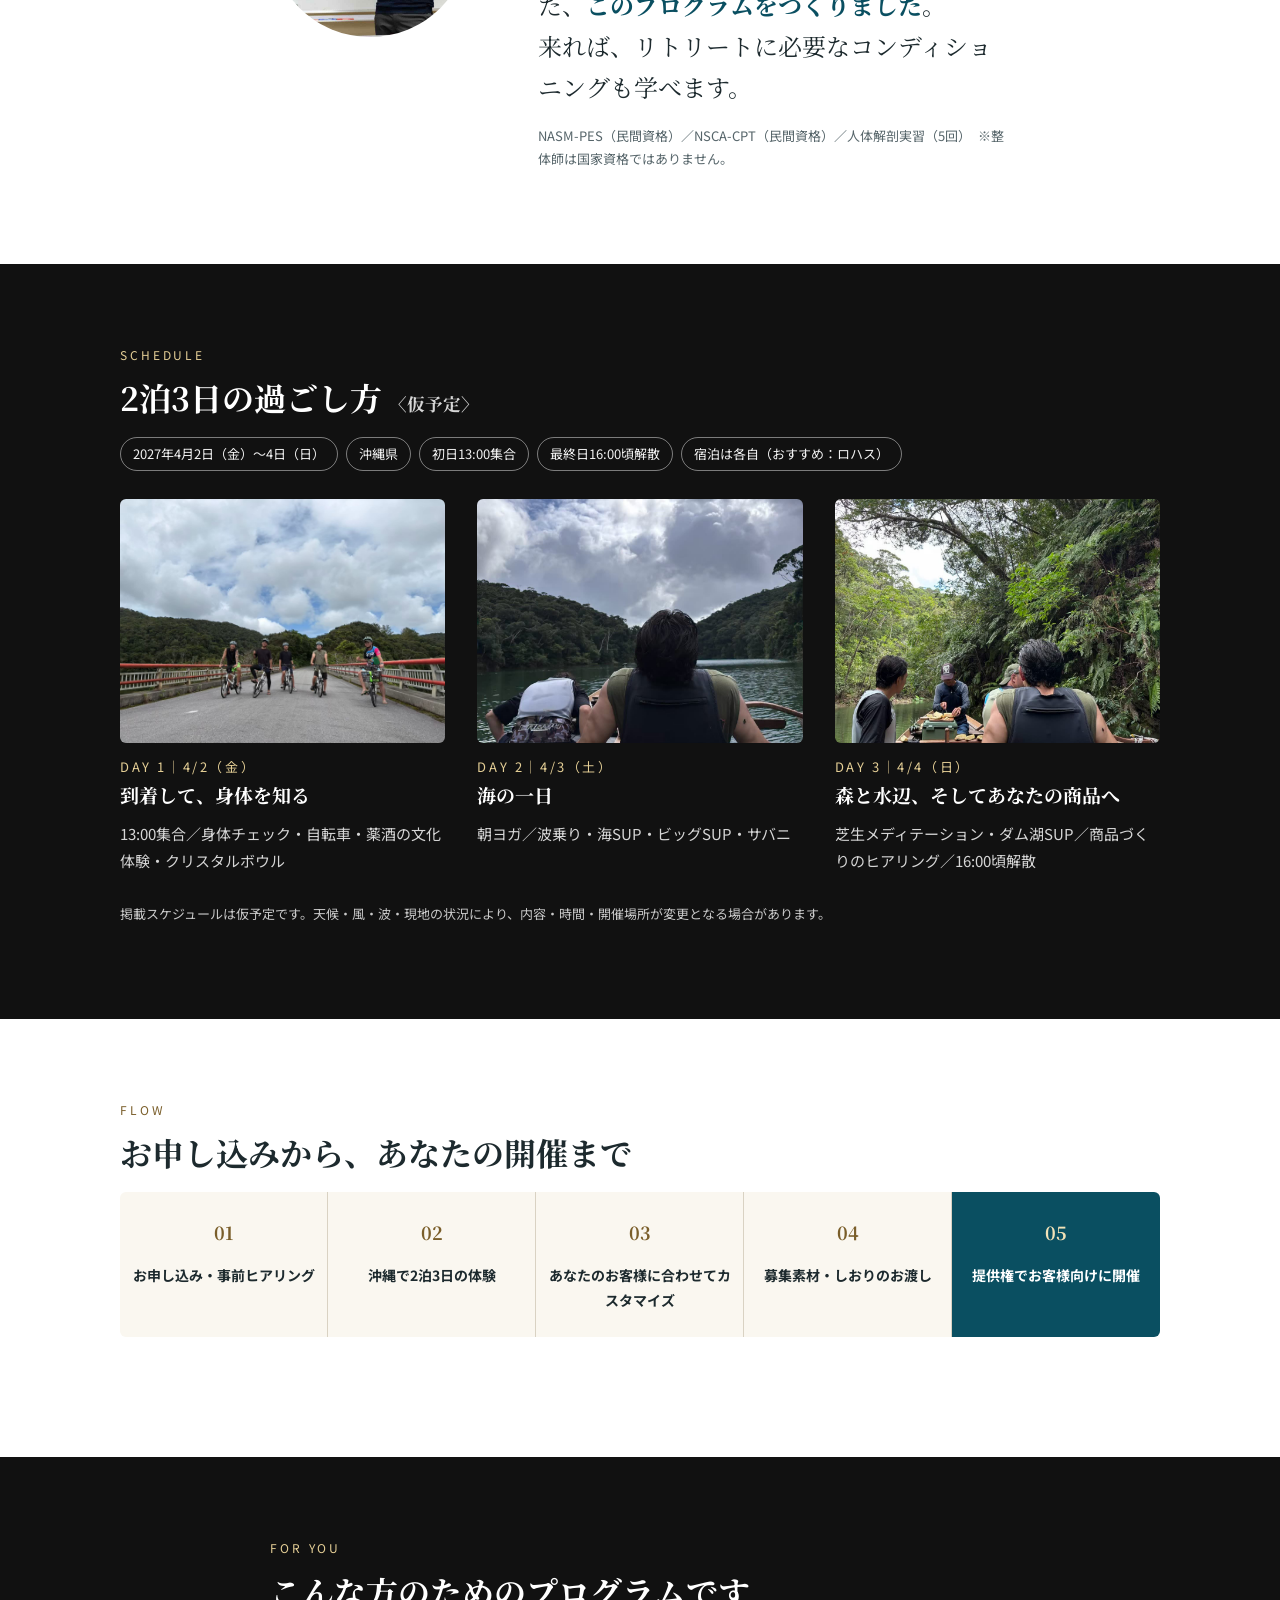
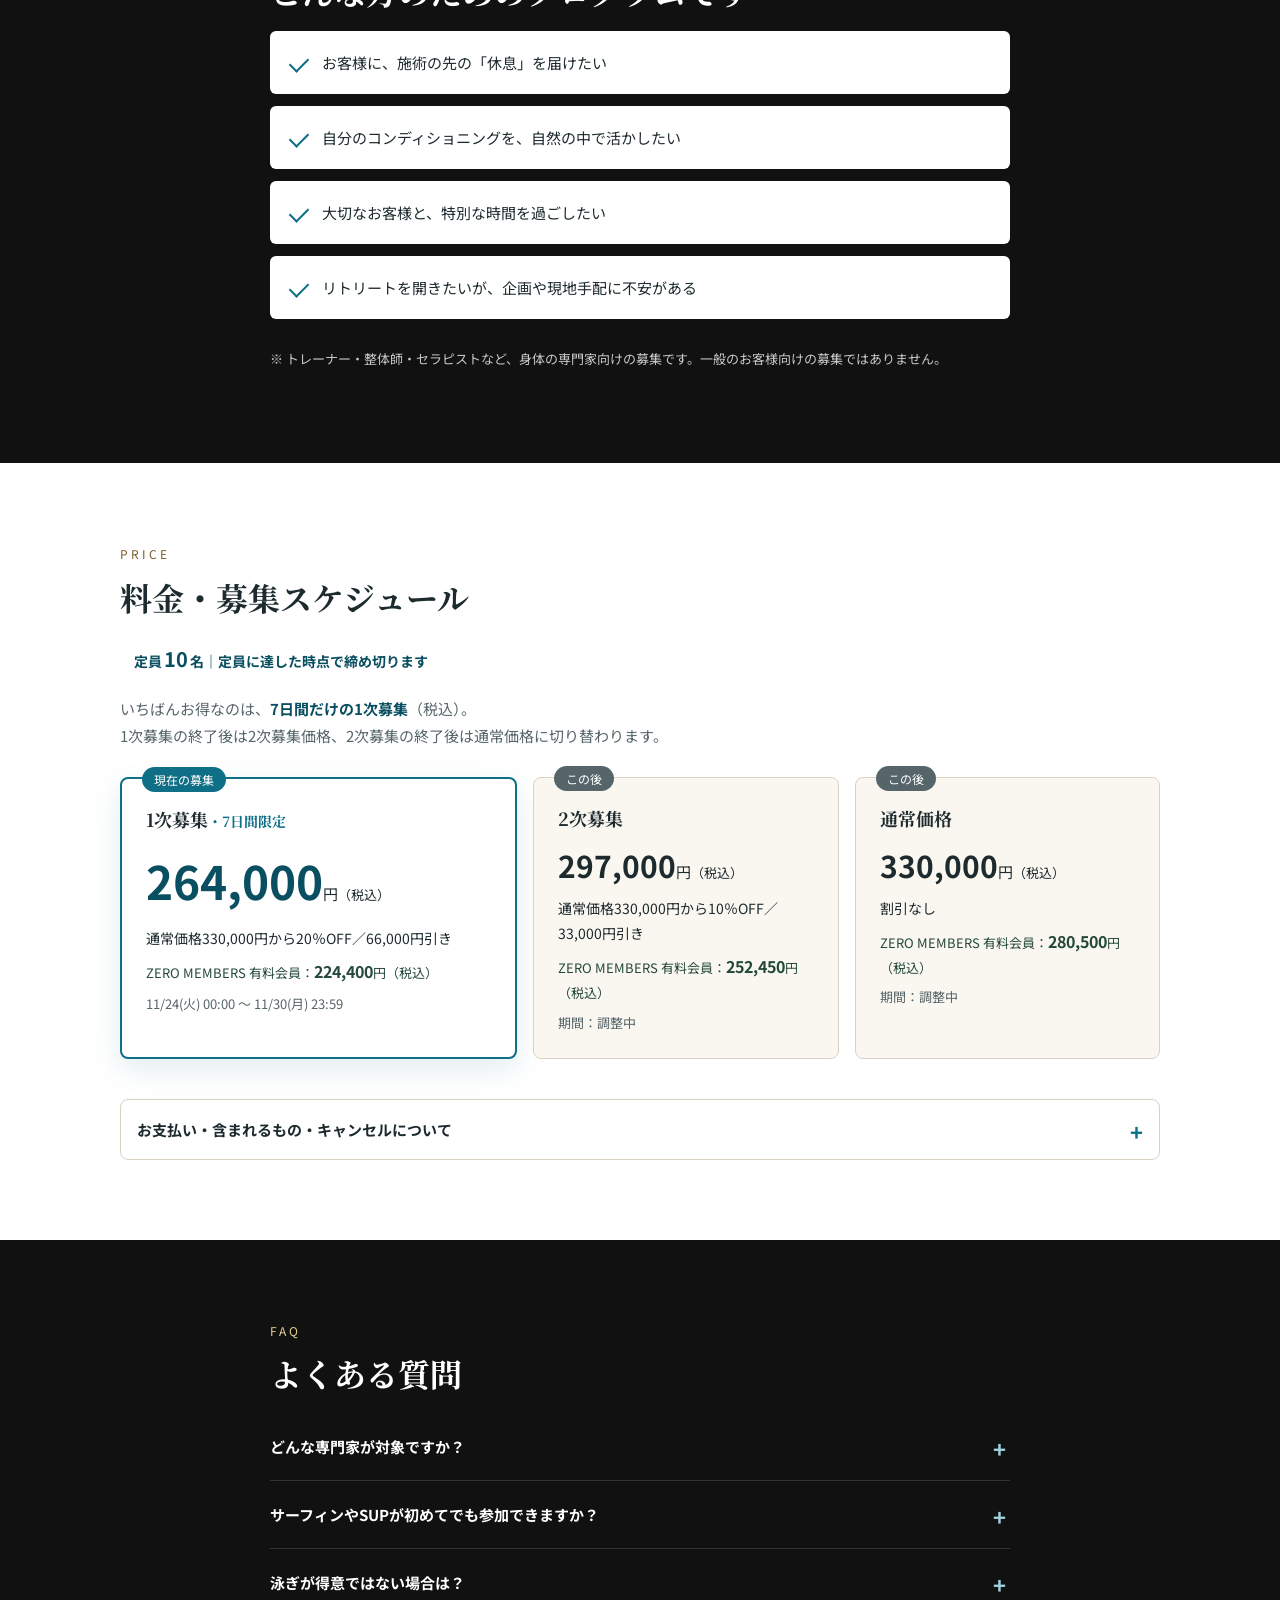
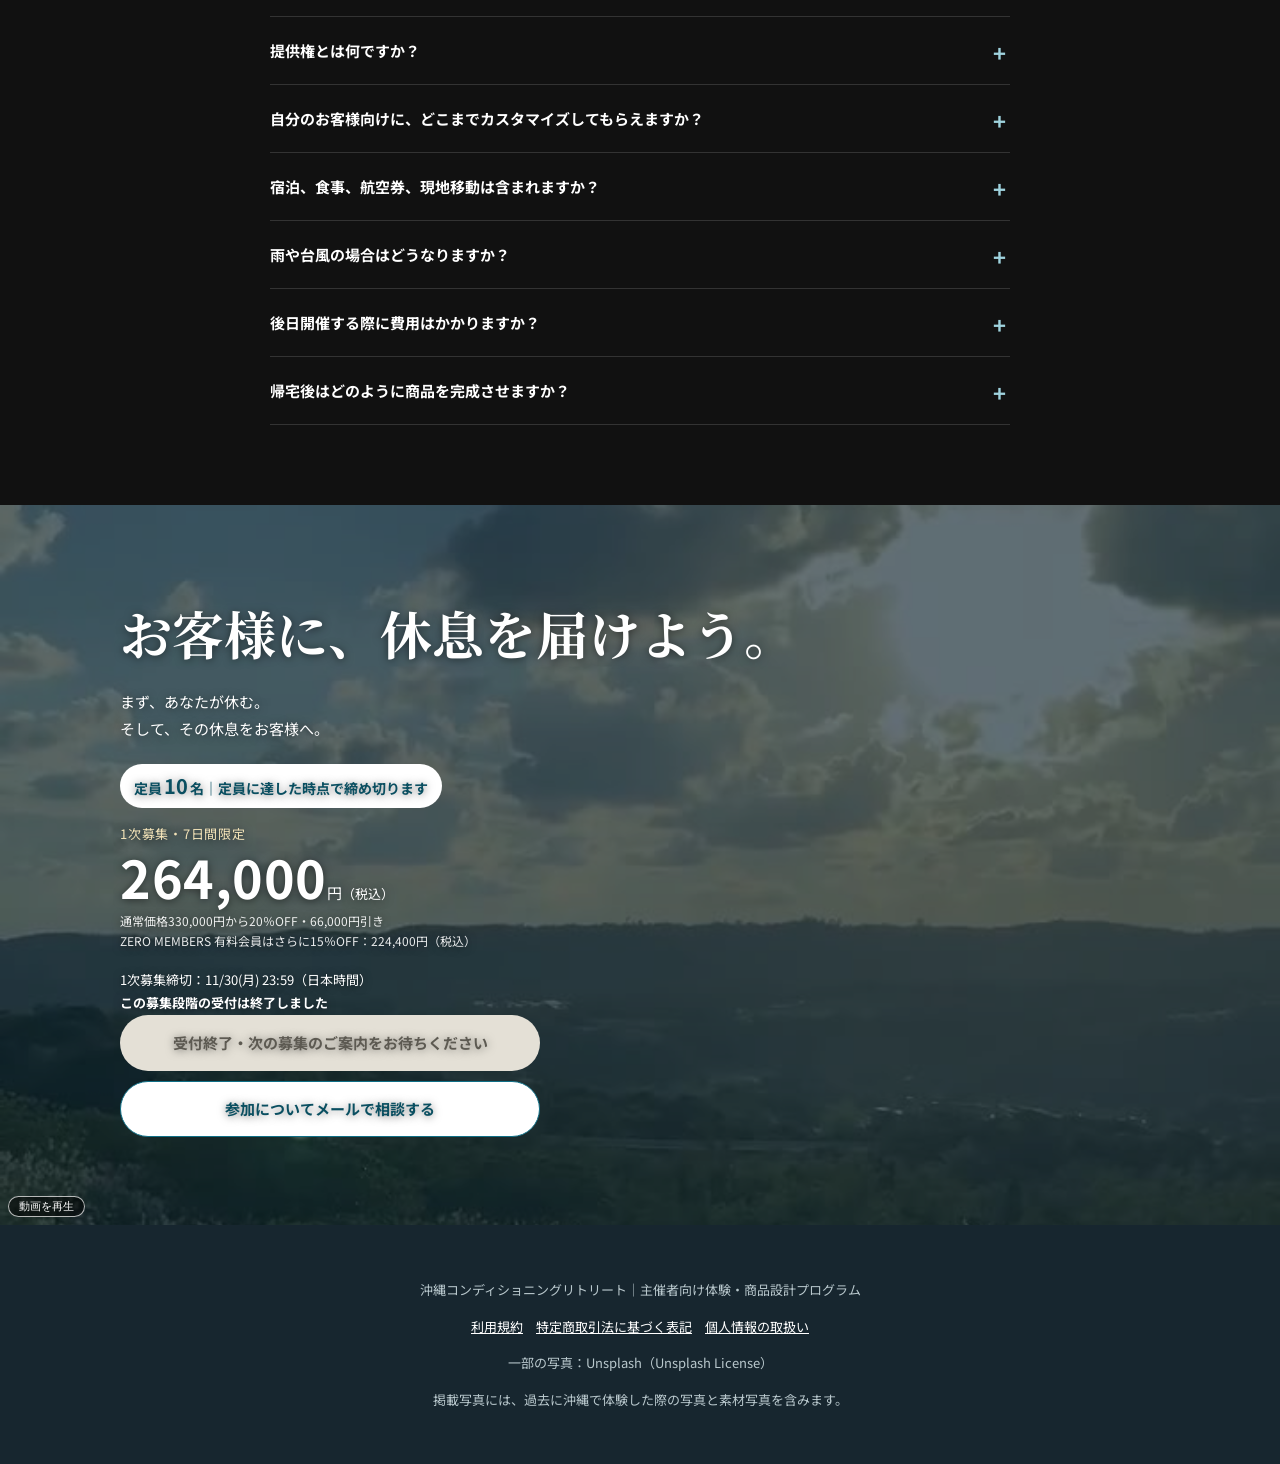
==== commit 2192436b: "開催日 2027年4月2日（金）〜4日（日）を反映 Co-Authored-By: Claude Opus 5.5 <noreply@anthropic.com>" ====
--- a/index.html
+++ b/index.html
@@ -21,7 +21,7 @@
 <body>
 <a class="skip" href="#main">本文へ移動</a>
 <div class="progress" aria-hidden="true"><span data-progress></span></div>
-<div class="draft-bar" role="note">1次募集のお申し込みを受付中です。開催日など一部の情報は、確定しだいお申し込みの方にご案内します。</div>
+<div class="draft-bar" role="note">1次募集のお申し込みを受付中です（開催：2027年4月2日（金）〜4日（日））。</div>
 <header class="site-head"><p class="logo">沖縄コンディショニングリトリート</p><nav aria-label="ページ内"><a href="#gain">含まれるもの</a><a href="#program">体験</a><a href="#price">料金</a><a href="#faq">質問</a></nav></header>
 
 <main id="main">
@@ -34,7 +34,7 @@
     <p class="hero-for">トレーナー・整体師・セラピストの方へ</p>
     <h1 id="hero-title" class="hero-title"><span class="ht-main"><span class="hl">沖縄</span> × リトリート<br>× コンディショニング</span><span class="ht-sub2">お客様に、休息を届けよう。</span></h1>
     <p class="hero-lead">心も身体も休める、沖縄での2泊3日。<br><strong>あなたが体験して、そのまま届けられる。</strong></p>
-    <ul class="hero-dates"><li><b>1次募集</b>11/24(火) 00:00〜11/30(月) 23:59</li><li><b>開催</b>3月下旬〜4月下旬（候補）</li><li><b>締切</b>定員10名に達し次第</li></ul>
+    <ul class="hero-dates"><li><b>1次募集</b>11/24(火) 00:00〜11/30(月) 23:59</li><li><b>開催</b>2027年4月2日（金）〜4日（日）</li><li><b>締切</b>定員10名に達し次第</li></ul>
     <p class="seats">定員<b>10</b>名｜定員に達した時点で締め切ります</p>
     <div class="hero-price">
     <p class="hp-stage">1次募集・7日間限定</p>
@@ -142,8 +142,8 @@
   <div class="wrap">
     <p class="eyebrow reveal">SCHEDULE</p>
     <h2 id="sch-title" class="reveal">2泊3日の過ごし方<small>〈仮予定〉</small></h2>
-    <ul class="chips reveal"><li>3月下旬〜4月下旬（候補）</li><li>沖縄県</li><li>初日13:00集合</li><li>最終日16:00頃解散</li><li>宿泊は各自（おすすめ：ロハス）</li></ul>
-    <div class="days2"><article class="day reveal"><figure class="ph "><img src="assets/img/g_bridge.jpg" alt="自転車で橋の上を進む様子" width="1477" height="1108" loading="lazy" decoding="async"></figure><p class="day-no">DAY 1</p><h3>到着して、身体を知る</h3><p>13:00集合／身体チェック・自転車・薬酒の文化体験・クリスタルボウル</p></article><article class="day reveal"><figure class="ph "><img src="assets/img/g_sabani2.jpg" alt="サバニに乗って海を進む様子" width="1108" height="1478" loading="lazy" decoding="async"></figure><p class="day-no">DAY 2</p><h3>海の一日</h3><p>朝ヨガ／波乗り・海SUP・ビッグSUP・サバニ</p></article><article class="day reveal"><figure class="ph "><img src="assets/img/g_river.jpg" alt="舟の上から眺める森と川" width="1108" height="1478" loading="lazy" decoding="async"></figure><p class="day-no">DAY 3</p><h3>森と水辺、そしてあなたの商品へ</h3><p>芝生メディテーション・ダム湖SUP／商品づくりのヒアリング／16:00頃解散</p></article></div>
+    <ul class="chips reveal"><li>2027年4月2日（金）〜4日（日）</li><li>沖縄県</li><li>初日13:00集合</li><li>最終日16:00頃解散</li><li>宿泊は各自（おすすめ：ロハス）</li></ul>
+    <div class="days2"><article class="day reveal"><figure class="ph "><img src="assets/img/g_bridge.jpg" alt="自転車で橋の上を進む様子" width="1477" height="1108" loading="lazy" decoding="async"></figure><p class="day-no">DAY 1｜4/2（金）</p><h3>到着して、身体を知る</h3><p>13:00集合／身体チェック・自転車・薬酒の文化体験・クリスタルボウル</p></article><article class="day reveal"><figure class="ph "><img src="assets/img/g_sabani2.jpg" alt="サバニに乗って海を進む様子" width="1108" height="1478" loading="lazy" decoding="async"></figure><p class="day-no">DAY 2｜4/3（土）</p><h3>海の一日</h3><p>朝ヨガ／波乗り・海SUP・ビッグSUP・サバニ</p></article><article class="day reveal"><figure class="ph "><img src="assets/img/g_river.jpg" alt="舟の上から眺める森と川" width="1108" height="1478" loading="lazy" decoding="async"></figure><p class="day-no">DAY 3｜4/4（日）</p><h3>森と水辺、そしてあなたの商品へ</h3><p>芝生メディテーション・ダム湖SUP／商品づくりのヒアリング／16:00頃解散</p></article></div>
     <p class="note reveal">掲載スケジュールは仮予定です。天候・風・波・現地の状況により、内容・時間・開催場所が変更となる場合があります。</p>
   </div>
 </section>
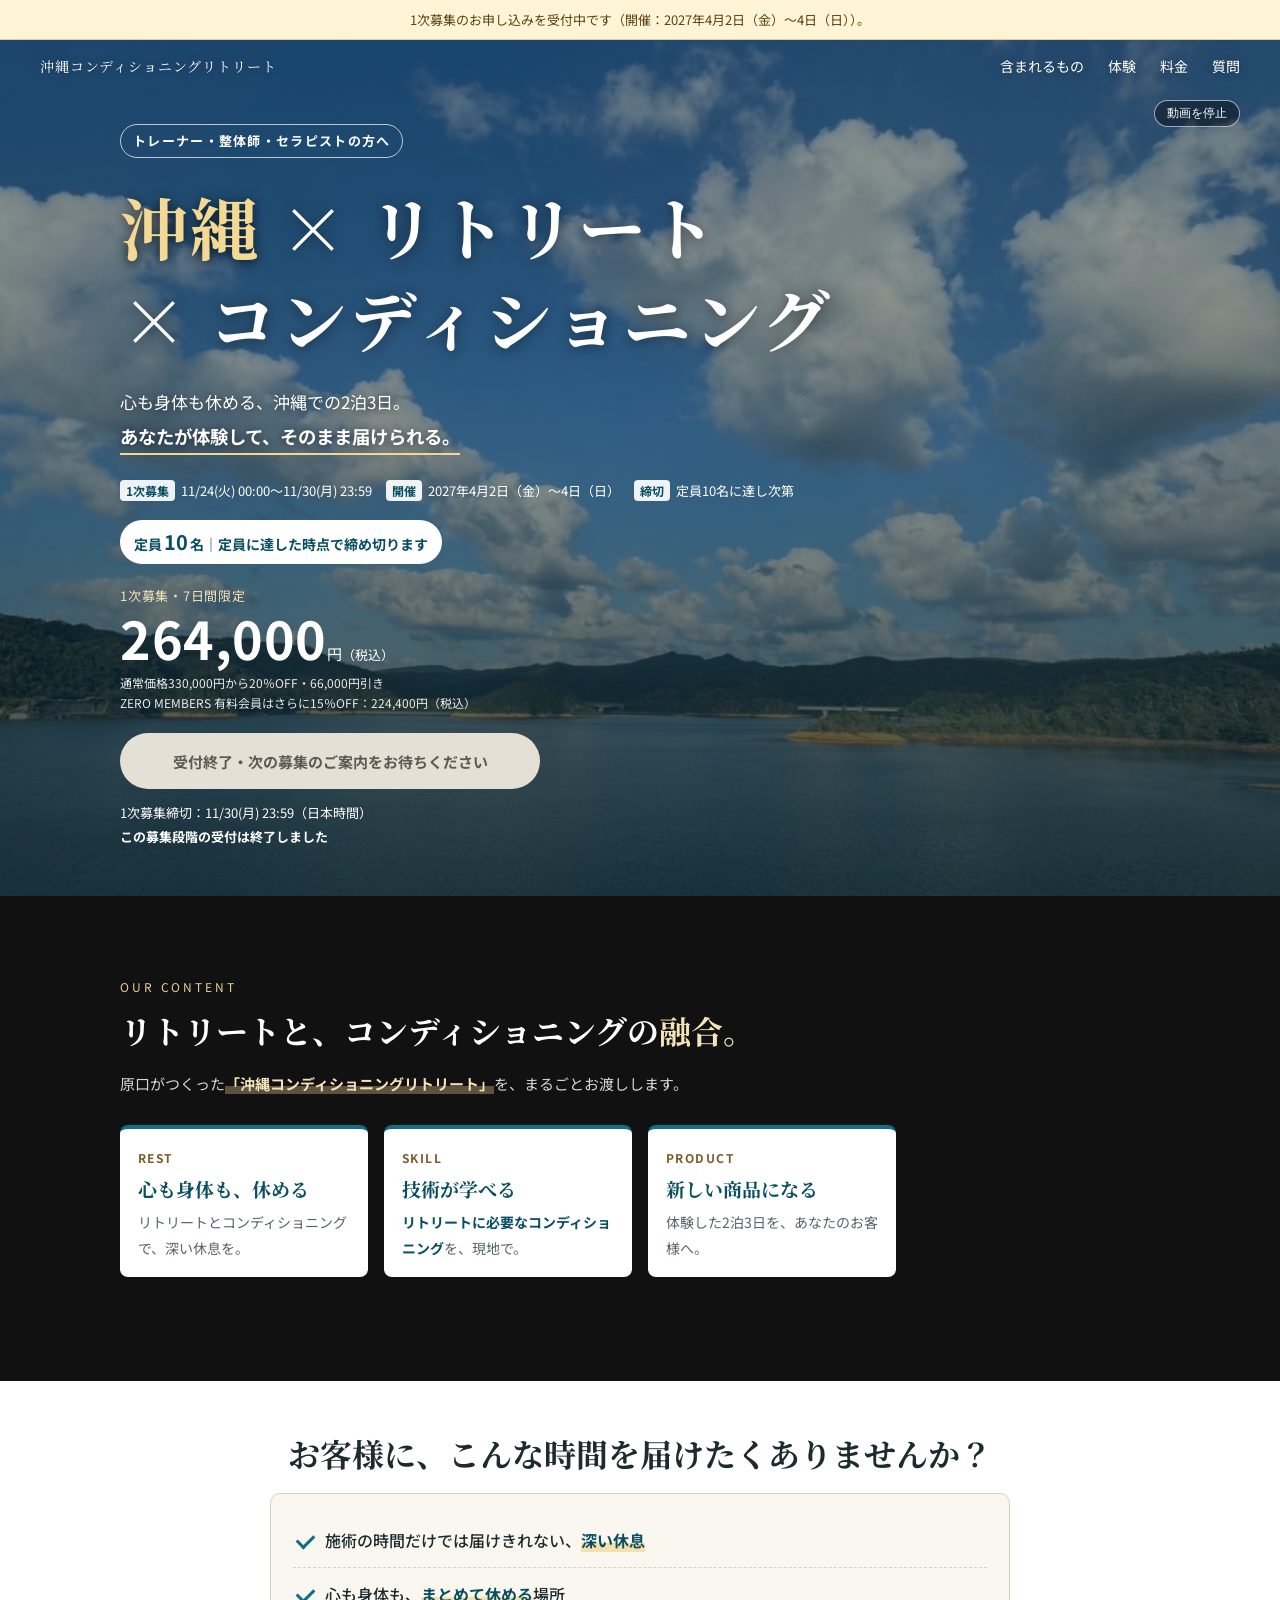
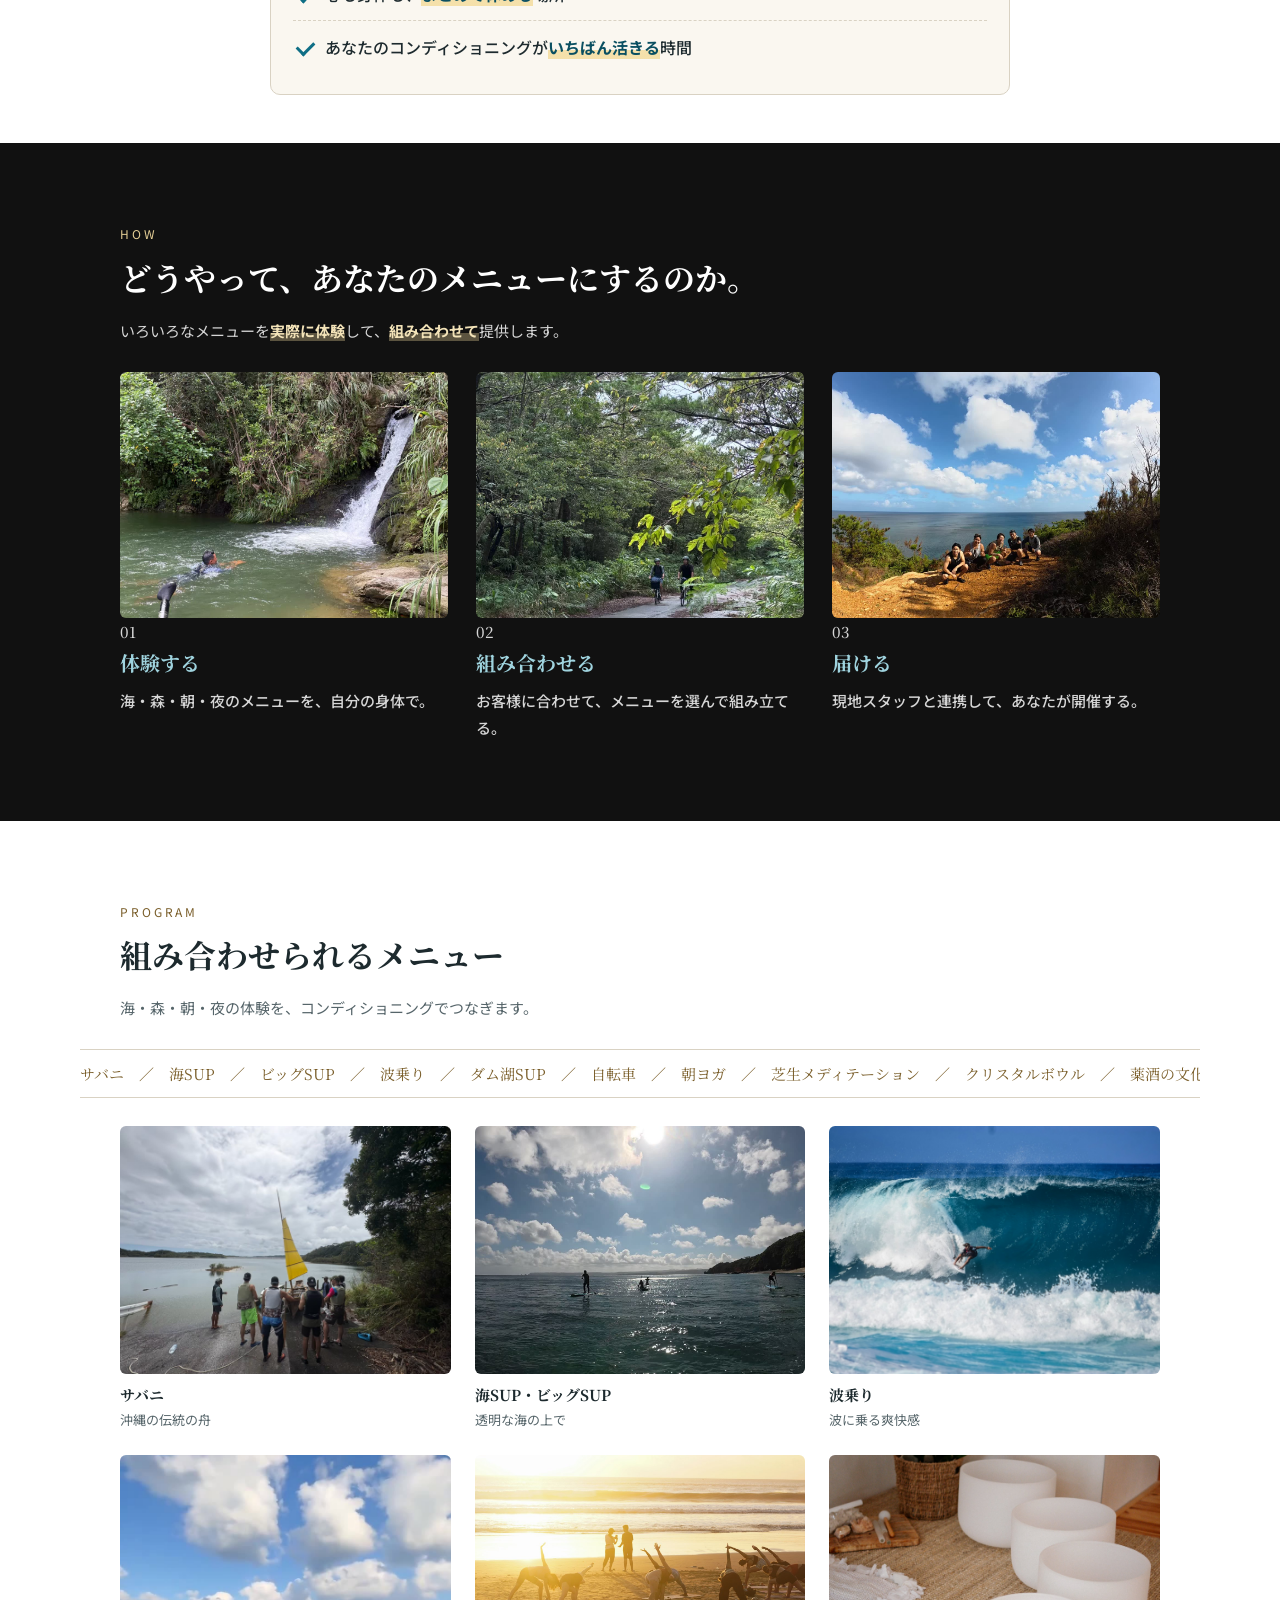
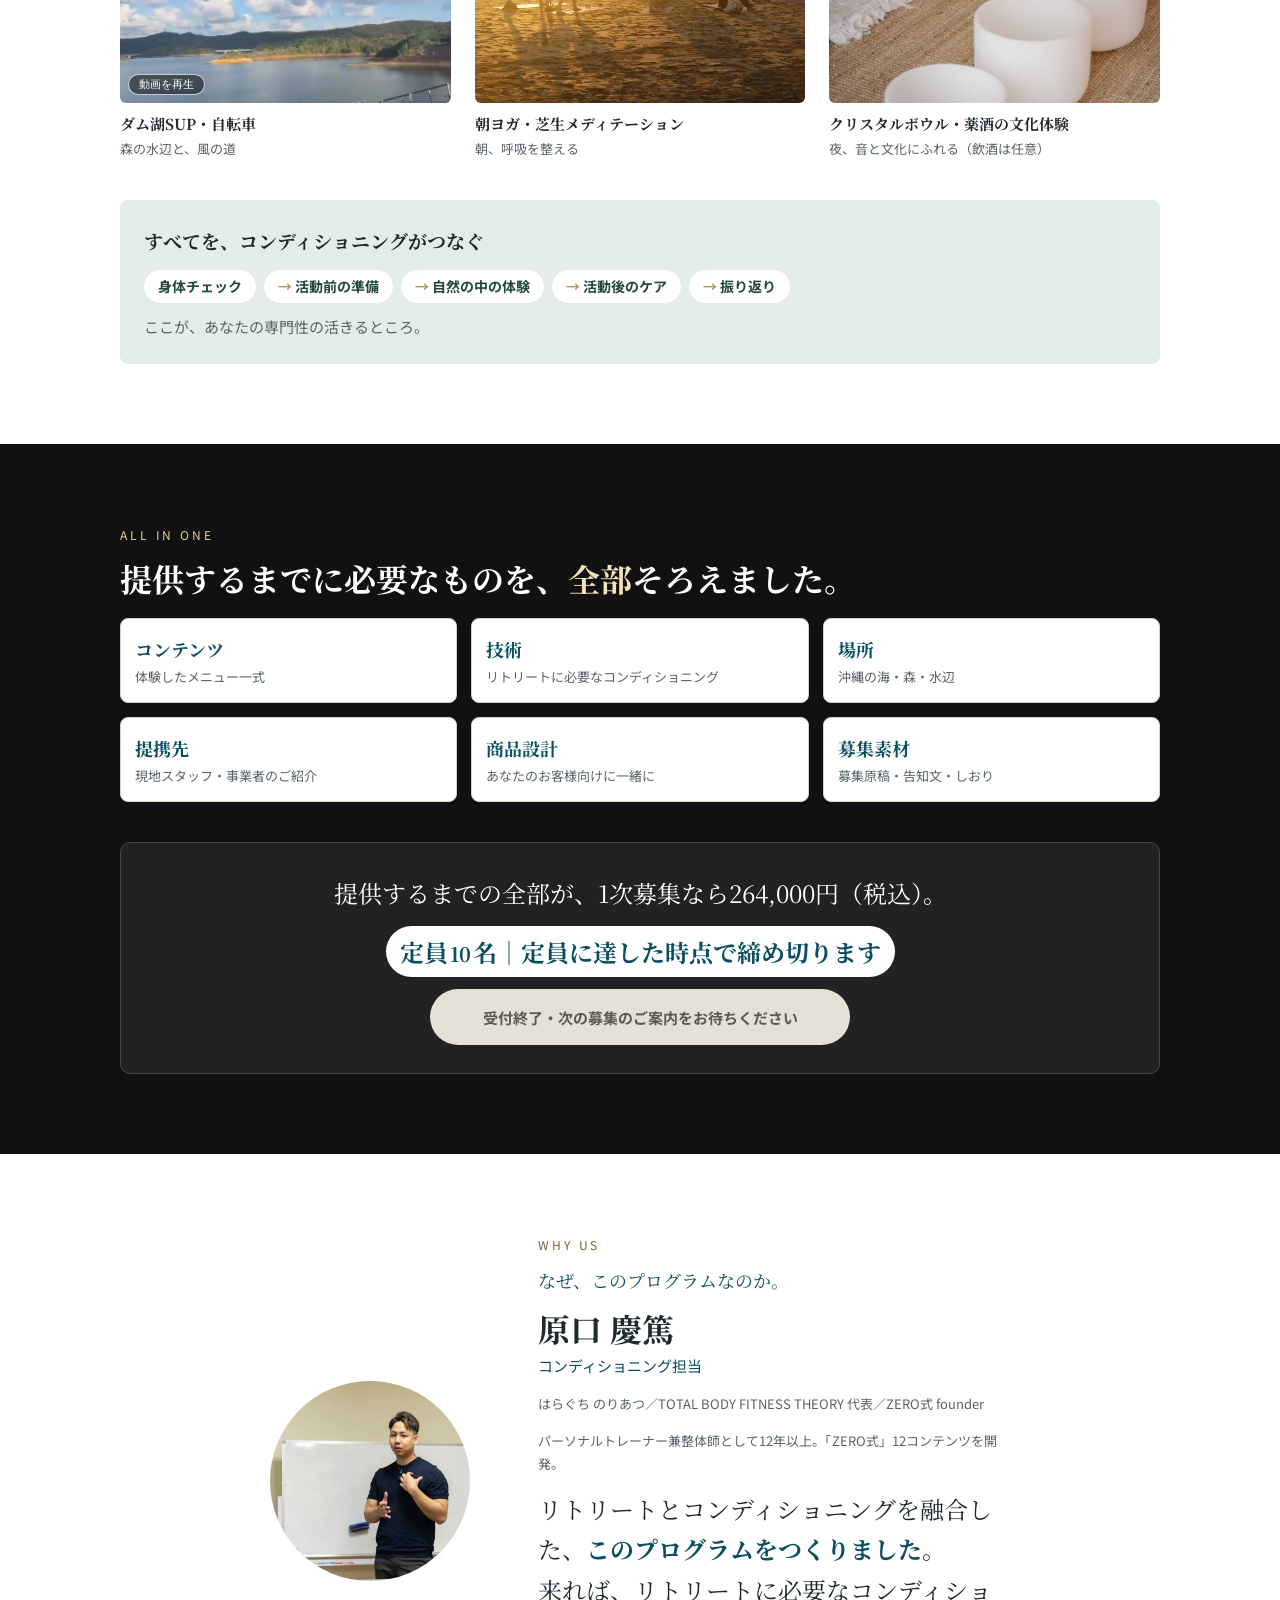
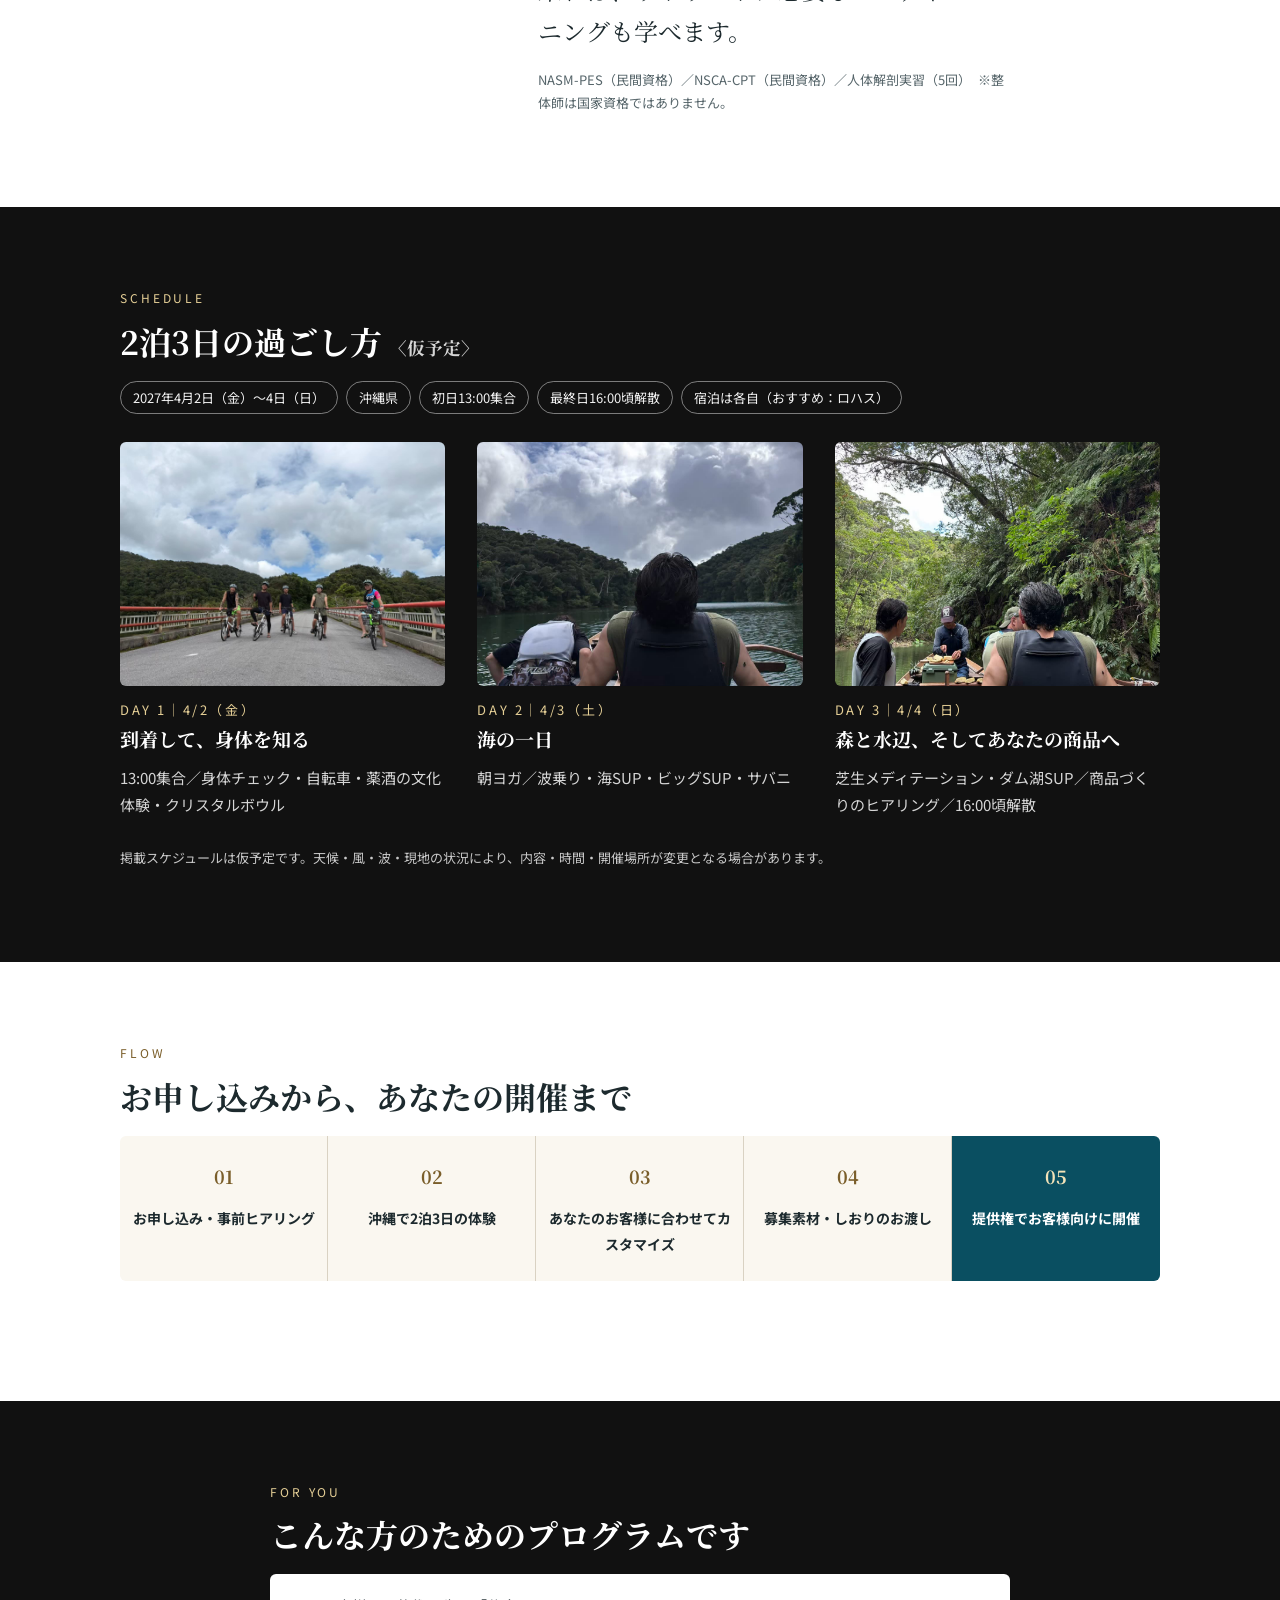
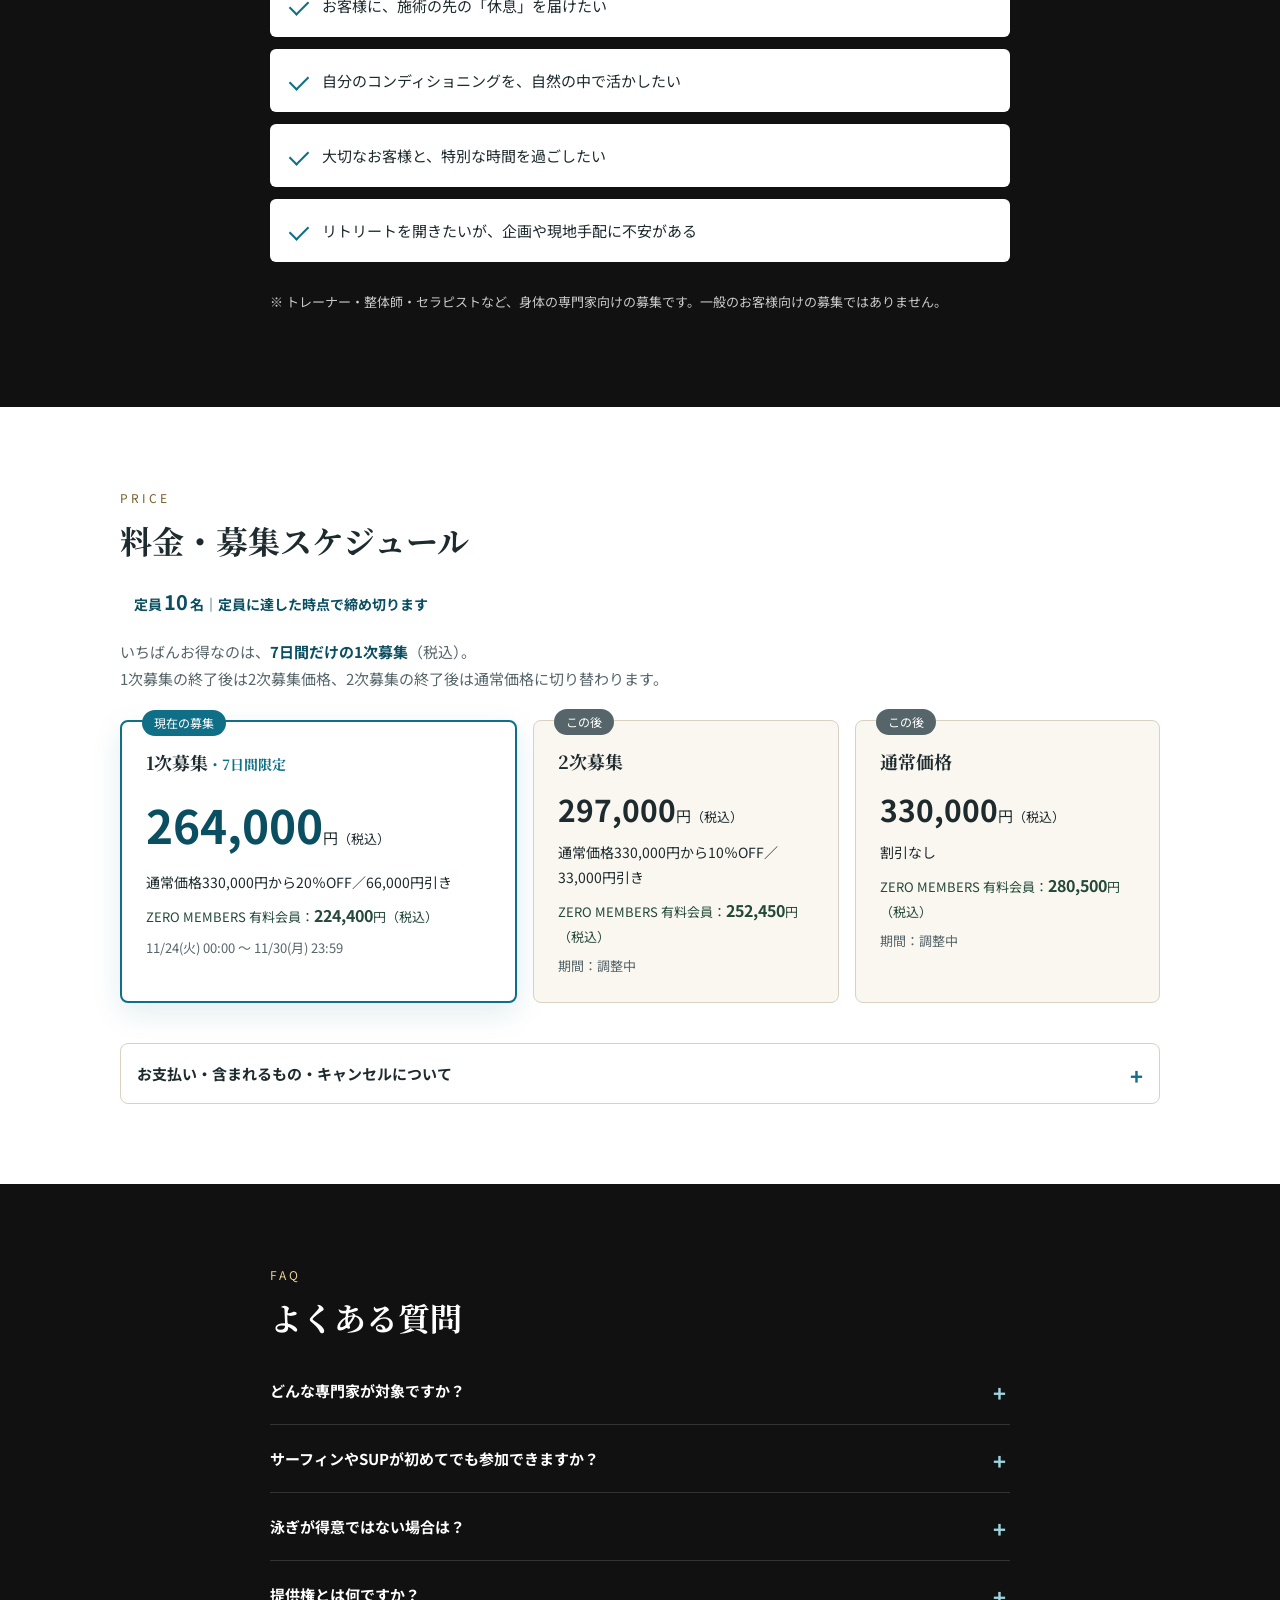
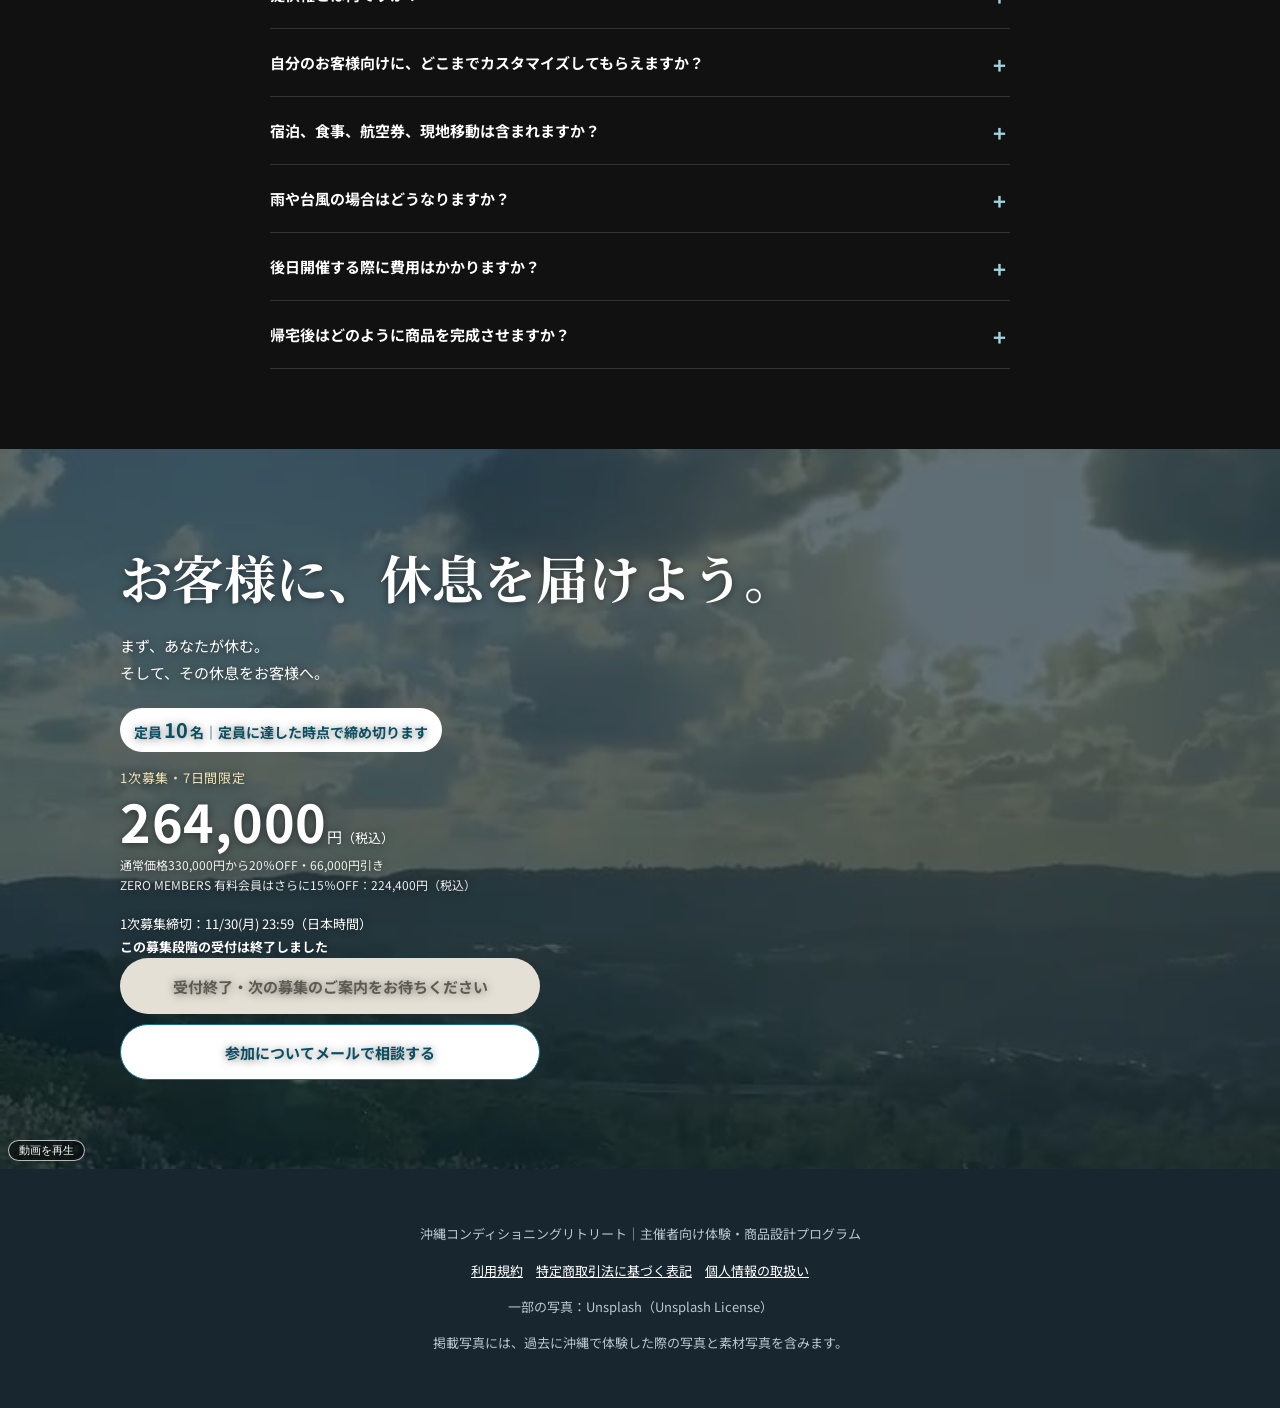
==== commit ceb6ab2b: "FVから「お客様に、休息を届けよう。」を削除 Co-Authored-By: Claude Opus 5.5 <noreply@anthropic.com>" ====
--- a/index.html
+++ b/index.html
@@ -32,7 +32,7 @@
   </div>
   <div class="hero-body">
     <p class="hero-for">トレーナー・整体師・セラピストの方へ</p>
-    <h1 id="hero-title" class="hero-title"><span class="ht-main"><span class="hl">沖縄</span> × リトリート<br>× コンディショニング</span><span class="ht-sub2">お客様に、休息を届けよう。</span></h1>
+    <h1 id="hero-title" class="hero-title"><span class="ht-main"><span class="hl">沖縄</span> × リトリート<br>× コンディショニング</span></h1>
     <p class="hero-lead">心も身体も休める、沖縄での2泊3日。<br><strong>あなたが体験して、そのまま届けられる。</strong></p>
     <ul class="hero-dates"><li><b>1次募集</b>11/24(火) 00:00〜11/30(月) 23:59</li><li><b>開催</b>2027年4月2日（金）〜4日（日）</li><li><b>締切</b>定員10名に達し次第</li></ul>
     <p class="seats">定員<b>10</b>名｜定員に達した時点で締め切ります</p>
